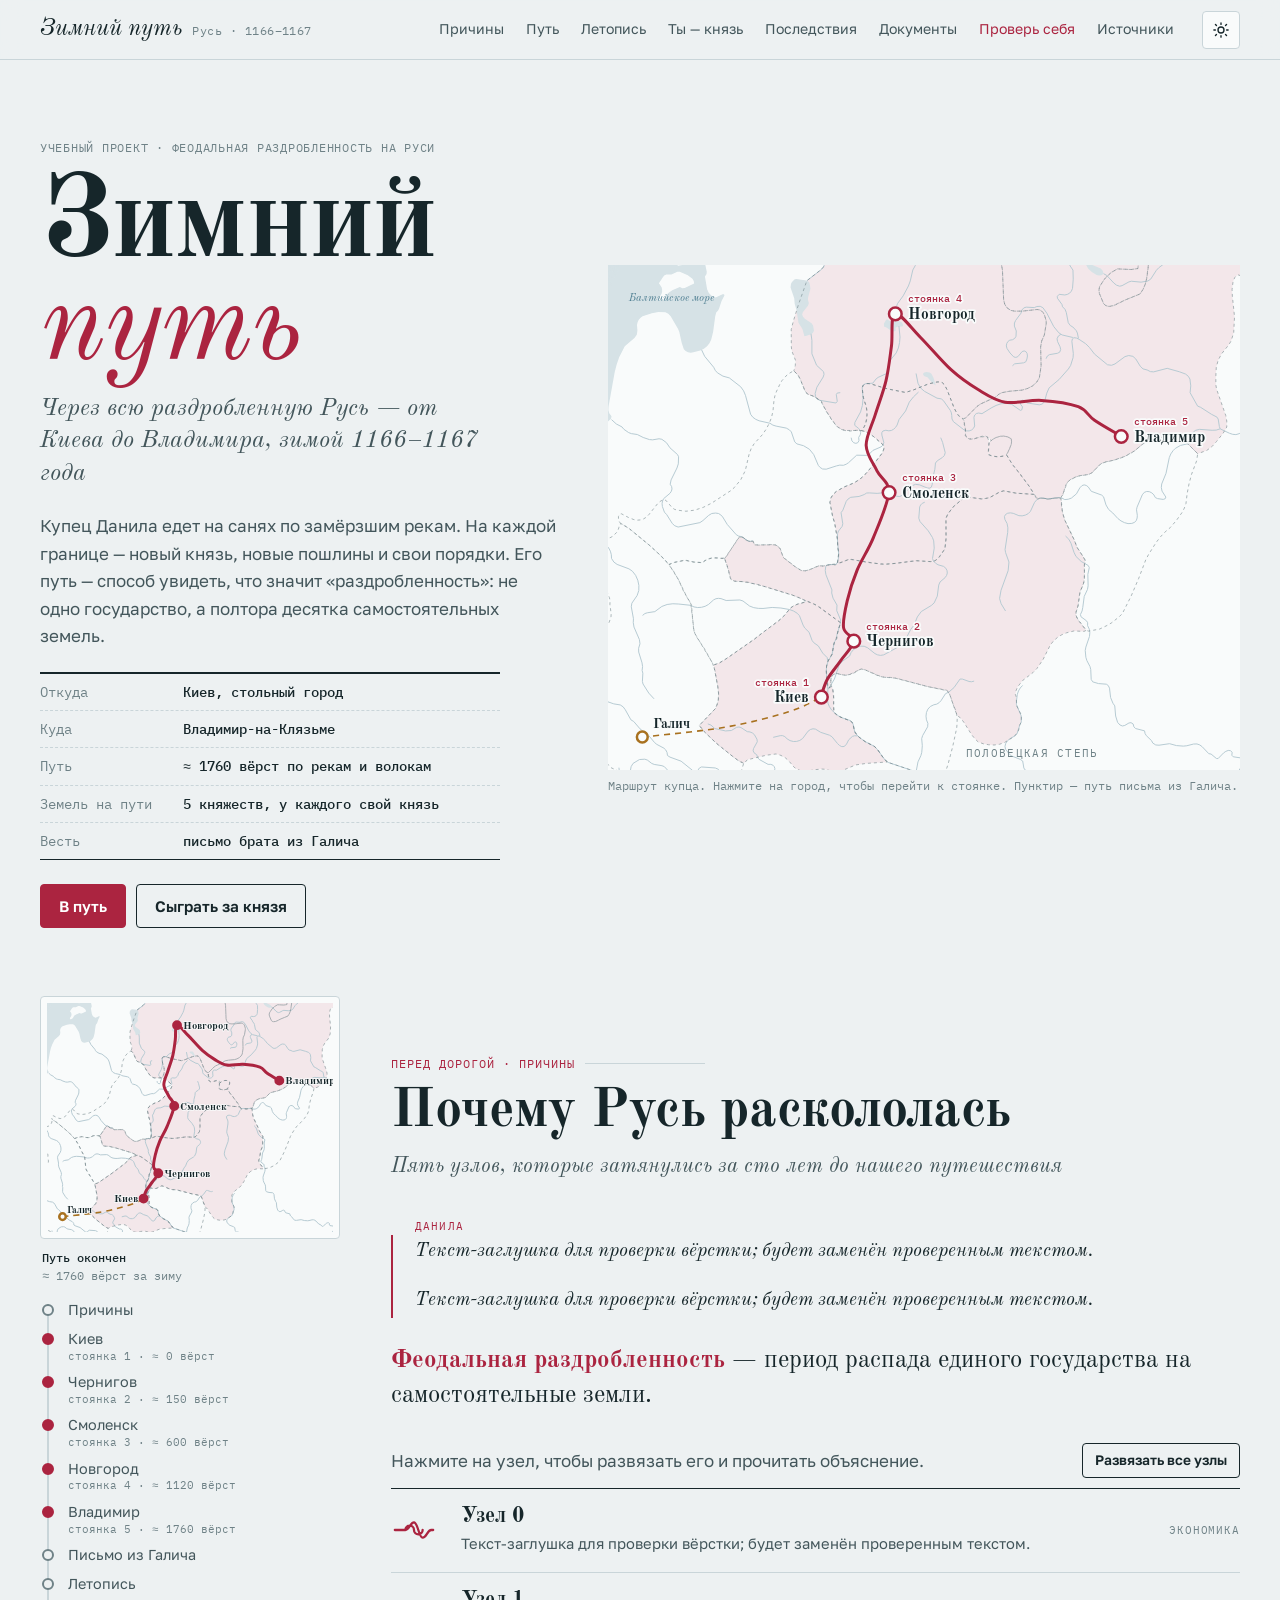
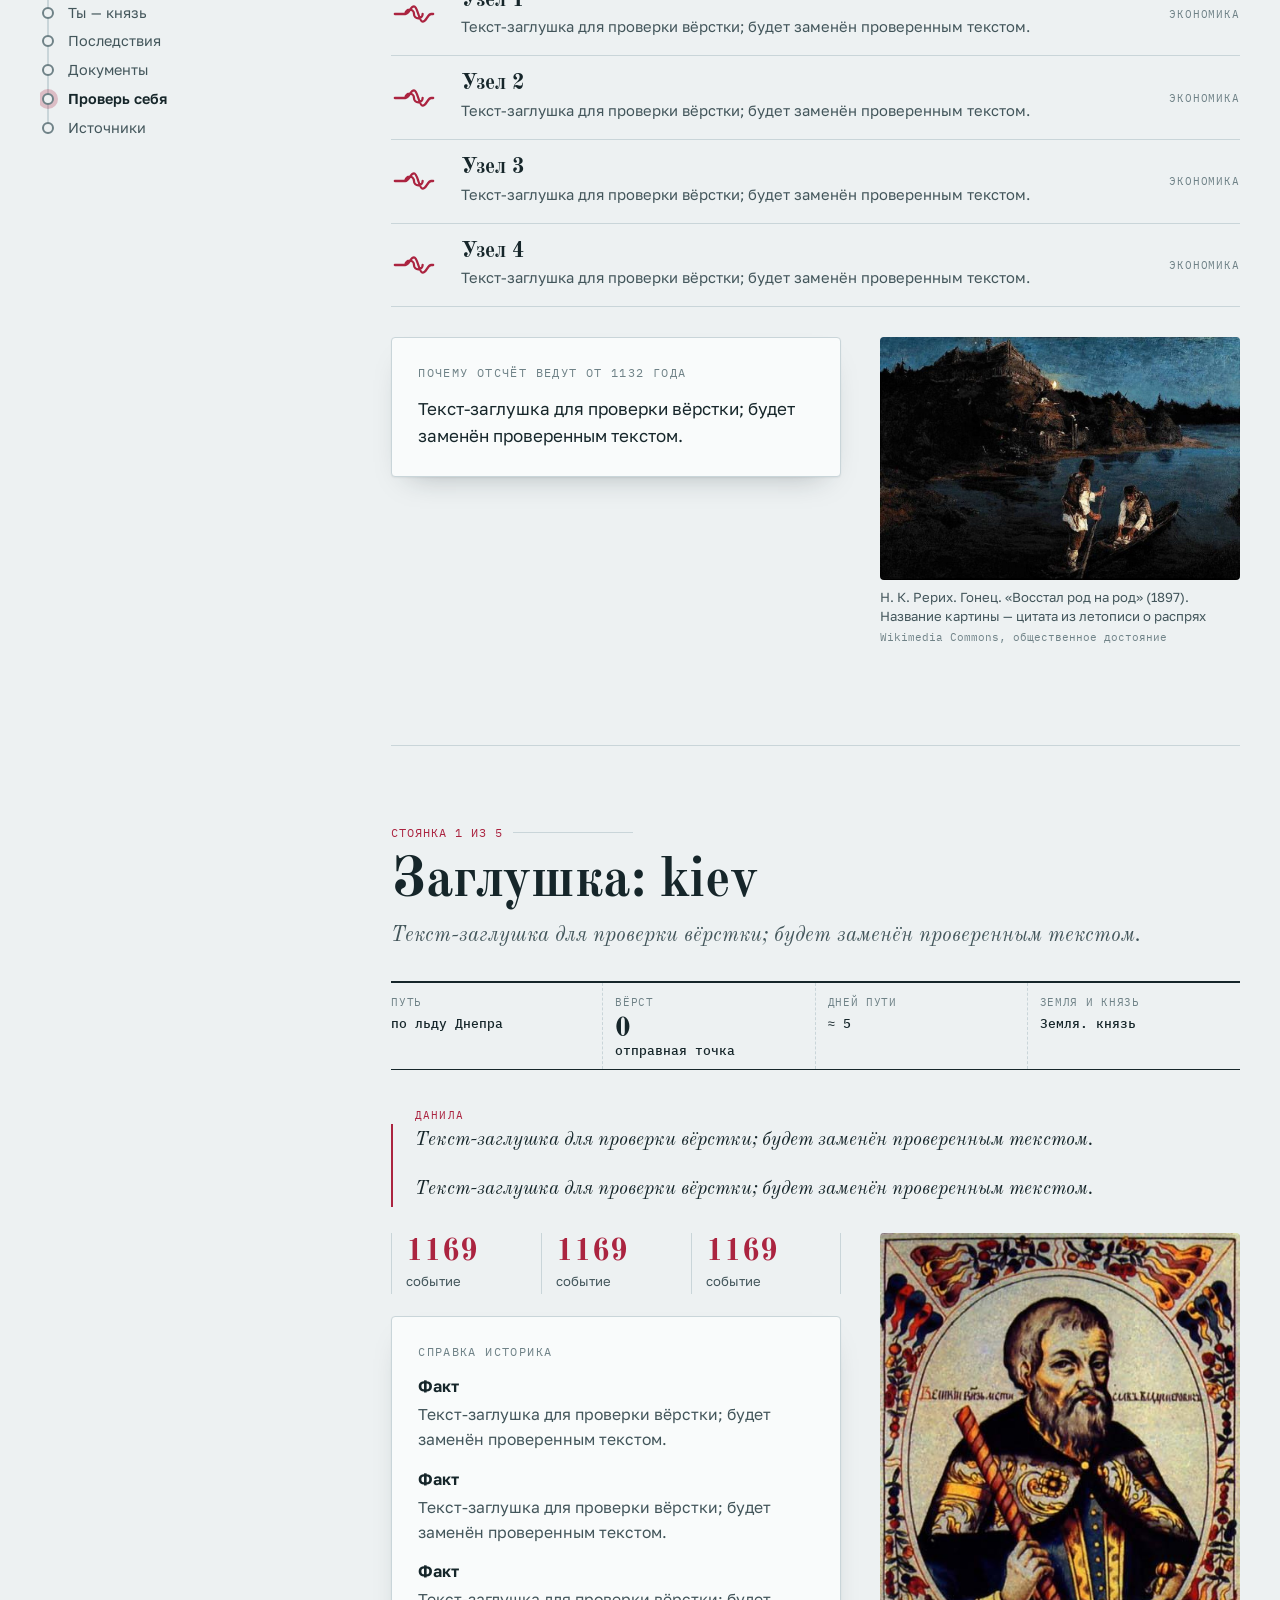
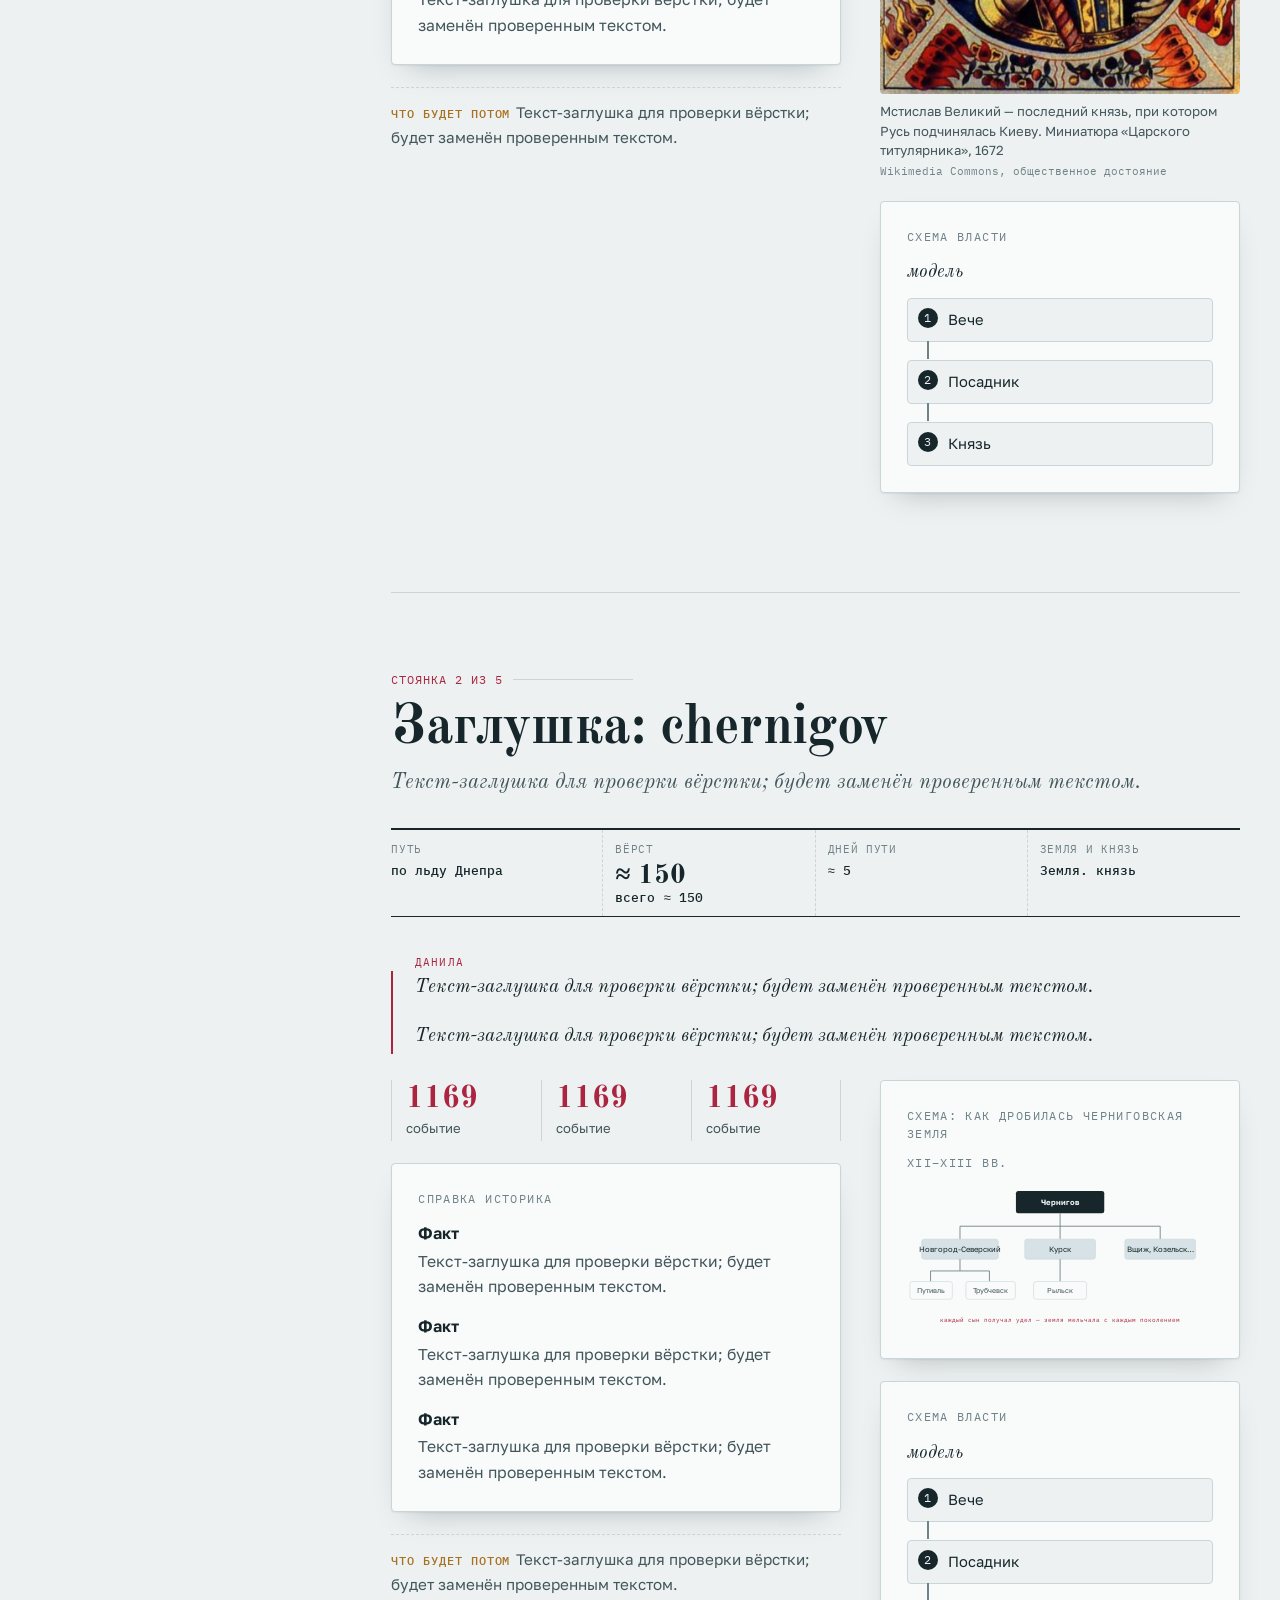
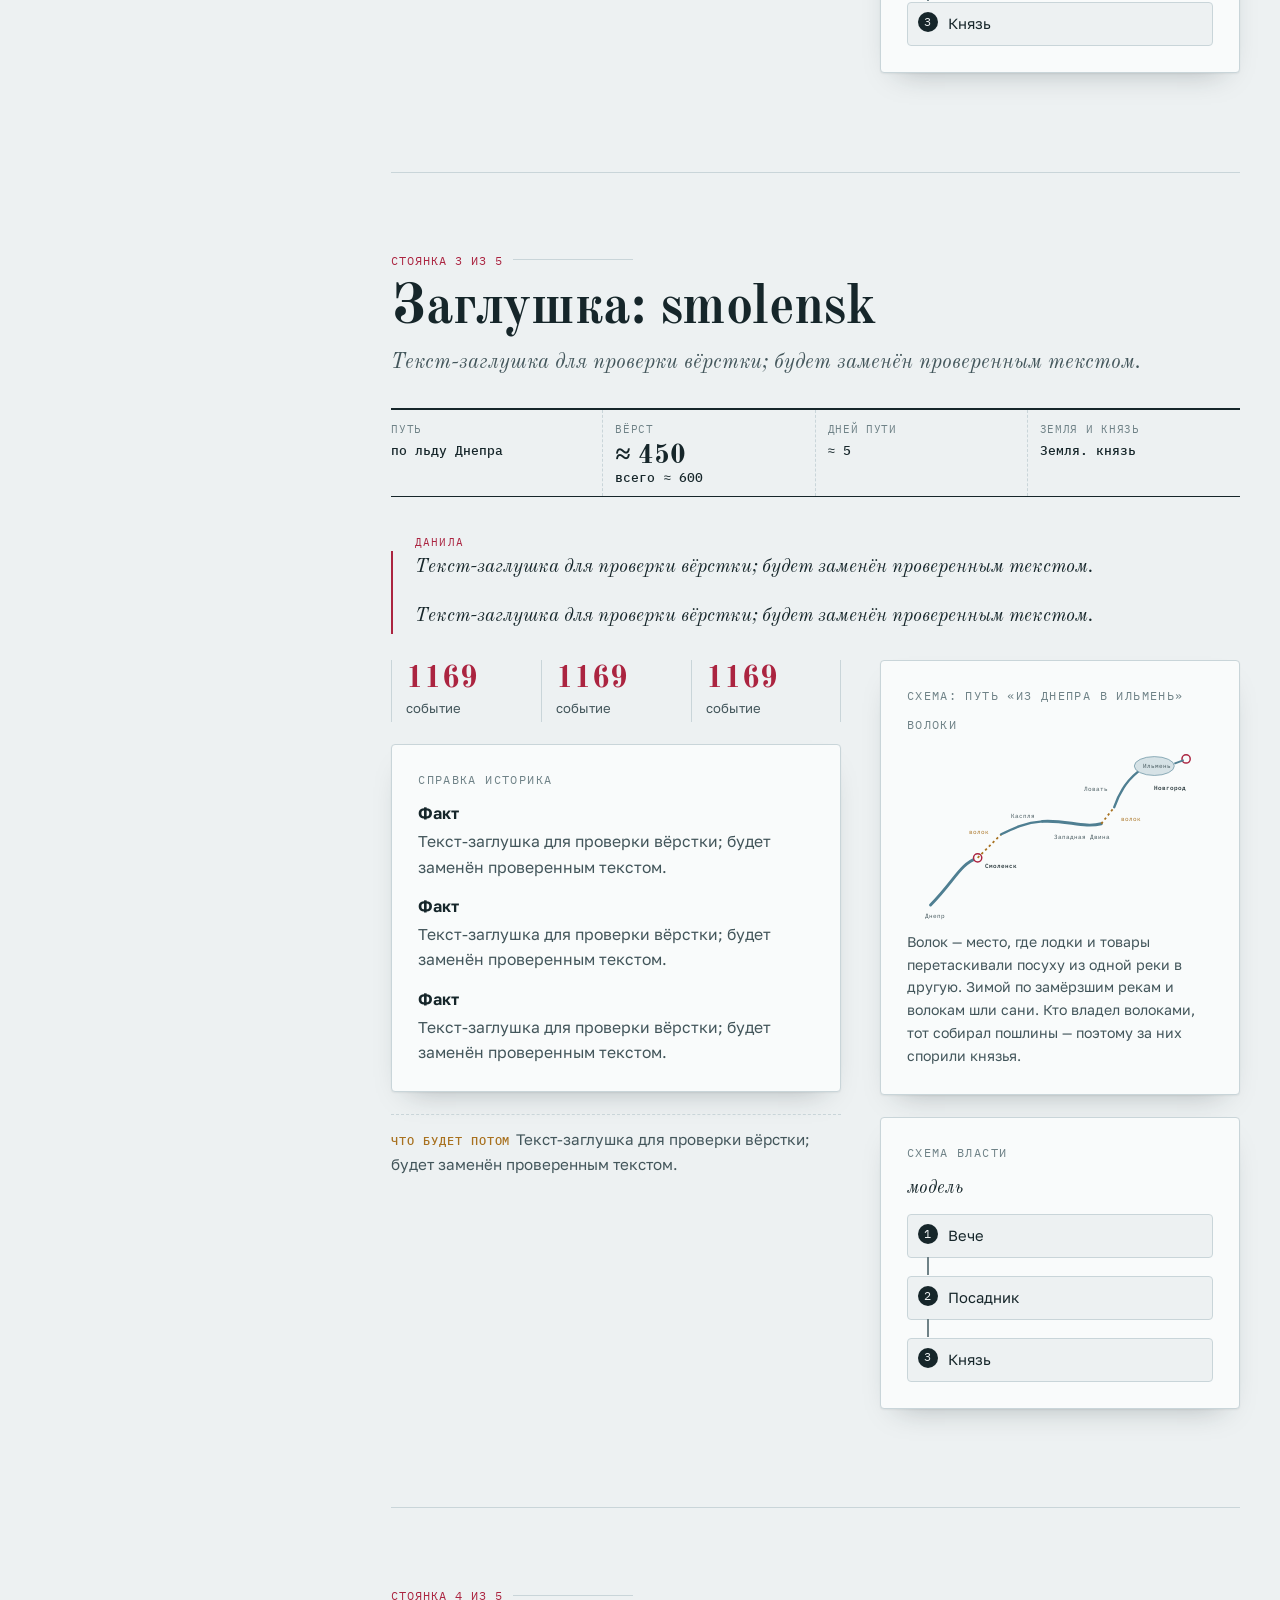
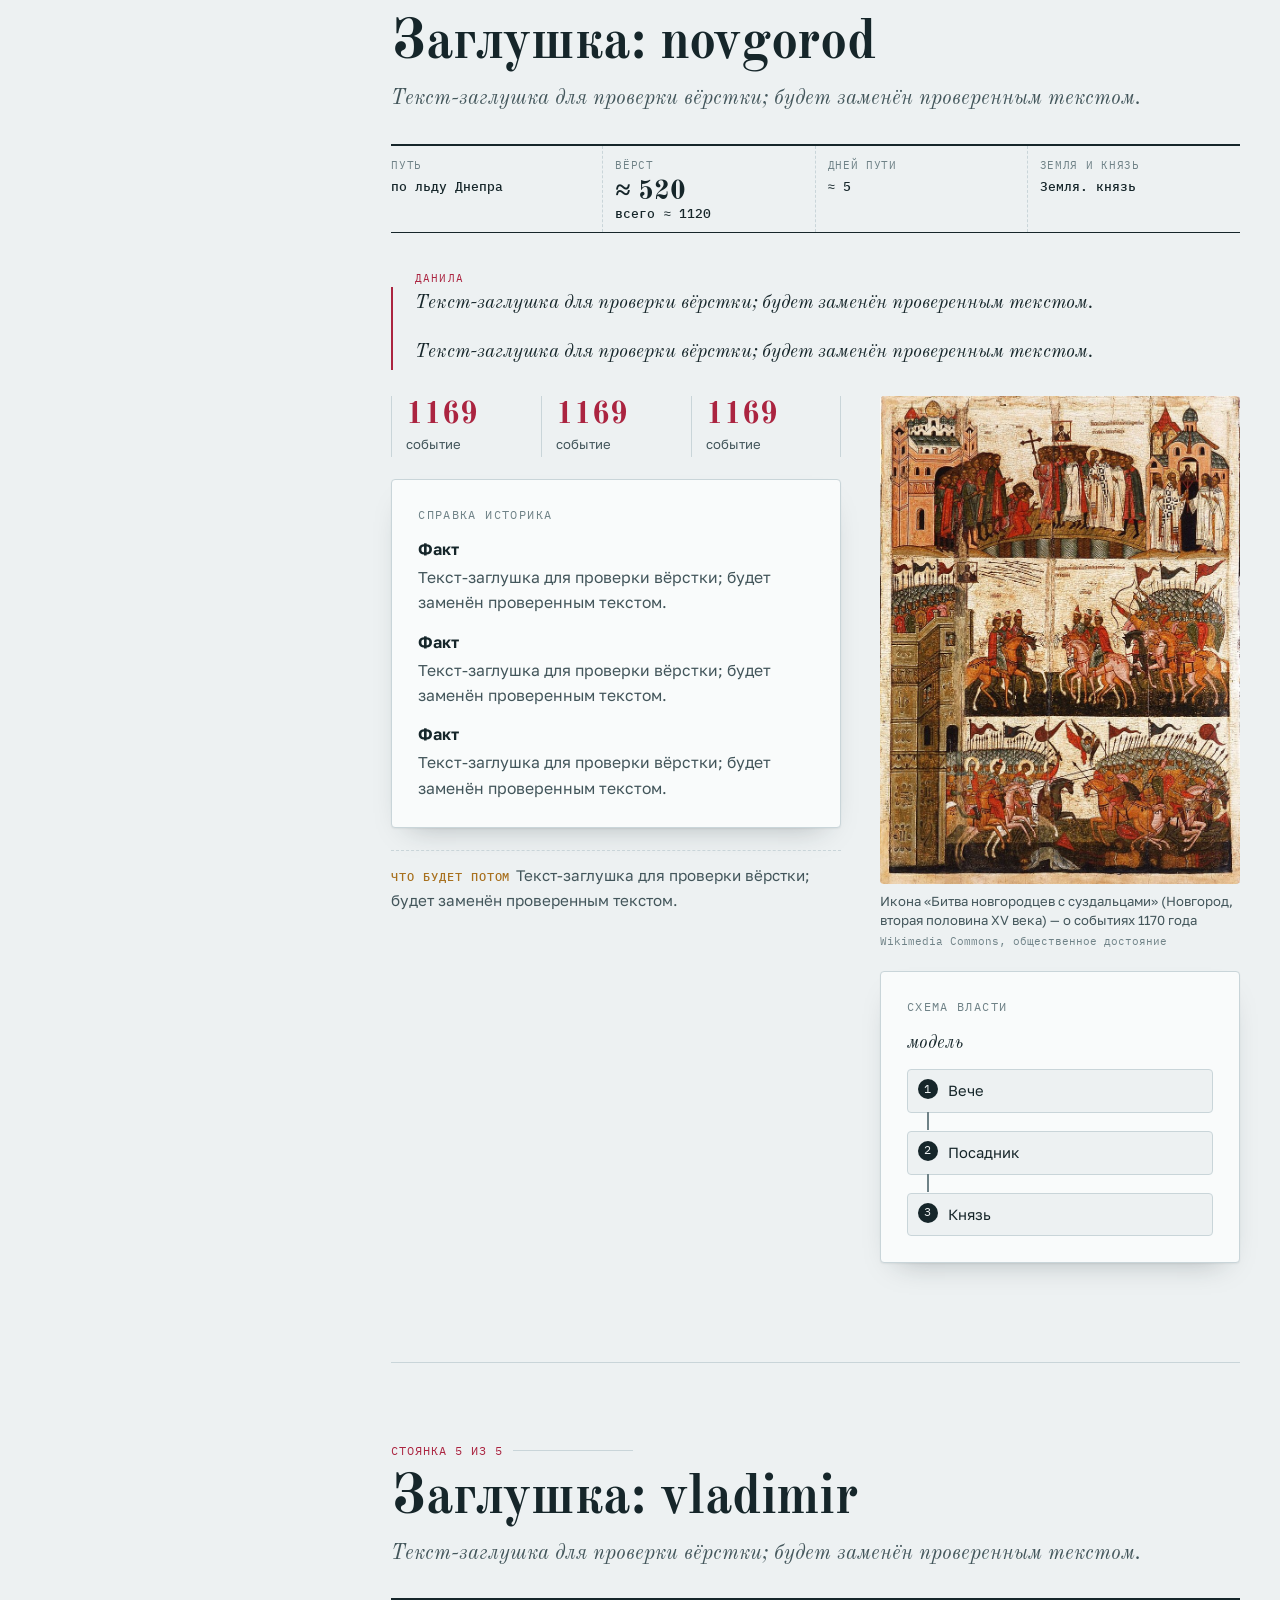
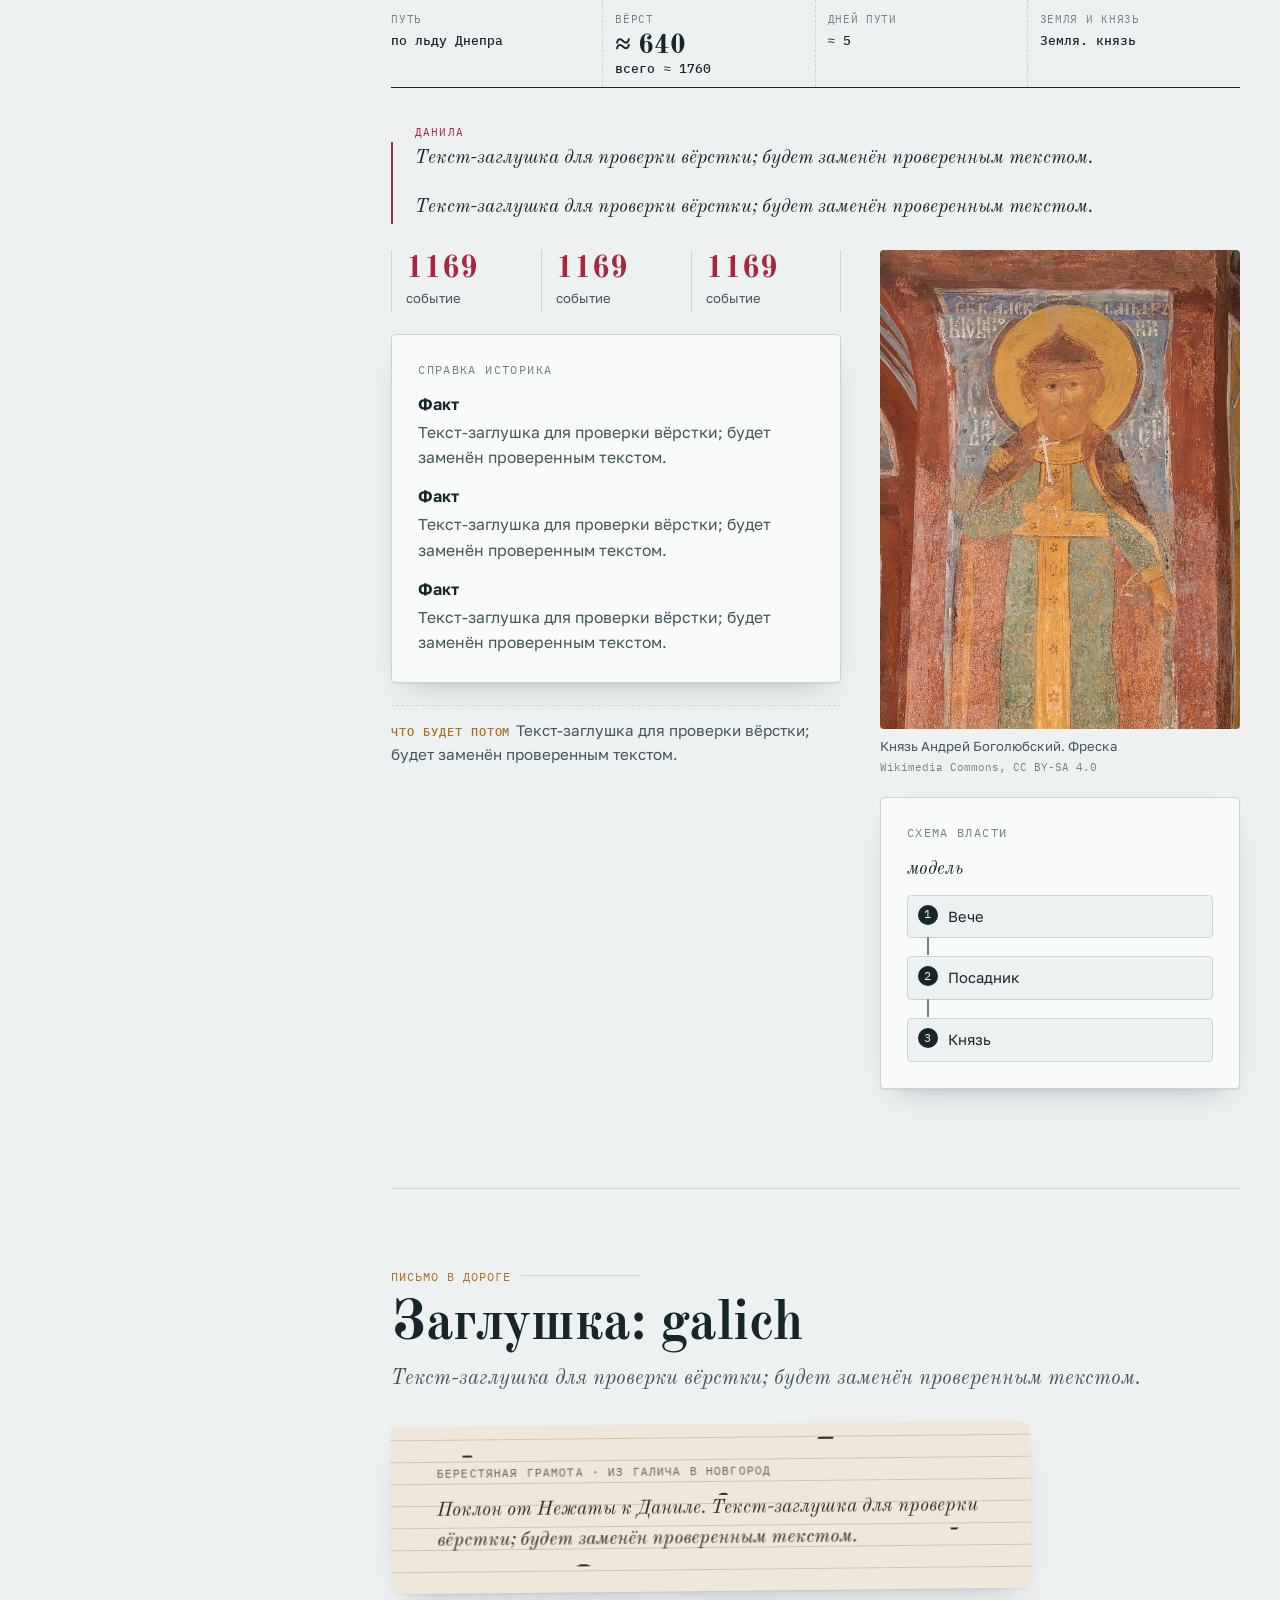
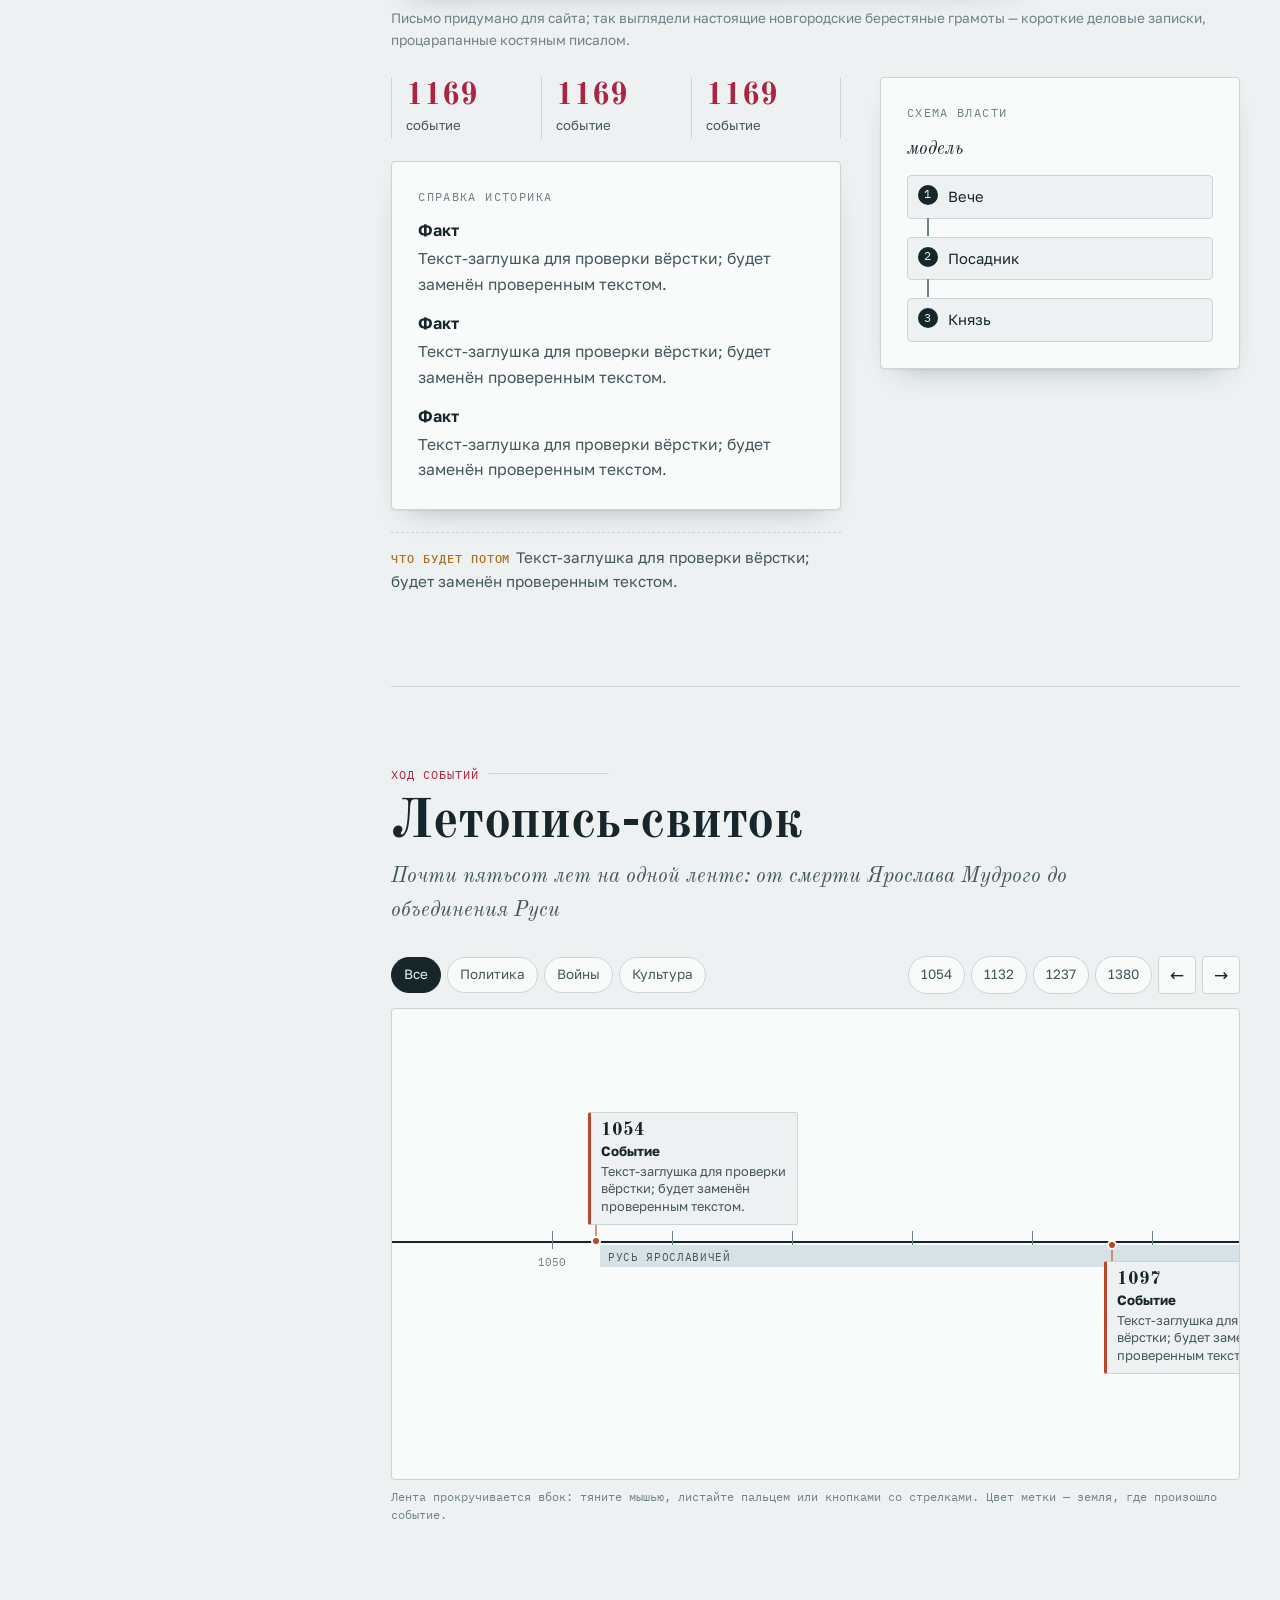
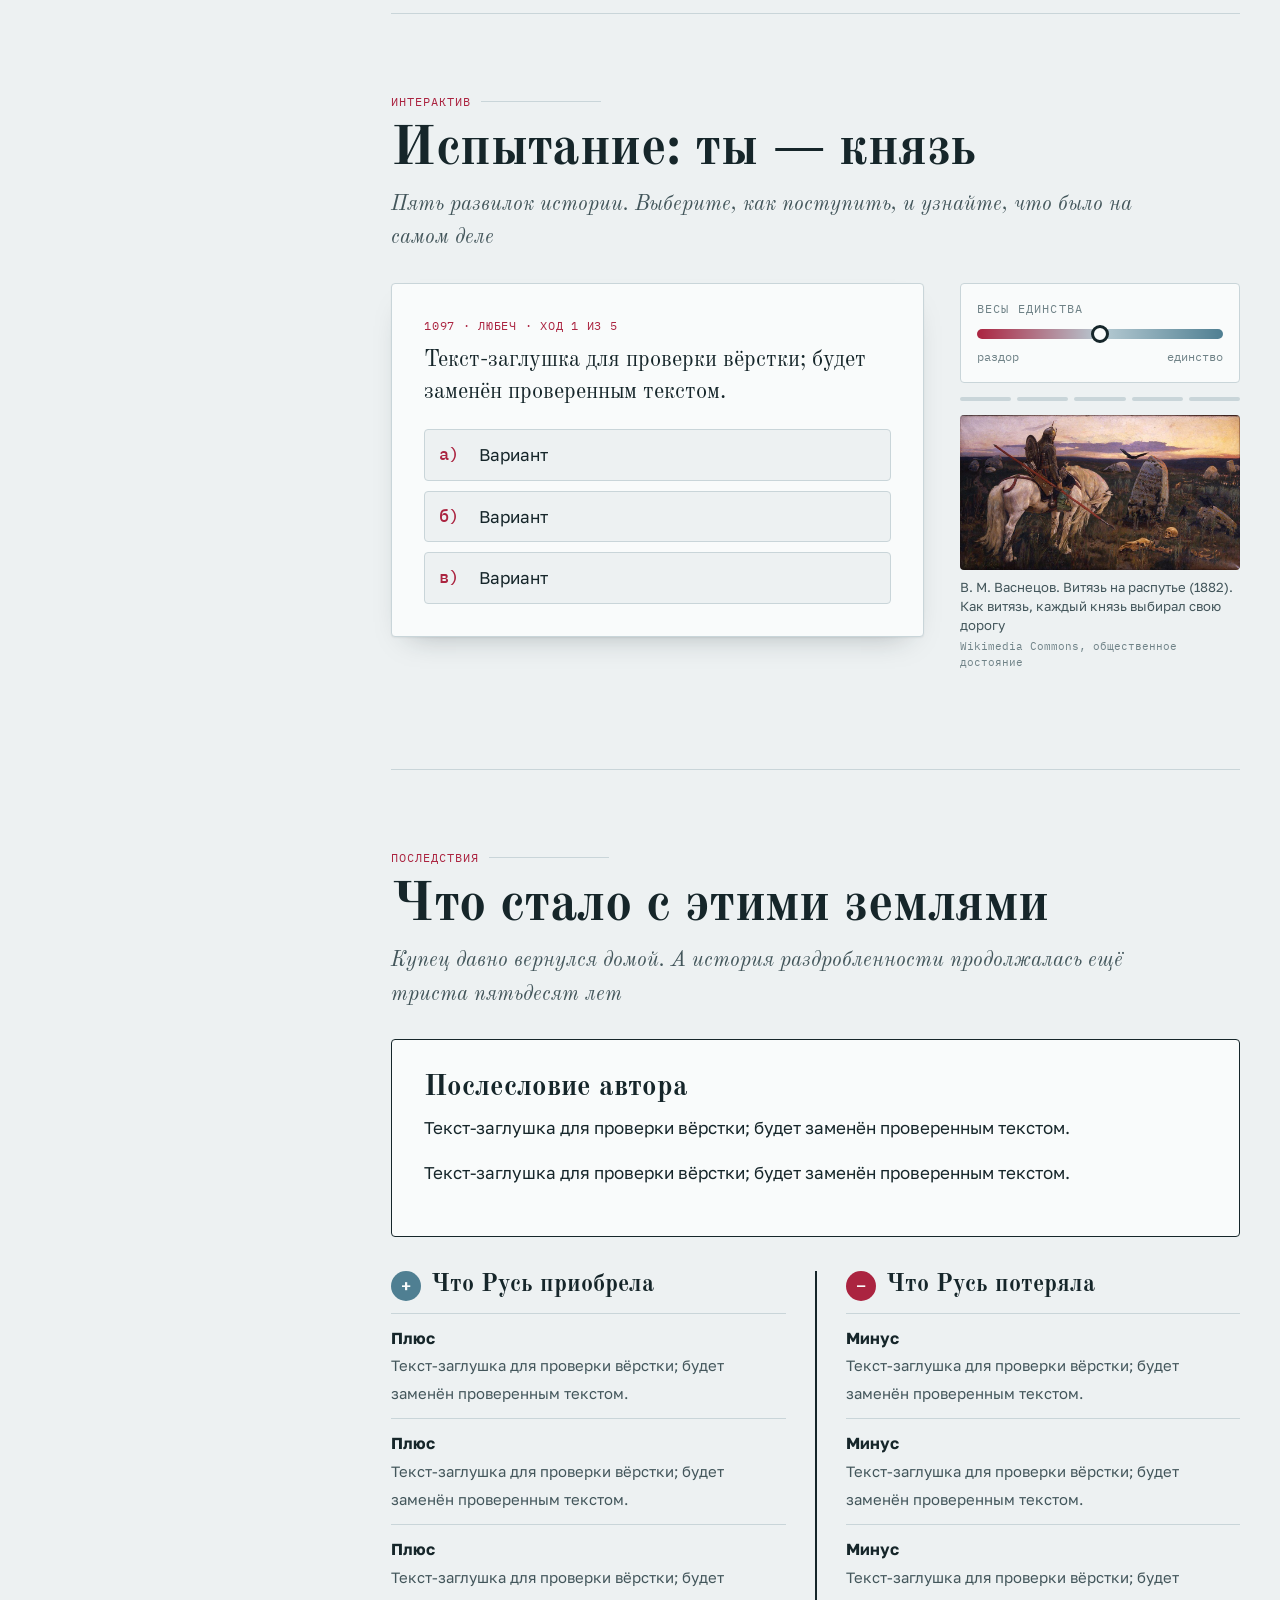
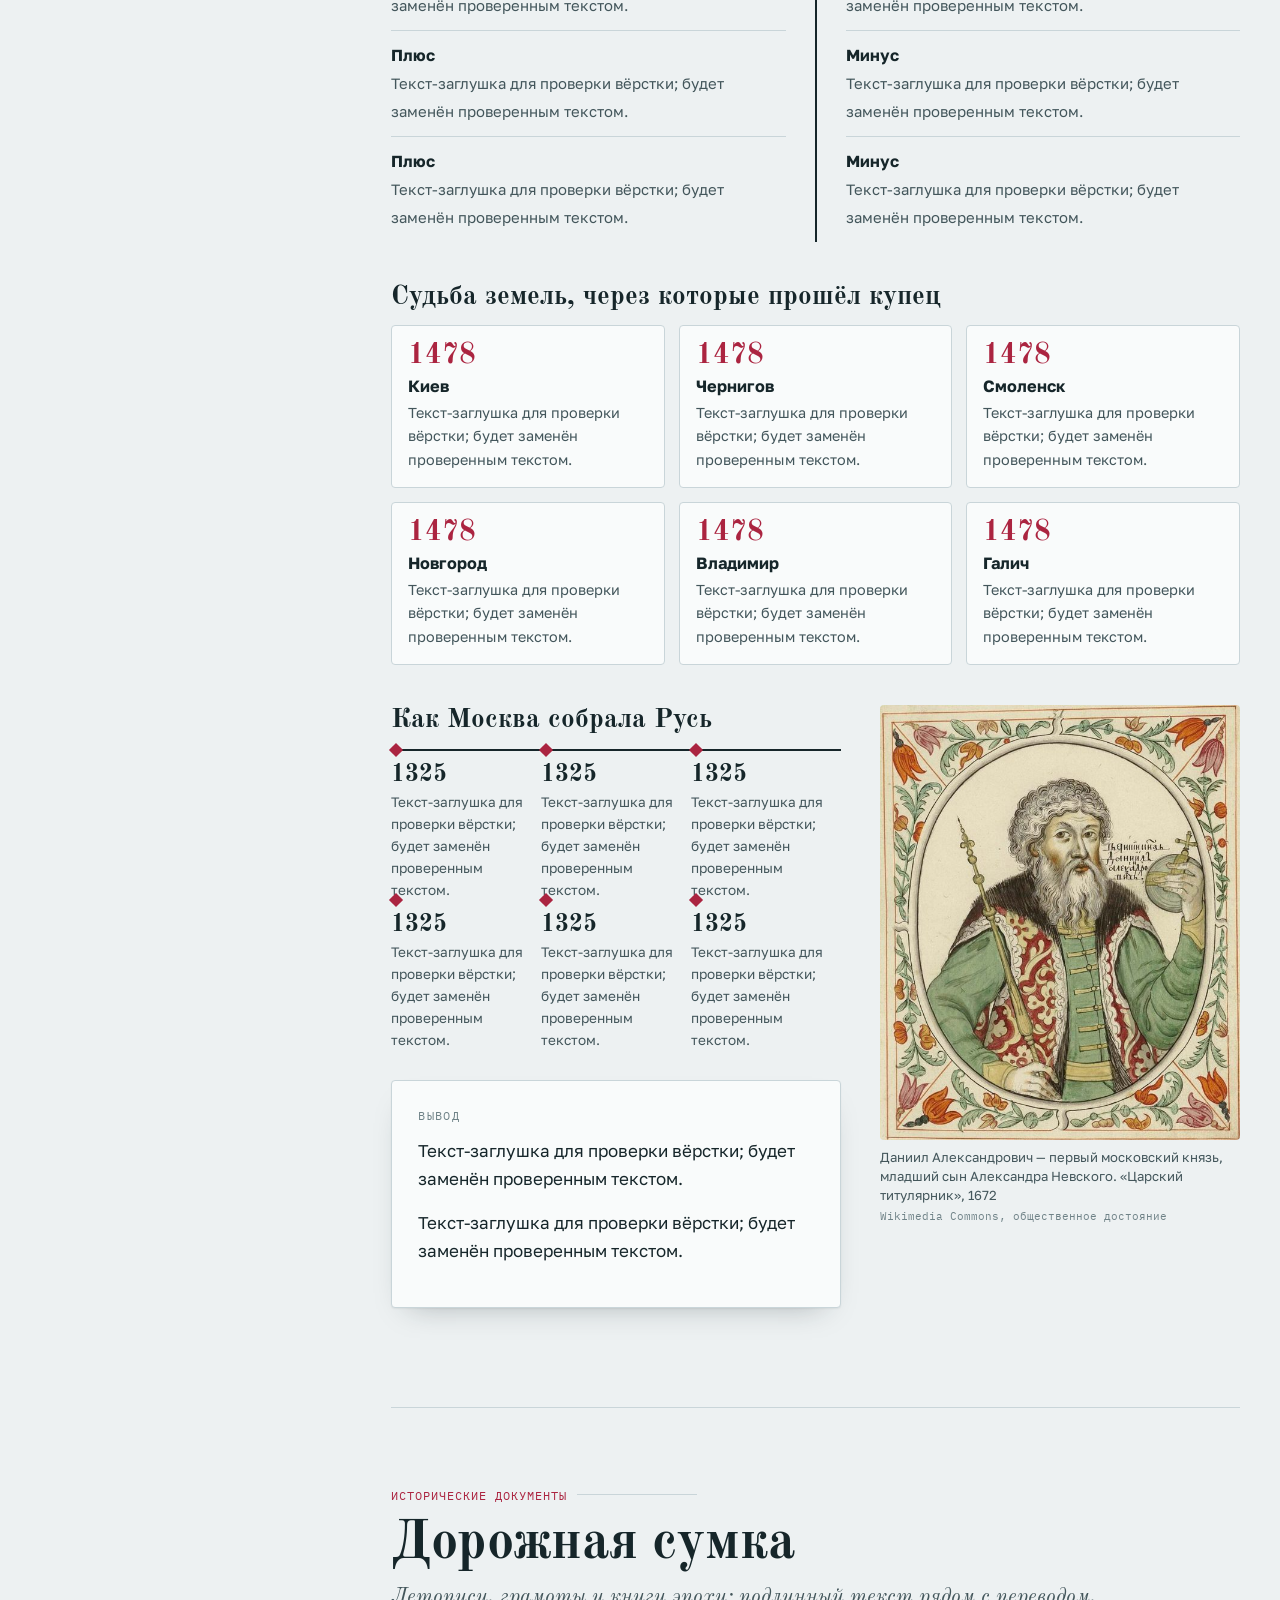
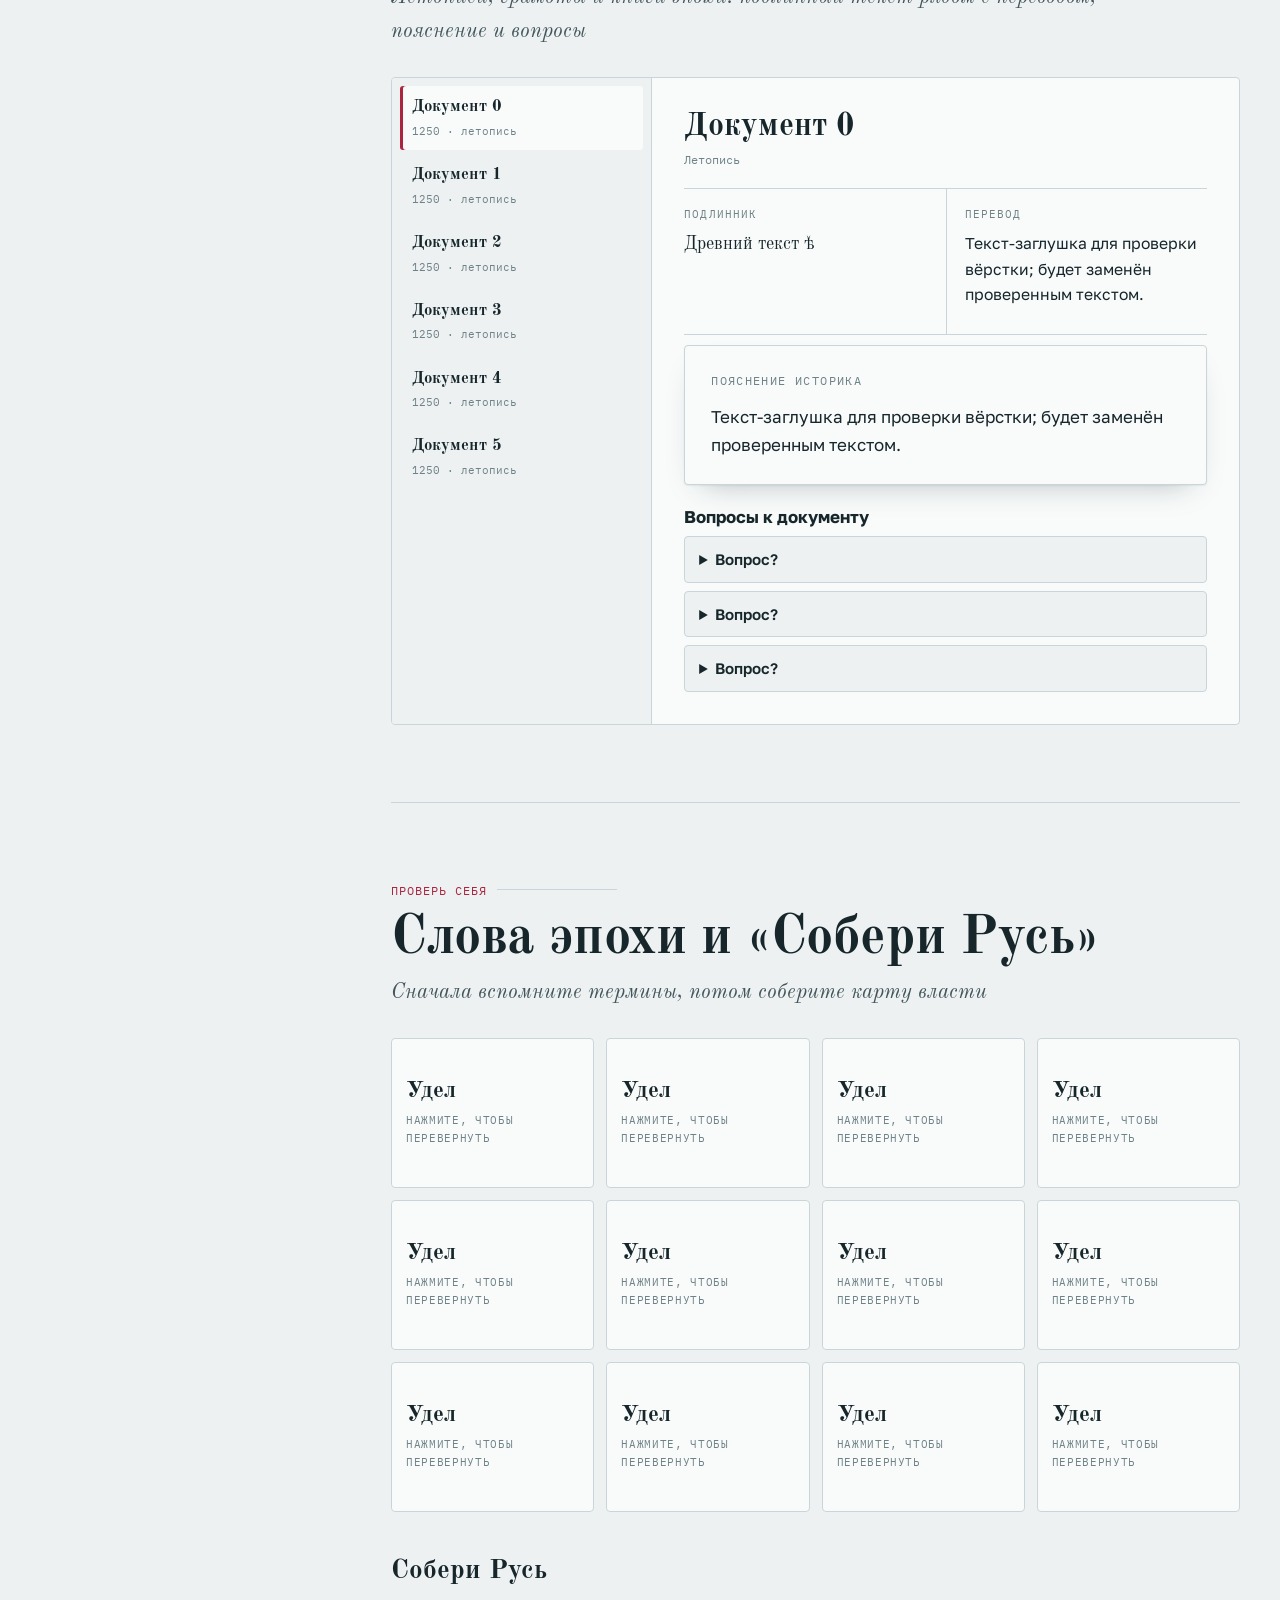
==== zimniy-put/index.html @ f97c46a6 "Черновик второго сайта «Зимний путь» (zimniy-put/): оформление, карта маршрута, интерактив; тексты п" ====
<!doctype html>
<html lang="ru">
<head>
<meta charset="utf-8">
<meta name="viewport" content="width=device-width, initial-scale=1">
<title>Зимний путь — раздробленная Русь глазами купца</title>
<meta name="description" content="Учебный сайт о феодальной раздробленности Руси: путешествие купца зимой 1166–1167 года от Киева до Владимира — причины, ключевые княжества, летопись событий, документы, игра и проверка знаний.">
<meta name="theme-color" content="#16262a">
<link rel="icon" href="assets/img/favicon.svg" type="image/svg+xml">
<script>try{var t=localStorage.getItem("zp-theme");if(t)document.documentElement.setAttribute("data-theme",t)}catch(e){}</script>
<link rel="stylesheet" href="assets/css/fonts.css">
<link rel="stylesheet" href="assets/css/style.css">
<script src="assets/js/map-data.js" defer></script>
<script src="assets/js/content.js" defer></script>
<script src="assets/js/app.js" defer></script>
</head>
<body>
<a class="skip" href="#main">Перейти к содержанию</a>
<header class="top">
  <a class="logo" href="#top"><b>Зимний путь</b><span>Русь · 1166–1167</span></a>
  <nav id="nav" aria-label="Разделы"><ul><li><a href="#prolog">Причины</a></li><li><a href="#kiev">Путь</a></li><li><a href="#letopis">Летопись</a></li><li><a href="#ispytanie">Ты — князь</a></li><li><a href="#posledstviya">Последствия</a></li><li><a href="#dokumenty">Документы</a></li><li><a href="#proverka">Проверь себя</a></li><li><a href="#istochniki">Источники</a></li></ul></nav>
  <button class="tbtn burger" type="button" aria-controls="nav" aria-expanded="false" aria-label="Меню"><svg viewBox="0 0 24 24" fill="none" stroke="currentColor" stroke-width="1.8" stroke-linecap="round"><path d="M4 7h16M4 12h16M4 17h16"/></svg></button>
  <button class="tbtn theme" type="button" aria-label="Сменить тему"><svg class="sun" viewBox="0 0 24 24" fill="none" stroke="currentColor" stroke-width="1.8" stroke-linecap="round"><circle cx="12" cy="12" r="4"/><path d="M12 2.5v2M12 19.5v2M4.6 4.6l1.4 1.4M18 18l1.4 1.4M2.5 12h2M19.5 12h2M4.6 19.4L6 18M18 6l1.4-1.4"/></svg><svg class="moon" viewBox="0 0 24 24" fill="none" stroke="currentColor" stroke-width="1.8" stroke-linecap="round" stroke-linejoin="round"><path d="M20 14.5A8 8 0 0 1 9.5 4a8 8 0 1 0 10.5 10.5z"/></svg></button>
</header>

<section class="hero" id="top" aria-labelledby="h-hero">
  <div>
    <span class="kicker">Учебный проект · Феодальная раздробленность на Руси</span>
    <h1 id="h-hero">Зимний <em>путь</em></h1>
    <p class="sub">Через всю раздробленную Русь — от Киева до Владимира, зимой 1166–1167 года</p>
    <p class="lead">Купец Данила едет на санях по замёрзшим рекам. На каждой границе — новый князь, новые пошлины и свои порядки. Его путь — способ увидеть, что значит «раздробленность»: не одно государство, а полтора десятка самостоятельных земель.</p>
    <dl class="ledger">
      <div><dt>Откуда</dt><dd>Киев, стольный город</dd></div>
      <div><dt>Куда</dt><dd>Владимир-на-Клязьме</dd></div>
      <div><dt>Путь</dt><dd>≈ 1760 вёрст по рекам и волокам</dd></div>
      <div><dt>Земель на пути</dt><dd>5 княжеств, у каждого свой князь</dd></div>
      <div><dt>Весть</dt><dd>письмо брата из Галича</dd></div>
    </dl>
    <div class="actions"><a class="btn btn-main" href="#prolog">В путь</a><a class="btn" href="#ispytanie">Сыграть за князя</a></div>
  </div>
  <figure class="hero-map"><div data-route-hero></div><figcaption>Маршрут купца. Нажмите на город, чтобы перейти к стоянке. Пунктир — путь письма из Галича.</figcaption></figure>
</section>

<div class="layout">
  <aside class="rail" aria-label="Маршрут и разделы">
    <div class="rail-map" data-route-rail></div>
    <p class="rail-now" data-rail-now aria-live="polite"><b>Перед дорогой</b>Киев, зима 1166 года</p>
    <ol class="chapters"><li><a href="#prolog" class=""><span>Причины</span></a></li><li><a href="#kiev" class="stop"><span>Киев<small>стоянка 1 · ≈ 0 вёрст</small></span></a></li><li><a href="#chernigov" class="stop"><span>Чернигов<small>стоянка 2 · ≈ 150 вёрст</small></span></a></li><li><a href="#smolensk" class="stop"><span>Смоленск<small>стоянка 3 · ≈ 600 вёрст</small></span></a></li><li><a href="#novgorod" class="stop"><span>Новгород<small>стоянка 4 · ≈ 1120 вёрст</small></span></a></li><li><a href="#vladimir" class="stop"><span>Владимир<small>стоянка 5 · ≈ 1760 вёрст</small></span></a></li><li><a href="#galich" class=""><span>Письмо из Галича</span></a></li><li><a href="#letopis" class=""><span>Летопись</span></a></li><li><a href="#ispytanie" class=""><span>Ты — князь</span></a></li><li><a href="#posledstviya" class=""><span>Последствия</span></a></li><li><a href="#dokumenty" class=""><span>Документы</span></a></li><li><a href="#proverka" class=""><span>Проверь себя</span></a></li><li><a href="#istochniki" class=""><span>Источники</span></a></li></ol>
  </aside>
  <main class="main" id="main">
    
<section class="chapter" id="prolog" data-ch aria-labelledby="h-prolog">
  <header class="ch-head">
    <span class="ch-no">Перед дорогой · причины</span>
    <h2 id="h-prolog">Почему Русь раскололась</h2>
    <p class="ch-sub">Пять узлов, которые затянулись за сто лет до нашего путешествия</p>
  </header>
  <div class="voice-wrap"><div class="voice"><p>Текст-заглушка для проверки вёрстки; будет заменён проверенным текстом.</p><p>Текст-заглушка для проверки вёрстки; будет заменён проверенным текстом.</p></div></div>
  <p class="definition"><b>Феодальная раздробленность</b> — период распада единого государства на самостоятельные земли.</p>
  <div style="display:flex;justify-content:space-between;align-items:center;gap:12px;flex-wrap:wrap;margin-bottom:10px">
    <p style="margin:0;color:var(--spruce-2)">Нажмите на узел, чтобы развязать его и прочитать объяснение.</p>
    <button class="btn btn-sm" type="button" data-untie>Развязать все узлы</button>
  </div>
  <div class="knots">
<div class="knot">
  <button type="button" aria-expanded="false" aria-controls="knot-0"><svg viewBox="0 0 48 48" fill="none" stroke="currentColor" stroke-width="2.4" stroke-linecap="round" aria-hidden="true"><path class="k-tight" d="M4 24h11c4 0 5-8 9-8s5 16 9 16 5-8 9-8h2M15 24c0-6 9-6 9 0s9 6 9 0"/><path class="k-loose" d="M4 24c8 0 10-6 20-6s12 6 20 6"/></svg><span><span class="k-t">Узел 0</span><span class="k-s">Текст-заглушка для проверки вёрстки; будет заменён проверенным текстом.</span></span><span class="k-g">экономика</span></button>
  <div class="k-body" id="knot-0" hidden><p>Текст-заглушка для проверки вёрстки; будет заменён проверенным текстом.</p></div>
</div>
<div class="knot">
  <button type="button" aria-expanded="false" aria-controls="knot-1"><svg viewBox="0 0 48 48" fill="none" stroke="currentColor" stroke-width="2.4" stroke-linecap="round" aria-hidden="true"><path class="k-tight" d="M4 24h11c4 0 5-8 9-8s5 16 9 16 5-8 9-8h2M15 24c0-6 9-6 9 0s9 6 9 0"/><path class="k-loose" d="M4 24c8 0 10-6 20-6s12 6 20 6"/></svg><span><span class="k-t">Узел 1</span><span class="k-s">Текст-заглушка для проверки вёрстки; будет заменён проверенным текстом.</span></span><span class="k-g">экономика</span></button>
  <div class="k-body" id="knot-1" hidden><p>Текст-заглушка для проверки вёрстки; будет заменён проверенным текстом.</p></div>
</div>
<div class="knot">
  <button type="button" aria-expanded="false" aria-controls="knot-2"><svg viewBox="0 0 48 48" fill="none" stroke="currentColor" stroke-width="2.4" stroke-linecap="round" aria-hidden="true"><path class="k-tight" d="M4 24h11c4 0 5-8 9-8s5 16 9 16 5-8 9-8h2M15 24c0-6 9-6 9 0s9 6 9 0"/><path class="k-loose" d="M4 24c8 0 10-6 20-6s12 6 20 6"/></svg><span><span class="k-t">Узел 2</span><span class="k-s">Текст-заглушка для проверки вёрстки; будет заменён проверенным текстом.</span></span><span class="k-g">экономика</span></button>
  <div class="k-body" id="knot-2" hidden><p>Текст-заглушка для проверки вёрстки; будет заменён проверенным текстом.</p></div>
</div>
<div class="knot">
  <button type="button" aria-expanded="false" aria-controls="knot-3"><svg viewBox="0 0 48 48" fill="none" stroke="currentColor" stroke-width="2.4" stroke-linecap="round" aria-hidden="true"><path class="k-tight" d="M4 24h11c4 0 5-8 9-8s5 16 9 16 5-8 9-8h2M15 24c0-6 9-6 9 0s9 6 9 0"/><path class="k-loose" d="M4 24c8 0 10-6 20-6s12 6 20 6"/></svg><span><span class="k-t">Узел 3</span><span class="k-s">Текст-заглушка для проверки вёрстки; будет заменён проверенным текстом.</span></span><span class="k-g">экономика</span></button>
  <div class="k-body" id="knot-3" hidden><p>Текст-заглушка для проверки вёрстки; будет заменён проверенным текстом.</p></div>
</div>
<div class="knot">
  <button type="button" aria-expanded="false" aria-controls="knot-4"><svg viewBox="0 0 48 48" fill="none" stroke="currentColor" stroke-width="2.4" stroke-linecap="round" aria-hidden="true"><path class="k-tight" d="M4 24h11c4 0 5-8 9-8s5 16 9 16 5-8 9-8h2M15 24c0-6 9-6 9 0s9 6 9 0"/><path class="k-loose" d="M4 24c8 0 10-6 20-6s12 6 20 6"/></svg><span><span class="k-t">Узел 4</span><span class="k-s">Текст-заглушка для проверки вёрстки; будет заменён проверенным текстом.</span></span><span class="k-g">экономика</span></button>
  <div class="k-body" id="knot-4" hidden><p>Текст-заглушка для проверки вёрстки; будет заменён проверенным текстом.</p></div>
</div></div>
  <div class="stop-grid" style="margin-top:30px">
    <div class="ref"><div class="ref-label"><span>Почему отсчёт ведут от 1132 года</span></div><p style="margin:0">Текст-заглушка для проверки вёрстки; будет заменён проверенным текстом.</p></div>
    <figure class="fig "><button class="fig-btn" type="button" aria-label="Увеличить: Гонец на ночной реке подплывает к древнему городу на холме"><img src="assets/img/roerich-gonets.jpg" alt="Гонец на ночной реке подплывает к древнему городу на холме" loading="lazy"></button><figcaption>Н. К. Рерих. Гонец. «Восстал род на род» (1897). Название картины — цитата из летописи о распрях<small>Wikimedia Commons, общественное достояние</small></figcaption></figure>
  </div>
</section>
    
<section class="chapter" id="kiev" data-ch data-stop="kiev" data-versts="0" aria-labelledby="h-kiev">
  <header class="ch-head">
    <span class="ch-no">Стоянка 1 из 5</span>
    <h2 id="h-kiev">Заглушка: kiev</h2>
    <p class="ch-sub">Текст-заглушка для проверки вёрстки; будет заменён проверенным текстом.</p>
  </header>
  <dl class="log">
    <div><dt>Путь</dt><dd>по льду Днепра</dd></div>
    <div><dt>Вёрст</dt><dd><span class="big">0</span>отправная точка</dd></div>
    <div><dt>Дней пути</dt><dd>≈ 5</dd></div>
    <div><dt>Земля и князь</dt><dd>Земля. князь</dd></div>
  </dl>
  <div class="voice-wrap"><div class="voice"><p>Текст-заглушка для проверки вёрстки; будет заменён проверенным текстом.</p><p>Текст-заглушка для проверки вёрстки; будет заменён проверенным текстом.</p></div></div>
  <div class="stop-grid">
    <div><div class="keyfacts"><div><b>1169</b><span>событие</span></div><div><b>1169</b><span>событие</span></div><div><b>1169</b><span>событие</span></div></div><div class="ref"><div class="ref-label"><span>Справка историка</span></div><dl><div><dt>Факт</dt><dd>Текст-заглушка для проверки вёрстки; будет заменён проверенным текстом.</dd></div><div><dt>Факт</dt><dd>Текст-заглушка для проверки вёрстки; будет заменён проверенным текстом.</dd></div><div><dt>Факт</dt><dd>Текст-заглушка для проверки вёрстки; будет заменён проверенным текстом.</dd></div></dl></div><p class="later"><b>Что будет потом</b>Текст-заглушка для проверки вёрстки; будет заменён проверенным текстом.</p></div>
    <div><figure class="fig "><button class="fig-btn" type="button" aria-label="Увеличить: Портрет князя Мстислава Великого в овальной рамке с цветами"><img src="assets/img/mstislav.jpg" alt="Портрет князя Мстислава Великого в овальной рамке с цветами" loading="lazy"></button><figcaption>Мстислав Великий — последний князь, при котором Русь подчинялась Киеву. Миниатюра «Царского титулярника», 1672<small>Wikimedia Commons, общественное достояние</small></figcaption></figure><div class="ref"><div class="ref-label"><span>Схема власти</span></div><div class="power"><div class="model">модель</div><ol><li>Вече</li><li>Посадник</li><li>Князь</li></ol></div></div></div>
  </div>
</section>
<section class="chapter" id="chernigov" data-ch data-stop="chernigov" data-versts="150" aria-labelledby="h-chernigov">
  <header class="ch-head">
    <span class="ch-no">Стоянка 2 из 5</span>
    <h2 id="h-chernigov">Заглушка: chernigov</h2>
    <p class="ch-sub">Текст-заглушка для проверки вёрстки; будет заменён проверенным текстом.</p>
  </header>
  <dl class="log">
    <div><dt>Путь</dt><dd>по льду Днепра</dd></div>
    <div><dt>Вёрст</dt><dd><span class="big">≈ 150</span>всего ≈ 150</dd></div>
    <div><dt>Дней пути</dt><dd>≈ 5</dd></div>
    <div><dt>Земля и князь</dt><dd>Земля. князь</dd></div>
  </dl>
  <div class="voice-wrap"><div class="voice"><p>Текст-заглушка для проверки вёрстки; будет заменён проверенным текстом.</p><p>Текст-заглушка для проверки вёрстки; будет заменён проверенным текстом.</p></div></div>
  <div class="stop-grid">
    <div><div class="keyfacts"><div><b>1169</b><span>событие</span></div><div><b>1169</b><span>событие</span></div><div><b>1169</b><span>событие</span></div></div><div class="ref"><div class="ref-label"><span>Справка историка</span></div><dl><div><dt>Факт</dt><dd>Текст-заглушка для проверки вёрстки; будет заменён проверенным текстом.</dd></div><div><dt>Факт</dt><dd>Текст-заглушка для проверки вёрстки; будет заменён проверенным текстом.</dd></div><div><dt>Факт</dt><dd>Текст-заглушка для проверки вёрстки; будет заменён проверенным текстом.</dd></div></dl></div><p class="later"><b>Что будет потом</b>Текст-заглушка для проверки вёрстки; будет заменён проверенным текстом.</p></div>
    <div><figure class="fig"><div class="ref" style="margin:0"><div class="ref-label"><span>Схема: как дробилась Черниговская земля</span><span>XII–XIII вв.</span></div>
<svg viewBox="0 0 520 250" role="img" aria-label="Схема дробления Черниговской земли: от Чернигова выделились Новгород-Северский, Курск, Путивль, Трубчевск, Рыльск, Козельск и другие уделы" style="width:100%">
<g font-family="Golos Text, sans-serif" font-size="13" text-anchor="middle">
<rect x="185" y="10" width="150" height="38" rx="4" fill="var(--spruce)"/><text x="260" y="34" fill="var(--snow)" font-weight="700">Чернигов</text>
<path d="M260 48 V 70 M90 70 H 430 M90 70 V 92 M260 70 V 92 M430 70 V 92" stroke="var(--spruce-3)" stroke-width="1.5" fill="none"/>
<rect x="25" y="92" width="130" height="34" rx="4" fill="var(--ice)" stroke="var(--line)"/><text x="90" y="114" fill="var(--spruce)">Новгород-Северский</text>
<rect x="200" y="92" width="120" height="34" rx="4" fill="var(--ice)" stroke="var(--line)"/><text x="260" y="114" fill="var(--spruce)">Курск</text>
<rect x="370" y="92" width="120" height="34" rx="4" fill="var(--ice)" stroke="var(--line)"/><text x="430" y="114" fill="var(--spruce)">Вщиж, Козельск…</text>
<path d="M90 126 V 146 M40 146 H 140 M40 146 V 164 M140 146 V 164" stroke="var(--spruce-3)" stroke-width="1.5" fill="none"/>
<rect x="5" y="164" width="72" height="30" rx="4" fill="var(--paper)" stroke="var(--line)"/><text x="41" y="184" fill="var(--spruce-2)" font-size="12">Путивль</text>
<rect x="100" y="164" width="84" height="30" rx="4" fill="var(--paper)" stroke="var(--line)"/><text x="142" y="184" fill="var(--spruce-2)" font-size="12">Трубчевск</text>
<path d="M260 126 V 164" stroke="var(--spruce-3)" stroke-width="1.5" fill="none"/>
<rect x="215" y="164" width="90" height="30" rx="4" fill="var(--paper)" stroke="var(--line)"/><text x="260" y="184" fill="var(--spruce-2)" font-size="12">Рыльск</text>
<text x="260" y="232" fill="var(--cranberry)" font-family="IBM Plex Mono, monospace" font-size="11">каждый сын получал удел — земля мельчала с каждым поколением</text>
</g></svg></div></figure><div class="ref"><div class="ref-label"><span>Схема власти</span></div><div class="power"><div class="model">модель</div><ol><li>Вече</li><li>Посадник</li><li>Князь</li></ol></div></div></div>
  </div>
</section>
<section class="chapter" id="smolensk" data-ch data-stop="smolensk" data-versts="600" aria-labelledby="h-smolensk">
  <header class="ch-head">
    <span class="ch-no">Стоянка 3 из 5</span>
    <h2 id="h-smolensk">Заглушка: smolensk</h2>
    <p class="ch-sub">Текст-заглушка для проверки вёрстки; будет заменён проверенным текстом.</p>
  </header>
  <dl class="log">
    <div><dt>Путь</dt><dd>по льду Днепра</dd></div>
    <div><dt>Вёрст</dt><dd><span class="big">≈ 450</span>всего ≈ 600</dd></div>
    <div><dt>Дней пути</dt><dd>≈ 5</dd></div>
    <div><dt>Земля и князь</dt><dd>Земля. князь</dd></div>
  </dl>
  <div class="voice-wrap"><div class="voice"><p>Текст-заглушка для проверки вёрстки; будет заменён проверенным текстом.</p><p>Текст-заглушка для проверки вёрстки; будет заменён проверенным текстом.</p></div></div>
  <div class="stop-grid">
    <div><div class="keyfacts"><div><b>1169</b><span>событие</span></div><div><b>1169</b><span>событие</span></div><div><b>1169</b><span>событие</span></div></div><div class="ref"><div class="ref-label"><span>Справка историка</span></div><dl><div><dt>Факт</dt><dd>Текст-заглушка для проверки вёрстки; будет заменён проверенным текстом.</dd></div><div><dt>Факт</dt><dd>Текст-заглушка для проверки вёрстки; будет заменён проверенным текстом.</dd></div><div><dt>Факт</dt><dd>Текст-заглушка для проверки вёрстки; будет заменён проверенным текстом.</dd></div></dl></div><p class="later"><b>Что будет потом</b>Текст-заглушка для проверки вёрстки; будет заменён проверенным текстом.</p></div>
    <div><figure class="fig"><div class="ref" style="margin:0"><div class="ref-label"><span>Схема: путь «из Днепра в Ильмень»</span><span>волоки</span></div>
<svg viewBox="0 0 520 300" role="img" aria-label="Схема речного пути от Смоленска к Новгороду: вверх по Днепру, волок к реке Каспле, по Западной Двине, волок к Ловати, по Ловати в озеро Ильмень" style="width:100%">
<g font-family="IBM Plex Mono, monospace" font-size="11">
<path d="M40 270 C 80 230 90 200 120 190" fill="none" stroke="var(--river)" stroke-width="5" stroke-linecap="round"/>
<text x="30" y="292" fill="var(--spruce-2)">Днепр</text>
<circle cx="120" cy="190" r="7" fill="var(--paper)" stroke="var(--cranberry)" stroke-width="2.5"/><text x="132" y="208" fill="var(--spruce)" font-weight="500">Смоленск</text>
<path d="M120 190 L 160 150" fill="none" stroke="var(--amber)" stroke-width="3" stroke-dasharray="4 5"/><text x="106" y="150" fill="var(--amber)">волок</text>
<path d="M160 150 C 180 140 200 130 230 128" fill="none" stroke="var(--river)" stroke-width="4" stroke-linecap="round"/><text x="176" y="122" fill="var(--spruce-2)">Каспля</text>
<path d="M230 128 C 270 125 300 140 330 132" fill="none" stroke="var(--river)" stroke-width="5" stroke-linecap="round"/><text x="250" y="158" fill="var(--spruce-2)">Западная Двина</text>
<path d="M330 132 L 352 104" fill="none" stroke="var(--amber)" stroke-width="3" stroke-dasharray="4 5"/><text x="364" y="128" fill="var(--amber)">волок</text>
<path d="M352 104 C 360 80 372 60 392 44" fill="none" stroke="var(--river)" stroke-width="4" stroke-linecap="round"/><text x="300" y="76" fill="var(--spruce-2)">Ловать</text>
<ellipse cx="420" cy="34" rx="34" ry="16" fill="var(--ice)" stroke="var(--river)"/><text x="400" y="38" fill="var(--spruce-2)">Ильмень</text>
<circle cx="474" cy="22" r="7" fill="var(--paper)" stroke="var(--cranberry)" stroke-width="2.5"/><text x="420" y="74" fill="var(--spruce)" font-weight="500">Новгород</text>
<path d="M454 30 L 470 24" stroke="var(--river)" stroke-width="3"/>
</g></svg>
<p style="font-size:.88rem;color:var(--spruce-2);margin:8px 0 0">Волок — место, где лодки и товары перетаскивали посуху из одной реки в другую. Зимой по замёрзшим рекам и волокам шли сани. Кто владел волоками, тот собирал пошлины — поэтому за них спорили князья.</p></div></figure><div class="ref"><div class="ref-label"><span>Схема власти</span></div><div class="power"><div class="model">модель</div><ol><li>Вече</li><li>Посадник</li><li>Князь</li></ol></div></div></div>
  </div>
</section>
<section class="chapter" id="novgorod" data-ch data-stop="novgorod" data-versts="1120" aria-labelledby="h-novgorod">
  <header class="ch-head">
    <span class="ch-no">Стоянка 4 из 5</span>
    <h2 id="h-novgorod">Заглушка: novgorod</h2>
    <p class="ch-sub">Текст-заглушка для проверки вёрстки; будет заменён проверенным текстом.</p>
  </header>
  <dl class="log">
    <div><dt>Путь</dt><dd>по льду Днепра</dd></div>
    <div><dt>Вёрст</dt><dd><span class="big">≈ 520</span>всего ≈ 1120</dd></div>
    <div><dt>Дней пути</dt><dd>≈ 5</dd></div>
    <div><dt>Земля и князь</dt><dd>Земля. князь</dd></div>
  </dl>
  <div class="voice-wrap"><div class="voice"><p>Текст-заглушка для проверки вёрстки; будет заменён проверенным текстом.</p><p>Текст-заглушка для проверки вёрстки; будет заменён проверенным текстом.</p></div></div>
  <div class="stop-grid">
    <div><div class="keyfacts"><div><b>1169</b><span>событие</span></div><div><b>1169</b><span>событие</span></div><div><b>1169</b><span>событие</span></div></div><div class="ref"><div class="ref-label"><span>Справка историка</span></div><dl><div><dt>Факт</dt><dd>Текст-заглушка для проверки вёрстки; будет заменён проверенным текстом.</dd></div><div><dt>Факт</dt><dd>Текст-заглушка для проверки вёрстки; будет заменён проверенным текстом.</dd></div><div><dt>Факт</dt><dd>Текст-заглушка для проверки вёрстки; будет заменён проверенным текстом.</dd></div></dl></div><p class="later"><b>Что будет потом</b>Текст-заглушка для проверки вёрстки; будет заменён проверенным текстом.</p></div>
    <div><figure class="fig "><button class="fig-btn" type="button" aria-label="Увеличить: Икона в три яруса: крестный ход, переговоры и битва у стен Новгорода"><img src="assets/img/icon-bitva.jpg" alt="Икона в три яруса: крестный ход, переговоры и битва у стен Новгорода" loading="lazy"></button><figcaption>Икона «Битва новгородцев с суздальцами» (Новгород, вторая половина XV века) — о событиях 1170 года<small>Wikimedia Commons, общественное достояние</small></figcaption></figure><div class="ref"><div class="ref-label"><span>Схема власти</span></div><div class="power"><div class="model">модель</div><ol><li>Вече</li><li>Посадник</li><li>Князь</li></ol></div></div></div>
  </div>
</section>
<section class="chapter" id="vladimir" data-ch data-stop="vladimir" data-versts="1760" aria-labelledby="h-vladimir">
  <header class="ch-head">
    <span class="ch-no">Стоянка 5 из 5</span>
    <h2 id="h-vladimir">Заглушка: vladimir</h2>
    <p class="ch-sub">Текст-заглушка для проверки вёрстки; будет заменён проверенным текстом.</p>
  </header>
  <dl class="log">
    <div><dt>Путь</dt><dd>по льду Днепра</dd></div>
    <div><dt>Вёрст</dt><dd><span class="big">≈ 640</span>всего ≈ 1760</dd></div>
    <div><dt>Дней пути</dt><dd>≈ 5</dd></div>
    <div><dt>Земля и князь</dt><dd>Земля. князь</dd></div>
  </dl>
  <div class="voice-wrap"><div class="voice"><p>Текст-заглушка для проверки вёрстки; будет заменён проверенным текстом.</p><p>Текст-заглушка для проверки вёрстки; будет заменён проверенным текстом.</p></div></div>
  <div class="stop-grid">
    <div><div class="keyfacts"><div><b>1169</b><span>событие</span></div><div><b>1169</b><span>событие</span></div><div><b>1169</b><span>событие</span></div></div><div class="ref"><div class="ref-label"><span>Справка историка</span></div><dl><div><dt>Факт</dt><dd>Текст-заглушка для проверки вёрстки; будет заменён проверенным текстом.</dd></div><div><dt>Факт</dt><dd>Текст-заглушка для проверки вёрстки; будет заменён проверенным текстом.</dd></div><div><dt>Факт</dt><dd>Текст-заглушка для проверки вёрстки; будет заменён проверенным текстом.</dd></div></dl></div><p class="later"><b>Что будет потом</b>Текст-заглушка для проверки вёрстки; будет заменён проверенным текстом.</p></div>
    <div><figure class="fig "><button class="fig-btn" type="button" aria-label="Увеличить: Фреска: князь в княжеской шапке и плаще, с нимбом"><img src="assets/img/andrey-fresco.jpg" alt="Фреска: князь в княжеской шапке и плаще, с нимбом" loading="lazy"></button><figcaption>Князь Андрей Боголюбский. Фреска<small>Wikimedia Commons, CC BY-SA 4.0</small></figcaption></figure><div class="ref"><div class="ref-label"><span>Схема власти</span></div><div class="power"><div class="model">модель</div><ol><li>Вече</li><li>Посадник</li><li>Князь</li></ol></div></div></div>
  </div>
</section>
    
<section class="chapter" id="galich" data-ch aria-labelledby="h-galich">
  <header class="ch-head">
    <span class="ch-no" style="color:var(--amber)">Письмо в дороге</span>
    <h2 id="h-galich">Заглушка: galich</h2>
    <p class="ch-sub">Текст-заглушка для проверки вёрстки; будет заменён проверенным текстом.</p>
  </header>
  <div class="bark" role="figure" aria-label="Берестяная грамота от Нежаты">
    <div class="from">Берестяная грамота · из Галича в Новгород</div>
    <p>Поклон от Нежаты к Даниле. Текст-заглушка для проверки вёрстки; будет заменён проверенным текстом.</p>
  </div>
  <p class="small" style="font-size:.85rem;color:var(--spruce-3);margin:-14px 0 26px">Письмо придумано для сайта; так выглядели настоящие новгородские берестяные грамоты — короткие деловые записки, процарапанные костяным писалом.</p>
  <div class="stop-grid">
    <div><div class="keyfacts"><div><b>1169</b><span>событие</span></div><div><b>1169</b><span>событие</span></div><div><b>1169</b><span>событие</span></div></div><div class="ref"><div class="ref-label"><span>Справка историка</span></div><dl><div><dt>Факт</dt><dd>Текст-заглушка для проверки вёрстки; будет заменён проверенным текстом.</dd></div><div><dt>Факт</dt><dd>Текст-заглушка для проверки вёрстки; будет заменён проверенным текстом.</dd></div><div><dt>Факт</dt><dd>Текст-заглушка для проверки вёрстки; будет заменён проверенным текстом.</dd></div></dl></div><p class="later"><b>Что будет потом</b>Текст-заглушка для проверки вёрстки; будет заменён проверенным текстом.</p></div>
    <div><div class="ref"><div class="ref-label"><span>Схема власти</span></div><div class="power"><div class="model">модель</div><ol><li>Вече</li><li>Посадник</li><li>Князь</li></ol></div></div></div>
  </div>
</section>
    
<section class="chapter" id="letopis" data-ch aria-labelledby="h-letopis">
  <header class="ch-head">
    <span class="ch-no">Ход событий</span>
    <h2 id="h-letopis">Летопись-свиток</h2>
    <p class="ch-sub">Почти пятьсот лет на одной ленте: от смерти Ярослава Мудрого до объединения Руси</p>
  </header>
  <div class="scroll-tools">
    <div style="display:flex;gap:6px;flex-wrap:wrap" role="group" aria-label="Тема событий" data-kind-filter>
      <button class="chip" type="button" data-k="all" aria-pressed="true">Все</button>
      <button class="chip" type="button" data-k="polit" aria-pressed="false">Политика</button>
      <button class="chip" type="button" data-k="war" aria-pressed="false">Войны</button>
      <button class="chip" type="button" data-k="culture" aria-pressed="false">Культура</button>
    </div>
    <div class="scroll-nav">
      <button class="chip" type="button" data-jump="1054">1054</button>
      <button class="chip" type="button" data-jump="1132">1132</button>
      <button class="chip" type="button" data-jump="1237">1237</button>
      <button class="chip" type="button" data-jump="1380">1380</button>
      <button class="tbtn" type="button" data-scroll-btn="-1" aria-label="Прокрутить летопись назад">←</button>
      <button class="tbtn" type="button" data-scroll-btn="1" aria-label="Прокрутить летопись вперёд">→</button>
    </div>
  </div>
  <div class="scroll" data-scroll tabindex="0" aria-label="Лента событий, прокручивается вбок"><div class="scroll-inner"></div></div>
  <p class="scroll-hint">Лента прокручивается вбок: тяните мышью, листайте пальцем или кнопками со стрелками. Цвет метки — земля, где произошло событие.</p>
</section>
    
<section class="chapter" id="ispytanie" data-ch aria-labelledby="h-game">
  <header class="ch-head">
    <span class="ch-no">Интерактив</span>
    <h2 id="h-game">Испытание: ты — князь</h2>
    <p class="ch-sub">Пять развилок истории. Выберите, как поступить, и узнайте, что было на самом деле</p>
  </header>
  <div class="game" data-game>
    <div class="g-card" aria-live="polite"></div>
    <aside class="g-side">
      <div class="unity"><div class="unity-t"><span>Весы единства</span></div><div class="meter" aria-hidden="true"><i></i></div><div class="meter-l"><span>раздор</span><span>единство</span></div></div>
      <div class="g-steps" aria-hidden="true"></div>
      <figure class="fig "><button class="fig-btn" type="button" aria-label="Увеличить: Витязь на белом коне перед камнем на распутье"><img src="assets/img/vasnetsov-vityaz.jpg" alt="Витязь на белом коне перед камнем на распутье" loading="lazy"></button><figcaption>В. М. Васнецов. Витязь на распутье (1882). Как витязь, каждый князь выбирал свою дорогу<small>Wikimedia Commons, общественное достояние</small></figcaption></figure>
    </aside>
  </div>
</section>
    
<section class="chapter" id="posledstviya" data-ch aria-labelledby="h-cons">
  <header class="ch-head">
    <span class="ch-no">Последствия</span>
    <h2 id="h-cons">Что стало с этими землями</h2>
    <p class="ch-sub">Купец давно вернулся домой. А история раздробленности продолжалась ещё триста пятьдесят лет</p>
  </header>
  <div class="afterword" style="margin-bottom:34px"><h3>Послесловие автора</h3><p>Текст-заглушка для проверки вёрстки; будет заменён проверенным текстом.</p><p>Текст-заглушка для проверки вёрстки; будет заменён проверенным текстом.</p></div>
  <div class="scales">
    <div class="pan plus"><h3><span aria-hidden="true">+</span>Что Русь приобрела</h3><ul><li><b>Плюс</b><span>Текст-заглушка для проверки вёрстки; будет заменён проверенным текстом.</span></li><li><b>Плюс</b><span>Текст-заглушка для проверки вёрстки; будет заменён проверенным текстом.</span></li><li><b>Плюс</b><span>Текст-заглушка для проверки вёрстки; будет заменён проверенным текстом.</span></li><li><b>Плюс</b><span>Текст-заглушка для проверки вёрстки; будет заменён проверенным текстом.</span></li><li><b>Плюс</b><span>Текст-заглушка для проверки вёрстки; будет заменён проверенным текстом.</span></li></ul></div>
    <div class="beam" aria-hidden="true"></div>
    <div class="pan minus"><h3><span aria-hidden="true">−</span>Что Русь потеряла</h3><ul><li><b>Минус</b><span>Текст-заглушка для проверки вёрстки; будет заменён проверенным текстом.</span></li><li><b>Минус</b><span>Текст-заглушка для проверки вёрстки; будет заменён проверенным текстом.</span></li><li><b>Минус</b><span>Текст-заглушка для проверки вёрстки; будет заменён проверенным текстом.</span></li><li><b>Минус</b><span>Текст-заглушка для проверки вёрстки; будет заменён проверенным текстом.</span></li><li><b>Минус</b><span>Текст-заглушка для проверки вёрстки; будет заменён проверенным текстом.</span></li></ul></div>
  </div>
  <h3 style="font-family:var(--f-display);font-size:1.7rem;margin:40px 0 12px">Судьба земель, через которые прошёл купец</h3>
  <div class="fates"><div class="fate"><div class="y">1478</div><h4>Киев</h4><p>Текст-заглушка для проверки вёрстки; будет заменён проверенным текстом.</p></div><div class="fate"><div class="y">1478</div><h4>Чернигов</h4><p>Текст-заглушка для проверки вёрстки; будет заменён проверенным текстом.</p></div><div class="fate"><div class="y">1478</div><h4>Смоленск</h4><p>Текст-заглушка для проверки вёрстки; будет заменён проверенным текстом.</p></div><div class="fate"><div class="y">1478</div><h4>Новгород</h4><p>Текст-заглушка для проверки вёрстки; будет заменён проверенным текстом.</p></div><div class="fate"><div class="y">1478</div><h4>Владимир</h4><p>Текст-заглушка для проверки вёрстки; будет заменён проверенным текстом.</p></div><div class="fate"><div class="y">1478</div><h4>Галич</h4><p>Текст-заглушка для проверки вёрстки; будет заменён проверенным текстом.</p></div></div>
  <div class="stop-grid" style="margin-top:40px">
    <div>
      <h3 style="font-family:var(--f-display);font-size:1.7rem;margin:0 0 14px">Как Москва собрала Русь</h3>
      <ol class="milestones"><li><b>1325</b><span>Текст-заглушка для проверки вёрстки; будет заменён проверенным текстом.</span></li><li><b>1325</b><span>Текст-заглушка для проверки вёрстки; будет заменён проверенным текстом.</span></li><li><b>1325</b><span>Текст-заглушка для проверки вёрстки; будет заменён проверенным текстом.</span></li><li><b>1325</b><span>Текст-заглушка для проверки вёрстки; будет заменён проверенным текстом.</span></li><li><b>1325</b><span>Текст-заглушка для проверки вёрстки; будет заменён проверенным текстом.</span></li><li><b>1325</b><span>Текст-заглушка для проверки вёрстки; будет заменён проверенным текстом.</span></li></ol>
      <div class="ref" style="margin-top:28px"><div class="ref-label"><span>Вывод</span></div><p>Текст-заглушка для проверки вёрстки; будет заменён проверенным текстом.</p><p>Текст-заглушка для проверки вёрстки; будет заменён проверенным текстом.</p></div>
    </div>
    <figure class="fig "><button class="fig-btn" type="button" aria-label="Увеличить: Портрет князя Даниила Александровича Московского"><img src="assets/img/daniil-moskovsky.jpg" alt="Портрет князя Даниила Александровича Московского" loading="lazy"></button><figcaption>Даниил Александрович — первый московский князь, младший сын Александра Невского. «Царский титулярник», 1672<small>Wikimedia Commons, общественное достояние</small></figcaption></figure>
  </div>
</section>
    
<section class="chapter" id="dokumenty" data-ch aria-labelledby="h-docs">
  <header class="ch-head">
    <span class="ch-no">Исторические документы</span>
    <h2 id="h-docs">Дорожная сумка</h2>
    <p class="ch-sub">Летописи, грамоты и книги эпохи: подлинный текст рядом с переводом, пояснение и вопросы</p>
  </header>
  <div class="bag" data-bag>
    <div class="bag-list" role="tablist" aria-label="Документы" aria-orientation="vertical"><button type="button" role="tab" id="bt-d0" aria-controls="doc-d0" aria-selected="false"><b>Документ 0</b><span>1250 · летопись</span></button><button type="button" role="tab" id="bt-d1" aria-controls="doc-d1" aria-selected="false"><b>Документ 1</b><span>1250 · летопись</span></button><button type="button" role="tab" id="bt-d2" aria-controls="doc-d2" aria-selected="false"><b>Документ 2</b><span>1250 · летопись</span></button><button type="button" role="tab" id="bt-d3" aria-controls="doc-d3" aria-selected="false"><b>Документ 3</b><span>1250 · летопись</span></button><button type="button" role="tab" id="bt-d4" aria-controls="doc-d4" aria-selected="false"><b>Документ 4</b><span>1250 · летопись</span></button><button type="button" role="tab" id="bt-d5" aria-controls="doc-d5" aria-selected="false"><b>Документ 5</b><span>1250 · летопись</span></button></div>
    <div><div class="bag-doc" role="tabpanel" id="doc-d0" aria-labelledby="bt-d0" hidden>
  <h3>Документ 0</h3>
  <p class="src">Летопись</p>
  <div class="doc-tabs" role="group" aria-label="Что показать"><button class="chip" type="button" data-mode="trans" aria-pressed="true">Перевод</button><button class="chip" type="button" data-mode="orig" aria-pressed="false">Подлинник</button></div>
  <div class="parallel mode-trans">
    <div class="p-orig"><div class="col-t">Подлинник</div><div class="orig" lang="orv"><p>Древний текст ѣ</p></div></div>
    <div class="p-trans"><div class="col-t">Перевод</div><div class="trans"><p>Текст-заглушка для проверки вёрстки; будет заменён проверенным текстом.</p></div></div>
  </div>
  <p class="doc-note"></p>
  <div class="ref"><div class="ref-label"><span>Пояснение историка</span></div><p style="margin:0">Текст-заглушка для проверки вёрстки; будет заменён проверенным текстом.</p></div>
  <h4 style="margin:18px 0 10px">Вопросы к документу</h4><div class="qs"><details><summary>Вопрос?</summary><p>Текст-заглушка для проверки вёрстки; будет заменён проверенным текстом.</p></details><details><summary>Вопрос?</summary><p>Текст-заглушка для проверки вёрстки; будет заменён проверенным текстом.</p></details><details><summary>Вопрос?</summary><p>Текст-заглушка для проверки вёрстки; будет заменён проверенным текстом.</p></details></div>
</div><div class="bag-doc" role="tabpanel" id="doc-d1" aria-labelledby="bt-d1" hidden>
  <h3>Документ 1</h3>
  <p class="src">Летопись</p>
  <div class="doc-tabs" role="group" aria-label="Что показать"><button class="chip" type="button" data-mode="trans" aria-pressed="true">Перевод</button><button class="chip" type="button" data-mode="orig" aria-pressed="false">Подлинник</button></div>
  <div class="parallel mode-trans">
    <div class="p-orig"><div class="col-t">Подлинник</div><div class="orig" lang="orv"><p>Древний текст ѣ</p></div></div>
    <div class="p-trans"><div class="col-t">Перевод</div><div class="trans"><p>Текст-заглушка для проверки вёрстки; будет заменён проверенным текстом.</p></div></div>
  </div>
  <p class="doc-note"></p>
  <div class="ref"><div class="ref-label"><span>Пояснение историка</span></div><p style="margin:0">Текст-заглушка для проверки вёрстки; будет заменён проверенным текстом.</p></div>
  <h4 style="margin:18px 0 10px">Вопросы к документу</h4><div class="qs"><details><summary>Вопрос?</summary><p>Текст-заглушка для проверки вёрстки; будет заменён проверенным текстом.</p></details><details><summary>Вопрос?</summary><p>Текст-заглушка для проверки вёрстки; будет заменён проверенным текстом.</p></details><details><summary>Вопрос?</summary><p>Текст-заглушка для проверки вёрстки; будет заменён проверенным текстом.</p></details></div>
</div><div class="bag-doc" role="tabpanel" id="doc-d2" aria-labelledby="bt-d2" hidden>
  <h3>Документ 2</h3>
  <p class="src">Летопись</p>
  <div class="doc-tabs" role="group" aria-label="Что показать"><button class="chip" type="button" data-mode="trans" aria-pressed="true">Перевод</button><button class="chip" type="button" data-mode="orig" aria-pressed="false">Подлинник</button></div>
  <div class="parallel mode-trans">
    <div class="p-orig"><div class="col-t">Подлинник</div><div class="orig" lang="orv"><p>Древний текст ѣ</p></div></div>
    <div class="p-trans"><div class="col-t">Перевод</div><div class="trans"><p>Текст-заглушка для проверки вёрстки; будет заменён проверенным текстом.</p></div></div>
  </div>
  <p class="doc-note"></p>
  <div class="ref"><div class="ref-label"><span>Пояснение историка</span></div><p style="margin:0">Текст-заглушка для проверки вёрстки; будет заменён проверенным текстом.</p></div>
  <h4 style="margin:18px 0 10px">Вопросы к документу</h4><div class="qs"><details><summary>Вопрос?</summary><p>Текст-заглушка для проверки вёрстки; будет заменён проверенным текстом.</p></details><details><summary>Вопрос?</summary><p>Текст-заглушка для проверки вёрстки; будет заменён проверенным текстом.</p></details><details><summary>Вопрос?</summary><p>Текст-заглушка для проверки вёрстки; будет заменён проверенным текстом.</p></details></div>
</div><div class="bag-doc" role="tabpanel" id="doc-d3" aria-labelledby="bt-d3" hidden>
  <h3>Документ 3</h3>
  <p class="src">Летопись</p>
  <div class="doc-tabs" role="group" aria-label="Что показать"><button class="chip" type="button" data-mode="trans" aria-pressed="true">Перевод</button><button class="chip" type="button" data-mode="orig" aria-pressed="false">Подлинник</button></div>
  <div class="parallel mode-trans">
    <div class="p-orig"><div class="col-t">Подлинник</div><div class="orig" lang="orv"><p>Древний текст ѣ</p></div></div>
    <div class="p-trans"><div class="col-t">Перевод</div><div class="trans"><p>Текст-заглушка для проверки вёрстки; будет заменён проверенным текстом.</p></div></div>
  </div>
  <p class="doc-note"></p>
  <div class="ref"><div class="ref-label"><span>Пояснение историка</span></div><p style="margin:0">Текст-заглушка для проверки вёрстки; будет заменён проверенным текстом.</p></div>
  <h4 style="margin:18px 0 10px">Вопросы к документу</h4><div class="qs"><details><summary>Вопрос?</summary><p>Текст-заглушка для проверки вёрстки; будет заменён проверенным текстом.</p></details><details><summary>Вопрос?</summary><p>Текст-заглушка для проверки вёрстки; будет заменён проверенным текстом.</p></details><details><summary>Вопрос?</summary><p>Текст-заглушка для проверки вёрстки; будет заменён проверенным текстом.</p></details></div>
</div><div class="bag-doc" role="tabpanel" id="doc-d4" aria-labelledby="bt-d4" hidden>
  <h3>Документ 4</h3>
  <p class="src">Летопись</p>
  <div class="doc-tabs" role="group" aria-label="Что показать"><button class="chip" type="button" data-mode="trans" aria-pressed="true">Перевод</button><button class="chip" type="button" data-mode="orig" aria-pressed="false">Подлинник</button></div>
  <div class="parallel mode-trans">
    <div class="p-orig"><div class="col-t">Подлинник</div><div class="orig" lang="orv"><p>Древний текст ѣ</p></div></div>
    <div class="p-trans"><div class="col-t">Перевод</div><div class="trans"><p>Текст-заглушка для проверки вёрстки; будет заменён проверенным текстом.</p></div></div>
  </div>
  <p class="doc-note"></p>
  <div class="ref"><div class="ref-label"><span>Пояснение историка</span></div><p style="margin:0">Текст-заглушка для проверки вёрстки; будет заменён проверенным текстом.</p></div>
  <h4 style="margin:18px 0 10px">Вопросы к документу</h4><div class="qs"><details><summary>Вопрос?</summary><p>Текст-заглушка для проверки вёрстки; будет заменён проверенным текстом.</p></details><details><summary>Вопрос?</summary><p>Текст-заглушка для проверки вёрстки; будет заменён проверенным текстом.</p></details><details><summary>Вопрос?</summary><p>Текст-заглушка для проверки вёрстки; будет заменён проверенным текстом.</p></details></div>
</div><div class="bag-doc" role="tabpanel" id="doc-d5" aria-labelledby="bt-d5" hidden>
  <h3>Документ 5</h3>
  <p class="src">Летопись</p>
  <div class="doc-tabs" role="group" aria-label="Что показать"><button class="chip" type="button" data-mode="trans" aria-pressed="true">Перевод</button><button class="chip" type="button" data-mode="orig" aria-pressed="false">Подлинник</button></div>
  <div class="parallel mode-trans">
    <div class="p-orig"><div class="col-t">Подлинник</div><div class="orig" lang="orv"><p>Древний текст ѣ</p></div></div>
    <div class="p-trans"><div class="col-t">Перевод</div><div class="trans"><p>Текст-заглушка для проверки вёрстки; будет заменён проверенным текстом.</p></div></div>
  </div>
  <p class="doc-note"></p>
  <div class="ref"><div class="ref-label"><span>Пояснение историка</span></div><p style="margin:0">Текст-заглушка для проверки вёрстки; будет заменён проверенным текстом.</p></div>
  <h4 style="margin:18px 0 10px">Вопросы к документу</h4><div class="qs"><details><summary>Вопрос?</summary><p>Текст-заглушка для проверки вёрстки; будет заменён проверенным текстом.</p></details><details><summary>Вопрос?</summary><p>Текст-заглушка для проверки вёрстки; будет заменён проверенным текстом.</p></details><details><summary>Вопрос?</summary><p>Текст-заглушка для проверки вёрстки; будет заменён проверенным текстом.</p></details></div>
</div></div>
  </div>
</section>
    
<section class="chapter" id="proverka" data-ch aria-labelledby="h-check">
  <header class="ch-head">
    <span class="ch-no">Проверь себя</span>
    <h2 id="h-check">Слова эпохи и «Собери Русь»</h2>
    <p class="ch-sub">Сначала вспомните термины, потом соберите карту власти</p>
  </header>
  <div class="flips"><button class="flip" type="button" aria-pressed="false"><span class="flip-in"><span class="face front"><b>Удел</b><small>нажмите, чтобы перевернуть</small></span><span class="face back">Текст-заглушка для проверки вёрстки; будет заменён проверенным текстом.</span></span></button><button class="flip" type="button" aria-pressed="false"><span class="flip-in"><span class="face front"><b>Удел</b><small>нажмите, чтобы перевернуть</small></span><span class="face back">Текст-заглушка для проверки вёрстки; будет заменён проверенным текстом.</span></span></button><button class="flip" type="button" aria-pressed="false"><span class="flip-in"><span class="face front"><b>Удел</b><small>нажмите, чтобы перевернуть</small></span><span class="face back">Текст-заглушка для проверки вёрстки; будет заменён проверенным текстом.</span></span></button><button class="flip" type="button" aria-pressed="false"><span class="flip-in"><span class="face front"><b>Удел</b><small>нажмите, чтобы перевернуть</small></span><span class="face back">Текст-заглушка для проверки вёрстки; будет заменён проверенным текстом.</span></span></button><button class="flip" type="button" aria-pressed="false"><span class="flip-in"><span class="face front"><b>Удел</b><small>нажмите, чтобы перевернуть</small></span><span class="face back">Текст-заглушка для проверки вёрстки; будет заменён проверенным текстом.</span></span></button><button class="flip" type="button" aria-pressed="false"><span class="flip-in"><span class="face front"><b>Удел</b><small>нажмите, чтобы перевернуть</small></span><span class="face back">Текст-заглушка для проверки вёрстки; будет заменён проверенным текстом.</span></span></button><button class="flip" type="button" aria-pressed="false"><span class="flip-in"><span class="face front"><b>Удел</b><small>нажмите, чтобы перевернуть</small></span><span class="face back">Текст-заглушка для проверки вёрстки; будет заменён проверенным текстом.</span></span></button><button class="flip" type="button" aria-pressed="false"><span class="flip-in"><span class="face front"><b>Удел</b><small>нажмите, чтобы перевернуть</small></span><span class="face back">Текст-заглушка для проверки вёрстки; будет заменён проверенным текстом.</span></span></button><button class="flip" type="button" aria-pressed="false"><span class="flip-in"><span class="face front"><b>Удел</b><small>нажмите, чтобы перевернуть</small></span><span class="face back">Текст-заглушка для проверки вёрстки; будет заменён проверенным текстом.</span></span></button><button class="flip" type="button" aria-pressed="false"><span class="flip-in"><span class="face front"><b>Удел</b><small>нажмите, чтобы перевернуть</small></span><span class="face back">Текст-заглушка для проверки вёрстки; будет заменён проверенным текстом.</span></span></button><button class="flip" type="button" aria-pressed="false"><span class="flip-in"><span class="face front"><b>Удел</b><small>нажмите, чтобы перевернуть</small></span><span class="face back">Текст-заглушка для проверки вёрстки; будет заменён проверенным текстом.</span></span></button><button class="flip" type="button" aria-pressed="false"><span class="flip-in"><span class="face front"><b>Удел</b><small>нажмите, чтобы перевернуть</small></span><span class="face back">Текст-заглушка для проверки вёрстки; будет заменён проверенным текстом.</span></span></button></div>
  <h3 style="font-family:var(--f-display);font-size:1.7rem;margin:44px 0 12px">Собери Русь</h3>
  <p style="color:var(--spruce-2);max-width:62ch">Для каждой земли выберите её центр и то, как в ней была устроена власть. Затем нажмите «Проверить».</p>
  <div class="puzzle" data-puzzle>
    <div class="pz-head"><span>Земля</span><span>Центр</span><span>Устройство власти</span></div>
    <div class="pz-rows" style="display:grid;gap:10px"></div>
    <div style="display:flex;gap:10px;align-items:center;flex-wrap:wrap"><button class="btn btn-main" type="button" data-check>Проверить</button><button class="btn" type="button" data-reset>Начать заново</button><span class="pz-res" aria-live="polite"></span></div>
  </div>
</section>
    
<section class="chapter" id="istochniki" data-ch aria-labelledby="h-src">
  <header class="ch-head">
    <span class="ch-no">Источники</span>
    <h2 id="h-src">Откуда мы это знаем</h2>
    <p class="ch-sub">Издания источников, научная литература, электронные ресурсы и авторы иллюстраций</p>
  </header>
  <h3 style="font-family:var(--f-display);font-size:1.5rem;margin:0 0 10px">Литература и издания источников</h3>
  <ol class="biblio"><li><span>Книга<small>для чего</small></span></li><li><span>Книга<small>для чего</small></span></li><li><span>Книга<small>для чего</small></span></li><li><span>Книга<small>для чего</small></span></li><li><span>Книга<small>для чего</small></span></li><li><span>Книга<small>для чего</small></span></li><li><span>Книга<small>для чего</small></span></li><li><span>Книга<small>для чего</small></span></li></ol>
  <h3 style="font-family:var(--f-display);font-size:1.5rem;margin:34px 0 12px">Электронные ресурсы</h3>
  <ul class="weblinks"><li><a href="https://example.org/" target="_blank" rel="noopener"><b>Сайт</b><code>example.org</code><span>Текст-заглушка для проверки вёрстки; будет заменён проверенным текстом.</span></a></li><li><a href="https://example.org/" target="_blank" rel="noopener"><b>Сайт</b><code>example.org</code><span>Текст-заглушка для проверки вёрстки; будет заменён проверенным текстом.</span></a></li><li><a href="https://example.org/" target="_blank" rel="noopener"><b>Сайт</b><code>example.org</code><span>Текст-заглушка для проверки вёрстки; будет заменён проверенным текстом.</span></a></li><li><a href="https://example.org/" target="_blank" rel="noopener"><b>Сайт</b><code>example.org</code><span>Текст-заглушка для проверки вёрстки; будет заменён проверенным текстом.</span></a></li></ul>
  <h3 style="font-family:var(--f-display);font-size:1.5rem;margin:34px 0 12px">Иллюстрации</h3>
  <div class="table-scroll"><table class="credits"><thead><tr><th scope="col">Изображение</th><th scope="col">Автор</th><th scope="col">Лицензия</th><th scope="col">Файл</th></tr></thead><tbody><tr><td>Н. К. Рерих. Гонец. «Восстал род на род», 1897</td><td>Н. К. Рерих</td><td>общественное достояние</td><td><a href="https://commons.wikimedia.org/wiki/File:1897._%D0%93%D0%BE%D0%BD%D0%B5%D1%86._%D0%92%D0%BE%D1%81%D1%81%D1%82%D0%B0%D0%BB_%D1%80%D0%BE%D0%B4_%D0%BD%D0%B0_%D1%80%D0%BE%D0%B4_%28%D0%A0%D0%B5%D1%80%D0%B8%D1%85%29.jpg" target="_blank" rel="noopener">Commons</a></td></tr><tr><td>В. М. Васнецов. Витязь на распутье, 1882</td><td>В. М. Васнецов</td><td>общественное достояние</td><td><a href="https://commons.wikimedia.org/wiki/File:Victor_Vasnetsov_-_Knight_at_the_Crossroads_-_Google_Art_Project.jpg" target="_blank" rel="noopener">Commons</a></td></tr><tr><td>Икона «Битва новгородцев с суздальцами», XV век</td><td>неизвестный иконописец</td><td>общественное достояние</td><td><a href="https://commons.wikimedia.org/wiki/File:Battle_between_Novgorod_and_Suzdal.jpg" target="_blank" rel="noopener">Commons</a></td></tr><tr><td>Князь Андрей Боголюбский, фреска (фрагмент)</td><td>неизвестный автор</td><td>CC BY-SA 4.0</td><td><a href="https://commons.wikimedia.org/wiki/File:Prince_Andrei_I_Bogolyubsky%2C_fresco.jpg" target="_blank" rel="noopener">Commons</a></td></tr><tr><td>Мстислав Великий, «Царский титулярник»</td><td>мастера Посольского приказа</td><td>общественное достояние</td><td><a href="https://commons.wikimedia.org/wiki/File:Mstislav_I_of_Kiev_%28Tsarskiy_titulyarnik%29.jpg" target="_blank" rel="noopener">Commons</a></td></tr><tr><td>Даниил Московский, «Царский титулярник»</td><td>мастера Посольского приказа</td><td>общественное достояние</td><td><a href="https://commons.wikimedia.org/wiki/File:Daniel_Alexandrovich_Moskovsky.jpg" target="_blank" rel="noopener">Commons</a></td></tr></tbody></table></div>
  <p style="font-size:.88rem;color:var(--spruce-2);margin-top:16px">Карта маршрута нарисована по материалам карты «Kievan Rus in 1237 (ru)» (автор Hellerick, Wikimedia Commons, CC BY-SA 3.0): оставлены реки и границы земель, добавлен маршрут. Схемы волоков, уделов и власти составлены для этого сайта. Рассказчик Данила и его брат Нежата — вымышленные персонажи; все исторические сведения в справках — по указанной литературе. Шрифты Old Standard TT, Golos Text и IBM Plex Mono — SIL Open Font License.</p>
</section>
  </main>
</div>
<footer class="foot"><span>«Зимний путь» · учебный проект по истории России · тема «Феодальная раздробленность на Руси»</span><a href="#top">Наверх ↑</a></footer>
</body>
</html>
---- zimniy-put/assets/css/fonts.css ----
@font-face {
  font-family: 'Golos Text';
  font-style: normal;
  font-weight: 400 700;
  font-display: swap;
  src: url(../fonts/golos-text-cyrillic-ext-400_700-normal.woff2) format('woff2');
  unicode-range: U+0460-052F, U+1C80-1C8A, U+20B4, U+2DE0-2DFF, U+A640-A69F, U+FE2E-FE2F;
}
@font-face {
  font-family: 'Golos Text';
  font-style: normal;
  font-weight: 400 700;
  font-display: swap;
  src: url(../fonts/golos-text-cyrillic-400_700-normal.woff2) format('woff2');
  unicode-range: U+0301, U+0400-045F, U+0490-0491, U+04B0-04B1, U+2116;
}
@font-face {
  font-family: 'Golos Text';
  font-style: normal;
  font-weight: 400 700;
  font-display: swap;
  src: url(../fonts/golos-text-latin-400_700-normal.woff2) format('woff2');
  unicode-range: U+0000-00FF, U+0131, U+0152-0153, U+02BB-02BC, U+02C6, U+02DA, U+02DC, U+0304, U+0308, U+0329, U+2000-206F, U+20AC, U+2122, U+2191, U+2193, U+2212, U+2215, U+FEFF, U+FFFD;
}
@font-face {
  font-family: 'IBM Plex Mono';
  font-style: normal;
  font-weight: 400;
  font-display: swap;
  src: url(../fonts/ibm-plex-mono-cyrillic-ext-400-normal.woff2) format('woff2');
  unicode-range: U+0460-052F, U+1C80-1C8A, U+20B4, U+2DE0-2DFF, U+A640-A69F, U+FE2E-FE2F;
}
@font-face {
  font-family: 'IBM Plex Mono';
  font-style: normal;
  font-weight: 400;
  font-display: swap;
  src: url(../fonts/ibm-plex-mono-cyrillic-400-normal.woff2) format('woff2');
  unicode-range: U+0301, U+0400-045F, U+0490-0491, U+04B0-04B1, U+2116;
}
@font-face {
  font-family: 'IBM Plex Mono';
  font-style: normal;
  font-weight: 400;
  font-display: swap;
  src: url(../fonts/ibm-plex-mono-latin-400-normal.woff2) format('woff2');
  unicode-range: U+0000-00FF, U+0131, U+0152-0153, U+02BB-02BC, U+02C6, U+02DA, U+02DC, U+0304, U+0308, U+0329, U+2000-206F, U+20AC, U+2122, U+2191, U+2193, U+2212, U+2215, U+FEFF, U+FFFD;
}
@font-face {
  font-family: 'IBM Plex Mono';
  font-style: normal;
  font-weight: 500;
  font-display: swap;
  src: url(../fonts/ibm-plex-mono-cyrillic-ext-500-normal.woff2) format('woff2');
  unicode-range: U+0460-052F, U+1C80-1C8A, U+20B4, U+2DE0-2DFF, U+A640-A69F, U+FE2E-FE2F;
}
@font-face {
  font-family: 'IBM Plex Mono';
  font-style: normal;
  font-weight: 500;
  font-display: swap;
  src: url(../fonts/ibm-plex-mono-cyrillic-500-normal.woff2) format('woff2');
  unicode-range: U+0301, U+0400-045F, U+0490-0491, U+04B0-04B1, U+2116;
}
@font-face {
  font-family: 'IBM Plex Mono';
  font-style: normal;
  font-weight: 500;
  font-display: swap;
  src: url(../fonts/ibm-plex-mono-latin-500-normal.woff2) format('woff2');
  unicode-range: U+0000-00FF, U+0131, U+0152-0153, U+02BB-02BC, U+02C6, U+02DA, U+02DC, U+0304, U+0308, U+0329, U+2000-206F, U+20AC, U+2122, U+2191, U+2193, U+2212, U+2215, U+FEFF, U+FFFD;
}
@font-face {
  font-family: 'Old Standard TT';
  font-style: italic;
  font-weight: 400;
  font-display: swap;
  src: url(../fonts/old-standard-tt-cyrillic-ext-400-italic.woff2) format('woff2');
  unicode-range: U+0460-052F, U+1C80-1C8A, U+20B4, U+2DE0-2DFF, U+A640-A69F, U+FE2E-FE2F;
}
@font-face {
  font-family: 'Old Standard TT';
  font-style: italic;
  font-weight: 400;
  font-display: swap;
  src: url(../fonts/old-standard-tt-cyrillic-400-italic.woff2) format('woff2');
  unicode-range: U+0301, U+0400-045F, U+0490-0491, U+04B0-04B1, U+2116;
}
@font-face {
  font-family: 'Old Standard TT';
  font-style: italic;
  font-weight: 400;
  font-display: swap;
  src: url(../fonts/old-standard-tt-latin-400-italic.woff2) format('woff2');
  unicode-range: U+0000-00FF, U+0131, U+0152-0153, U+02BB-02BC, U+02C6, U+02DA, U+02DC, U+0304, U+0308, U+0329, U+2000-206F, U+20AC, U+2122, U+2191, U+2193, U+2212, U+2215, U+FEFF, U+FFFD;
}
@font-face {
  font-family: 'Old Standard TT';
  font-style: normal;
  font-weight: 400;
  font-display: swap;
  src: url(../fonts/old-standard-tt-cyrillic-ext-400-normal.woff2) format('woff2');
  unicode-range: U+0460-052F, U+1C80-1C8A, U+20B4, U+2DE0-2DFF, U+A640-A69F, U+FE2E-FE2F;
}
@font-face {
  font-family: 'Old Standard TT';
  font-style: normal;
  font-weight: 400;
  font-display: swap;
  src: url(../fonts/old-standard-tt-cyrillic-400-normal.woff2) format('woff2');
  unicode-range: U+0301, U+0400-045F, U+0490-0491, U+04B0-04B1, U+2116;
}
@font-face {
  font-family: 'Old Standard TT';
  font-style: normal;
  font-weight: 400;
  font-display: swap;
  src: url(../fonts/old-standard-tt-latin-400-normal.woff2) format('woff2');
  unicode-range: U+0000-00FF, U+0131, U+0152-0153, U+02BB-02BC, U+02C6, U+02DA, U+02DC, U+0304, U+0308, U+0329, U+2000-206F, U+20AC, U+2122, U+2191, U+2193, U+2212, U+2215, U+FEFF, U+FFFD;
}
@font-face {
  font-family: 'Old Standard TT';
  font-style: normal;
  font-weight: 700;
  font-display: swap;
  src: url(../fonts/old-standard-tt-cyrillic-ext-700-normal.woff2) format('woff2');
  unicode-range: U+0460-052F, U+1C80-1C8A, U+20B4, U+2DE0-2DFF, U+A640-A69F, U+FE2E-FE2F;
}
@font-face {
  font-family: 'Old Standard TT';
  font-style: normal;
  font-weight: 700;
  font-display: swap;
  src: url(../fonts/old-standard-tt-cyrillic-700-normal.woff2) format('woff2');
  unicode-range: U+0301, U+0400-045F, U+0490-0491, U+04B0-04B1, U+2116;
}
@font-face {
  font-family: 'Old Standard TT';
  font-style: normal;
  font-weight: 700;
  font-display: swap;
  src: url(../fonts/old-standard-tt-latin-700-normal.woff2) format('woff2');
  unicode-range: U+0000-00FF, U+0131, U+0152-0153, U+02BB-02BC, U+02C6, U+02DA, U+02DC, U+0304, U+0308, U+0329, U+2000-206F, U+20AC, U+2122, U+2191, U+2193, U+2212, U+2215, U+FEFF, U+FFFD;
}
---- zimniy-put/assets/css/style.css ----
/* ==========================================================================
   «Зимний путь» — раздробленная Русь глазами купца, зима 1166–1167
   Раскладка: слева закреплённая мини-карта маршрута, справа — главы-стоянки.
   Палитра: снег, лёд, хвойные чернила, клюквенная нить маршрута, янтарь.
   ========================================================================== */
:root {
  --snow: #edf1f2;
  --paper: #f9fbfb;
  --ice: #d6e2e6;
  --ice-2: #b7cbd3;
  --spruce: #16262a;
  --spruce-2: #43565b;
  --spruce-3: #6f8287;
  --line: #c9d5d9;
  --cranberry: #ab2440;
  --cranberry-ink: #ffffff;
  --amber: #a8711f;
  --river: #4f7f92;
  --bark: #efe8da;
  --bark-ink: #3b2a1c;
  --bark-mark: #2e2a26;
  --shadow: 0 1px 2px rgba(22, 38, 42, .06), 0 14px 30px -18px rgba(22, 38, 42, .35);

  --f-display: "Old Standard TT", "Times New Roman", Georgia, serif;
  --f-body: "Golos Text", system-ui, -apple-system, "Segoe UI", Roboto, sans-serif;
  --f-mono: "IBM Plex Mono", ui-monospace, "SFMono-Regular", Menlo, Consolas, monospace;

  --gutter: clamp(16px, 4vw, 40px);
  --rail: 300px;
  --header-h: 60px;
  --radius: 4px;
  color-scheme: light;
}
@media (prefers-color-scheme: dark) {
  :root:not([data-theme="light"]) {
    --snow: #0d1518; --paper: #142024; --ice: #1c2b30; --ice-2: #2a3e45;
    --spruce: #e2ebed; --spruce-2: #aebec2; --spruce-3: #7f9297; --line: #253539;
    --cranberry: #e5637d; --cranberry-ink: #120b0d; --amber: #ddb065; --river: #82b3c6;
    --bark: #2a241b; --bark-ink: #eadcc4; --bark-mark: #a69a86;
    --shadow: 0 1px 2px rgba(0,0,0,.4), 0 14px 30px -18px rgba(0,0,0,.8);
    color-scheme: dark;
  }
}
:root[data-theme="dark"] {
  --snow: #0d1518; --paper: #142024; --ice: #1c2b30; --ice-2: #2a3e45;
  --spruce: #e2ebed; --spruce-2: #aebec2; --spruce-3: #7f9297; --line: #253539;
  --cranberry: #e5637d; --cranberry-ink: #120b0d; --amber: #ddb065; --river: #82b3c6;
  --bark: #2a241b; --bark-ink: #eadcc4; --bark-mark: #a69a86;
  --shadow: 0 1px 2px rgba(0,0,0,.4), 0 14px 30px -18px rgba(0,0,0,.8);
  color-scheme: dark;
}

/* ---------- База ---------- */
*, *::before, *::after { box-sizing: border-box; }
html { scroll-behavior: smooth; scroll-padding-top: calc(var(--header-h) + 12px); -webkit-text-size-adjust: 100%; }
@media (prefers-reduced-motion: reduce) { html { scroll-behavior: auto; } }
body { margin: 0; background: var(--snow); color: var(--spruce); font-family: var(--f-body); font-size: 1.0625rem; line-height: 1.62; overflow-x: hidden; }
img, svg { display: block; max-width: 100%; height: auto; }
a { color: var(--cranberry); text-underline-offset: .18em; text-decoration-thickness: 1px; }
a:hover { text-decoration-thickness: 2px; }
:focus-visible { outline: 2px solid var(--cranberry); outline-offset: 2px; border-radius: 2px; }
button { font: inherit; color: inherit; }
p { margin: 0 0 1em; }
h1, h2, h3, h4 { margin: 0; font-weight: 700; line-height: 1.12; text-wrap: balance; }
ul, ol { margin: 0 0 1em; padding-left: 1.2em; }
li + li { margin-top: .3em; }
.visually-hidden { position: absolute !important; width: 1px; height: 1px; overflow: hidden; clip: rect(0 0 0 0); white-space: nowrap; }
.skip { position: absolute; left: 12px; top: -60px; z-index: 99; background: var(--spruce); color: var(--snow); padding: 10px 14px; border-radius: 4px; text-decoration: none; }
.skip:focus { top: 10px; }
.mono { font-family: var(--f-mono); }

/* ---------- Шапка ---------- */
.top {
  position: sticky; top: env(safe-area-inset-top, 0px); z-index: 50; height: var(--header-h);
  display: flex; align-items: center; gap: 18px; padding: 0 var(--gutter);
  background: color-mix(in srgb, var(--snow) 90%, transparent); backdrop-filter: blur(10px); -webkit-backdrop-filter: blur(10px);
  border-bottom: 1px solid var(--line);
}
.logo { display: flex; align-items: baseline; gap: 10px; text-decoration: none; color: var(--spruce); white-space: nowrap; }
.logo b { font-family: var(--f-display); font-style: italic; font-weight: 400; font-size: 1.45rem; letter-spacing: -.01em; }
.logo span { font-family: var(--f-mono); font-size: .72rem; color: var(--spruce-3); letter-spacing: .04em; }
.top nav { margin-left: auto; }
.top nav ul { display: flex; gap: 2px; list-style: none; margin: 0; padding: 0; }
.top nav li { margin: 0; }
.top nav a { display: block; padding: 8px 10px; font-size: .88rem; color: var(--spruce-2); text-decoration: none; border-radius: 4px; white-space: nowrap; }
.top nav a:hover { background: var(--ice); color: var(--spruce); }
.top nav a.is-active { color: var(--cranberry); }
.tbtn { width: 38px; height: 38px; display: inline-grid; place-items: center; border: 1px solid var(--line); background: var(--paper); border-radius: 4px; cursor: pointer; padding: 0; color: var(--spruce); flex-shrink: 0; }
.tbtn svg { width: 18px; height: 18px; }
.theme .moon { display: none; }
:root[data-theme="dark"] .theme .sun { display: none; }
:root[data-theme="dark"] .theme .moon { display: block; }
@media (prefers-color-scheme: dark) { :root:not([data-theme="light"]) .theme .sun { display: none; } :root:not([data-theme="light"]) .theme .moon { display: block; } }
.burger { display: none; }
@media (max-width: 1240px) {
  .burger { display: inline-grid; margin-left: auto; }
  .top nav { position: fixed; inset: var(--header-h) 0 auto 0; margin: 0; background: var(--snow); border-bottom: 1px solid var(--line); box-shadow: var(--shadow); display: none; max-height: calc(100dvh - var(--header-h)); overflow-y: auto; }
  .top nav.open { display: block; }
  .top nav ul { flex-direction: column; padding: 8px var(--gutter) 16px; }
  .top nav a { padding: 12px 4px; border-bottom: 1px solid var(--line); border-radius: 0; font-size: 1rem; }
  .logo span { display: none; }
}

/* Плашка «где купец» для телефона */
.mnow { display: none; }
@media (max-width: 1060px) {
  .mnow { display: block; position: sticky; top: calc(env(safe-area-inset-top, 0px) + var(--header-h)); z-index: 40; padding: 6px var(--gutter); font-family: var(--f-mono); font-size: .72rem; color: var(--spruce-2); background: color-mix(in srgb, var(--paper) 94%, transparent); border-bottom: 1px solid var(--line); transform: translateY(-100%); opacity: 0; transition: opacity .2s, transform .2s; pointer-events: none; height: 0; overflow: visible; }
  .mnow.show { opacity: 1; transform: none; height: auto; }
  .mnow b { color: var(--cranberry); font-weight: 500; }
}

/* ---------- Hero ---------- */
.hero { display: grid; grid-template-columns: minmax(0, .9fr) minmax(0, 1.1fr); gap: clamp(20px, 4vw, 56px); align-items: center; padding: clamp(32px, 6vw, 72px) var(--gutter) clamp(28px, 4vw, 48px); max-width: 1360px; margin: 0 auto; }
.kicker { font-family: var(--f-mono); font-size: .78rem; letter-spacing: .06em; color: var(--spruce-3); text-transform: uppercase; }
.hero h1 { font-family: var(--f-display); font-weight: 700; font-size: clamp(3.2rem, 9vw, 7.4rem); line-height: .9; letter-spacing: -.02em; margin: 14px 0 12px; }
.hero h1 em { font-style: italic; font-weight: 400; color: var(--cranberry); display: block; }
.hero .sub { font-family: var(--f-display); font-style: italic; font-size: clamp(1.2rem, 2vw, 1.5rem); line-height: 1.35; color: var(--spruce-2); max-width: 32ch; margin-bottom: 22px; }
.hero p.lead { max-width: 52ch; color: var(--spruce-2); }
.ledger { border-top: 2px solid var(--spruce); border-bottom: 1px solid var(--spruce); margin: 22px 0 24px; font-family: var(--f-mono); font-size: .86rem; max-width: 460px; }
.ledger div { display: grid; grid-template-columns: 9.5em minmax(0, 1fr); gap: 12px; padding: 7px 0; border-bottom: 1px dashed var(--line); }
.ledger div:last-child { border-bottom: 0; }
.ledger dt { color: var(--spruce-3); }
.ledger dd { margin: 0; font-weight: 500; }
.actions { display: flex; gap: 10px; flex-wrap: wrap; }
.btn { display: inline-flex; align-items: center; gap: 8px; padding: 12px 18px; border-radius: 4px; border: 1px solid var(--spruce); font-weight: 600; font-size: .95rem; text-decoration: none; cursor: pointer; background: transparent; color: var(--spruce); line-height: 1.2; }
.btn:hover { background: var(--ice); }
.btn-main { background: var(--cranberry); border-color: var(--cranberry); color: var(--cranberry-ink); }
.btn-main:hover { background: var(--cranberry); filter: brightness(1.08); }
.btn-sm { padding: 8px 12px; font-size: .86rem; }
.btn[disabled] { opacity: .45; cursor: not-allowed; }
.hero-map { position: relative; margin: 0; }
@media (max-width: 600px) { .hero-map .rmap .stop text { font-size: 30px; } .hero-map .rmap .stop .n, .hero-map .rmap .lbl, .hero-map .rmap .sea { display: none; } }
.hero-map figcaption { font-family: var(--f-mono); font-size: .74rem; color: var(--spruce-3); margin-top: 6px; }
@media (max-width: 900px) { .hero { grid-template-columns: 1fr; } }

/* ---------- Карта маршрута ---------- */
.rmap { width: 100%; height: auto; }
.rmap .land { fill: var(--paper); }
.rmap .water { fill: var(--ice); }
.rmap .river { fill: none; stroke: var(--ice-2); stroke-width: 1; vector-effect: non-scaling-stroke; }
.rmap .border { fill: none; stroke: var(--spruce-3); stroke-width: .8; stroke-dasharray: 3 3; vector-effect: non-scaling-stroke; opacity: .7; }
.rmap .tint { fill: var(--cranberry); opacity: 0; transition: opacity .5s ease; }
.rmap .tint.on { opacity: .09; }
.rmap .tint.here { opacity: .22; }
.rmap .route { fill: none; stroke: var(--cranberry); stroke-width: 3; stroke-linecap: round; stroke-linejoin: round; vector-effect: non-scaling-stroke; }
.rmap .route-ghost { fill: none; stroke: var(--cranberry); stroke-width: 1.5; stroke-dasharray: 2 5; opacity: .45; stroke-linecap: round; vector-effect: non-scaling-stroke; }
.rmap .letter-route { fill: none; stroke: var(--amber); stroke-width: 1.6; stroke-dasharray: 6 5; vector-effect: non-scaling-stroke; }
.rmap .stop circle { fill: var(--paper); stroke: var(--cranberry); stroke-width: 2.5; vector-effect: non-scaling-stroke; }
.rmap .stop.done circle { fill: var(--cranberry); }
.rmap .stop text { font-family: var(--f-display); font-weight: 700; fill: var(--spruce); paint-order: stroke; stroke: var(--paper); stroke-width: 4px; stroke-linejoin: round; }
.rmap .stop .n { font-family: var(--f-mono); font-weight: 500; fill: var(--cranberry); }
.rmap .lbl { font-family: var(--f-mono); fill: var(--spruce-3); letter-spacing: .12em; text-transform: uppercase; }
.rmap .sea { font-family: var(--f-display); font-style: italic; fill: var(--river); }
.rmap a { cursor: pointer; }
.rmap a:focus-visible circle { stroke-width: 4; }
.draw .route { stroke-dasharray: var(--len); stroke-dashoffset: var(--len); animation: draw 2.6s cubic-bezier(.5, 0, .3, 1) .3s forwards; }
@keyframes draw { to { stroke-dashoffset: 0; } }
@media (prefers-reduced-motion: reduce) { .draw .route { animation: none; stroke-dashoffset: 0; } }

/* ---------- Раскладка с рельсом ---------- */
.layout { display: grid; grid-template-columns: var(--rail) minmax(0, 1fr); gap: clamp(24px, 4vw, 56px); max-width: 1360px; margin: 0 auto; padding: 0 var(--gutter); }
.rail { position: sticky; top: calc(var(--header-h) + 16px); align-self: start; padding: 20px 0 24px; max-height: calc(100dvh - var(--header-h) - 24px); overflow-y: auto; scrollbar-width: thin; }
.rail-map { border: 1px solid var(--line); background: var(--paper); border-radius: var(--radius); padding: 6px; }
.rail-now { font-family: var(--f-mono); font-size: .78rem; color: var(--spruce-3); margin: 10px 2px 12px; min-height: 2.6em; line-height: 1.4; }
.rail-now b { color: var(--spruce); font-weight: 500; display: block; }
.chapters { list-style: none; margin: 0; padding: 0; position: relative; }
.chapters::before { content: ""; position: absolute; left: 7px; top: 8px; bottom: 8px; width: 2px; background: var(--line); }
.chapters li { margin: 0; }
.chapters a { display: grid; grid-template-columns: 16px minmax(0, 1fr); gap: 12px; align-items: baseline; padding: 5px 0; color: var(--spruce-2); text-decoration: none; font-size: .9rem; line-height: 1.3; position: relative; }
.chapters a::before { content: ""; width: 12px; height: 12px; border-radius: 50%; border: 2px solid var(--spruce-3); background: var(--snow); margin-left: 2px; position: relative; top: 1px; }
.chapters a.stop::before { border-color: var(--cranberry); }
.chapters a.passed::before { background: var(--cranberry); border-color: var(--cranberry); }
.chapters a.is-active { color: var(--spruce); font-weight: 600; }
.chapters a.is-active::before { box-shadow: 0 0 0 4px color-mix(in srgb, var(--cranberry) 25%, transparent); }
.chapters small { display: block; font-family: var(--f-mono); font-size: .7rem; color: var(--spruce-3); font-weight: 400; }
.main { min-width: 0; padding-bottom: 40px; }
@media (max-width: 1060px) {
  .layout { grid-template-columns: 1fr; }
  .rail { display: none; }
}

/* ---------- Главы ---------- */
.chapter { padding: clamp(40px, 6vw, 80px) 0; border-top: 1px solid var(--line); }
.chapter:first-child { border-top: 0; }
.ch-head { margin-bottom: 28px; max-width: 760px; }
.ch-no { font-family: var(--f-mono); font-size: .78rem; letter-spacing: .08em; text-transform: uppercase; color: var(--cranberry); display: flex; gap: 10px; align-items: center; }
.ch-no::after { content: ""; flex: 1; height: 1px; background: var(--line); max-width: 120px; }
.ch-head h2 { font-family: var(--f-display); font-size: clamp(2.1rem, 4.6vw, 3.4rem); line-height: 1; margin: 12px 0 10px; letter-spacing: -.01em; }
.ch-head .ch-sub { font-family: var(--f-display); font-style: italic; font-size: clamp(1.1rem, 1.8vw, 1.3rem); color: var(--spruce-2); margin: 0; }
.prose { max-width: 68ch; }
.prose h3 { font-family: var(--f-display); font-size: 1.6rem; margin: 1.4em 0 .5em; }

/* Голос рассказчика и справка историка — два разных голоса */
.voice { font-family: var(--f-display); font-style: italic; font-size: 1.2rem; line-height: 1.55; color: var(--spruce); border-left: 2px solid var(--cranberry); padding: 2px 0 2px 22px; margin: 0 0 26px; max-width: 64ch; position: relative; }
.voice p:last-child { margin-bottom: 0; }
.voice::before { content: "Данила"; position: absolute; left: 22px; top: -1.6em; font-family: var(--f-mono); font-style: normal; font-size: .68rem; letter-spacing: .1em; text-transform: uppercase; color: var(--cranberry); }
.voice-wrap { padding-top: 1.4em; }
.ref { background: var(--paper); border: 1px solid var(--line); border-radius: var(--radius); padding: clamp(18px, 2.6vw, 26px); margin: 0 0 22px; box-shadow: var(--shadow); }
.ref-label { font-family: var(--f-mono); font-size: .72rem; letter-spacing: .12em; text-transform: uppercase; color: var(--spruce-3); margin-bottom: 12px; display: flex; justify-content: space-between; gap: 10px; flex-wrap: wrap; }
.ref dl { margin: 0; display: grid; gap: 14px; }
.ref dt { font-weight: 650; font-size: 1rem; margin-bottom: 2px; }
.ref dd { margin: 0; color: var(--spruce-2); font-size: .98rem; }

/* Путевой лист стоянки */
.log { display: grid; grid-template-columns: repeat(4, minmax(0, 1fr)); border-top: 2px solid var(--spruce); border-bottom: 1px solid var(--spruce); margin: 0 0 30px; font-family: var(--f-mono); font-size: .8rem; }
.log div { padding: 10px 12px 10px 0; border-right: 1px dashed var(--line); min-width: 0; }
.log div:last-child { border-right: 0; }
.log div + div { padding-left: 12px; }
.log dt { color: var(--spruce-3); text-transform: uppercase; letter-spacing: .06em; font-size: .7rem; }
.log dd { margin: 4px 0 0; font-weight: 500; line-height: 1.35; }
.log .big { font-family: var(--f-display); font-weight: 700; font-size: 1.7rem; line-height: 1; display: block; }
@media (max-width: 720px) { .log { grid-template-columns: 1fr 1fr; } .log div:nth-child(2) { border-right: 0; } .log div:nth-child(3) { padding-left: 0; } .log div:nth-child(n+3) { border-top: 1px dashed var(--line); } }

.stop-grid { display: grid; grid-template-columns: minmax(0, 1.25fr) minmax(0, 1fr); gap: clamp(20px, 3vw, 40px); align-items: start; }
@media (max-width: 1180px) { .stop-grid { grid-template-columns: 1fr; } }
.keyfacts { display: grid; grid-template-columns: repeat(3, minmax(0, 1fr)); gap: 0; margin: 0 0 22px; border-left: 1px solid var(--line); }
.keyfacts div { padding: 4px 14px; border-right: 1px solid var(--line); }
.keyfacts b { display: block; font-family: var(--f-display); font-size: 1.9rem; line-height: 1.05; color: var(--cranberry); }
.keyfacts span { font-size: .82rem; color: var(--spruce-2); line-height: 1.35; display: block; margin-top: 4px; }
@media (max-width: 520px) { .keyfacts { grid-template-columns: 1fr; border-left: 0; } .keyfacts div { border-right: 0; border-left: 2px solid var(--cranberry); margin-bottom: 10px; } }
.later { font-size: .95rem; color: var(--spruce-2); border-top: 1px dashed var(--line); padding-top: 12px; margin-top: 4px; }
.later b { font-family: var(--f-mono); font-weight: 500; font-size: .74rem; letter-spacing: .08em; text-transform: uppercase; color: var(--amber); margin-right: 6px; }

/* Схема власти */
.power { display: flex; flex-direction: column; align-items: stretch; gap: 0; }
.power .model { font-family: var(--f-display); font-style: italic; font-size: 1.15rem; margin-bottom: 10px; }
.power ol { list-style: none; padding: 0; margin: 0; counter-reset: p; }
.power li { position: relative; padding: 9px 12px 9px 40px; background: var(--snow); border: 1px solid var(--line); border-radius: var(--radius); font-size: .92rem; margin: 0 0 18px; }
.power li::before { counter-increment: p; content: counter(p); position: absolute; left: 10px; top: 9px; width: 20px; height: 20px; border-radius: 50%; background: var(--spruce); color: var(--snow); font-family: var(--f-mono); font-size: .72rem; display: grid; place-items: center; }
.power li:not(:last-child)::after { content: ""; position: absolute; left: 19px; bottom: -18px; width: 2px; height: 18px; background: var(--spruce-3); }
.power li:last-child { margin-bottom: 0; }

/* Иллюстрации */
.fig { margin: 0 0 22px; }
.fig img { width: 100%; border-radius: var(--radius); background: var(--ice); }
.fig figcaption { font-size: .82rem; color: var(--spruce-2); margin-top: 8px; line-height: 1.45; }
.fig figcaption small { display: block; color: var(--spruce-3); font-family: var(--f-mono); font-size: .7rem; margin-top: 3px; }
.fig-btn { all: unset; display: block; cursor: zoom-in; width: 100%; }
.fig-btn:focus-visible { outline: 2px solid var(--cranberry); outline-offset: 3px; }
.duotone img { filter: grayscale(.25) contrast(1.02); }

/* Берестяное письмо из Галича */
.bark {
  position: relative; background-color: var(--bark); color: var(--bark-ink);
  background-image:
    repeating-linear-gradient(0deg, transparent 0 21px, color-mix(in srgb, var(--bark-mark) 18%, transparent) 21px 22px),
    radial-gradient(ellipse 9px 1.6px at 12% 18%, var(--bark-mark) 60%, transparent 62%),
    radial-gradient(ellipse 14px 1.8px at 68% 9%, var(--bark-mark) 60%, transparent 62%),
    radial-gradient(ellipse 7px 1.4px at 88% 64%, var(--bark-mark) 60%, transparent 62%),
    radial-gradient(ellipse 11px 1.6px at 30% 84%, var(--bark-mark) 60%, transparent 62%),
    radial-gradient(ellipse 8px 1.4px at 52% 42%, var(--bark-mark) 60%, transparent 62%);
  padding: clamp(22px, 3.4vw, 38px) clamp(20px, 4vw, 46px); border-radius: 2px 18px 4px 22px / 4px 8px 16px 6px;
  box-shadow: var(--shadow); max-width: 640px; transform: rotate(-.6deg); margin: 6px 0 30px;
}
.bark .from { font-family: var(--f-mono); font-size: .72rem; letter-spacing: .1em; text-transform: uppercase; opacity: .7; margin-bottom: 12px; }
.bark p { font-family: var(--f-display); font-style: italic; font-size: 1.22rem; line-height: 1.55; margin: 0; }
@media (prefers-reduced-motion: no-preference) { .bark { transition: transform .4s ease; } .bark:hover { transform: rotate(0); } }

/* Узлы причин */
.knots { display: grid; gap: 0; border-top: 1px solid var(--spruce); }
.knot { border-bottom: 1px solid var(--line); }
.knot > button { all: unset; box-sizing: border-box; display: grid; grid-template-columns: 54px minmax(0, 1fr) auto; gap: 16px; align-items: center; width: 100%; padding: 16px 0; cursor: pointer; }
.knot > button:focus-visible { outline: 2px solid var(--cranberry); outline-offset: 2px; }
.knot svg { width: 46px; height: 46px; color: var(--cranberry); transition: transform .45s ease; }
.knot.open svg { transform: rotate(180deg); }
.knot .k-t { font-family: var(--f-display); font-weight: 700; font-size: 1.35rem; line-height: 1.15; display: block; }
.knot .k-s { font-size: .92rem; color: var(--spruce-2); display: block; margin-top: 2px; }
.knot .k-g { font-family: var(--f-mono); font-size: .7rem; letter-spacing: .08em; text-transform: uppercase; color: var(--spruce-3); white-space: nowrap; }
.knot .k-body { padding: 0 0 18px 70px; max-width: 74ch; color: var(--spruce-2); }
.knot .k-body[hidden] { display: none; }
.knot .k-loose { display: none; }
.knot.open .k-tight { display: none; }
.knot.open .k-loose { display: inline; }
@media (max-width: 560px) { .knot > button { grid-template-columns: 40px minmax(0, 1fr); } .knot .k-g { display: none; } .knot .k-body { padding-left: 0; } .knot svg { width: 36px; height: 36px; } }
.definition { font-family: var(--f-display); font-size: clamp(1.25rem, 2.2vw, 1.55rem); line-height: 1.4; max-width: 60ch; margin: 0 0 30px; }
.definition b { color: var(--cranberry); }

/* ---------- Летопись-свиток ---------- */
.scroll-tools { display: flex; gap: 10px; flex-wrap: wrap; align-items: center; margin-bottom: 14px; }
.chip { display: inline-flex; align-items: center; gap: 6px; padding: 6px 12px; border-radius: 999px; border: 1px solid var(--line); background: var(--paper); font-size: .84rem; cursor: pointer; color: var(--spruce-2); }
.chip[aria-pressed="true"] { background: var(--spruce); color: var(--snow); border-color: var(--spruce); }
.chip i { width: 9px; height: 9px; border-radius: 50%; background: var(--c); display: inline-block; }
.scroll-nav { margin-left: auto; display: flex; gap: 6px; }
.scroll {
  position: relative; overflow-x: auto; overflow-y: hidden; border: 1px solid var(--line); border-radius: var(--radius);
  background: linear-gradient(var(--paper), var(--paper)); cursor: grab; scrollbar-width: thin; -webkit-overflow-scrolling: touch;
}
.scroll.dragging { cursor: grabbing; user-select: none; }
.scroll-inner { position: relative; height: 470px; }
.axis { position: absolute; left: 0; right: 0; top: 232px; height: 2px; background: var(--spruce); }
.tick { position: absolute; top: 224px; font-family: var(--f-mono); font-size: .7rem; color: var(--spruce-3); transform: translateX(-50%); }
.tick::before { content: ""; position: absolute; left: 50%; top: -2px; width: 1px; height: 18px; background: var(--spruce-3); }
.tick span { position: absolute; top: 20px; left: 50%; transform: translateX(-50%); white-space: nowrap; }
.era-band { position: absolute; top: 236px; height: 22px; font-family: var(--f-mono); font-size: .68rem; letter-spacing: .06em; text-transform: uppercase; color: var(--spruce-2); background: var(--ice); padding: 4px 8px; white-space: nowrap; overflow: hidden; border-right: 2px solid var(--snow); }
.ev { position: absolute; width: 210px; transform: translateX(-12px); }
.ev::before { content: ""; position: absolute; left: 7px; width: 2px; background: var(--c, var(--spruce-3)); opacity: .55; }
.ev.up { bottom: calc(470px - 222px); }
.ev.up::before { top: 100%; height: var(--stem); }
.ev.down { top: 262px; }
.ev.down::before { bottom: 100%; height: var(--stem); }
.ev .dot { position: absolute; left: 3px; width: 10px; height: 10px; border-radius: 50%; background: var(--c, var(--spruce-3)); border: 2px solid var(--paper); }
.ev.up .dot { top: calc(100% + var(--stem) - 5px); }
.ev.down .dot { bottom: calc(100% + var(--stem) - 5px); }
.ev-card { background: var(--snow); border: 1px solid var(--line); border-left: 3px solid var(--c, var(--spruce-3)); border-radius: 2px; padding: 8px 10px; font-size: .8rem; line-height: 1.38; }
.ev-card b { display: block; font-family: var(--f-display); font-size: 1.15rem; line-height: 1; color: var(--spruce); }
.ev-card strong { display: block; font-size: .84rem; margin: 3px 0 2px; }
.ev-card span { color: var(--spruce-2); }
.ev[hidden] { display: none; }
.scroll-hint { font-family: var(--f-mono); font-size: .72rem; color: var(--spruce-3); margin-top: 8px; }

/* ---------- Игра «Ты — князь» ---------- */
.game { display: grid; grid-template-columns: minmax(0, 1fr) 280px; gap: clamp(18px, 3vw, 36px); align-items: start; }
@media (max-width: 900px) { .game { grid-template-columns: 1fr; } }
.g-card { background: var(--paper); border: 1px solid var(--line); border-radius: var(--radius); padding: clamp(20px, 3vw, 32px); box-shadow: var(--shadow); }
.g-meta { font-family: var(--f-mono); font-size: .76rem; letter-spacing: .06em; text-transform: uppercase; color: var(--cranberry); margin-bottom: 8px; }
.g-sit { font-family: var(--f-display); font-size: clamp(1.2rem, 2vw, 1.4rem); line-height: 1.45; margin-bottom: 20px; }
.g-opts { display: grid; gap: 10px; }
.g-opt { all: unset; box-sizing: border-box; display: grid; grid-template-columns: 28px minmax(0, 1fr); gap: 12px; align-items: start; padding: 13px 14px; border: 1px solid var(--line); border-radius: var(--radius); cursor: pointer; background: var(--snow); line-height: 1.4; }
.g-opt:hover { border-color: var(--spruce-3); }
.g-opt:focus-visible { outline: 2px solid var(--cranberry); outline-offset: 2px; }
.g-opt .l { font-family: var(--f-mono); font-weight: 500; color: var(--cranberry); }
.g-opt.chosen { border-color: var(--spruce); background: var(--ice); }
.g-opt[disabled] { cursor: default; }
.g-opt .hist { grid-column: 2; font-family: var(--f-mono); font-size: .7rem; letter-spacing: .06em; text-transform: uppercase; color: var(--amber); }
.g-out { margin-top: 18px; padding: 14px 16px; border-left: 3px solid var(--cranberry); background: var(--snow); }
.g-out p { margin: 0 0 .5em; }
.g-out .lesson { font-family: var(--f-display); font-style: italic; margin: 0; }
.g-actions { display: flex; justify-content: flex-end; margin-top: 16px; gap: 10px; }
.g-side { display: flex; flex-direction: column; gap: 14px; }
.unity { background: var(--paper); border: 1px solid var(--line); border-radius: var(--radius); padding: 16px; }
.unity-t { font-family: var(--f-mono); font-size: .72rem; letter-spacing: .1em; text-transform: uppercase; color: var(--spruce-3); margin-bottom: 10px; display: flex; justify-content: space-between; }
.meter { position: relative; height: 10px; border-radius: 99px; background: linear-gradient(90deg, var(--cranberry), var(--ice-2) 50%, var(--river)); }
.meter i { position: absolute; top: 50%; width: 18px; height: 18px; border-radius: 50%; background: var(--paper); border: 3px solid var(--spruce); transform: translate(-50%, -50%); left: 50%; transition: left .5s ease; }
.meter-l { display: flex; justify-content: space-between; font-size: .74rem; color: var(--spruce-3); margin-top: 8px; font-family: var(--f-mono); }
.g-steps { display: flex; gap: 6px; }
.g-steps i { flex: 1; height: 4px; border-radius: 2px; background: var(--line); }
.g-steps i.on { background: var(--cranberry); }
.g-final h3 { font-family: var(--f-display); font-size: 2rem; margin-bottom: 10px; }

/* ---------- Последствия ---------- */
.scales { display: grid; grid-template-columns: minmax(0, 1fr) 60px minmax(0, 1fr); gap: 0; align-items: start; }
.scales .pan h3 { font-family: var(--f-display); font-size: 1.5rem; margin-bottom: 12px; display: flex; gap: 10px; align-items: center; }
.scales .pan h3 span { font-family: var(--f-mono); font-size: 1rem; width: 30px; height: 30px; border-radius: 50%; display: grid; place-items: center; color: var(--paper); }
.scales .plus h3 span { background: var(--river); }
.scales .minus h3 span { background: var(--cranberry); }
.scales ul { list-style: none; padding: 0; margin: 0; }
.scales li { padding: 12px 0; border-top: 1px solid var(--line); margin: 0; }
.scales li b { display: block; font-size: 1rem; }
.scales li span { font-size: .93rem; color: var(--spruce-2); }
.scales .beam { align-self: stretch; display: flex; justify-content: center; }
.scales .beam::before { content: ""; width: 2px; background: var(--spruce); }
@media (max-width: 760px) { .scales { grid-template-columns: 1fr; } .scales .beam { display: none; } .scales .minus { margin-top: 24px; } }
.fates { display: grid; grid-template-columns: repeat(3, minmax(0, 1fr)); gap: 14px; margin-top: 10px; }
.fate { background: var(--paper); border: 1px solid var(--line); border-radius: var(--radius); padding: 16px; }
.fate .y { font-family: var(--f-display); font-weight: 700; font-size: 1.8rem; line-height: 1; color: var(--cranberry); }
.fate h4 { font-size: 1.02rem; margin: 6px 0 6px; }
.fate p { font-size: .9rem; color: var(--spruce-2); margin: 0; }
@media (max-width: 980px) { .fates { grid-template-columns: repeat(2, minmax(0, 1fr)); } }
@media (max-width: 560px) { .fates { grid-template-columns: 1fr; } }
.milestones { list-style: none; padding: 0; margin: 10px 0 0; display: grid; grid-template-columns: repeat(auto-fit, minmax(140px, 1fr)); border-top: 2px solid var(--spruce); }
.milestones li { margin: 0; padding: 12px 12px 0 0; position: relative; }
.milestones li::before { content: ""; position: absolute; top: -6px; left: 0; width: 10px; height: 10px; background: var(--cranberry); transform: rotate(45deg); }
.milestones b { font-family: var(--f-display); font-size: 1.5rem; display: block; line-height: 1; }
.milestones span { font-size: .85rem; color: var(--spruce-2); display: block; margin-top: 4px; }
.afterword { border: 1px solid var(--spruce); border-radius: var(--radius); padding: clamp(20px, 3vw, 32px); background: var(--paper); }
.afterword h3 { font-family: var(--f-display); font-size: 1.8rem; margin-bottom: 10px; }

/* ---------- Документы: дорожная сумка ---------- */
.bag { display: grid; grid-template-columns: 260px minmax(0, 1fr); gap: 0; border: 1px solid var(--line); border-radius: var(--radius); background: var(--paper); overflow: hidden; }
.bag-list { border-right: 1px solid var(--line); padding: 8px; display: flex; flex-direction: column; gap: 4px; background: var(--snow); }
.bag-list button { all: unset; box-sizing: border-box; display: block; padding: 10px 12px; border-radius: 3px; cursor: pointer; line-height: 1.3; }
.bag-list button:hover { background: var(--ice); }
.bag-list button[aria-selected="true"] { background: var(--paper); box-shadow: inset 3px 0 0 var(--cranberry); }
.bag-list button:focus-visible { outline: 2px solid var(--cranberry); outline-offset: -2px; }
.bag-list b { display: block; font-family: var(--f-display); font-size: 1.05rem; }
.bag-list span { font-family: var(--f-mono); font-size: .7rem; color: var(--spruce-3); }
.bag-doc { padding: clamp(18px, 3vw, 32px); min-width: 0; }
.bag-doc[hidden] { display: none; }
.bag-doc h3 { font-family: var(--f-display); font-size: clamp(1.5rem, 2.6vw, 2rem); line-height: 1.08; }
.bag-doc .src { font-family: var(--f-mono); font-size: .76rem; color: var(--spruce-3); margin: 6px 0 18px; }
.parallel { display: grid; grid-template-columns: minmax(0, 1fr) minmax(0, 1fr); gap: 0; border-top: 1px solid var(--line); border-bottom: 1px solid var(--line); margin-bottom: 18px; }
.parallel > div { padding: 16px 18px 16px 0; min-width: 0; }
.parallel > div + div { border-left: 1px solid var(--line); padding-left: 18px; padding-right: 0; }
.parallel .col-t { font-family: var(--f-mono); font-size: .7rem; letter-spacing: .1em; text-transform: uppercase; color: var(--spruce-3); margin-bottom: 8px; }
.orig { font-family: var(--f-display); font-size: 1.12rem; line-height: 1.55; }
.trans { font-size: .98rem; line-height: 1.62; }
.orig p, .trans p { margin-bottom: .7em; }
.doc-note { font-size: .82rem; color: var(--spruce-3); margin: -8px 0 16px; }
.doc-tabs { display: none; gap: 6px; margin-bottom: 10px; }
@media (max-width: 860px) {
  .bag { grid-template-columns: 1fr; }
  .bag-list { border-right: 0; border-bottom: 1px solid var(--line); flex-direction: row; overflow-x: auto; }
  .bag-list button { flex: 0 0 auto; max-width: 200px; }
  .parallel { grid-template-columns: 1fr; }
  .parallel > div + div { border-left: 0; padding-left: 0; border-top: 1px dashed var(--line); }
  .doc-tabs { display: flex; }
  .parallel.mode-trans .p-orig, .parallel.mode-orig .p-trans { display: none; }
  .parallel > div + div { border-top: 0; }
}
.qs { display: grid; gap: 8px; }
.qs details { border: 1px solid var(--line); border-radius: var(--radius); padding: 10px 14px; background: var(--snow); }
.qs summary { cursor: pointer; font-weight: 600; font-size: .95rem; }
.qs details p { margin: 8px 0 0; color: var(--spruce-2); font-size: .93rem; }

/* ---------- Проверь себя ---------- */
.flips { display: grid; grid-template-columns: repeat(4, minmax(0, 1fr)); gap: 12px; }
@media (max-width: 980px) { .flips { grid-template-columns: repeat(3, minmax(0, 1fr)); } }
@media (max-width: 640px) { .flips { grid-template-columns: repeat(2, minmax(0, 1fr)); } }
.flip { all: unset; box-sizing: border-box; position: relative; display: block; min-height: 150px; cursor: pointer; perspective: 900px; }
.flip:focus-visible { outline: 2px solid var(--cranberry); outline-offset: 3px; border-radius: var(--radius); }
.flip-in { position: absolute; inset: 0; transition: transform .55s cubic-bezier(.3, .7, .3, 1); transform-style: preserve-3d; }
.flip.on .flip-in { transform: rotateY(180deg); }
.flip .face { position: absolute; inset: 0; backface-visibility: hidden; -webkit-backface-visibility: hidden; border: 1px solid var(--line); border-radius: var(--radius); padding: 14px; display: flex; flex-direction: column; justify-content: center; }
.flip .front { background: var(--paper); align-items: flex-start; }
.flip .front b { font-family: var(--f-display); font-size: 1.45rem; line-height: 1.1; }
.flip .front small { font-family: var(--f-mono); font-size: .68rem; color: var(--spruce-3); margin-top: 8px; letter-spacing: .06em; text-transform: uppercase; }
.flip .back { background: var(--spruce); color: var(--snow); transform: rotateY(180deg); font-size: .82rem; line-height: 1.4; overflow: auto; justify-content: flex-start; }
@media (prefers-reduced-motion: reduce) { .flip-in { transition: none; } }

.puzzle { display: grid; gap: 14px; }
.pz-row { display: grid; grid-template-columns: minmax(0, 1.1fr) minmax(0, 1fr) minmax(0, 1.3fr); gap: 10px; align-items: center; padding: 10px 12px; border: 1px solid var(--line); border-radius: var(--radius); background: var(--paper); }
.pz-row b { font-family: var(--f-display); font-size: 1.1rem; }
.pz-row select { width: 100%; min-width: 0; padding: 9px 10px; border: 1px solid var(--line); border-radius: 3px; background: var(--snow); color: var(--spruce); font: inherit; font-size: .9rem; }
.pz-row.ok { border-color: var(--river); box-shadow: inset 4px 0 0 var(--river); }
.pz-row.bad { border-color: var(--cranberry); box-shadow: inset 4px 0 0 var(--cranberry); }
.pz-head { display: grid; grid-template-columns: minmax(0, 1.1fr) minmax(0, 1fr) minmax(0, 1.3fr); gap: 10px; padding: 0 12px; font-family: var(--f-mono); font-size: .7rem; letter-spacing: .08em; text-transform: uppercase; color: var(--spruce-3); }
.pz-res { font-weight: 600; min-height: 1.6em; }
@media (max-width: 640px) { .pz-row, .pz-head { grid-template-columns: 1fr; } .pz-head { display: none; } }

/* ---------- Источники и подвал ---------- */
.biblio { list-style: none; padding: 0; margin: 0; counter-reset: b; }
.biblio li { counter-increment: b; display: grid; grid-template-columns: 36px minmax(0, 1fr); gap: 8px; padding: 10px 0; border-bottom: 1px solid var(--line); margin: 0; font-size: .95rem; }
.biblio li::before { content: counter(b) "."; font-family: var(--f-mono); font-size: .82rem; color: var(--spruce-3); padding-top: 2px; }
.biblio small { display: block; color: var(--spruce-3); font-size: .8rem; margin-top: 2px; }
.weblinks { display: grid; grid-template-columns: repeat(2, minmax(0, 1fr)); gap: 10px; list-style: none; padding: 0; margin: 0; }
.weblinks li { margin: 0; }
.weblinks a { display: block; padding: 14px 16px; border: 1px solid var(--line); border-radius: var(--radius); background: var(--paper); text-decoration: none; color: var(--spruce); height: 100%; }
.weblinks a:hover { border-color: var(--cranberry); }
.weblinks b { display: block; }
.weblinks code { font-family: var(--f-mono); font-size: .78rem; color: var(--cranberry); word-break: break-all; }
.weblinks span { display: block; font-size: .88rem; color: var(--spruce-2); margin-top: 4px; }
@media (max-width: 700px) { .weblinks { grid-template-columns: 1fr; } }
.credits { width: 100%; border-collapse: collapse; font-size: .86rem; }
.credits th, .credits td { text-align: left; padding: 9px 10px; border-bottom: 1px solid var(--line); vertical-align: top; }
.credits th { font-family: var(--f-mono); font-size: .7rem; letter-spacing: .08em; text-transform: uppercase; color: var(--spruce-3); font-weight: 500; }
.table-scroll { overflow-x: auto; border: 1px solid var(--line); border-radius: var(--radius); background: var(--paper); }
.table-scroll table { min-width: 640px; }
.foot { border-top: 1px solid var(--line); padding: 28px var(--gutter) 36px; font-size: .85rem; color: var(--spruce-3); max-width: 1360px; margin: 0 auto; display: flex; justify-content: space-between; gap: 16px; flex-wrap: wrap; }

/* Лайтбокс */
dialog.lb { border: 0; padding: 0; background: transparent; max-width: calc(100vw - 24px); max-height: calc(100dvh - 24px); overflow: visible; }
dialog.lb::backdrop { background: rgba(6, 12, 14, .88); }
dialog.lb img { max-width: calc(100vw - 24px); max-height: calc(100dvh - 110px); width: auto; margin: 0 auto; }
dialog.lb p { color: #e7eef0; text-align: center; font-size: .9rem; margin: 10px auto 0; max-width: 70ch; }
dialog.lb .tbtn { position: fixed; top: 14px; right: 14px; background: rgba(255,255,255,.12); color: #fff; border-color: rgba(255,255,255,.3); }

@media print { .top, .rail, .scroll-tools, .g-actions { display: none !important; } .layout { grid-template-columns: 1fr; } }
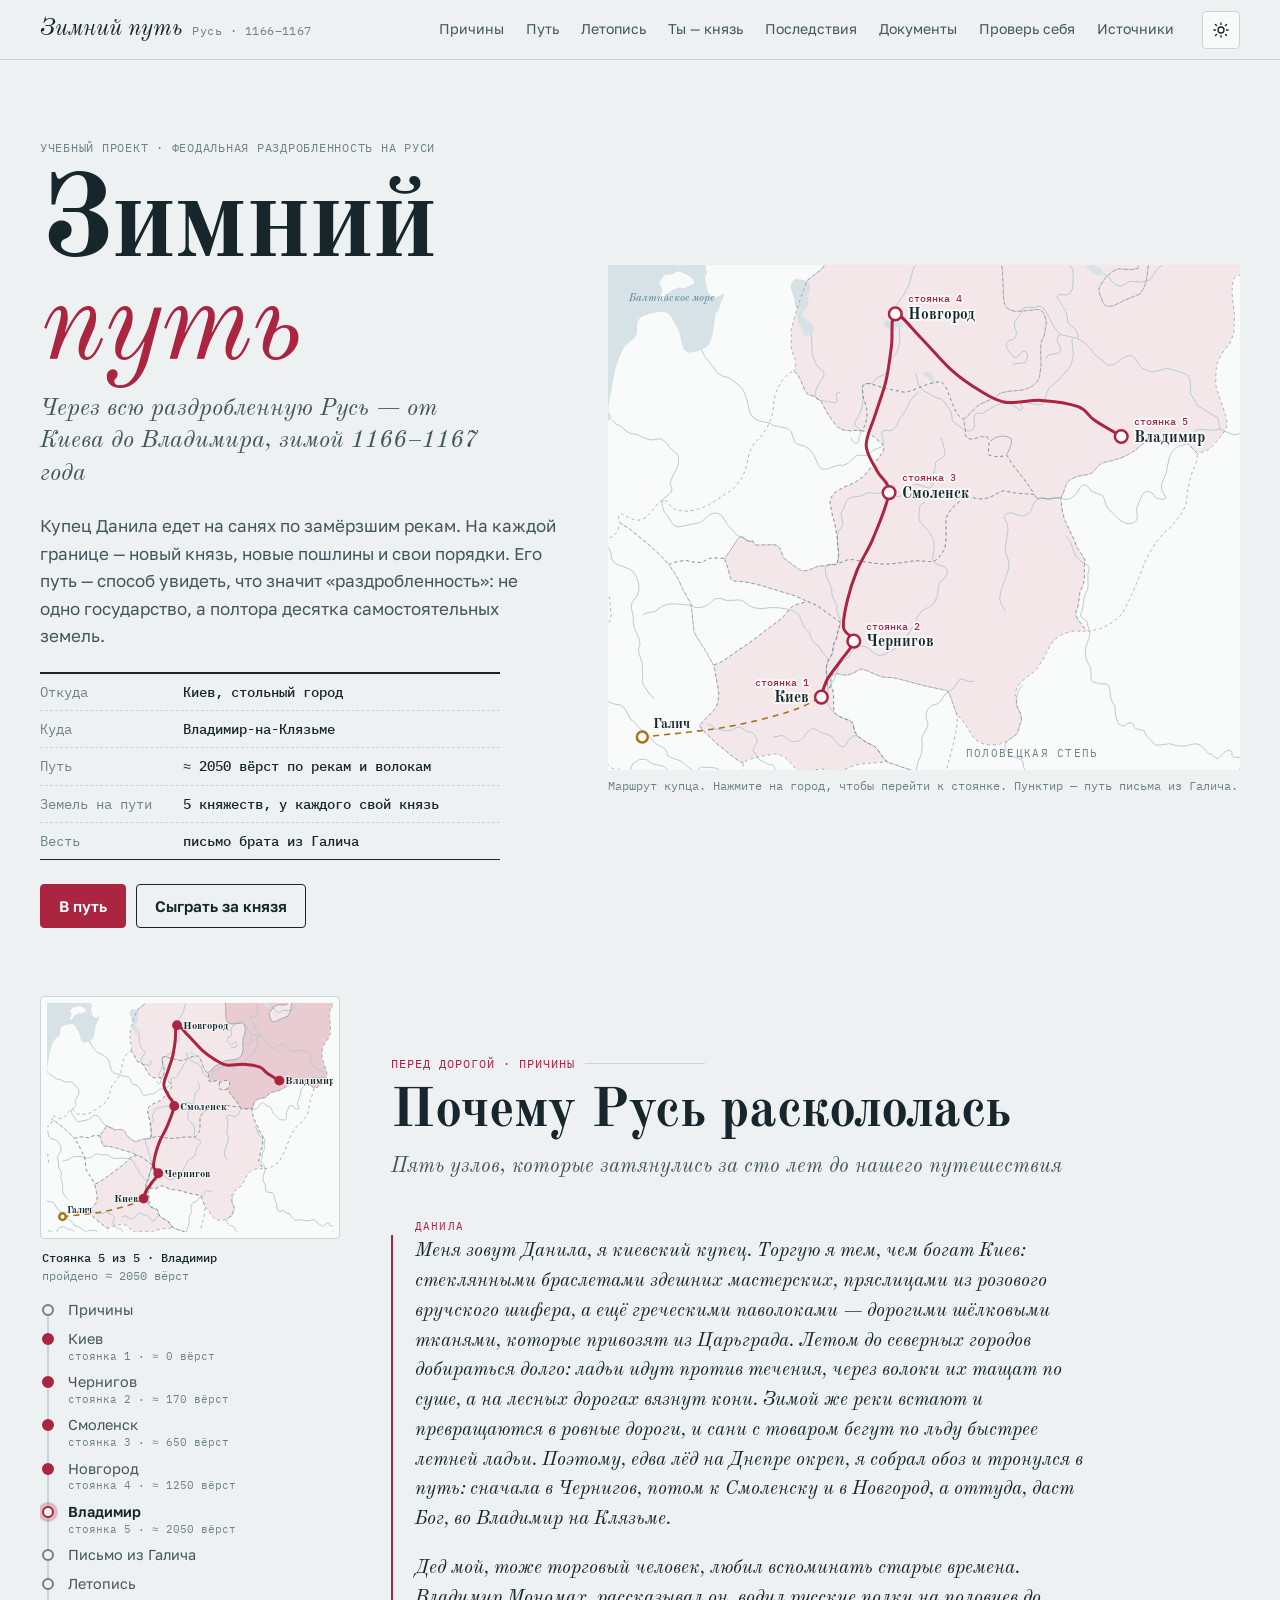
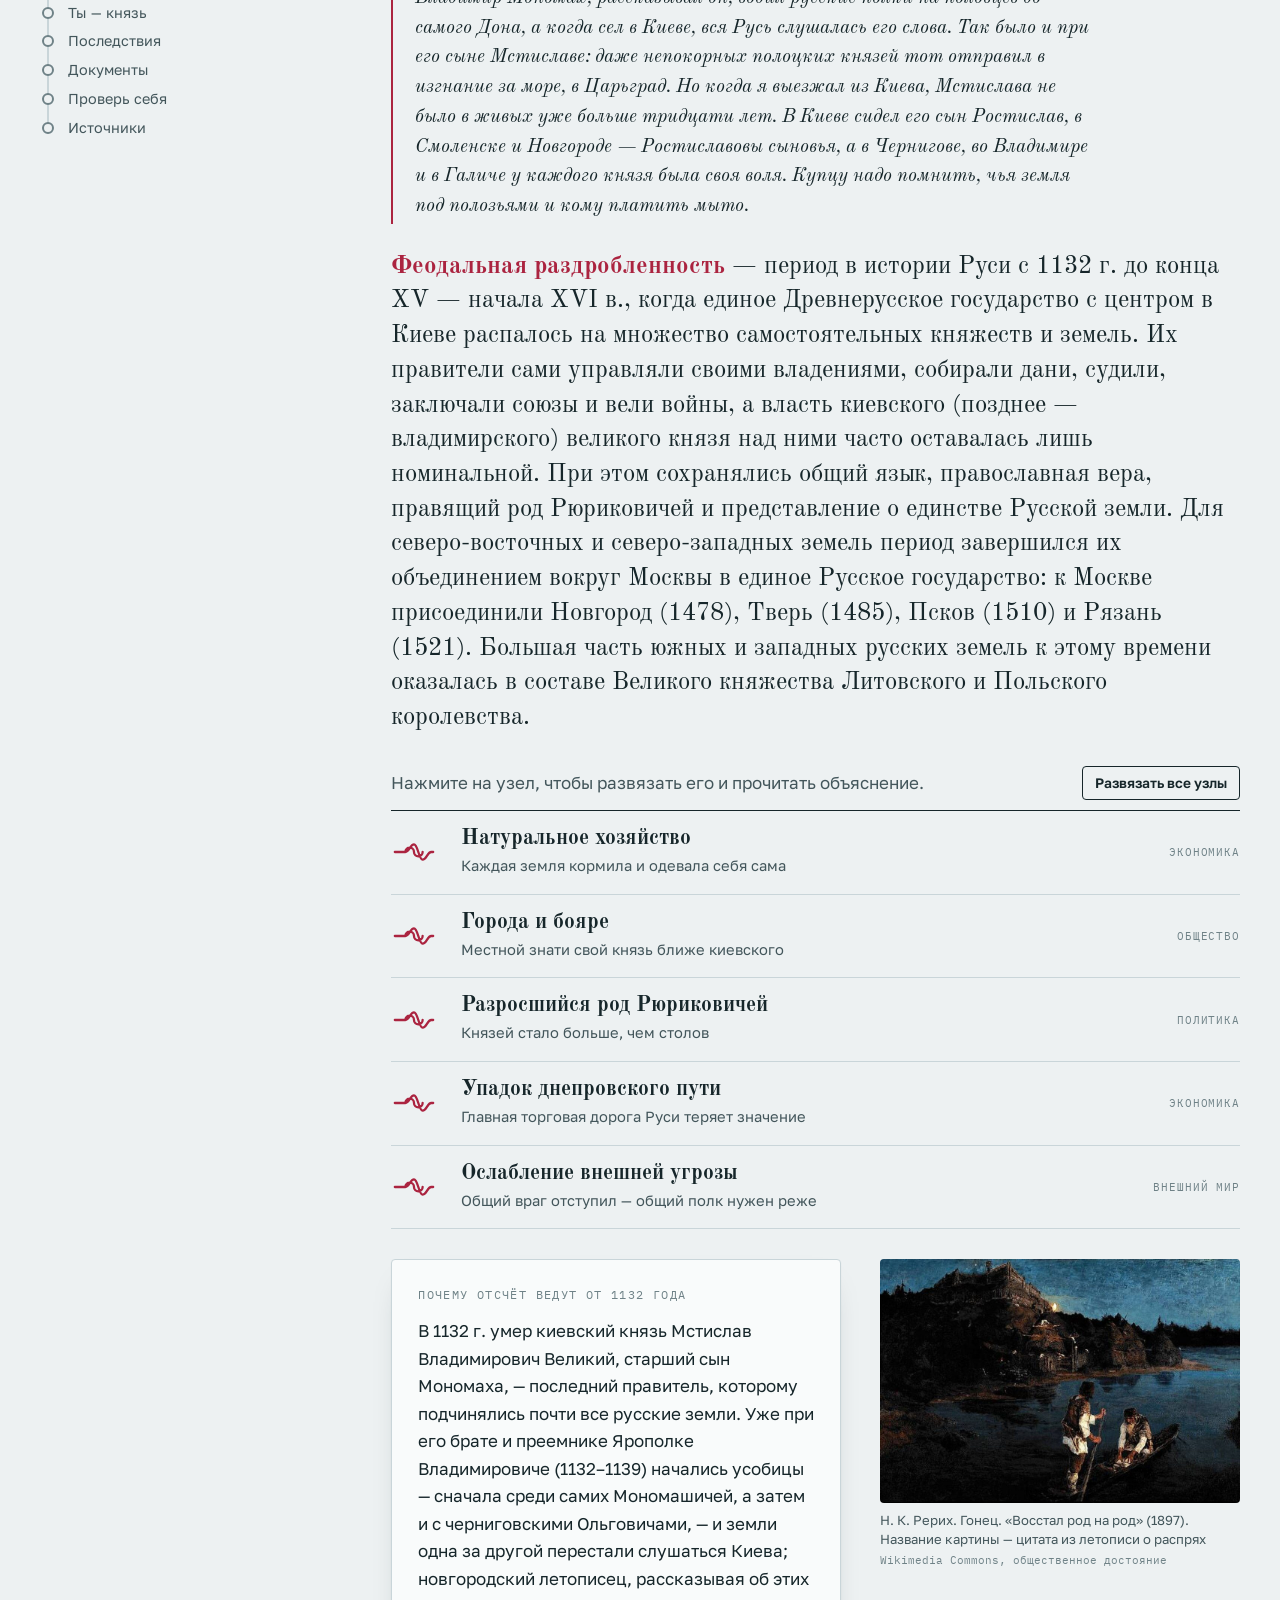
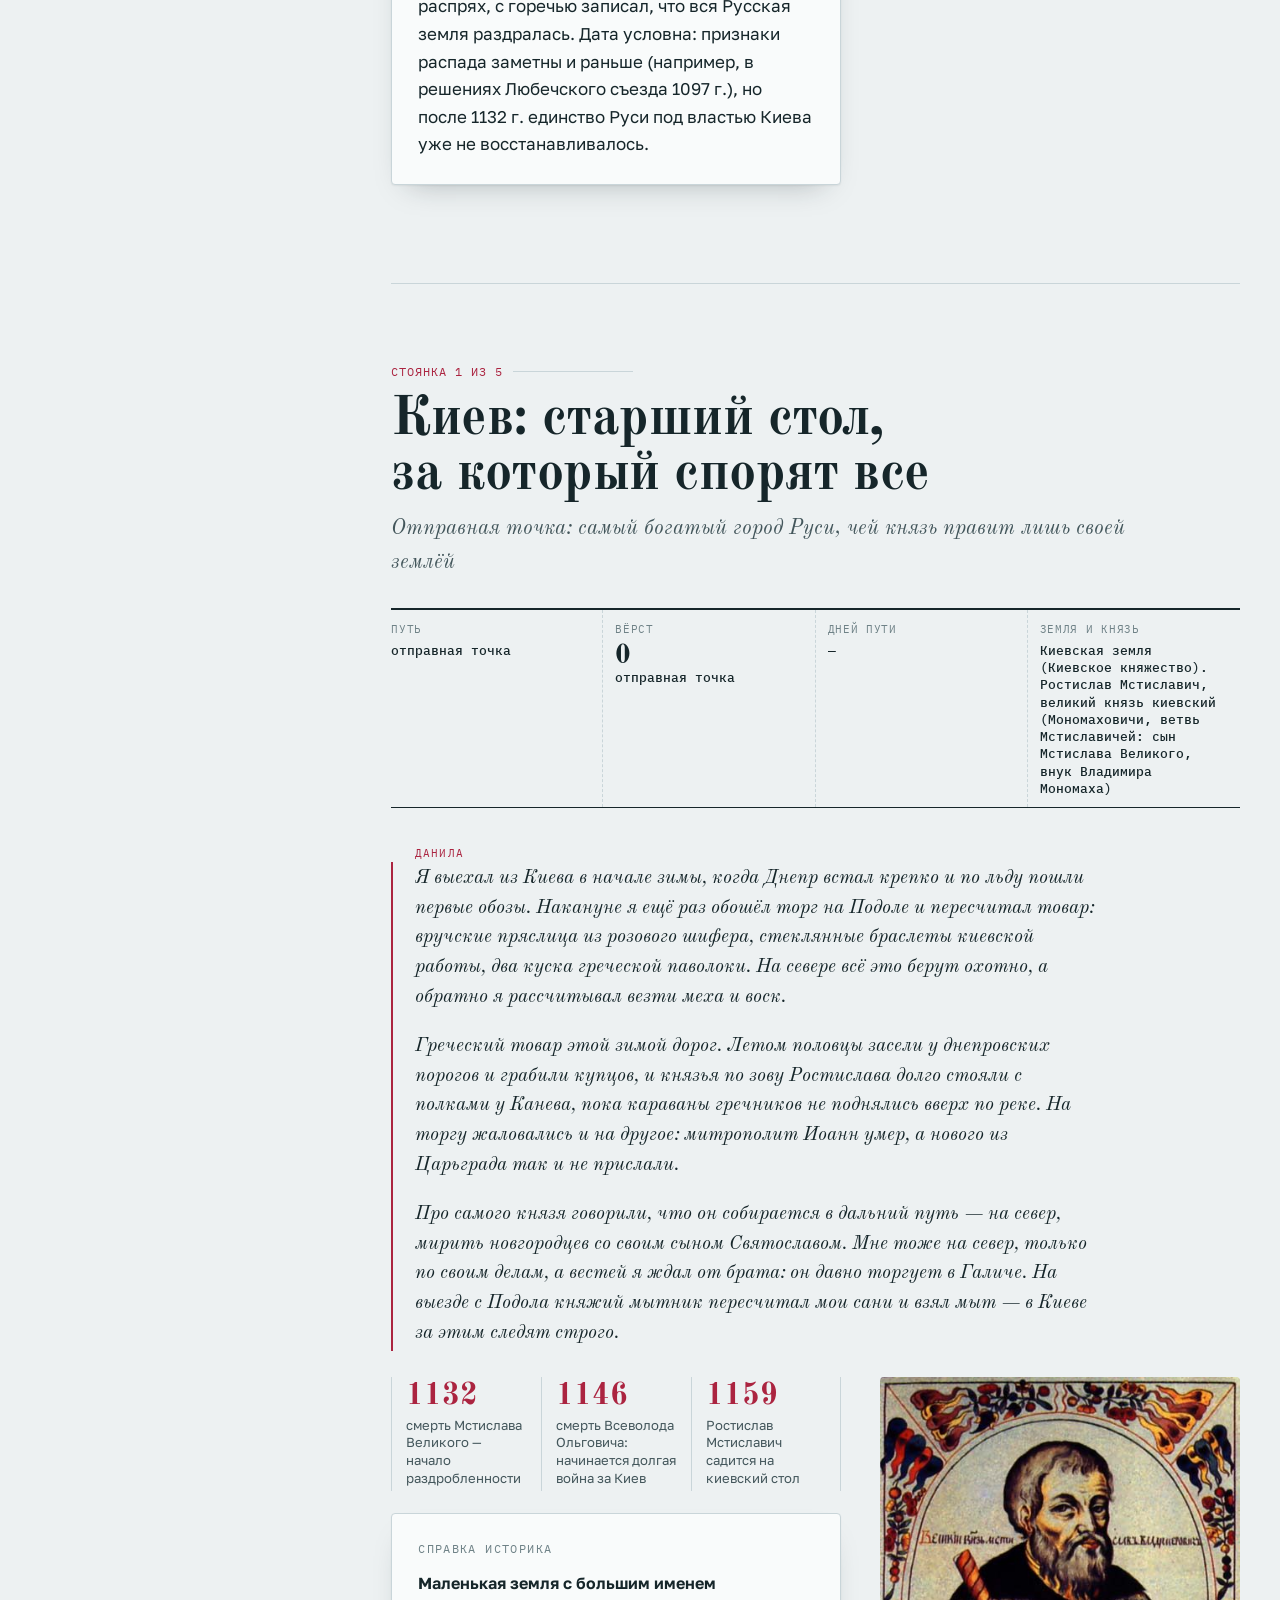
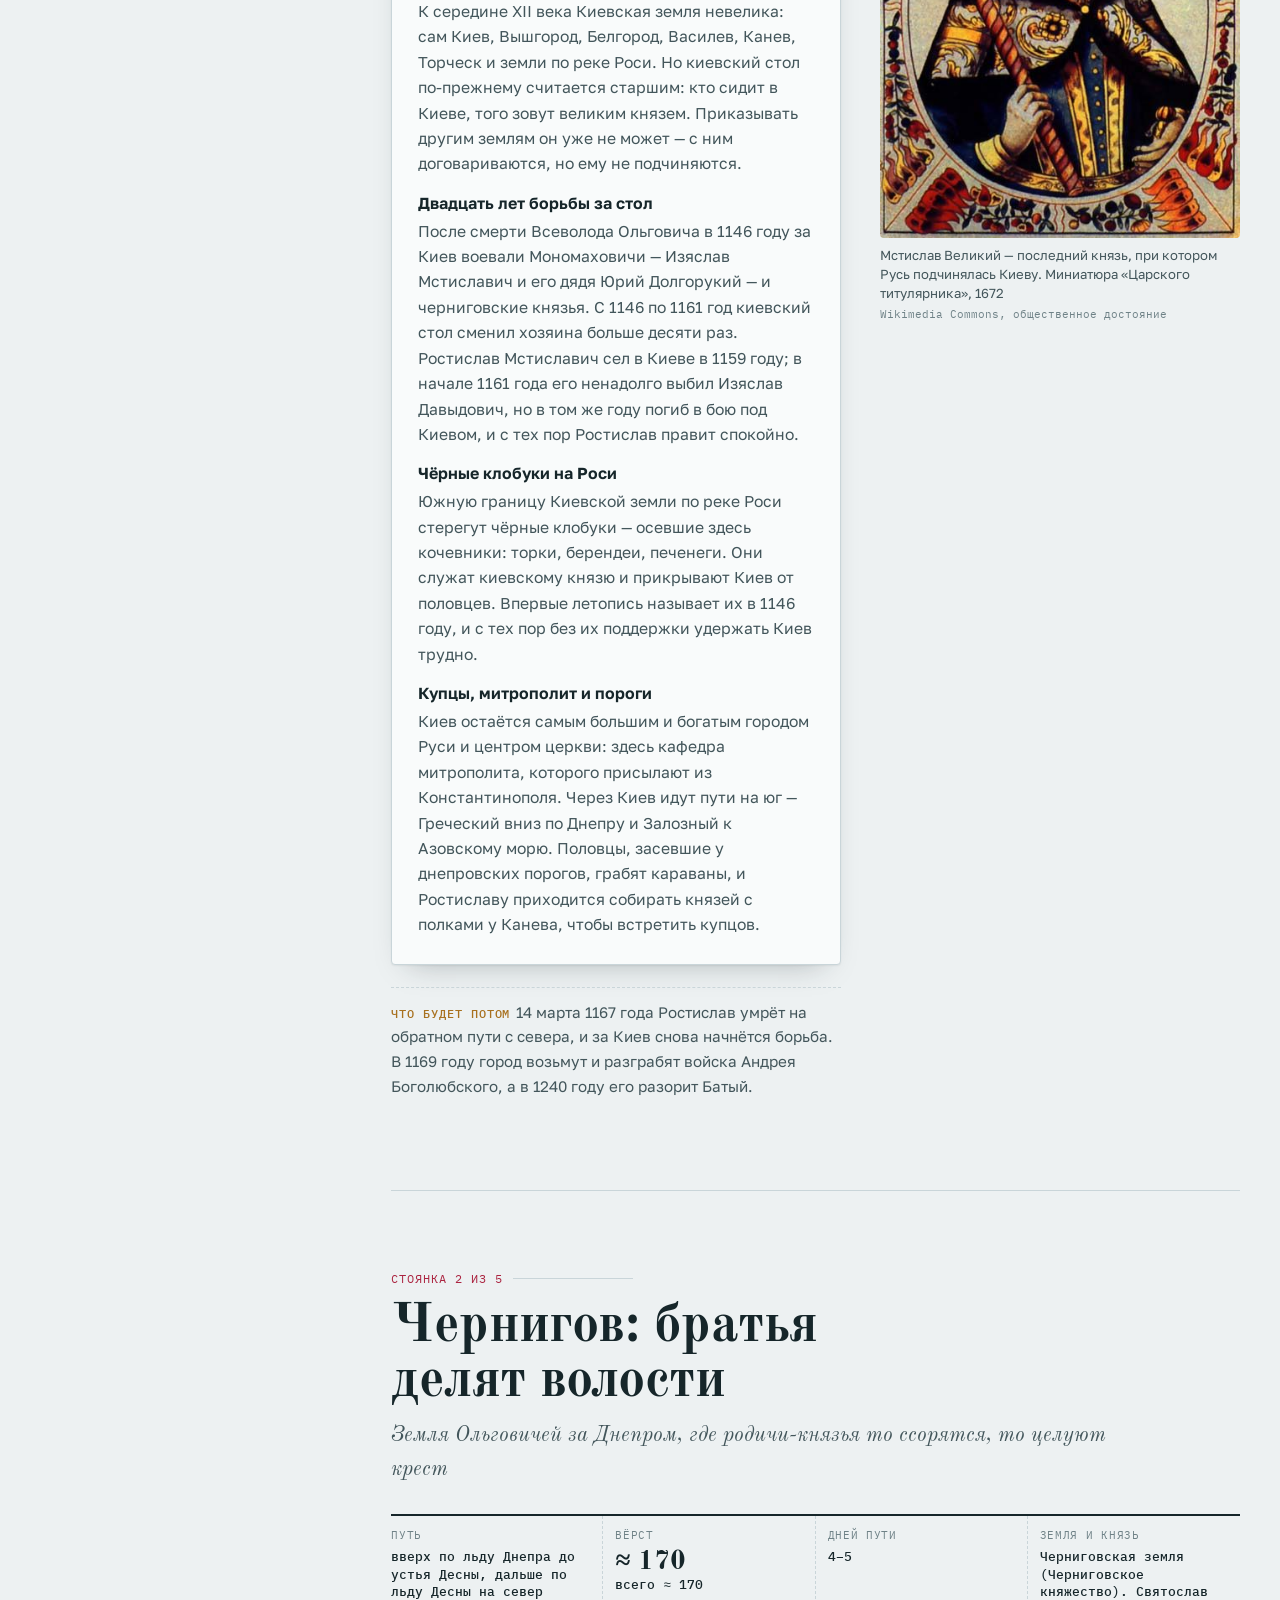
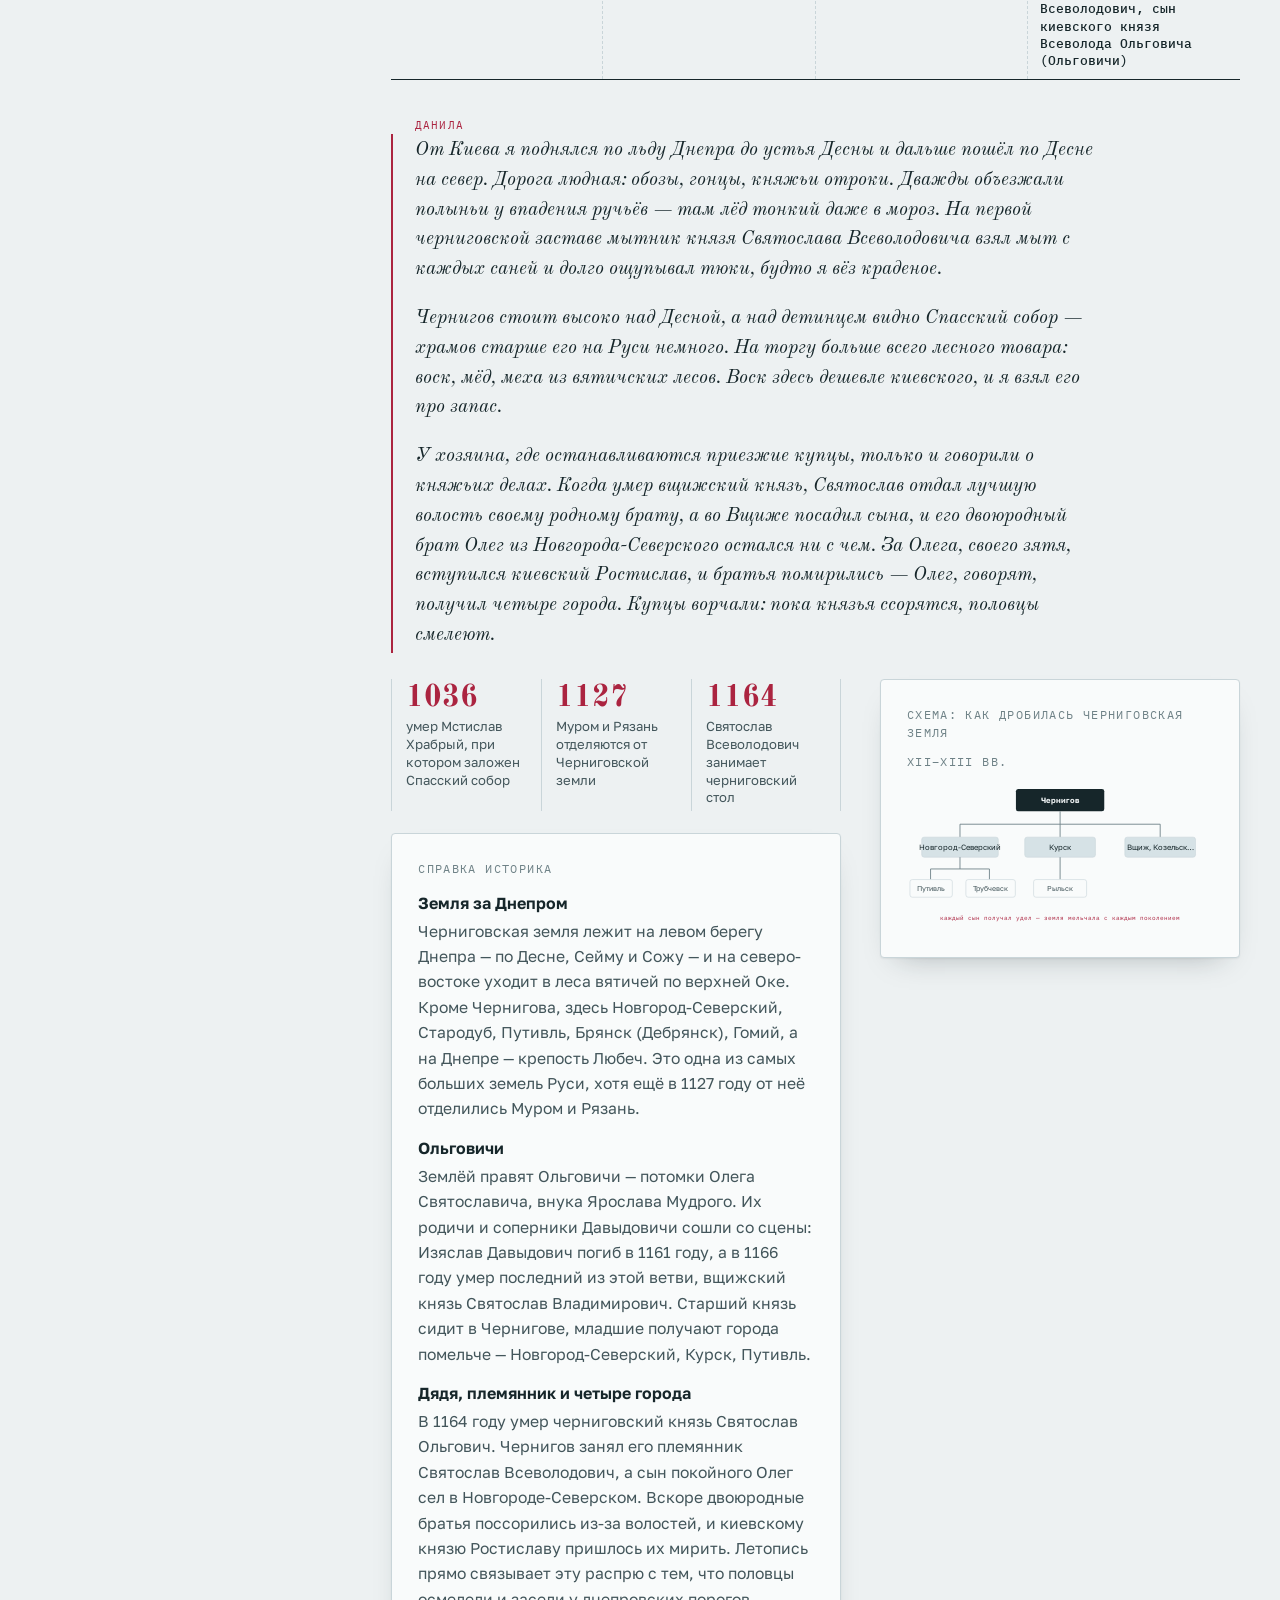
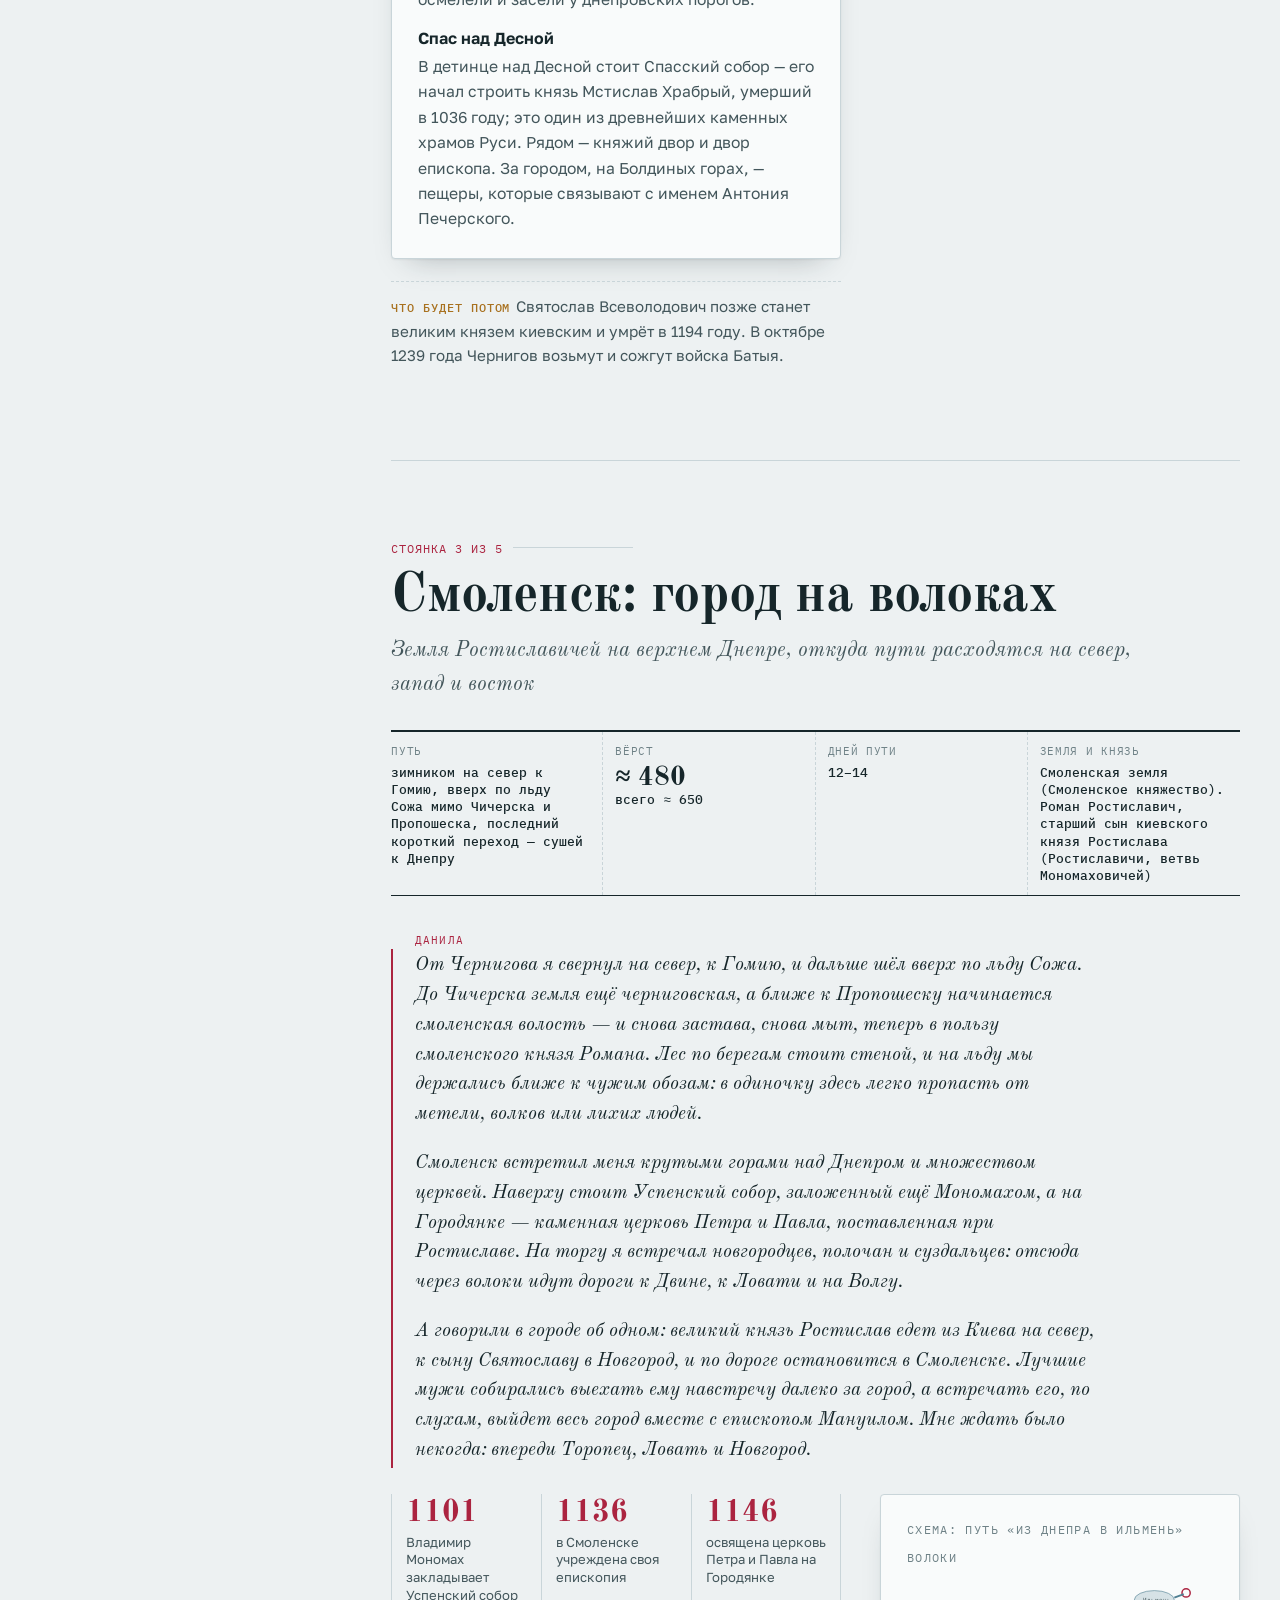
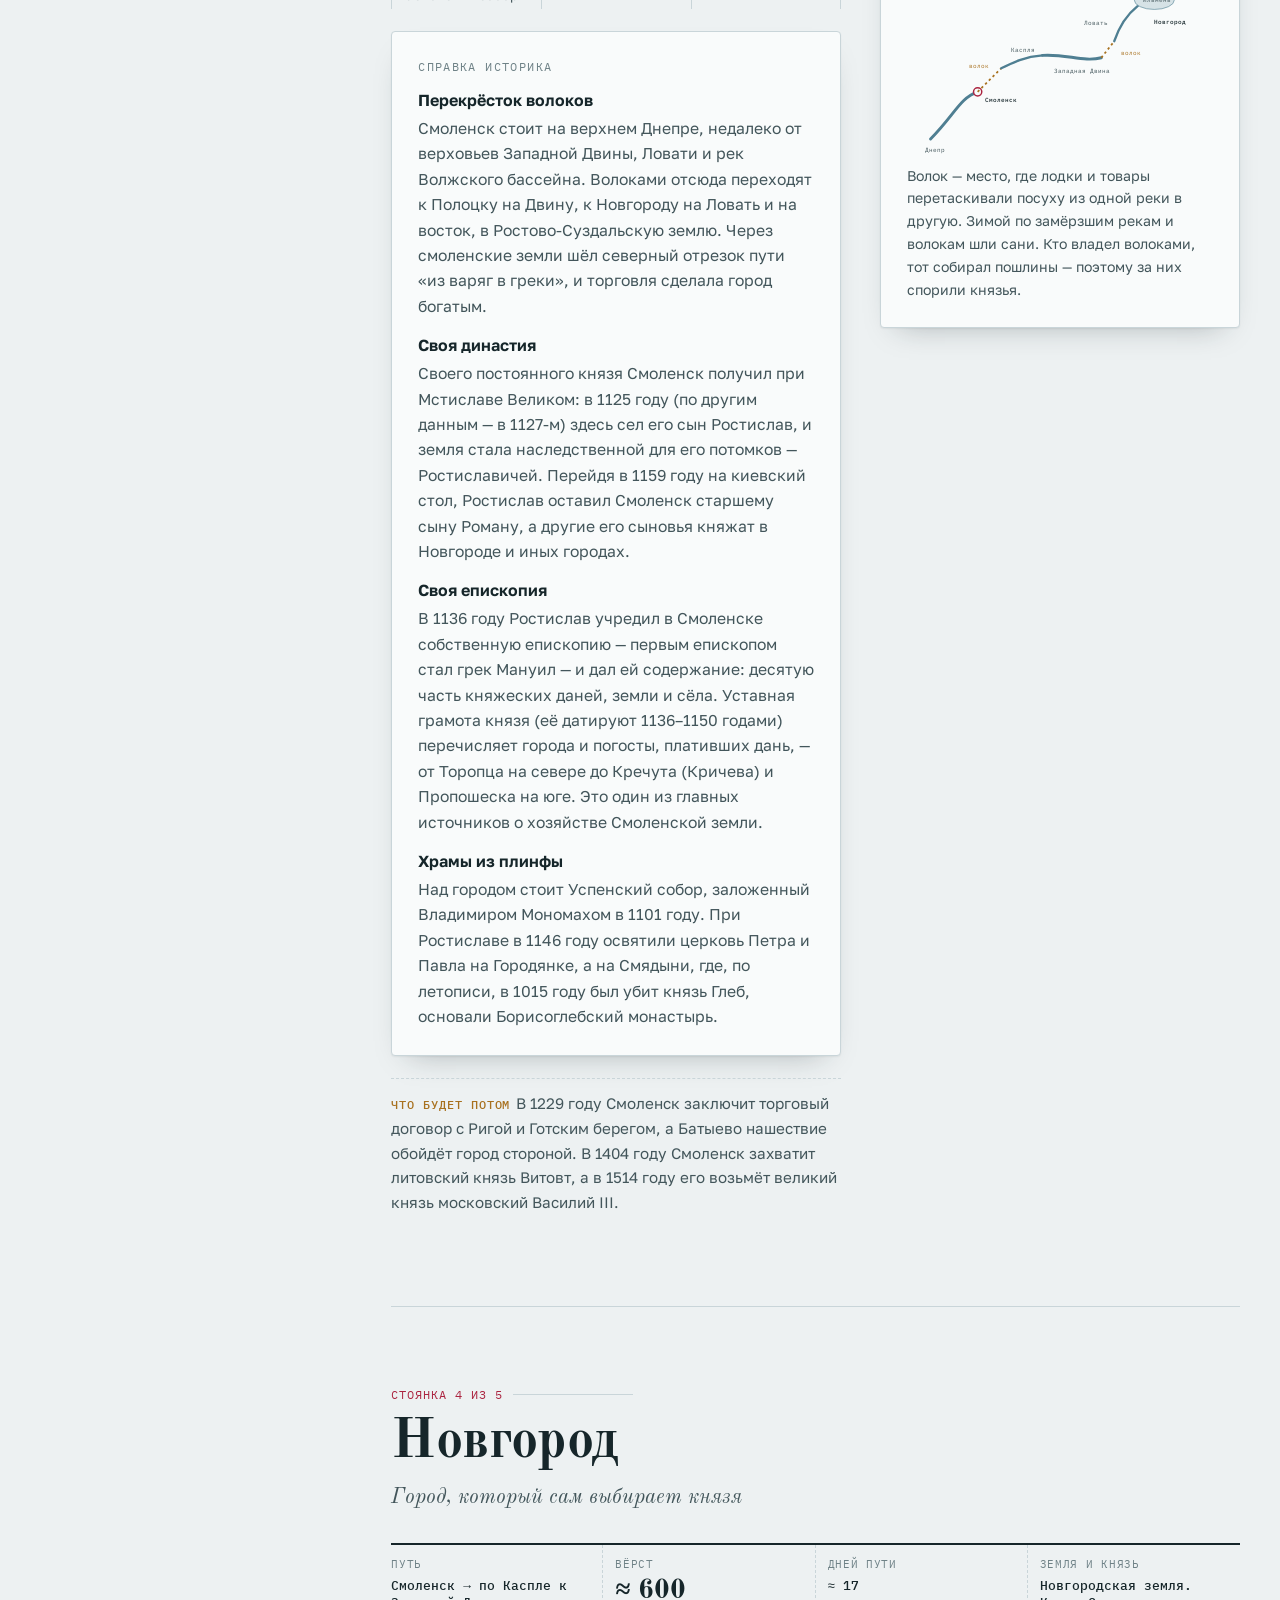
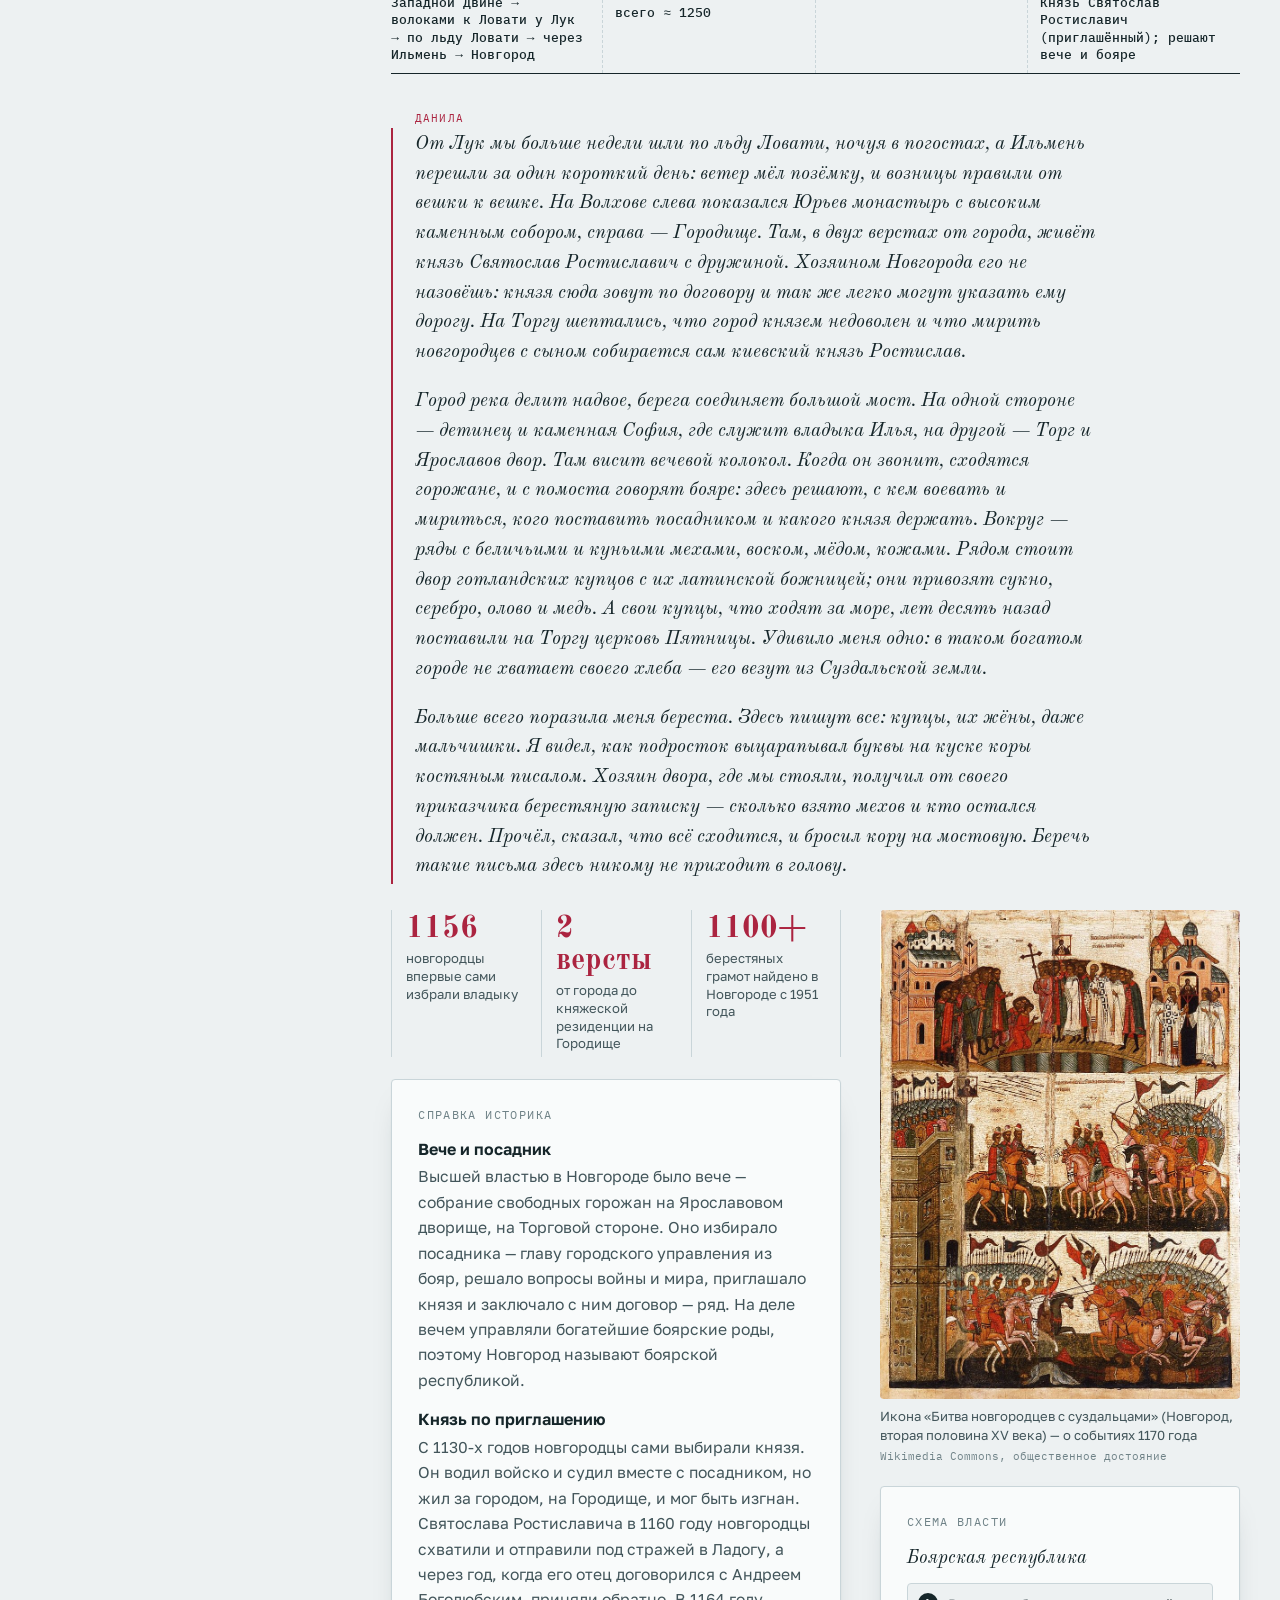
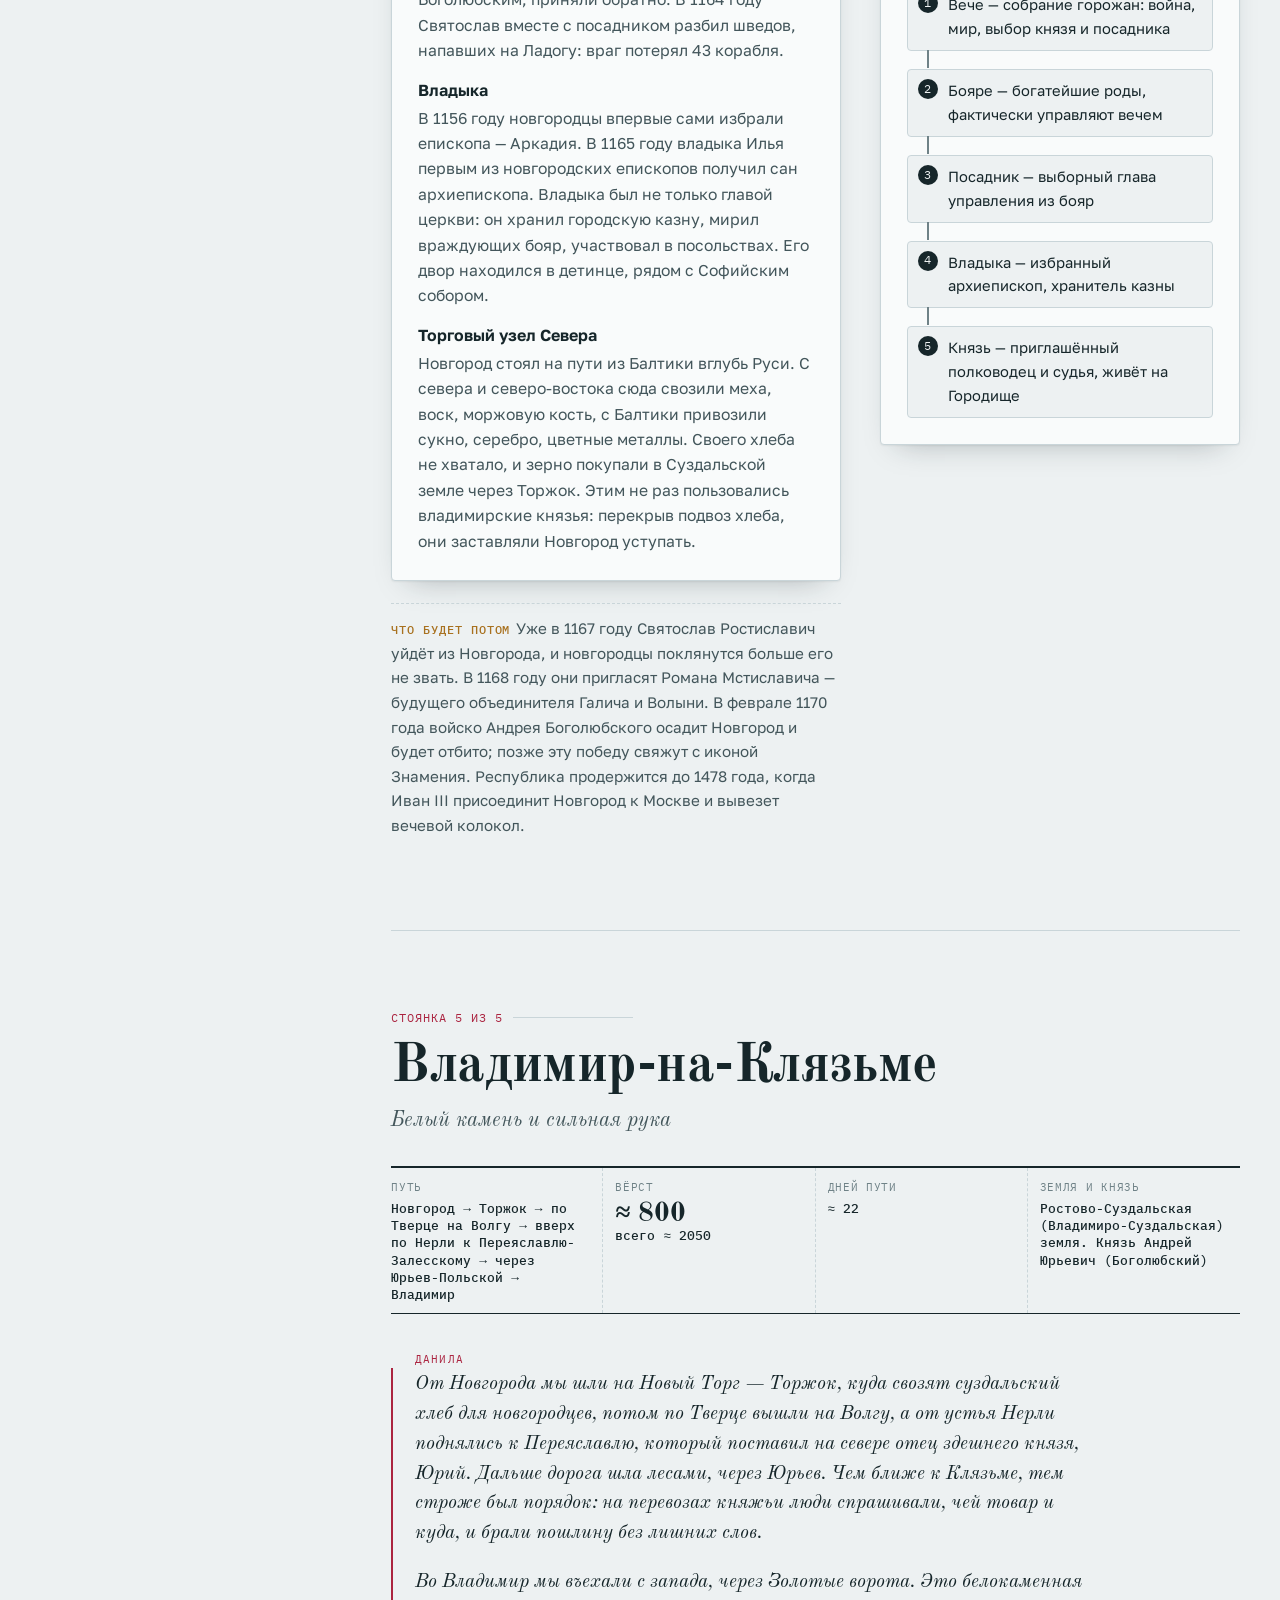
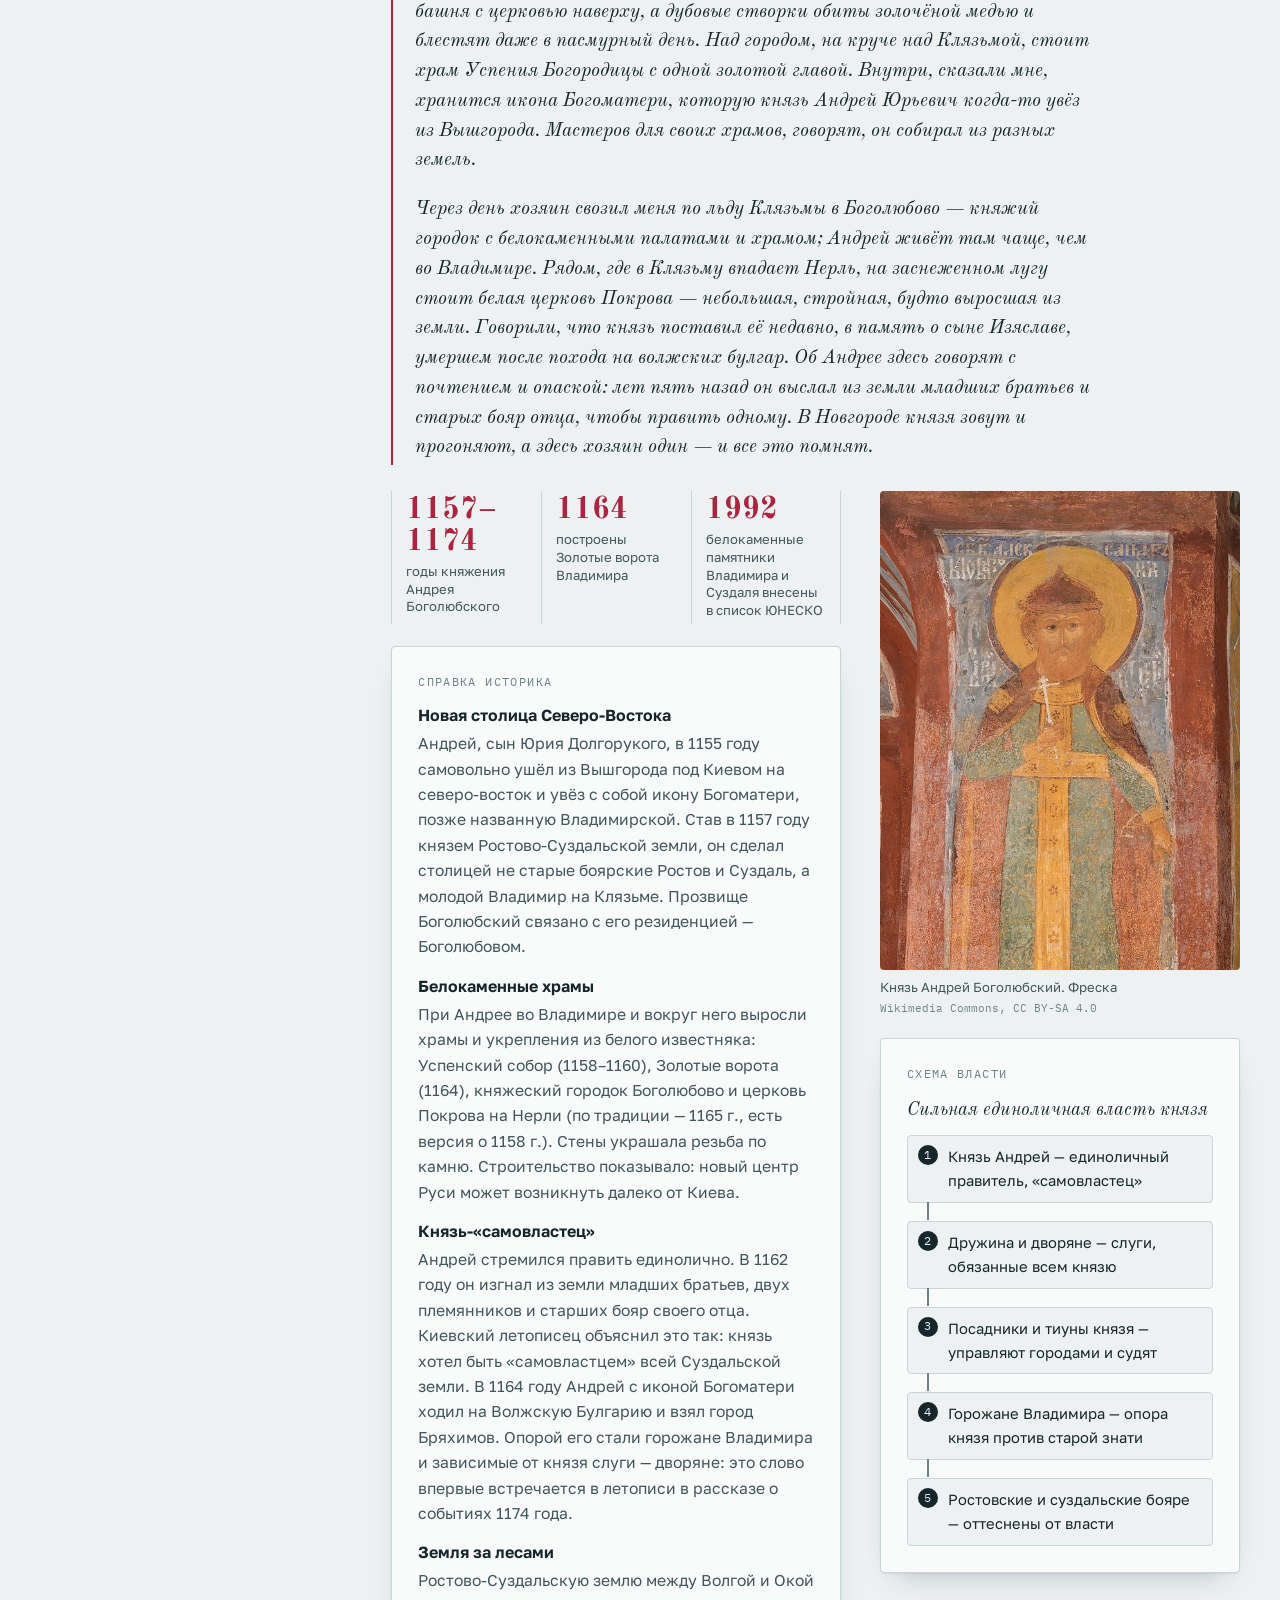
==== commit da9e5711: "«Зимний путь»: проверенные тексты, документы, равномерная летопись-свиток; README с инструкцией для " ====
--- a/zimniy-put/index.html
+++ b/zimniy-put/index.html
@@ -22,6 +22,7 @@
   <button class="tbtn burger" type="button" aria-controls="nav" aria-expanded="false" aria-label="Меню"><svg viewBox="0 0 24 24" fill="none" stroke="currentColor" stroke-width="1.8" stroke-linecap="round"><path d="M4 7h16M4 12h16M4 17h16"/></svg></button>
   <button class="tbtn theme" type="button" aria-label="Сменить тему"><svg class="sun" viewBox="0 0 24 24" fill="none" stroke="currentColor" stroke-width="1.8" stroke-linecap="round"><circle cx="12" cy="12" r="4"/><path d="M12 2.5v2M12 19.5v2M4.6 4.6l1.4 1.4M18 18l1.4 1.4M2.5 12h2M19.5 12h2M4.6 19.4L6 18M18 6l1.4-1.4"/></svg><svg class="moon" viewBox="0 0 24 24" fill="none" stroke="currentColor" stroke-width="1.8" stroke-linecap="round" stroke-linejoin="round"><path d="M20 14.5A8 8 0 0 1 9.5 4a8 8 0 1 0 10.5 10.5z"/></svg></button>
 </header>
+<div class="mnow" data-mnow aria-hidden="true"></div>
 
 <section class="hero" id="top" aria-labelledby="h-hero">
   <div>
@@ -32,7 +33,7 @@
     <dl class="ledger">
       <div><dt>Откуда</dt><dd>Киев, стольный город</dd></div>
       <div><dt>Куда</dt><dd>Владимир-на-Клязьме</dd></div>
-      <div><dt>Путь</dt><dd>≈ 1760 вёрст по рекам и волокам</dd></div>
+      <div><dt>Путь</dt><dd>≈ 2050 вёрст по рекам и волокам</dd></div>
       <div><dt>Земель на пути</dt><dd>5 княжеств, у каждого свой князь</dd></div>
       <div><dt>Весть</dt><dd>письмо брата из Галича</dd></div>
     </dl>
@@ -45,7 +46,7 @@
   <aside class="rail" aria-label="Маршрут и разделы">
     <div class="rail-map" data-route-rail></div>
     <p class="rail-now" data-rail-now aria-live="polite"><b>Перед дорогой</b>Киев, зима 1166 года</p>
-    <ol class="chapters"><li><a href="#prolog" class=""><span>Причины</span></a></li><li><a href="#kiev" class="stop"><span>Киев<small>стоянка 1 · ≈ 0 вёрст</small></span></a></li><li><a href="#chernigov" class="stop"><span>Чернигов<small>стоянка 2 · ≈ 150 вёрст</small></span></a></li><li><a href="#smolensk" class="stop"><span>Смоленск<small>стоянка 3 · ≈ 600 вёрст</small></span></a></li><li><a href="#novgorod" class="stop"><span>Новгород<small>стоянка 4 · ≈ 1120 вёрст</small></span></a></li><li><a href="#vladimir" class="stop"><span>Владимир<small>стоянка 5 · ≈ 1760 вёрст</small></span></a></li><li><a href="#galich" class=""><span>Письмо из Галича</span></a></li><li><a href="#letopis" class=""><span>Летопись</span></a></li><li><a href="#ispytanie" class=""><span>Ты — князь</span></a></li><li><a href="#posledstviya" class=""><span>Последствия</span></a></li><li><a href="#dokumenty" class=""><span>Документы</span></a></li><li><a href="#proverka" class=""><span>Проверь себя</span></a></li><li><a href="#istochniki" class=""><span>Источники</span></a></li></ol>
+    <ol class="chapters"><li><a href="#prolog" class=""><span>Причины</span></a></li><li><a href="#kiev" class="stop"><span>Киев<small>стоянка 1 · ≈ 0 вёрст</small></span></a></li><li><a href="#chernigov" class="stop"><span>Чернигов<small>стоянка 2 · ≈ 170 вёрст</small></span></a></li><li><a href="#smolensk" class="stop"><span>Смоленск<small>стоянка 3 · ≈ 650 вёрст</small></span></a></li><li><a href="#novgorod" class="stop"><span>Новгород<small>стоянка 4 · ≈ 1250 вёрст</small></span></a></li><li><a href="#vladimir" class="stop"><span>Владимир<small>стоянка 5 · ≈ 2050 вёрст</small></span></a></li><li><a href="#galich" class=""><span>Письмо из Галича</span></a></li><li><a href="#letopis" class=""><span>Летопись</span></a></li><li><a href="#ispytanie" class=""><span>Ты — князь</span></a></li><li><a href="#posledstviya" class=""><span>Последствия</span></a></li><li><a href="#dokumenty" class=""><span>Документы</span></a></li><li><a href="#proverka" class=""><span>Проверь себя</span></a></li><li><a href="#istochniki" class=""><span>Источники</span></a></li></ol>
   </aside>
   <main class="main" id="main">
     
@@ -55,35 +56,35 @@
     <h2 id="h-prolog">Почему Русь раскололась</h2>
     <p class="ch-sub">Пять узлов, которые затянулись за сто лет до нашего путешествия</p>
   </header>
-  <div class="voice-wrap"><div class="voice"><p>Текст-заглушка для проверки вёрстки; будет заменён проверенным текстом.</p><p>Текст-заглушка для проверки вёрстки; будет заменён проверенным текстом.</p></div></div>
-  <p class="definition"><b>Феодальная раздробленность</b> — период распада единого государства на самостоятельные земли.</p>
+  <div class="voice-wrap"><div class="voice"><p>Меня зовут Данила, я киевский купец. Торгую я тем, чем богат Киев: стеклянными браслетами здешних мастерских, пряслицами из розового вручского шифера, а ещё греческими паволоками — дорогими шёлковыми тканями, которые привозят из Царьграда. Летом до северных городов добираться долго: ладьи идут против течения, через волоки их тащат по суше, а на лесных дорогах вязнут кони. Зимой же реки встают и превращаются в ровные дороги, и сани с товаром бегут по льду быстрее летней ладьи. Поэтому, едва лёд на Днепре окреп, я собрал обоз и тронулся в путь: сначала в Чернигов, потом к Смоленску и в Новгород, а оттуда, даст Бог, во Владимир на Клязьме.</p><p>Дед мой, тоже торговый человек, любил вспоминать старые времена. Владимир Мономах, рассказывал он, водил русские полки на половцев до самого Дона, а когда сел в Киеве, вся Русь слушалась его слова. Так было и при его сыне Мстиславе: даже непокорных полоцких князей тот отправил в изгнание за море, в Царьград. Но когда я выезжал из Киева, Мстислава не было в живых уже больше тридцати лет. В Киеве сидел его сын Ростислав, в Смоленске и Новгороде — Ростиславовы сыновья, а в Чернигове, во Владимире и в Галиче у каждого князя была своя воля. Купцу надо помнить, чья земля под полозьями и кому платить мыто.</p></div></div>
+  <p class="definition"><b>Феодальная раздробленность</b> — период в истории Руси с 1132 г. до конца XV — начала XVI в., когда единое Древнерусское государство с центром в Киеве распалось на множество самостоятельных княжеств и земель. Их правители сами управляли своими владениями, собирали дани, судили, заключали союзы и вели войны, а власть киевского (позднее — владимирского) великого князя над ними часто оставалась лишь номинальной. При этом сохранялись общий язык, православная вера, правящий род Рюриковичей и представление о единстве Русской земли. Для северо-восточных и северо-западных земель период завершился их объединением вокруг Москвы в единое Русское государство: к Москве присоединили Новгород (1478), Тверь (1485), Псков (1510) и Рязань (1521). Большая часть южных и западных русских земель к этому времени оказалась в составе Великого княжества Литовского и Польского королевства.</p>
   <div style="display:flex;justify-content:space-between;align-items:center;gap:12px;flex-wrap:wrap;margin-bottom:10px">
     <p style="margin:0;color:var(--spruce-2)">Нажмите на узел, чтобы развязать его и прочитать объяснение.</p>
     <button class="btn btn-sm" type="button" data-untie>Развязать все узлы</button>
   </div>
   <div class="knots">
 <div class="knot">
-  <button type="button" aria-expanded="false" aria-controls="knot-0"><svg viewBox="0 0 48 48" fill="none" stroke="currentColor" stroke-width="2.4" stroke-linecap="round" aria-hidden="true"><path class="k-tight" d="M4 24h11c4 0 5-8 9-8s5 16 9 16 5-8 9-8h2M15 24c0-6 9-6 9 0s9 6 9 0"/><path class="k-loose" d="M4 24c8 0 10-6 20-6s12 6 20 6"/></svg><span><span class="k-t">Узел 0</span><span class="k-s">Текст-заглушка для проверки вёрстки; будет заменён проверенным текстом.</span></span><span class="k-g">экономика</span></button>
-  <div class="k-body" id="knot-0" hidden><p>Текст-заглушка для проверки вёрстки; будет заменён проверенным текстом.</p></div>
+  <button type="button" aria-expanded="false" aria-controls="knot-0"><svg viewBox="0 0 48 48" fill="none" stroke="currentColor" stroke-width="2.4" stroke-linecap="round" aria-hidden="true"><path class="k-tight" d="M4 24h11c4 0 5-8 9-8s5 16 9 16 5-8 9-8h2M15 24c0-6 9-6 9 0s9 6 9 0"/><path class="k-loose" d="M4 24c8 0 10-6 20-6s12 6 20 6"/></svg><span><span class="k-t">Натуральное хозяйство</span><span class="k-s">Каждая земля кормила и одевала себя сама</span></span><span class="k-g">экономика</span></button>
+  <div class="k-body" id="knot-0" hidden><p>В XII в. на Руси господствовало натуральное хозяйство: крестьянская община и боярская вотчина сами производили почти всё нужное — хлеб, мясо, лён, шерсть, одежду, простые орудия. Со стороны покупали немногое: соль, украшения, дорогие ткани, оружие. Поэтому прочных хозяйственных связей между землями не сложилось, а единого рынка не было. Каждая крупная земля — Полоцкая, Смоленская, Ростово-Суздальская, Галицкая — могла жить сама по себе и не нуждалась в Киеве как в хозяйственном центре.</p></div>
 </div>
 <div class="knot">
-  <button type="button" aria-expanded="false" aria-controls="knot-1"><svg viewBox="0 0 48 48" fill="none" stroke="currentColor" stroke-width="2.4" stroke-linecap="round" aria-hidden="true"><path class="k-tight" d="M4 24h11c4 0 5-8 9-8s5 16 9 16 5-8 9-8h2M15 24c0-6 9-6 9 0s9 6 9 0"/><path class="k-loose" d="M4 24c8 0 10-6 20-6s12 6 20 6"/></svg><span><span class="k-t">Узел 1</span><span class="k-s">Текст-заглушка для проверки вёрстки; будет заменён проверенным текстом.</span></span><span class="k-g">экономика</span></button>
-  <div class="k-body" id="knot-1" hidden><p>Текст-заглушка для проверки вёрстки; будет заменён проверенным текстом.</p></div>
+  <button type="button" aria-expanded="false" aria-controls="knot-1"><svg viewBox="0 0 48 48" fill="none" stroke="currentColor" stroke-width="2.4" stroke-linecap="round" aria-hidden="true"><path class="k-tight" d="M4 24h11c4 0 5-8 9-8s5 16 9 16 5-8 9-8h2M15 24c0-6 9-6 9 0s9 6 9 0"/><path class="k-loose" d="M4 24c8 0 10-6 20-6s12 6 20 6"/></svg><span><span class="k-t">Города и бояре</span><span class="k-s">Местной знати свой князь ближе киевского</span></span><span class="k-g">общество</span></button>
+  <div class="k-body" id="knot-1" hidden><p>В XII в. старые города росли, а новые возникали один за другим: по традиционной датировке, в 1152 г. Юрий Долгорукий основал Переяславль-Залесский и Юрьев-Польский, а в 1154 г. — Дмитров; усилились Владимир-на-Клязьме и Галич. Вокруг городов окрепло местное боярство, владевшее вотчинами — наследственными сёлами с зависимым населением. Боярам был нужен свой князь, который живёт рядом, защищает их владения и не уходит с дружиной воевать за чужой стол. Опираясь на свои города и бояр, местные князья могли не подчиняться Киеву, а горожане на вече нередко сами решали, какого князя принять, а какого прогнать.</p></div>
 </div>
 <div class="knot">
-  <button type="button" aria-expanded="false" aria-controls="knot-2"><svg viewBox="0 0 48 48" fill="none" stroke="currentColor" stroke-width="2.4" stroke-linecap="round" aria-hidden="true"><path class="k-tight" d="M4 24h11c4 0 5-8 9-8s5 16 9 16 5-8 9-8h2M15 24c0-6 9-6 9 0s9 6 9 0"/><path class="k-loose" d="M4 24c8 0 10-6 20-6s12 6 20 6"/></svg><span><span class="k-t">Узел 2</span><span class="k-s">Текст-заглушка для проверки вёрстки; будет заменён проверенным текстом.</span></span><span class="k-g">экономика</span></button>
-  <div class="k-body" id="knot-2" hidden><p>Текст-заглушка для проверки вёрстки; будет заменён проверенным текстом.</p></div>
+  <button type="button" aria-expanded="false" aria-controls="knot-2"><svg viewBox="0 0 48 48" fill="none" stroke="currentColor" stroke-width="2.4" stroke-linecap="round" aria-hidden="true"><path class="k-tight" d="M4 24h11c4 0 5-8 9-8s5 16 9 16 5-8 9-8h2M15 24c0-6 9-6 9 0s9 6 9 0"/><path class="k-loose" d="M4 24c8 0 10-6 20-6s12 6 20 6"/></svg><span><span class="k-t">Разросшийся род Рюриковичей</span><span class="k-s">Князей стало больше, чем столов</span></span><span class="k-g">политика</span></button>
+  <div class="k-body" id="knot-2" hidden><p>Княжеские столы распределялись по старшинству в роде (так называемое лествичное право): Киев доставался старшему, остальные города — по очереди, и князья переходили со стола на стол. Но к концу XI в. потомков Ярослава Мудрого стало так много, что разобраться в старшинстве было почти невозможно, и споры решались оружием. В 1097 г. на съезде в Любече князья договорились, что каждый будет владеть отчиной — землёй своего отца (в летописи — «кождо да держить отчину свою»): за Святополком Изяславичем закрепили Киев, за Владимиром Мономахом — Переяславль, за Святославичами — Черниговскую землю. Отчины стали передаваться от отца к сыну, и вокруг них сложились местные княжеские династии. Однако борьба за сам Киев не утихала: в 1149–1151 гг. город несколько раз переходил от Изяслава Мстиславича к его дяде Юрию Долгорукому и обратно.</p></div>
 </div>
 <div class="knot">
-  <button type="button" aria-expanded="false" aria-controls="knot-3"><svg viewBox="0 0 48 48" fill="none" stroke="currentColor" stroke-width="2.4" stroke-linecap="round" aria-hidden="true"><path class="k-tight" d="M4 24h11c4 0 5-8 9-8s5 16 9 16 5-8 9-8h2M15 24c0-6 9-6 9 0s9 6 9 0"/><path class="k-loose" d="M4 24c8 0 10-6 20-6s12 6 20 6"/></svg><span><span class="k-t">Узел 3</span><span class="k-s">Текст-заглушка для проверки вёрстки; будет заменён проверенным текстом.</span></span><span class="k-g">экономика</span></button>
-  <div class="k-body" id="knot-3" hidden><p>Текст-заглушка для проверки вёрстки; будет заменён проверенным текстом.</p></div>
+  <button type="button" aria-expanded="false" aria-controls="knot-3"><svg viewBox="0 0 48 48" fill="none" stroke="currentColor" stroke-width="2.4" stroke-linecap="round" aria-hidden="true"><path class="k-tight" d="M4 24h11c4 0 5-8 9-8s5 16 9 16 5-8 9-8h2M15 24c0-6 9-6 9 0s9 6 9 0"/><path class="k-loose" d="M4 24c8 0 10-6 20-6s12 6 20 6"/></svg><span><span class="k-t">Упадок днепровского пути</span><span class="k-s">Главная торговая дорога Руси теряет значение</span></span><span class="k-g">экономика</span></button>
+  <div class="k-body" id="knot-3" hidden><p>Богатство Киева во многом держалось на пути «из варяг в греки» — от Балтики по Неве, Ладожскому озеру, Волхову и Ловати, через волоки и по Днепру к Чёрному морю и Константинополю. По мнению многих историков, в XII в. значение этого пути снижалось: после начала крестовых походов (1096 г.) восточные товары всё чаще шли в Европу через Средиземное море и итальянские города, а в низовьях Днепра хозяйничали половцы, и князьям приходилось выводить войско, чтобы провести купеческие караваны через степь. Другие земли торговали своими дорогами: Новгород — с балтийским островом Готланд, Ростово-Суздальская земля — по Волге с Волжской Булгарией. Из разоряемого набегами Поднепровья часть людей уходила на более спокойный северо-восток. Киев оставался богатым и почётным городом, но перестал быть центром, без которого другие земли не могли обойтись.</p></div>
 </div>
 <div class="knot">
-  <button type="button" aria-expanded="false" aria-controls="knot-4"><svg viewBox="0 0 48 48" fill="none" stroke="currentColor" stroke-width="2.4" stroke-linecap="round" aria-hidden="true"><path class="k-tight" d="M4 24h11c4 0 5-8 9-8s5 16 9 16 5-8 9-8h2M15 24c0-6 9-6 9 0s9 6 9 0"/><path class="k-loose" d="M4 24c8 0 10-6 20-6s12 6 20 6"/></svg><span><span class="k-t">Узел 4</span><span class="k-s">Текст-заглушка для проверки вёрстки; будет заменён проверенным текстом.</span></span><span class="k-g">экономика</span></button>
-  <div class="k-body" id="knot-4" hidden><p>Текст-заглушка для проверки вёрстки; будет заменён проверенным текстом.</p></div>
+  <button type="button" aria-expanded="false" aria-controls="knot-4"><svg viewBox="0 0 48 48" fill="none" stroke="currentColor" stroke-width="2.4" stroke-linecap="round" aria-hidden="true"><path class="k-tight" d="M4 24h11c4 0 5-8 9-8s5 16 9 16 5-8 9-8h2M15 24c0-6 9-6 9 0s9 6 9 0"/><path class="k-loose" d="M4 24c8 0 10-6 20-6s12 6 20 6"/></svg><span><span class="k-t">Ослабление внешней угрозы</span><span class="k-s">Общий враг отступил — общий полк нужен реже</span></span><span class="k-g">внешний мир</span></button>
+  <div class="k-body" id="knot-4" hidden><p>Пока половцы угрожали всем южным землям, князьям приходилось держаться вместе вокруг Киева. Совместные походы русских князей, вдохновителем которых был Владимир Мономах, — в 1103 г. (победа на реке Сутени) и особенно в 1111 г. (разгром половцев на реке Сальнице, в бассейне Дона), — а затем походы в годы киевского княжения самого Мономаха и его сына Мстислава отбросили кочевников далеко в степь. Набеги не прекратились, но от них теперь страдали прежде всего пограничные Киевская, Переяславская и Черниговская земли. Новгороду, Смоленску или Суздалю степь почти не грозила, и общая власть, способная собрать полки всех земель, стала казаться ненужной. Более того, князья сами приводили половцев в свои усобицы: так, Юрий Долгорукий, женатый на дочери половецкого хана Аепы, не раз ходил на Киев вместе с половецкими отрядами.</p></div>
 </div></div>
   <div class="stop-grid" style="margin-top:30px">
-    <div class="ref"><div class="ref-label"><span>Почему отсчёт ведут от 1132 года</span></div><p style="margin:0">Текст-заглушка для проверки вёрстки; будет заменён проверенным текстом.</p></div>
+    <div class="ref"><div class="ref-label"><span>Почему отсчёт ведут от 1132 года</span></div><p style="margin:0">В 1132 г. умер киевский князь Мстислав Владимирович Великий, старший сын Мономаха, — последний правитель, которому подчинялись почти все русские земли. Уже при его брате и преемнике Ярополке Владимировиче (1132–1139) начались усобицы — сначала среди самих Мономашичей, а затем и с черниговскими Ольговичами, — и земли одна за другой перестали слушаться Киева; новгородский летописец, рассказывая об этих распрях, с горечью записал, что вся Русская земля раздралась. Дата условна: признаки распада заметны и раньше (например, в решениях Любечского съезда 1097 г.), но после 1132 г. единство Руси под властью Киева уже не восстанавливалось.</p></div>
     <figure class="fig "><button class="fig-btn" type="button" aria-label="Увеличить: Гонец на ночной реке подплывает к древнему городу на холме"><img src="assets/img/roerich-gonets.jpg" alt="Гонец на ночной реке подплывает к древнему городу на холме" loading="lazy"></button><figcaption>Н. К. Рерих. Гонец. «Восстал род на род» (1897). Название картины — цитата из летописи о распрях<small>Wikimedia Commons, общественное достояние</small></figcaption></figure>
   </div>
 </section>
@@ -91,36 +92,36 @@
 <section class="chapter" id="kiev" data-ch data-stop="kiev" data-versts="0" aria-labelledby="h-kiev">
   <header class="ch-head">
     <span class="ch-no">Стоянка 1 из 5</span>
-    <h2 id="h-kiev">Заглушка: kiev</h2>
-    <p class="ch-sub">Текст-заглушка для проверки вёрстки; будет заменён проверенным текстом.</p>
+    <h2 id="h-kiev">Киев: старший стол, за который спорят все</h2>
+    <p class="ch-sub">Отправная точка: самый богатый город Руси, чей князь правит лишь своей землёй</p>
   </header>
   <dl class="log">
-    <div><dt>Путь</dt><dd>по льду Днепра</dd></div>
+    <div><dt>Путь</dt><dd>отправная точка</dd></div>
     <div><dt>Вёрст</dt><dd><span class="big">0</span>отправная точка</dd></div>
-    <div><dt>Дней пути</dt><dd>≈ 5</dd></div>
-    <div><dt>Земля и князь</dt><dd>Земля. князь</dd></div>
+    <div><dt>Дней пути</dt><dd>—</dd></div>
+    <div><dt>Земля и князь</dt><dd>Киевская земля (Киевское княжество). Ростислав Мстиславич, великий князь киевский (Мономаховичи, ветвь Мстиславичей: сын Мстислава Великого, внук Владимира Мономаха)</dd></div>
   </dl>
-  <div class="voice-wrap"><div class="voice"><p>Текст-заглушка для проверки вёрстки; будет заменён проверенным текстом.</p><p>Текст-заглушка для проверки вёрстки; будет заменён проверенным текстом.</p></div></div>
-  <div class="stop-grid">
-    <div><div class="keyfacts"><div><b>1169</b><span>событие</span></div><div><b>1169</b><span>событие</span></div><div><b>1169</b><span>событие</span></div></div><div class="ref"><div class="ref-label"><span>Справка историка</span></div><dl><div><dt>Факт</dt><dd>Текст-заглушка для проверки вёрстки; будет заменён проверенным текстом.</dd></div><div><dt>Факт</dt><dd>Текст-заглушка для проверки вёрстки; будет заменён проверенным текстом.</dd></div><div><dt>Факт</dt><dd>Текст-заглушка для проверки вёрстки; будет заменён проверенным текстом.</dd></div></dl></div><p class="later"><b>Что будет потом</b>Текст-заглушка для проверки вёрстки; будет заменён проверенным текстом.</p></div>
-    <div><figure class="fig "><button class="fig-btn" type="button" aria-label="Увеличить: Портрет князя Мстислава Великого в овальной рамке с цветами"><img src="assets/img/mstislav.jpg" alt="Портрет князя Мстислава Великого в овальной рамке с цветами" loading="lazy"></button><figcaption>Мстислав Великий — последний князь, при котором Русь подчинялась Киеву. Миниатюра «Царского титулярника», 1672<small>Wikimedia Commons, общественное достояние</small></figcaption></figure><div class="ref"><div class="ref-label"><span>Схема власти</span></div><div class="power"><div class="model">модель</div><ol><li>Вече</li><li>Посадник</li><li>Князь</li></ol></div></div></div>
-  </div>
-</section>
-<section class="chapter" id="chernigov" data-ch data-stop="chernigov" data-versts="150" aria-labelledby="h-chernigov">
+  <div class="voice-wrap"><div class="voice"><p>Я выехал из Киева в начале зимы, когда Днепр встал крепко и по льду пошли первые обозы. Накануне я ещё раз обошёл торг на Подоле и пересчитал товар: вручские пряслица из розового шифера, стеклянные браслеты киевской работы, два куска греческой паволоки. На севере всё это берут охотно, а обратно я рассчитывал везти меха и воск.</p><p>Греческий товар этой зимой дорог. Летом половцы засели у днепровских порогов и грабили купцов, и князья по зову Ростислава долго стояли с полками у Канева, пока караваны гречников не поднялись вверх по реке. На торгу жаловались и на другое: митрополит Иоанн умер, а нового из Царьграда так и не прислали.</p><p>Про самого князя говорили, что он собирается в дальний путь — на север, мирить новгородцев со своим сыном Святославом. Мне тоже на север, только по своим делам, а вестей я ждал от брата: он давно торгует в Галиче. На выезде с Подола княжий мытник пересчитал мои сани и взял мыт — в Киеве за этим следят строго.</p></div></div>
+  <div class="stop-grid">
+    <div><div class="keyfacts"><div><b>1132</b><span>смерть Мстислава Великого — начало раздробленности</span></div><div><b>1146</b><span>смерть Всеволода Ольговича: начинается долгая война за Киев</span></div><div><b>1159</b><span>Ростислав Мстиславич садится на киевский стол</span></div></div><div class="ref"><div class="ref-label"><span>Справка историка</span></div><dl><div><dt>Маленькая земля с большим именем</dt><dd>К середине XII века Киевская земля невелика: сам Киев, Вышгород, Белгород, Василев, Канев, Торческ и земли по реке Роси. Но киевский стол по-прежнему считается старшим: кто сидит в Киеве, того зовут великим князем. Приказывать другим землям он уже не может — с ним договариваются, но ему не подчиняются.</dd></div><div><dt>Двадцать лет борьбы за стол</dt><dd>После смерти Всеволода Ольговича в 1146 году за Киев воевали Мономаховичи — Изяслав Мстиславич и его дядя Юрий Долгорукий — и черниговские князья. С 1146 по 1161 год киевский стол сменил хозяина больше десяти раз. Ростислав Мстиславич сел в Киеве в 1159 году; в начале 1161 года его ненадолго выбил Изяслав Давыдович, но в том же году погиб в бою под Киевом, и с тех пор Ростислав правит спокойно.</dd></div><div><dt>Чёрные клобуки на Роси</dt><dd>Южную границу Киевской земли по реке Роси стерегут чёрные клобуки — осевшие здесь кочевники: торки, берендеи, печенеги. Они служат киевскому князю и прикрывают Киев от половцев. Впервые летопись называет их в 1146 году, и с тех пор без их поддержки удержать Киев трудно.</dd></div><div><dt>Купцы, митрополит и пороги</dt><dd>Киев остаётся самым большим и богатым городом Руси и центром церкви: здесь кафедра митрополита, которого присылают из Константинополя. Через Киев идут пути на юг — Греческий вниз по Днепру и Залозный к Азовскому морю. Половцы, засевшие у днепровских порогов, грабят караваны, и Ростиславу приходится собирать князей с полками у Канева, чтобы встретить купцов.</dd></div></dl></div><p class="later"><b>Что будет потом</b>14 марта 1167 года Ростислав умрёт на обратном пути с севера, и за Киев снова начнётся борьба. В 1169 году город возьмут и разграбят войска Андрея Боголюбского, а в 1240 году его разорит Батый.</p></div>
+    <div><figure class="fig "><button class="fig-btn" type="button" aria-label="Увеличить: Портрет князя Мстислава Великого в овальной рамке с цветами"><img src="assets/img/mstislav.jpg" alt="Портрет князя Мстислава Великого в овальной рамке с цветами" loading="lazy"></button><figcaption>Мстислав Великий — последний князь, при котором Русь подчинялась Киеву. Миниатюра «Царского титулярника», 1672<small>Wikimedia Commons, общественное достояние</small></figcaption></figure></div>
+  </div>
+</section>
+<section class="chapter" id="chernigov" data-ch data-stop="chernigov" data-versts="170" aria-labelledby="h-chernigov">
   <header class="ch-head">
     <span class="ch-no">Стоянка 2 из 5</span>
-    <h2 id="h-chernigov">Заглушка: chernigov</h2>
-    <p class="ch-sub">Текст-заглушка для проверки вёрстки; будет заменён проверенным текстом.</p>
+    <h2 id="h-chernigov">Чернигов: братья делят волости</h2>
+    <p class="ch-sub">Земля Ольговичей за Днепром, где родичи-князья то ссорятся, то целуют крест</p>
   </header>
   <dl class="log">
-    <div><dt>Путь</dt><dd>по льду Днепра</dd></div>
-    <div><dt>Вёрст</dt><dd><span class="big">≈ 150</span>всего ≈ 150</dd></div>
-    <div><dt>Дней пути</dt><dd>≈ 5</dd></div>
-    <div><dt>Земля и князь</dt><dd>Земля. князь</dd></div>
+    <div><dt>Путь</dt><dd>вверх по льду Днепра до устья Десны, дальше по льду Десны на север</dd></div>
+    <div><dt>Вёрст</dt><dd><span class="big">≈ 170</span>всего ≈ 170</dd></div>
+    <div><dt>Дней пути</dt><dd>4–5</dd></div>
+    <div><dt>Земля и князь</dt><dd>Черниговская земля (Черниговское княжество). Святослав Всеволодович, сын киевского князя Всеволода Ольговича (Ольговичи)</dd></div>
   </dl>
-  <div class="voice-wrap"><div class="voice"><p>Текст-заглушка для проверки вёрстки; будет заменён проверенным текстом.</p><p>Текст-заглушка для проверки вёрстки; будет заменён проверенным текстом.</p></div></div>
-  <div class="stop-grid">
-    <div><div class="keyfacts"><div><b>1169</b><span>событие</span></div><div><b>1169</b><span>событие</span></div><div><b>1169</b><span>событие</span></div></div><div class="ref"><div class="ref-label"><span>Справка историка</span></div><dl><div><dt>Факт</dt><dd>Текст-заглушка для проверки вёрстки; будет заменён проверенным текстом.</dd></div><div><dt>Факт</dt><dd>Текст-заглушка для проверки вёрстки; будет заменён проверенным текстом.</dd></div><div><dt>Факт</dt><dd>Текст-заглушка для проверки вёрстки; будет заменён проверенным текстом.</dd></div></dl></div><p class="later"><b>Что будет потом</b>Текст-заглушка для проверки вёрстки; будет заменён проверенным текстом.</p></div>
+  <div class="voice-wrap"><div class="voice"><p>От Киева я поднялся по льду Днепра до устья Десны и дальше пошёл по Десне на север. Дорога людная: обозы, гонцы, княжьи отроки. Дважды объезжали полыньи у впадения ручьёв — там лёд тонкий даже в мороз. На первой черниговской заставе мытник князя Святослава Всеволодовича взял мыт с каждых саней и долго ощупывал тюки, будто я вёз краденое.</p><p>Чернигов стоит высоко над Десной, а над детинцем видно Спасский собор — храмов старше его на Руси немного. На торгу больше всего лесного товара: воск, мёд, меха из вятичских лесов. Воск здесь дешевле киевского, и я взял его про запас.</p><p>У хозяина, где останавливаются приезжие купцы, только и говорили о княжьих делах. Когда умер вщижский князь, Святослав отдал лучшую волость своему родному брату, а во Вщиже посадил сына, и его двоюродный брат Олег из Новгорода-Северского остался ни с чем. За Олега, своего зятя, вступился киевский Ростислав, и братья помирились — Олег, говорят, получил четыре города. Купцы ворчали: пока князья ссорятся, половцы смелеют.</p></div></div>
+  <div class="stop-grid">
+    <div><div class="keyfacts"><div><b>1036</b><span>умер Мстислав Храбрый, при котором заложен Спасский собор</span></div><div><b>1127</b><span>Муром и Рязань отделяются от Черниговской земли</span></div><div><b>1164</b><span>Святослав Всеволодович занимает черниговский стол</span></div></div><div class="ref"><div class="ref-label"><span>Справка историка</span></div><dl><div><dt>Земля за Днепром</dt><dd>Черниговская земля лежит на левом берегу Днепра — по Десне, Сейму и Сожу — и на северо-востоке уходит в леса вятичей по верхней Оке. Кроме Чернигова, здесь Новгород-Северский, Стародуб, Путивль, Брянск (Дебрянск), Гомий, а на Днепре — крепость Любеч. Это одна из самых больших земель Руси, хотя ещё в 1127 году от неё отделились Муром и Рязань.</dd></div><div><dt>Ольговичи</dt><dd>Землёй правят Ольговичи — потомки Олега Святославича, внука Ярослава Мудрого. Их родичи и соперники Давыдовичи сошли со сцены: Изяслав Давыдович погиб в 1161 году, а в 1166 году умер последний из этой ветви, вщижский князь Святослав Владимирович. Старший князь сидит в Чернигове, младшие получают города помельче — Новгород-Северский, Курск, Путивль.</dd></div><div><dt>Дядя, племянник и четыре города</dt><dd>В 1164 году умер черниговский князь Святослав Ольгович. Чернигов занял его племянник Святослав Всеволодович, а сын покойного Олег сел в Новгороде-Северском. Вскоре двоюродные братья поссорились из-за волостей, и киевскому князю Ростиславу пришлось их мирить. Летопись прямо связывает эту распрю с тем, что половцы осмелели и засели у днепровских порогов.</dd></div><div><dt>Спас над Десной</dt><dd>В детинце над Десной стоит Спасский собор — его начал строить князь Мстислав Храбрый, умерший в 1036 году; это один из древнейших каменных храмов Руси. Рядом — княжий двор и двор епископа. За городом, на Болдиных горах, — пещеры, которые связывают с именем Антония Печерского.</dd></div></dl></div><p class="later"><b>Что будет потом</b>Святослав Всеволодович позже станет великим князем киевским и умрёт в 1194 году. В октябре 1239 года Чернигов возьмут и сожгут войска Батыя.</p></div>
     <div><figure class="fig"><div class="ref" style="margin:0"><div class="ref-label"><span>Схема: как дробилась Черниговская земля</span><span>XII–XIII вв.</span></div>
 <svg viewBox="0 0 520 250" role="img" aria-label="Схема дробления Черниговской земли: от Чернигова выделились Новгород-Северский, Курск, Путивль, Трубчевск, Рыльск, Козельск и другие уделы" style="width:100%">
 <g font-family="Golos Text, sans-serif" font-size="13" text-anchor="middle">
@@ -135,24 +136,24 @@
 <path d="M260 126 V 164" stroke="var(--spruce-3)" stroke-width="1.5" fill="none"/>
 <rect x="215" y="164" width="90" height="30" rx="4" fill="var(--paper)" stroke="var(--line)"/><text x="260" y="184" fill="var(--spruce-2)" font-size="12">Рыльск</text>
 <text x="260" y="232" fill="var(--cranberry)" font-family="IBM Plex Mono, monospace" font-size="11">каждый сын получал удел — земля мельчала с каждым поколением</text>
-</g></svg></div></figure><div class="ref"><div class="ref-label"><span>Схема власти</span></div><div class="power"><div class="model">модель</div><ol><li>Вече</li><li>Посадник</li><li>Князь</li></ol></div></div></div>
-  </div>
-</section>
-<section class="chapter" id="smolensk" data-ch data-stop="smolensk" data-versts="600" aria-labelledby="h-smolensk">
+</g></svg></div></figure></div>
+  </div>
+</section>
+<section class="chapter" id="smolensk" data-ch data-stop="smolensk" data-versts="650" aria-labelledby="h-smolensk">
   <header class="ch-head">
     <span class="ch-no">Стоянка 3 из 5</span>
-    <h2 id="h-smolensk">Заглушка: smolensk</h2>
-    <p class="ch-sub">Текст-заглушка для проверки вёрстки; будет заменён проверенным текстом.</p>
+    <h2 id="h-smolensk">Смоленск: город на волоках</h2>
+    <p class="ch-sub">Земля Ростиславичей на верхнем Днепре, откуда пути расходятся на север, запад и восток</p>
   </header>
   <dl class="log">
-    <div><dt>Путь</dt><dd>по льду Днепра</dd></div>
-    <div><dt>Вёрст</dt><dd><span class="big">≈ 450</span>всего ≈ 600</dd></div>
-    <div><dt>Дней пути</dt><dd>≈ 5</dd></div>
-    <div><dt>Земля и князь</dt><dd>Земля. князь</dd></div>
+    <div><dt>Путь</dt><dd>зимником на север к Гомию, вверх по льду Сожа мимо Чичерска и Пропошеска, последний короткий переход — сушей к Днепру</dd></div>
+    <div><dt>Вёрст</dt><dd><span class="big">≈ 480</span>всего ≈ 650</dd></div>
+    <div><dt>Дней пути</dt><dd>12–14</dd></div>
+    <div><dt>Земля и князь</dt><dd>Смоленская земля (Смоленское княжество). Роман Ростиславич, старший сын киевского князя Ростислава (Ростиславичи, ветвь Мономаховичей)</dd></div>
   </dl>
-  <div class="voice-wrap"><div class="voice"><p>Текст-заглушка для проверки вёрстки; будет заменён проверенным текстом.</p><p>Текст-заглушка для проверки вёрстки; будет заменён проверенным текстом.</p></div></div>
-  <div class="stop-grid">
-    <div><div class="keyfacts"><div><b>1169</b><span>событие</span></div><div><b>1169</b><span>событие</span></div><div><b>1169</b><span>событие</span></div></div><div class="ref"><div class="ref-label"><span>Справка историка</span></div><dl><div><dt>Факт</dt><dd>Текст-заглушка для проверки вёрстки; будет заменён проверенным текстом.</dd></div><div><dt>Факт</dt><dd>Текст-заглушка для проверки вёрстки; будет заменён проверенным текстом.</dd></div><div><dt>Факт</dt><dd>Текст-заглушка для проверки вёрстки; будет заменён проверенным текстом.</dd></div></dl></div><p class="later"><b>Что будет потом</b>Текст-заглушка для проверки вёрстки; будет заменён проверенным текстом.</p></div>
+  <div class="voice-wrap"><div class="voice"><p>От Чернигова я свернул на север, к Гомию, и дальше шёл вверх по льду Сожа. До Чичерска земля ещё черниговская, а ближе к Пропошеску начинается смоленская волость — и снова застава, снова мыт, теперь в пользу смоленского князя Романа. Лес по берегам стоит стеной, и на льду мы держались ближе к чужим обозам: в одиночку здесь легко пропасть от метели, волков или лихих людей.</p><p>Смоленск встретил меня крутыми горами над Днепром и множеством церквей. Наверху стоит Успенский собор, заложенный ещё Мономахом, а на Городянке — каменная церковь Петра и Павла, поставленная при Ростиславе. На торгу я встречал новгородцев, полочан и суздальцев: отсюда через волоки идут дороги к Двине, к Ловати и на Волгу.</p><p>А говорили в городе об одном: великий князь Ростислав едет из Киева на север, к сыну Святославу в Новгород, и по дороге остановится в Смоленске. Лучшие мужи собирались выехать ему навстречу далеко за город, а встречать его, по слухам, выйдет весь город вместе с епископом Мануилом. Мне ждать было некогда: впереди Торопец, Ловать и Новгород.</p></div></div>
+  <div class="stop-grid">
+    <div><div class="keyfacts"><div><b>1101</b><span>Владимир Мономах закладывает Успенский собор</span></div><div><b>1136</b><span>в Смоленске учреждена своя епископия</span></div><div><b>1146</b><span>освящена церковь Петра и Павла на Городянке</span></div></div><div class="ref"><div class="ref-label"><span>Справка историка</span></div><dl><div><dt>Перекрёсток волоков</dt><dd>Смоленск стоит на верхнем Днепре, недалеко от верховьев Западной Двины, Ловати и рек Волжского бассейна. Волоками отсюда переходят к Полоцку на Двину, к Новгороду на Ловать и на восток, в Ростово-Суздальскую землю. Через смоленские земли шёл северный отрезок пути «из варяг в греки», и торговля сделала город богатым.</dd></div><div><dt>Своя династия</dt><dd>Своего постоянного князя Смоленск получил при Мстиславе Великом: в 1125 году (по другим данным — в 1127-м) здесь сел его сын Ростислав, и земля стала наследственной для его потомков — Ростиславичей. Перейдя в 1159 году на киевский стол, Ростислав оставил Смоленск старшему сыну Роману, а другие его сыновья княжат в Новгороде и иных городах.</dd></div><div><dt>Своя епископия</dt><dd>В 1136 году Ростислав учредил в Смоленске собственную епископию — первым епископом стал грек Мануил — и дал ей содержание: десятую часть княжеских даней, земли и сёла. Уставная грамота князя (её датируют 1136–1150 годами) перечисляет города и погосты, плативших дань, — от Торопца на севере до Кречута (Кричева) и Пропошеска на юге. Это один из главных источников о хозяйстве Смоленской земли.</dd></div><div><dt>Храмы из плинфы</dt><dd>Над городом стоит Успенский собор, заложенный Владимиром Мономахом в 1101 году. При Ростиславе в 1146 году освятили церковь Петра и Павла на Городянке, а на Смядыни, где, по летописи, в 1015 году был убит князь Глеб, основали Борисоглебский монастырь.</dd></div></dl></div><p class="later"><b>Что будет потом</b>В 1229 году Смоленск заключит торговый договор с Ригой и Готским берегом, а Батыево нашествие обойдёт город стороной. В 1404 году Смоленск захватит литовский князь Витовт, а в 1514 году его возьмёт великий князь московский Василий III.</p></div>
     <div><figure class="fig"><div class="ref" style="margin:0"><div class="ref-label"><span>Схема: путь «из Днепра в Ильмень»</span><span>волоки</span></div>
 <svg viewBox="0 0 520 300" role="img" aria-label="Схема речного пути от Смоленска к Новгороду: вверх по Днепру, волок к реке Каспле, по Западной Двине, волок к Ловати, по Ловати в озеро Ильмень" style="width:100%">
 <g font-family="IBM Plex Mono, monospace" font-size="11">
@@ -168,60 +169,60 @@
 <circle cx="474" cy="22" r="7" fill="var(--paper)" stroke="var(--cranberry)" stroke-width="2.5"/><text x="420" y="74" fill="var(--spruce)" font-weight="500">Новгород</text>
 <path d="M454 30 L 470 24" stroke="var(--river)" stroke-width="3"/>
 </g></svg>
-<p style="font-size:.88rem;color:var(--spruce-2);margin:8px 0 0">Волок — место, где лодки и товары перетаскивали посуху из одной реки в другую. Зимой по замёрзшим рекам и волокам шли сани. Кто владел волоками, тот собирал пошлины — поэтому за них спорили князья.</p></div></figure><div class="ref"><div class="ref-label"><span>Схема власти</span></div><div class="power"><div class="model">модель</div><ol><li>Вече</li><li>Посадник</li><li>Князь</li></ol></div></div></div>
-  </div>
-</section>
-<section class="chapter" id="novgorod" data-ch data-stop="novgorod" data-versts="1120" aria-labelledby="h-novgorod">
+<p style="font-size:.88rem;color:var(--spruce-2);margin:8px 0 0">Волок — место, где лодки и товары перетаскивали посуху из одной реки в другую. Зимой по замёрзшим рекам и волокам шли сани. Кто владел волоками, тот собирал пошлины — поэтому за них спорили князья.</p></div></figure></div>
+  </div>
+</section>
+<section class="chapter" id="novgorod" data-ch data-stop="novgorod" data-versts="1250" aria-labelledby="h-novgorod">
   <header class="ch-head">
     <span class="ch-no">Стоянка 4 из 5</span>
-    <h2 id="h-novgorod">Заглушка: novgorod</h2>
-    <p class="ch-sub">Текст-заглушка для проверки вёрстки; будет заменён проверенным текстом.</p>
+    <h2 id="h-novgorod">Новгород</h2>
+    <p class="ch-sub">Город, который сам выбирает князя</p>
   </header>
   <dl class="log">
-    <div><dt>Путь</dt><dd>по льду Днепра</dd></div>
-    <div><dt>Вёрст</dt><dd><span class="big">≈ 520</span>всего ≈ 1120</dd></div>
-    <div><dt>Дней пути</dt><dd>≈ 5</dd></div>
-    <div><dt>Земля и князь</dt><dd>Земля. князь</dd></div>
+    <div><dt>Путь</dt><dd>Смоленск → по Каспле к Западной Двине → волоками к Ловати у Лук → по льду Ловати → через Ильмень → Новгород</dd></div>
+    <div><dt>Вёрст</dt><dd><span class="big">≈ 600</span>всего ≈ 1250</dd></div>
+    <div><dt>Дней пути</dt><dd>≈ 17</dd></div>
+    <div><dt>Земля и князь</dt><dd>Новгородская земля. Князь Святослав Ростиславич (приглашённый); решают вече и бояре</dd></div>
   </dl>
-  <div class="voice-wrap"><div class="voice"><p>Текст-заглушка для проверки вёрстки; будет заменён проверенным текстом.</p><p>Текст-заглушка для проверки вёрстки; будет заменён проверенным текстом.</p></div></div>
-  <div class="stop-grid">
-    <div><div class="keyfacts"><div><b>1169</b><span>событие</span></div><div><b>1169</b><span>событие</span></div><div><b>1169</b><span>событие</span></div></div><div class="ref"><div class="ref-label"><span>Справка историка</span></div><dl><div><dt>Факт</dt><dd>Текст-заглушка для проверки вёрстки; будет заменён проверенным текстом.</dd></div><div><dt>Факт</dt><dd>Текст-заглушка для проверки вёрстки; будет заменён проверенным текстом.</dd></div><div><dt>Факт</dt><dd>Текст-заглушка для проверки вёрстки; будет заменён проверенным текстом.</dd></div></dl></div><p class="later"><b>Что будет потом</b>Текст-заглушка для проверки вёрстки; будет заменён проверенным текстом.</p></div>
-    <div><figure class="fig "><button class="fig-btn" type="button" aria-label="Увеличить: Икона в три яруса: крестный ход, переговоры и битва у стен Новгорода"><img src="assets/img/icon-bitva.jpg" alt="Икона в три яруса: крестный ход, переговоры и битва у стен Новгорода" loading="lazy"></button><figcaption>Икона «Битва новгородцев с суздальцами» (Новгород, вторая половина XV века) — о событиях 1170 года<small>Wikimedia Commons, общественное достояние</small></figcaption></figure><div class="ref"><div class="ref-label"><span>Схема власти</span></div><div class="power"><div class="model">модель</div><ol><li>Вече</li><li>Посадник</li><li>Князь</li></ol></div></div></div>
-  </div>
-</section>
-<section class="chapter" id="vladimir" data-ch data-stop="vladimir" data-versts="1760" aria-labelledby="h-vladimir">
+  <div class="voice-wrap"><div class="voice"><p>От Лук мы больше недели шли по льду Ловати, ночуя в погостах, а Ильмень перешли за один короткий день: ветер мёл позёмку, и возницы правили от вешки к вешке. На Волхове слева показался Юрьев монастырь с высоким каменным собором, справа — Городище. Там, в двух верстах от города, живёт князь Святослав Ростиславич с дружиной. Хозяином Новгорода его не назовёшь: князя сюда зовут по договору и так же легко могут указать ему дорогу. На Торгу шептались, что город князем недоволен и что мирить новгородцев с сыном собирается сам киевский князь Ростислав.</p><p>Город река делит надвое, берега соединяет большой мост. На одной стороне — детинец и каменная София, где служит владыка Илья, на другой — Торг и Ярославов двор. Там висит вечевой колокол. Когда он звонит, сходятся горожане, и с помоста говорят бояре: здесь решают, с кем воевать и мириться, кого поставить посадником и какого князя держать. Вокруг — ряды с беличьими и куньими мехами, воском, мёдом, кожами. Рядом стоит двор готландских купцов с их латинской божницей; они привозят сукно, серебро, олово и медь. А свои купцы, что ходят за море, лет десять назад поставили на Торгу церковь Пятницы. Удивило меня одно: в таком богатом городе не хватает своего хлеба — его везут из Суздальской земли.</p><p>Больше всего поразила меня береста. Здесь пишут все: купцы, их жёны, даже мальчишки. Я видел, как подросток выцарапывал буквы на куске коры костяным писалом. Хозяин двора, где мы стояли, получил от своего приказчика берестяную записку — сколько взято мехов и кто остался должен. Прочёл, сказал, что всё сходится, и бросил кору на мостовую. Беречь такие письма здесь никому не приходит в голову.</p></div></div>
+  <div class="stop-grid">
+    <div><div class="keyfacts"><div><b>1156</b><span>новгородцы впервые сами избрали владыку</span></div><div><b>2 версты</b><span>от города до княжеской резиденции на Городище</span></div><div><b>1100+</b><span>берестяных грамот найдено в Новгороде с 1951 года</span></div></div><div class="ref"><div class="ref-label"><span>Справка историка</span></div><dl><div><dt>Вече и посадник</dt><dd>Высшей властью в Новгороде было вече — собрание свободных горожан на Ярославовом дворище, на Торговой стороне. Оно избирало посадника — главу городского управления из бояр, решало вопросы войны и мира, приглашало князя и заключало с ним договор — ряд. На деле вечем управляли богатейшие боярские роды, поэтому Новгород называют боярской республикой.</dd></div><div><dt>Князь по приглашению</dt><dd>С 1130-х годов новгородцы сами выбирали князя. Он водил войско и судил вместе с посадником, но жил за городом, на Городище, и мог быть изгнан. Святослава Ростиславича в 1160 году новгородцы схватили и отправили под стражей в Ладогу, а через год, когда его отец договорился с Андреем Боголюбским, приняли обратно. В 1164 году Святослав вместе с посадником разбил шведов, напавших на Ладогу: враг потерял 43 корабля.</dd></div><div><dt>Владыка</dt><dd>В 1156 году новгородцы впервые сами избрали епископа — Аркадия. В 1165 году владыка Илья первым из новгородских епископов получил сан архиепископа. Владыка был не только главой церкви: он хранил городскую казну, мирил враждующих бояр, участвовал в посольствах. Его двор находился в детинце, рядом с Софийским собором.</dd></div><div><dt>Торговый узел Севера</dt><dd>Новгород стоял на пути из Балтики вглубь Руси. С севера и северо-востока сюда свозили меха, воск, моржовую кость, с Балтики привозили сукно, серебро, цветные металлы. Своего хлеба не хватало, и зерно покупали в Суздальской земле через Торжок. Этим не раз пользовались владимирские князья: перекрыв подвоз хлеба, они заставляли Новгород уступать.</dd></div></dl></div><p class="later"><b>Что будет потом</b>Уже в 1167 году Святослав Ростиславич уйдёт из Новгорода, и новгородцы поклянутся больше его не звать. В 1168 году они пригласят Романа Мстиславича — будущего объединителя Галича и Волыни. В феврале 1170 года войско Андрея Боголюбского осадит Новгород и будет отбито; позже эту победу свяжут с иконой Знамения. Республика продержится до 1478 года, когда Иван III присоединит Новгород к Москве и вывезет вечевой колокол.</p></div>
+    <div><figure class="fig "><button class="fig-btn" type="button" aria-label="Увеличить: Икона в три яруса: крестный ход, переговоры и битва у стен Новгорода"><img src="assets/img/icon-bitva.jpg" alt="Икона в три яруса: крестный ход, переговоры и битва у стен Новгорода" loading="lazy"></button><figcaption>Икона «Битва новгородцев с суздальцами» (Новгород, вторая половина XV века) — о событиях 1170 года<small>Wikimedia Commons, общественное достояние</small></figcaption></figure><div class="ref"><div class="ref-label"><span>Схема власти</span></div><div class="power"><div class="model">Боярская республика</div><ol><li>Вече — собрание горожан: война, мир, выбор князя и посадника</li><li>Бояре — богатейшие роды, фактически управляют вечем</li><li>Посадник — выборный глава управления из бояр</li><li>Владыка — избранный архиепископ, хранитель казны</li><li>Князь — приглашённый полководец и судья, живёт на Городище</li></ol></div></div></div>
+  </div>
+</section>
+<section class="chapter" id="vladimir" data-ch data-stop="vladimir" data-versts="2050" aria-labelledby="h-vladimir">
   <header class="ch-head">
     <span class="ch-no">Стоянка 5 из 5</span>
-    <h2 id="h-vladimir">Заглушка: vladimir</h2>
-    <p class="ch-sub">Текст-заглушка для проверки вёрстки; будет заменён проверенным текстом.</p>
+    <h2 id="h-vladimir">Владимир-на-Клязьме</h2>
+    <p class="ch-sub">Белый камень и сильная рука</p>
   </header>
   <dl class="log">
-    <div><dt>Путь</dt><dd>по льду Днепра</dd></div>
-    <div><dt>Вёрст</dt><dd><span class="big">≈ 640</span>всего ≈ 1760</dd></div>
-    <div><dt>Дней пути</dt><dd>≈ 5</dd></div>
-    <div><dt>Земля и князь</dt><dd>Земля. князь</dd></div>
+    <div><dt>Путь</dt><dd>Новгород → Торжок → по Тверце на Волгу → вверх по Нерли к Переяславлю-Залесскому → через Юрьев-Польской → Владимир</dd></div>
+    <div><dt>Вёрст</dt><dd><span class="big">≈ 800</span>всего ≈ 2050</dd></div>
+    <div><dt>Дней пути</dt><dd>≈ 22</dd></div>
+    <div><dt>Земля и князь</dt><dd>Ростово-Суздальская (Владимиро-Суздальская) земля. Князь Андрей Юрьевич (Боголюбский)</dd></div>
   </dl>
-  <div class="voice-wrap"><div class="voice"><p>Текст-заглушка для проверки вёрстки; будет заменён проверенным текстом.</p><p>Текст-заглушка для проверки вёрстки; будет заменён проверенным текстом.</p></div></div>
-  <div class="stop-grid">
-    <div><div class="keyfacts"><div><b>1169</b><span>событие</span></div><div><b>1169</b><span>событие</span></div><div><b>1169</b><span>событие</span></div></div><div class="ref"><div class="ref-label"><span>Справка историка</span></div><dl><div><dt>Факт</dt><dd>Текст-заглушка для проверки вёрстки; будет заменён проверенным текстом.</dd></div><div><dt>Факт</dt><dd>Текст-заглушка для проверки вёрстки; будет заменён проверенным текстом.</dd></div><div><dt>Факт</dt><dd>Текст-заглушка для проверки вёрстки; будет заменён проверенным текстом.</dd></div></dl></div><p class="later"><b>Что будет потом</b>Текст-заглушка для проверки вёрстки; будет заменён проверенным текстом.</p></div>
-    <div><figure class="fig "><button class="fig-btn" type="button" aria-label="Увеличить: Фреска: князь в княжеской шапке и плаще, с нимбом"><img src="assets/img/andrey-fresco.jpg" alt="Фреска: князь в княжеской шапке и плаще, с нимбом" loading="lazy"></button><figcaption>Князь Андрей Боголюбский. Фреска<small>Wikimedia Commons, CC BY-SA 4.0</small></figcaption></figure><div class="ref"><div class="ref-label"><span>Схема власти</span></div><div class="power"><div class="model">модель</div><ol><li>Вече</li><li>Посадник</li><li>Князь</li></ol></div></div></div>
+  <div class="voice-wrap"><div class="voice"><p>От Новгорода мы шли на Новый Торг — Торжок, куда свозят суздальский хлеб для новгородцев, потом по Тверце вышли на Волгу, а от устья Нерли поднялись к Переяславлю, который поставил на севере отец здешнего князя, Юрий. Дальше дорога шла лесами, через Юрьев. Чем ближе к Клязьме, тем строже был порядок: на перевозах княжьи люди спрашивали, чей товар и куда, и брали пошлину без лишних слов.</p><p>Во Владимир мы въехали с запада, через Золотые ворота. Это белокаменная башня с церковью наверху, а дубовые створки обиты золочёной медью и блестят даже в пасмурный день. Над городом, на круче над Клязьмой, стоит храм Успения Богородицы с одной золотой главой. Внутри, сказали мне, хранится икона Богоматери, которую князь Андрей Юрьевич когда-то увёз из Вышгорода. Мастеров для своих храмов, говорят, он собирал из разных земель.</p><p>Через день хозяин свозил меня по льду Клязьмы в Боголюбово — княжий городок с белокаменными палатами и храмом; Андрей живёт там чаще, чем во Владимире. Рядом, где в Клязьму впадает Нерль, на заснеженном лугу стоит белая церковь Покрова — небольшая, стройная, будто выросшая из земли. Говорили, что князь поставил её недавно, в память о сыне Изяславе, умершем после похода на волжских булгар. Об Андрее здесь говорят с почтением и опаской: лет пять назад он выслал из земли младших братьев и старых бояр отца, чтобы править одному. В Новгороде князя зовут и прогоняют, а здесь хозяин один — и все это помнят.</p></div></div>
+  <div class="stop-grid">
+    <div><div class="keyfacts"><div><b>1157–1174</b><span>годы княжения Андрея Боголюбского</span></div><div><b>1164</b><span>построены Золотые ворота Владимира</span></div><div><b>1992</b><span>белокаменные памятники Владимира и Суздаля внесены в список ЮНЕСКО</span></div></div><div class="ref"><div class="ref-label"><span>Справка историка</span></div><dl><div><dt>Новая столица Северо-Востока</dt><dd>Андрей, сын Юрия Долгорукого, в 1155 году самовольно ушёл из Вышгорода под Киевом на северо-восток и увёз с собой икону Богоматери, позже названную Владимирской. Став в 1157 году князем Ростово-Суздальской земли, он сделал столицей не старые боярские Ростов и Суздаль, а молодой Владимир на Клязьме. Прозвище Боголюбский связано с его резиденцией — Боголюбовом.</dd></div><div><dt>Белокаменные храмы</dt><dd>При Андрее во Владимире и вокруг него выросли храмы и укрепления из белого известняка: Успенский собор (1158–1160), Золотые ворота (1164), княжеский городок Боголюбово и церковь Покрова на Нерли (по традиции — 1165 г., есть версия о 1158 г.). Стены украшала резьба по камню. Строительство показывало: новый центр Руси может возникнуть далеко от Киева.</dd></div><div><dt>Князь-«самовластец»</dt><dd>Андрей стремился править единолично. В 1162 году он изгнал из земли младших братьев, двух племянников и старших бояр своего отца. Киевский летописец объяснил это так: князь хотел быть «самовластцем» всей Суздальской земли. В 1164 году Андрей с иконой Богоматери ходил на Волжскую Булгарию и взял город Бряхимов. Опорой его стали горожане Владимира и зависимые от князя слуги — дворяне: это слово впервые встречается в летописи в рассказе о событиях 1174 года.</dd></div><div><dt>Земля за лесами</dt><dd>Ростово-Суздальскую землю между Волгой и Окой называли Залесской: густые леса прикрывали её от степняков. Сюда с юга шли переселенцы и приносили имена родных мест: Переяславль стоит на реке Трубеж, во Владимире текут речки Лыбедь и Ирпень — как под Киевом. Плодородное Ополье давало хлеб, который покупал Новгород, а Волга связывала край с Булгарией и Востоком.</dd></div></dl></div><p class="later"><b>Что будет потом</b>В 1169 году войско, посланное Андреем, возьмёт и разграбит Киев, но сам князь останется во Владимире и отдаст Киев младшему брату Глебу: сильнейший князь больше не стремится сидеть в Киеве. В ночь на 29 июня 1174 года заговорщики из его окружения убьют Андрея в Боголюбове. При его брате Всеволоде Большое Гнездо (1176–1212) Владимиро-Суздальское княжество станет сильнейшим на Руси, а позднее из его земель вырастет Московское княжество.</p></div>
+    <div><figure class="fig "><button class="fig-btn" type="button" aria-label="Увеличить: Фреска: князь в княжеской шапке и плаще, с нимбом"><img src="assets/img/andrey-fresco.jpg" alt="Фреска: князь в княжеской шапке и плаще, с нимбом" loading="lazy"></button><figcaption>Князь Андрей Боголюбский. Фреска<small>Wikimedia Commons, CC BY-SA 4.0</small></figcaption></figure><div class="ref"><div class="ref-label"><span>Схема власти</span></div><div class="power"><div class="model">Сильная единоличная власть князя</div><ol><li>Князь Андрей — единоличный правитель, «самовластец»</li><li>Дружина и дворяне — слуги, обязанные всем князю</li><li>Посадники и тиуны князя — управляют городами и судят</li><li>Горожане Владимира — опора князя против старой знати</li><li>Ростовские и суздальские бояре — оттеснены от власти</li></ol></div></div></div>
   </div>
 </section>
     
 <section class="chapter" id="galich" data-ch aria-labelledby="h-galich">
   <header class="ch-head">
     <span class="ch-no" style="color:var(--amber)">Письмо в дороге</span>
-    <h2 id="h-galich">Заглушка: galich</h2>
-    <p class="ch-sub">Текст-заглушка для проверки вёрстки; будет заменён проверенным текстом.</p>
+    <h2 id="h-galich">Галич</h2>
+    <p class="ch-sub">Берестяное письмо от брата</p>
   </header>
   <div class="bark" role="figure" aria-label="Берестяная грамота от Нежаты">
     <div class="from">Берестяная грамота · из Галича в Новгород</div>
-    <p>Поклон от Нежаты к Даниле. Текст-заглушка для проверки вёрстки; будет заменён проверенным текстом.</p>
+    <p>Поклон от Нежаты к Даниле. Я жив и здоров, торг идёт хорошо. Здесь всё держится на соли: её вываривают из соляных источников у гор и обозами везут на Киев и во все концы. Я сговорился о двадцати возах — к Пасхе сам привезу их в Киев, там и сочтёмся. Князь Ярослав держит землю крепко и умно, но здешние бояре сильнее всех, каких я видел: у иных сёл больше, чем у иного князя, и на совете они спорят с Ярославом как равные. В Галич съезжаются угорские и ляшские гости: везут коней, сукно и серебро, берут соль и меха. Года два назад у князя гостил беглый царьградский вельможа Андроник, родич самого царя. Будешь во Владимире — помни: наша княгиня Ольга приходится князю Андрею сестрой.</p>
   </div>
   <p class="small" style="font-size:.85rem;color:var(--spruce-3);margin:-14px 0 26px">Письмо придумано для сайта; так выглядели настоящие новгородские берестяные грамоты — короткие деловые записки, процарапанные костяным писалом.</p>
   <div class="stop-grid">
-    <div><div class="keyfacts"><div><b>1169</b><span>событие</span></div><div><b>1169</b><span>событие</span></div><div><b>1169</b><span>событие</span></div></div><div class="ref"><div class="ref-label"><span>Справка историка</span></div><dl><div><dt>Факт</dt><dd>Текст-заглушка для проверки вёрстки; будет заменён проверенным текстом.</dd></div><div><dt>Факт</dt><dd>Текст-заглушка для проверки вёрстки; будет заменён проверенным текстом.</dd></div><div><dt>Факт</dt><dd>Текст-заглушка для проверки вёрстки; будет заменён проверенным текстом.</dd></div></dl></div><p class="later"><b>Что будет потом</b>Текст-заглушка для проверки вёрстки; будет заменён проверенным текстом.</p></div>
-    <div><div class="ref"><div class="ref-label"><span>Схема власти</span></div><div class="power"><div class="model">модель</div><ol><li>Вече</li><li>Посадник</li><li>Князь</li></ol></div></div></div>
+    <div><div class="keyfacts"><div><b>1153–1187</b><span>годы княжения Ярослава Осмомысла</span></div><div><b>1199</b><span>Роман Мстиславич объединяет Галич и Волынь</span></div><div><b>1253</b><span>Даниил Галицкий принимает королевскую корону</span></div></div><div class="ref"><div class="ref-label"><span>Справка историка</span></div><dl><div><dt>Земля у Карпат</dt><dd>Галицкая земля лежала на юго-западе Руси — в Прикарпатье, по Днестру, Пруту и Сану. Мягкий климат и плодородные почвы давали хлеб, а главным богатством была соль: её вываривали из соляных источников у Перемышля и Коломыи и развозили по всей Руси. Через Галич шли пути в Венгрию, Польшу и по Днестру и Дунаю — к Византии. Соседняя Волынь со столицей во Владимире-Волынском до конца XII века жила отдельно.</dd></div><div><dt>Князь и бояре</dt><dd>Галицкие бояре были самыми богатыми и независимыми на Руси: им принадлежали большие вотчины и соляные промыслы, у многих были свои вооружённые отряды. Они вмешивались даже в семейные дела князя: в 1173 году галичане во главе с боярами сожгли на костре Настасью, возлюбленную Ярослава, и заставили его поклясться жить в мире с законной женой. Позже бояре не раз изгоняли князей и звали венгров и поляков, а в 1213 году боярин Владислав Кормиличич сам сел на княжеский стол — единственный такой случай на Руси.</dd></div><div><dt>Ярослав Осмомысл</dt><dd>Ярослав, сын Владимирка Володаревича, правил в 1153–1187 годах. Его отец в 1141 году сделал Галич столицей и вскоре собрал прикарпатские волости в одно княжество. При Ярославе земля окрепла и разбогатела; князь поддерживал союз с Византией и в 1164–1165 годах принимал у себя беглого родича императора — Андроника Комнина. Женой Ярослава была Ольга, дочь Юрия Долгорукого. Прозвище Осмомысл толкуют по-разному: «мудрый за восьмерых» или «имеющий восемь забот».</dd></div><div><dt>Объединение с Волынью и корона</dt><dd>После смерти Ярослава в Галиче начались смуты. В 1199 году волынский князь Роман Мстиславич объединил Галицкую и Волынскую земли в одно сильное княжество. Его сын Даниил Романович десятилетиями боролся с боярами, венграми и поляками и лишь к концу 1230-х годов прочно утвердился в Галиче. Пережив нашествие Батыя, в 1253 году в Дорогичине Даниил принял от папского посланника королевскую корону и стал называться королём Руси.</dd></div></dl></div><p class="later"><b>Что будет потом</b>После смерти последних князей из рода Романовичей и гибели князя Юрия II Болеслава в 1340 году за галицко-волынское наследство начнётся долгая война соседей. По её итогам во второй половине XIV века Галицкая земля отойдёт к Польше, а Волынь — к Великому княжеству Литовскому.</p></div>
+    <div><div class="ref"><div class="ref-label"><span>Схема власти</span></div><div class="power"><div class="model">Княжество с могущественным боярством</div><ol><li>Князь Ярослав — войско, суд, дела с соседями</li><li>Бояре — вотчинники и хозяева соляных промыслов, соперники князя</li><li>Городские общины Галича, Перемышля, Звенигорода</li><li>Купцы, ремесленники, солевары</li><li>Смерды и холопы на княжеских и боярских землях</li></ol></div></div></div>
   </div>
 </section>
     
@@ -273,19 +274,19 @@
     <h2 id="h-cons">Что стало с этими землями</h2>
     <p class="ch-sub">Купец давно вернулся домой. А история раздробленности продолжалась ещё триста пятьдесят лет</p>
   </header>
-  <div class="afterword" style="margin-bottom:34px"><h3>Послесловие автора</h3><p>Текст-заглушка для проверки вёрстки; будет заменён проверенным текстом.</p><p>Текст-заглушка для проверки вёрстки; будет заменён проверенным текстом.</p></div>
+  <div class="afterword" style="margin-bottom:34px"><h3>Послесловие автора</h3><p>Зима, которую Данила провёл в пути, была временем шаткого равновесия. Уже в марте 1167 года умер киевский князь Ростислав Мстиславич. В том же году новгородцы отказались от его сына Святослава, а в 1169 году войско Андрея Боголюбского взяло и разграбило Киев. Сам Андрей в Киев не переехал: он посадил там брата Глеба, а столицей оставил Владимир.</p><p>Города, через которые ехал Данила, пошли разными дорогами. Больше чем через полвека после его поездки русские князья проиграли битву на Калке, а в 1237–1240 годах Батый разорил Рязань, Владимир, Чернигов и Киев. Новгород устоял перед Батыем, Галич отошёл к Польше, Киев и Смоленск — к Литве. Собирать русские земли заново стала Москва, а в 1166 году она была ещё небольшой крепостью на суздальском пограничье.</p></div>
   <div class="scales">
-    <div class="pan plus"><h3><span aria-hidden="true">+</span>Что Русь приобрела</h3><ul><li><b>Плюс</b><span>Текст-заглушка для проверки вёрстки; будет заменён проверенным текстом.</span></li><li><b>Плюс</b><span>Текст-заглушка для проверки вёрстки; будет заменён проверенным текстом.</span></li><li><b>Плюс</b><span>Текст-заглушка для проверки вёрстки; будет заменён проверенным текстом.</span></li><li><b>Плюс</b><span>Текст-заглушка для проверки вёрстки; будет заменён проверенным текстом.</span></li><li><b>Плюс</b><span>Текст-заглушка для проверки вёрстки; будет заменён проверенным текстом.</span></li></ul></div>
+    <div class="pan plus"><h3><span aria-hidden="true">+</span>Что Русь приобрела</h3><ul><li><b>Рост городов</b><span>Каждая столица княжества старалась сравняться с Киевом. Владимир-на-Клязьме и Галич из небольших крепостей выросли в крупные города с каменными храмами, мощными стенами и богатыми торгами.</span></li><li><b>Князь — хозяин своей земли</b><span>Князья всё реже стремились перейти на киевский стол и всё чаще обустраивали собственные владения: укрепляли города, строили храмы, охраняли границы и торговые пути. Управление стало ближе к людям: суд и защиту давал свой князь, живший в своей столице.</span></li><li><b>Своя культура в каждой земле</b><span>Летописи вели в Киеве, Новгороде, Владимире и на Галицко-Волынской земле. Сложились местные школы зодчества: белокаменные храмы Владимиро-Суздальской земли (церковь Покрова на Нерли, 1165; Дмитриевский собор, 1194–1197) и строгие новгородские церкви, например Спас на Нередице (1198).</span></li><li><b>Освоение Северо-Востока</b><span>Северо-Восток, укрытый лесами от степных набегов, принимал переселенцев с юга. Здесь распахивали новые земли и ставили города, иногда давая им южные имена: Переяславль, Звенигород, Галич, Стародуб.</span></li><li><b>Разные пути развития</b><span>Раздробленность породила разные модели власти. Во Владимиро-Суздальской земле правил сильный князь, в Новгороде — боярская республика, а в Галиче князь постоянно соперничал с боярами. Новгородцы на вече сами выбирали посадника, тысяцкого и даже главу своей церкви — владыку. Такой опыт самоуправления — особая страница русской истории.</span></li></ul></div>
     <div class="beam" aria-hidden="true"></div>
-    <div class="pan minus"><h3><span aria-hidden="true">−</span>Что Русь потеряла</h3><ul><li><b>Минус</b><span>Текст-заглушка для проверки вёрстки; будет заменён проверенным текстом.</span></li><li><b>Минус</b><span>Текст-заглушка для проверки вёрстки; будет заменён проверенным текстом.</span></li><li><b>Минус</b><span>Текст-заглушка для проверки вёрстки; будет заменён проверенным текстом.</span></li><li><b>Минус</b><span>Текст-заглушка для проверки вёрстки; будет заменён проверенным текстом.</span></li><li><b>Минус</b><span>Текст-заглушка для проверки вёрстки; будет заменён проверенным текстом.</span></li></ul></div>
+    <div class="pan minus"><h3><span aria-hidden="true">−</span>Что Русь потеряла</h3><ul><li><b>Бесконечные усобицы</b><span>Князья воевали друг с другом за города и старшинство, нередко приводя на Русь половцев. В 1216 году на реке Липице сыновья Всеволода Большое Гнездо и их союзники сошлись в одной из самых кровопролитных междоусобных битв.</span></li><li><b>Дробление на уделы</b><span>Каждый князь делил землю между сыновьями, и княжества распадались на всё более мелкие уделы. По подсчётам историков, в середине XII века было около 15 княжеств и земель, в начале XIII века — около 50, а в XIV веке — около 250.</span></li><li><b>Поодиночке против монголов</b><span>В битве на Калке 31 мая 1223 года князья действовали несогласованно: киевский князь Мстислав Романович не поддержал союзников, его лагерь три дня держали в осаде, и он погиб в плену. В 1237–1240 годах Батый брал княжества одно за другим — Рязань, Владимир, Чернигов, Киев, — и Русь на два с лишним века попала в зависимость от Орды.</span></li><li><b>Потеря западных земель</b><span>В XIV веке ослабленные западные и юго-западные земли перешли под власть соседей. Галицкую землю в 1349 году захватил польский король Казимир III. Волынь, Киев и Чернигов вошли в Великое княжество Литовское, Смоленск — в 1404 году. Часть этих земель Москва вернула лишь в XVI–XVII веках.</span></li><li><b>Упадок Киева</b><span>Киев перестал быть главным городом Руси: сильные князья предпочитали собственные столицы, а сам город разоряли в 1169, 1203 и 1240 годах. В 1299 году митрополит перенёс свою резиденцию во Владимир. Папский посол Плано Карпини, проезжавший через Киев в 1246 году, писал, что в городе осталось едва ли двести домов.</span></li></ul></div>
   </div>
   <h3 style="font-family:var(--f-display);font-size:1.7rem;margin:40px 0 12px">Судьба земель, через которые прошёл купец</h3>
-  <div class="fates"><div class="fate"><div class="y">1478</div><h4>Киев</h4><p>Текст-заглушка для проверки вёрстки; будет заменён проверенным текстом.</p></div><div class="fate"><div class="y">1478</div><h4>Чернигов</h4><p>Текст-заглушка для проверки вёрстки; будет заменён проверенным текстом.</p></div><div class="fate"><div class="y">1478</div><h4>Смоленск</h4><p>Текст-заглушка для проверки вёрстки; будет заменён проверенным текстом.</p></div><div class="fate"><div class="y">1478</div><h4>Новгород</h4><p>Текст-заглушка для проверки вёрстки; будет заменён проверенным текстом.</p></div><div class="fate"><div class="y">1478</div><h4>Владимир</h4><p>Текст-заглушка для проверки вёрстки; будет заменён проверенным текстом.</p></div><div class="fate"><div class="y">1478</div><h4>Галич</h4><p>Текст-заглушка для проверки вёрстки; будет заменён проверенным текстом.</p></div></div>
+  <div class="fates"><div class="fate"><div class="y">1240</div><h4>Киев</h4><p>В 1169 году Киев разграбили войска Андрея Боголюбского, в 1203 году — Рюрика Ростиславича с половцами, а в 1240 году город разорил Батый, и Киев надолго стал провинциальным городом. В 1360-х годах Киевская земля вошла в Великое княжество Литовское, а в 1471 году местное княжество упразднили и превратили в воеводство.</p></div><div class="fate"><div class="y">1503</div><h4>Чернигов</h4><p>В 1239 году Чернигов взяли и сожгли монголы; земля распалась на множество мелких уделов (Брянский, Новгород-Северский, Верховские княжества) и в XIV веке отошла к Литве. По перемирию 1503 года, заключённому после войны Ивана III с Литвой, Чернигов и большая часть Северской земли вошли в Московское государство.</p></div><div class="fate"><div class="y">1514</div><h4>Смоленск</h4><p>Сам Смоленск Батый не взял, но с XIV века город оказался зажат между Литвой и Москвой: в 1395 году его захватил литовский князь Витовт, а в 1404 году город отошёл к Литве окончательно. В 1514 году, после третьего похода, Смоленск взял московский великий князь Василий III.</p></div><div class="fate"><div class="y">1478</div><h4>Новгород</h4><p>Новгород отбил суздальское войско в 1170 году, избежал Батыева разорения и ещё три века оставался богатой боярской республикой, торговавшей с ганзейскими городами. После поражения на Шелони в 1471 году его независимость была подорвана, а в 1478 году Иван III присоединил Новгород к Москве и увёз вечевой колокол.</p></div><div class="fate"><div class="y">1389</div><h4>Владимир</h4><p>После смерти Всеволода Большое Гнездо в 1212 году княжество распалось на уделы, а в феврале 1238 года Владимир взял и сжёг Батый. Ханский ярлык на великое княжение владимирское стал главной наградой в споре Твери и Москвы, и в 1389 году Дмитрий Донской впервые завещал великое княжение сыну как свою вотчину.</p></div><div class="fate"><div class="y">1349</div><h4>Галич</h4><p>В 1199 году князь Роман Мстиславич объединил Галицкую и Волынскую земли, а его сын Даниил восстановил княжество после Батыева нашествия и в 1253 году принял королевскую корону. После пресечения династии Романовичей Галицкую землю в 1349 году захватил польский король Казимир III, а Волынь досталась Литве.</p></div></div>
   <div class="stop-grid" style="margin-top:40px">
     <div>
       <h3 style="font-family:var(--f-display);font-size:1.7rem;margin:0 0 14px">Как Москва собрала Русь</h3>
-      <ol class="milestones"><li><b>1325</b><span>Текст-заглушка для проверки вёрстки; будет заменён проверенным текстом.</span></li><li><b>1325</b><span>Текст-заглушка для проверки вёрстки; будет заменён проверенным текстом.</span></li><li><b>1325</b><span>Текст-заглушка для проверки вёрстки; будет заменён проверенным текстом.</span></li><li><b>1325</b><span>Текст-заглушка для проверки вёрстки; будет заменён проверенным текстом.</span></li><li><b>1325</b><span>Текст-заглушка для проверки вёрстки; будет заменён проверенным текстом.</span></li><li><b>1325</b><span>Текст-заглушка для проверки вёрстки; будет заменён проверенным текстом.</span></li></ol>
-      <div class="ref" style="margin-top:28px"><div class="ref-label"><span>Вывод</span></div><p>Текст-заглушка для проверки вёрстки; будет заменён проверенным текстом.</p><p>Текст-заглушка для проверки вёрстки; будет заменён проверенным текстом.</p></div>
+      <ol class="milestones"><li><b>1301</b><span>Московский князь Даниил Александрович, младший сын Александра Невского, отнял у Рязани Коломну, а в 1302 году получил по завещанию Переяславль-Залесский. Маленькое удельное княжество начало расти.</span></li><li><b>1325</b><span>Митрополит Пётр перебрался в Москву и в 1326 году заложил здесь каменный Успенский собор. Москва фактически стала церковным центром Северо-Восточной Руси.</span></li><li><b>1328</b><span>После подавления Тверского восстания 1327 года Иван Калита получил ханский ярлык на великое княжение владимирское (с 1332 года правил единолично). Он собирал для Орды дань с русских земель и использовал это для усиления Москвы.</span></li><li><b>1380</b><span>8 сентября Дмитрий Донской разбил войско Мамая на Куликовом поле. Москва возглавила полки многих русских земель, и её авторитет как защитницы Руси резко вырос.</span></li><li><b>1478</b><span>Иван III присоединил Новгородскую республику; вечевой колокол увезли в Москву.</span></li><li><b>1480</b><span>Стояние на реке Угре: хан Большой Орды Ахмат не решился на битву и отступил. Зависимость от Орды закончилась.</span></li><li><b>1485</b><span>Иван III присоединил Великое княжество Тверское — давнего соперника Москвы.</span></li><li><b>1521</b><span>Василий III присоединил Псков (1510), Смоленск (1514) и Рязанское княжество (1521). Объединение русских земель вокруг Москвы в основном завершилось.</span></li></ol>
+      <div class="ref" style="margin-top:28px"><div class="ref-label"><span>Вывод</span></div><p>Феодальная раздробленность — не случайность и не просто ошибка князей, а закономерный этап развития средневековых государств: через него прошли и Франция, и Германия. Окрепшие земли больше не нуждались в опеке Киева, и каждая пошла своим путём: выросли города, сложились местные летописи и школы зодчества, был освоен Северо-Восток. Общее при этом сохранилось: один язык, православная вера, память о единой Русской земле.</p><p>Но цена раздробленности оказалась высокой. Усобицы и бесконечное деление уделов ослабили Русь: перед монгольским нашествием княжества встречали врага поодиночке, а западные и юго-западные земли надолго отошли к Литве и Польше. Объединение пришлось начинать заново, уже вокруг Москвы. К 1521 году оно в основном завершилось, и опорой ему стало то общее наследие, которое раздробленность так и не разрушила.</p></div>
     </div>
     <figure class="fig "><button class="fig-btn" type="button" aria-label="Увеличить: Портрет князя Даниила Александровича Московского"><img src="assets/img/daniil-moskovsky.jpg" alt="Портрет князя Даниила Александровича Московского" loading="lazy"></button><figcaption>Даниил Александрович — первый московский князь, младший сын Александра Невского. «Царский титулярник», 1672<small>Wikimedia Commons, общественное достояние</small></figcaption></figure>
   </div>
@@ -298,73 +299,73 @@
     <p class="ch-sub">Летописи, грамоты и книги эпохи: подлинный текст рядом с переводом, пояснение и вопросы</p>
   </header>
   <div class="bag" data-bag>
-    <div class="bag-list" role="tablist" aria-label="Документы" aria-orientation="vertical"><button type="button" role="tab" id="bt-d0" aria-controls="doc-d0" aria-selected="false"><b>Документ 0</b><span>1250 · летопись</span></button><button type="button" role="tab" id="bt-d1" aria-controls="doc-d1" aria-selected="false"><b>Документ 1</b><span>1250 · летопись</span></button><button type="button" role="tab" id="bt-d2" aria-controls="doc-d2" aria-selected="false"><b>Документ 2</b><span>1250 · летопись</span></button><button type="button" role="tab" id="bt-d3" aria-controls="doc-d3" aria-selected="false"><b>Документ 3</b><span>1250 · летопись</span></button><button type="button" role="tab" id="bt-d4" aria-controls="doc-d4" aria-selected="false"><b>Документ 4</b><span>1250 · летопись</span></button><button type="button" role="tab" id="bt-d5" aria-controls="doc-d5" aria-selected="false"><b>Документ 5</b><span>1250 · летопись</span></button></div>
-    <div><div class="bag-doc" role="tabpanel" id="doc-d0" aria-labelledby="bt-d0" hidden>
-  <h3>Документ 0</h3>
-  <p class="src">Летопись</p>
-  <div class="doc-tabs" role="group" aria-label="Что показать"><button class="chip" type="button" data-mode="trans" aria-pressed="true">Перевод</button><button class="chip" type="button" data-mode="orig" aria-pressed="false">Подлинник</button></div>
-  <div class="parallel mode-trans">
-    <div class="p-orig"><div class="col-t">Подлинник</div><div class="orig" lang="orv"><p>Древний текст ѣ</p></div></div>
-    <div class="p-trans"><div class="col-t">Перевод</div><div class="trans"><p>Текст-заглушка для проверки вёрстки; будет заменён проверенным текстом.</p></div></div>
-  </div>
-  <p class="doc-note"></p>
-  <div class="ref"><div class="ref-label"><span>Пояснение историка</span></div><p style="margin:0">Текст-заглушка для проверки вёрстки; будет заменён проверенным текстом.</p></div>
-  <h4 style="margin:18px 0 10px">Вопросы к документу</h4><div class="qs"><details><summary>Вопрос?</summary><p>Текст-заглушка для проверки вёрстки; будет заменён проверенным текстом.</p></details><details><summary>Вопрос?</summary><p>Текст-заглушка для проверки вёрстки; будет заменён проверенным текстом.</p></details><details><summary>Вопрос?</summary><p>Текст-заглушка для проверки вёрстки; будет заменён проверенным текстом.</p></details></div>
-</div><div class="bag-doc" role="tabpanel" id="doc-d1" aria-labelledby="bt-d1" hidden>
-  <h3>Документ 1</h3>
-  <p class="src">Летопись</p>
-  <div class="doc-tabs" role="group" aria-label="Что показать"><button class="chip" type="button" data-mode="trans" aria-pressed="true">Перевод</button><button class="chip" type="button" data-mode="orig" aria-pressed="false">Подлинник</button></div>
-  <div class="parallel mode-trans">
-    <div class="p-orig"><div class="col-t">Подлинник</div><div class="orig" lang="orv"><p>Древний текст ѣ</p></div></div>
-    <div class="p-trans"><div class="col-t">Перевод</div><div class="trans"><p>Текст-заглушка для проверки вёрстки; будет заменён проверенным текстом.</p></div></div>
-  </div>
-  <p class="doc-note"></p>
-  <div class="ref"><div class="ref-label"><span>Пояснение историка</span></div><p style="margin:0">Текст-заглушка для проверки вёрстки; будет заменён проверенным текстом.</p></div>
-  <h4 style="margin:18px 0 10px">Вопросы к документу</h4><div class="qs"><details><summary>Вопрос?</summary><p>Текст-заглушка для проверки вёрстки; будет заменён проверенным текстом.</p></details><details><summary>Вопрос?</summary><p>Текст-заглушка для проверки вёрстки; будет заменён проверенным текстом.</p></details><details><summary>Вопрос?</summary><p>Текст-заглушка для проверки вёрстки; будет заменён проверенным текстом.</p></details></div>
-</div><div class="bag-doc" role="tabpanel" id="doc-d2" aria-labelledby="bt-d2" hidden>
-  <h3>Документ 2</h3>
-  <p class="src">Летопись</p>
-  <div class="doc-tabs" role="group" aria-label="Что показать"><button class="chip" type="button" data-mode="trans" aria-pressed="true">Перевод</button><button class="chip" type="button" data-mode="orig" aria-pressed="false">Подлинник</button></div>
-  <div class="parallel mode-trans">
-    <div class="p-orig"><div class="col-t">Подлинник</div><div class="orig" lang="orv"><p>Древний текст ѣ</p></div></div>
-    <div class="p-trans"><div class="col-t">Перевод</div><div class="trans"><p>Текст-заглушка для проверки вёрстки; будет заменён проверенным текстом.</p></div></div>
-  </div>
-  <p class="doc-note"></p>
-  <div class="ref"><div class="ref-label"><span>Пояснение историка</span></div><p style="margin:0">Текст-заглушка для проверки вёрстки; будет заменён проверенным текстом.</p></div>
-  <h4 style="margin:18px 0 10px">Вопросы к документу</h4><div class="qs"><details><summary>Вопрос?</summary><p>Текст-заглушка для проверки вёрстки; будет заменён проверенным текстом.</p></details><details><summary>Вопрос?</summary><p>Текст-заглушка для проверки вёрстки; будет заменён проверенным текстом.</p></details><details><summary>Вопрос?</summary><p>Текст-заглушка для проверки вёрстки; будет заменён проверенным текстом.</p></details></div>
-</div><div class="bag-doc" role="tabpanel" id="doc-d3" aria-labelledby="bt-d3" hidden>
-  <h3>Документ 3</h3>
-  <p class="src">Летопись</p>
-  <div class="doc-tabs" role="group" aria-label="Что показать"><button class="chip" type="button" data-mode="trans" aria-pressed="true">Перевод</button><button class="chip" type="button" data-mode="orig" aria-pressed="false">Подлинник</button></div>
-  <div class="parallel mode-trans">
-    <div class="p-orig"><div class="col-t">Подлинник</div><div class="orig" lang="orv"><p>Древний текст ѣ</p></div></div>
-    <div class="p-trans"><div class="col-t">Перевод</div><div class="trans"><p>Текст-заглушка для проверки вёрстки; будет заменён проверенным текстом.</p></div></div>
-  </div>
-  <p class="doc-note"></p>
-  <div class="ref"><div class="ref-label"><span>Пояснение историка</span></div><p style="margin:0">Текст-заглушка для проверки вёрстки; будет заменён проверенным текстом.</p></div>
-  <h4 style="margin:18px 0 10px">Вопросы к документу</h4><div class="qs"><details><summary>Вопрос?</summary><p>Текст-заглушка для проверки вёрстки; будет заменён проверенным текстом.</p></details><details><summary>Вопрос?</summary><p>Текст-заглушка для проверки вёрстки; будет заменён проверенным текстом.</p></details><details><summary>Вопрос?</summary><p>Текст-заглушка для проверки вёрстки; будет заменён проверенным текстом.</p></details></div>
-</div><div class="bag-doc" role="tabpanel" id="doc-d4" aria-labelledby="bt-d4" hidden>
-  <h3>Документ 4</h3>
-  <p class="src">Летопись</p>
-  <div class="doc-tabs" role="group" aria-label="Что показать"><button class="chip" type="button" data-mode="trans" aria-pressed="true">Перевод</button><button class="chip" type="button" data-mode="orig" aria-pressed="false">Подлинник</button></div>
-  <div class="parallel mode-trans">
-    <div class="p-orig"><div class="col-t">Подлинник</div><div class="orig" lang="orv"><p>Древний текст ѣ</p></div></div>
-    <div class="p-trans"><div class="col-t">Перевод</div><div class="trans"><p>Текст-заглушка для проверки вёрстки; будет заменён проверенным текстом.</p></div></div>
-  </div>
-  <p class="doc-note"></p>
-  <div class="ref"><div class="ref-label"><span>Пояснение историка</span></div><p style="margin:0">Текст-заглушка для проверки вёрстки; будет заменён проверенным текстом.</p></div>
-  <h4 style="margin:18px 0 10px">Вопросы к документу</h4><div class="qs"><details><summary>Вопрос?</summary><p>Текст-заглушка для проверки вёрстки; будет заменён проверенным текстом.</p></details><details><summary>Вопрос?</summary><p>Текст-заглушка для проверки вёрстки; будет заменён проверенным текстом.</p></details><details><summary>Вопрос?</summary><p>Текст-заглушка для проверки вёрстки; будет заменён проверенным текстом.</p></details></div>
-</div><div class="bag-doc" role="tabpanel" id="doc-d5" aria-labelledby="bt-d5" hidden>
-  <h3>Документ 5</h3>
-  <p class="src">Летопись</p>
-  <div class="doc-tabs" role="group" aria-label="Что показать"><button class="chip" type="button" data-mode="trans" aria-pressed="true">Перевод</button><button class="chip" type="button" data-mode="orig" aria-pressed="false">Подлинник</button></div>
-  <div class="parallel mode-trans">
-    <div class="p-orig"><div class="col-t">Подлинник</div><div class="orig" lang="orv"><p>Древний текст ѣ</p></div></div>
-    <div class="p-trans"><div class="col-t">Перевод</div><div class="trans"><p>Текст-заглушка для проверки вёрстки; будет заменён проверенным текстом.</p></div></div>
-  </div>
-  <p class="doc-note"></p>
-  <div class="ref"><div class="ref-label"><span>Пояснение историка</span></div><p style="margin:0">Текст-заглушка для проверки вёрстки; будет заменён проверенным текстом.</p></div>
-  <h4 style="margin:18px 0 10px">Вопросы к документу</h4><div class="qs"><details><summary>Вопрос?</summary><p>Текст-заглушка для проверки вёрстки; будет заменён проверенным текстом.</p></details><details><summary>Вопрос?</summary><p>Текст-заглушка для проверки вёрстки; будет заменён проверенным текстом.</p></details><details><summary>Вопрос?</summary><p>Текст-заглушка для проверки вёрстки; будет заменён проверенным текстом.</p></details></div>
+    <div class="bag-list" role="tablist" aria-label="Документы" aria-orientation="vertical"><button type="button" role="tab" id="bt-pogibel" aria-controls="doc-pogibel" aria-selected="false"><b>«Слово о погибели Русской земли»</b><span>XIII в. · литература</span></button><button type="button" role="tab" id="bt-batu1250" aria-controls="doc-batu1250" aria-selected="false"><b>Даниил Галицкий в ставке Батыя</b><span>1250 · летопись</span></button><button type="button" role="tab" id="bt-zatochnik" aria-controls="doc-zatochnik" aria-selected="false"><b>«Моление Даниила Заточника»</b><span>XII–XIII вв. · литература</span></button><button type="button" role="tab" id="bt-kiev1146" aria-controls="doc-kiev1146" aria-selected="false"><b>Киевляне не хотят быть «наследством»</b><span>1146 · летопись</span></button><button type="button" role="tab" id="bt-nogata1170" aria-controls="doc-nogata1170" aria-selected="false"><b>Новгород отбивает суздальское войско</b><span>1170 · летопись</span></button><button type="button" role="tab" id="bt-donskoy1389" aria-controls="doc-donskoy1389" aria-selected="false"><b>Духовная грамота Дмитрия Донского</b><span>1389 · грамота</span></button></div>
+    <div><div class="bag-doc" role="tabpanel" id="doc-pogibel" aria-labelledby="bt-pogibel" hidden>
+  <h3>«Слово о погибели Русской земли»</h3>
+  <p class="src">Памятник литературы середины XIII века; сохранилось только начало. По изданию «Библиотека литературы Древней Руси», т. 5</p>
+  <div class="doc-tabs" role="group" aria-label="Что показать"><button class="chip" type="button" data-mode="trans" aria-pressed="true">Перевод</button><button class="chip" type="button" data-mode="orig" aria-pressed="false">Подлинник</button></div>
+  <div class="parallel mode-trans">
+    <div class="p-orig"><div class="col-t">Подлинник</div><div class="orig" lang="orv"><p>О, свѣтло свѣтлая и украсно украшена, земля Руськая! И многыми красотами удивлена еси: озеры многыми удивлена еси, рѣками и кладязьми мѣсточестными, горами крутыми, холми высокими, дубравоми частыми, польми дивными, звѣрьми разноличьными, птицами бещислеными, городы великыми, селы дивными, винограды обителными, домы церковьными, и князьми грозными, бояры честными, вельможами многами.</p><p>Всего еси испольнена земля Руская, о прававѣрьная вѣра хрестияньская!</p></div></div>
+    <div class="p-trans"><div class="col-t">Перевод</div><div class="trans"><p>О, светло светлая и прекрасно украшенная, земля Русская! Многими красотами прославлена ты: озёрами многими славишься, реками и источниками местночтимыми, горами крутыми, холмами высокими, дубравами частыми, полями дивными, зверями различными, птицами бесчисленными, городами великими, сёлами дивными, садами монастырскими, храмами Божьими, и князьями грозными, боярами честными, вельможами многими.</p><p>Всем ты преисполнена, земля Русская, о правоверная вера христианская!</p></div></div>
+  </div>
+  <p class="doc-note">Перевод близок к переводу Л. А. Дмитриева в «Библиотеке литературы Древней Руси»; орфография подлинника упрощена.</p>
+  <div class="ref"><div class="ref-label"><span>Пояснение историка</span></div><p style="margin:0">«Слово» написано вскоре после Батыева нашествия, около 1238–1246 годов. Автор не говорит ни о Киевском, ни о Владимирском княжестве — он говорит о всей Русской земле сразу и дальше перечисляет её границы от венгров и поляков до Волги и Белого моря. Значит, даже после века раздробленности люди помнили, что Русь — одна. Сразу за похвалой, судя по сохранившемуся заглавию, шёл рассказ о беде, постигшей землю. Поэтому «Слово» читают как плач о потерянном единстве.</p></div>
+  <h4 style="margin:18px 0 10px">Вопросы к документу</h4><div class="qs"><details><summary>Что перечисляет автор, прославляя Русскую землю?</summary><p>Её природу (озёра, реки, горы, леса, поля, зверей и птиц), города и сёла, храмы, а также князей, бояр и вельмож.</p></details><details><summary>Говорит ли автор об одном княжестве или о всей Руси? Почему это важно для темы?</summary><p>О всей Русской земле. Это показывает, что представление о единой Руси сохранялось и в эпоху раздробленности.</p></details><details><summary>Почему такой текст мог появиться именно после нашествия?</summary><p>Беда заставила вспомнить, какой большой и сильной была Русь прежде, и почувствовать, что раздробленная земля не смогла себя защитить.</p></details></div>
+</div><div class="bag-doc" role="tabpanel" id="doc-batu1250" aria-labelledby="bt-batu1250" hidden>
+  <h3>Даниил Галицкий в ставке Батыя</h3>
+  <p class="src">Галицко-Волынская летопись (Ипатьевский список), под 1250 г.</p>
+  <div class="doc-tabs" role="group" aria-label="Что показать"><button class="chip" type="button" data-mode="trans" aria-pressed="true">Перевод</button><button class="chip" type="button" data-mode="orig" aria-pressed="false">Подлинник</button></div>
+  <div class="parallel mode-trans">
+    <div class="p-orig"><div class="col-t">Подлинник</div><div class="orig" lang="orv"><p>…Данилови Романовичю, князю бывшу велику, обладающу Рускою землею, Кыевомъ и Володимеромъ и Галичемъ, со братомъ си, инѣми странами, ньнѣ сѣдить на колѣну и холопомъ называеться, и дани хотять, живота не чаеть, и грозы приходять.</p><p>О, злѣе зла честь татарьская!</p></div></div>
+    <div class="p-trans"><div class="col-t">Перевод</div><div class="trans"><p>…Даниилу Романовичу, князю великому, владевшему вместе с братом Русской землёй — Киевом, Владимиром и Галичем — и другими землями, ныне приходится сидеть на коленях и называться холопом! И дани хотят, и жизни он не чает, и угрозы приходят.</p><p>О, злее зла честь татарская!</p></div></div>
+  </div>
+  <p class="doc-note">Перевод адаптирован для школьников; орфография подлинника упрощена. Летопись ведёт рассказ под 1250 годом, сама поездка была около 1245–1246 годов.</p>
+  <div class="ref"><div class="ref-label"><span>Пояснение историка</span></div><p style="margin:0">Даниил Романович — один из сильнейших князей Руси — был вынужден поехать к Батыю за подтверждением своих прав. Хан принял его милостиво, но летописец переживает поездку как унижение: «честь» (оказанный приём) оказалась хуже любого зла. Отрывок показывает, чем обернулась раздробленность: поодиночке князья не смогли отбиться, и даже самым гордым из них пришлось признать власть Орды. Позже Даниил искал союзников на Западе и в 1253 году принял королевскую корону.</p></div>
+  <h4 style="margin:18px 0 10px">Вопросы к документу</h4><div class="qs"><details><summary>Какими землями владел Даниил, по словам летописца?</summary><p>Вместе с братом Васильком — Киевом, Владимиром(-Волынским), Галичем и другими землями.</p></details><details><summary>Почему летописец называет ханскую «честь» злее зла?</summary><p>Великий князь должен был стоять на коленях, называться холопом хана и платить дань: милость хана означала подчинение.</p></details><details><summary>Как этот текст связан с последствиями раздробленности?</summary><p>Разобщённые княжества не смогли вместе отразить нашествие и попали в зависимость от Орды.</p></details></div>
+</div><div class="bag-doc" role="tabpanel" id="doc-zatochnik" aria-labelledby="bt-zatochnik" hidden>
+  <h3>«Моление Даниила Заточника»</h3>
+  <p class="src">Памятник литературы конца XII — начала XIII века. По изданию «Библиотека литературы Древней Руси», т. 4</p>
+  <div class="doc-tabs" role="group" aria-label="Что показать"><button class="chip" type="button" data-mode="trans" aria-pressed="true">Перевод</button><button class="chip" type="button" data-mode="orig" aria-pressed="false">Подлинник</button></div>
+  <div class="parallel mode-trans">
+    <div class="p-orig"><div class="col-t">Подлинник</div><div class="orig" lang="orv"><p>Не имѣй собѣ двора близъ царева двора, и не дръжи села близъ княжа села: тивунъ бо его яко огнь трепетицею накладенъ, и рядовичи его яко искры.</p><p>Лучше бы ми нога своя видѣти въ лычници въ дому твоемъ, нежели въ черленѣ сапозѣ в боярстемъ дворѣ.</p></div></div>
+    <div class="p-trans"><div class="col-t">Перевод</div><div class="trans"><p>Княже мой, господине! Как дуб крепок множеством корней, так и город наш — твоей властью.</p><p>Не ставь себе двора близ княжеского двора и не держи села рядом с княжеским селом: тиун его — как огонь, на осиновых дровах разложенный, а рядовичи его — как искры.</p><p>Лучше мне видеть ногу свою в лапте в твоём доме, чем в красном сапоге на боярском дворе.</p></div></div>
+  </div>
+  <p class="doc-note">Перевод адаптирован; первая фраза перевода дана без подлинника. Орфография подлинника упрощена.</p>
+  <div class="ref"><div class="ref-label"><span>Пояснение историка</span></div><p style="margin:0">Автор — человек, попавший в беду, — просит князя взять его на службу. Он льстит князю, но заодно метко описывает порядки своего времени: княжеские слуги-тиуны притесняют соседей, а служба у бояр кажется ему хуже бедности при князе. Отсюда видно, почему в эпоху раздробленности сильные князья (например, Андрей Боголюбский) опирались на зависимых от них служилых людей — будущих дворян, — а не на гордых бояр.</p></div>
+  <h4 style="margin:18px 0 10px">Вопросы к документу</h4><div class="qs"><details><summary>С чем автор сравнивает силу города?</summary><p>С дубом, который крепок множеством корней: город держится властью князя.</p></details><details><summary>Почему автор советует не жить рядом с княжеским селом?</summary><p>Княжеские управители (тиуны) и их люди обижают соседей, как огонь и искры.</p></details><details><summary>Кому автор хочет служить — князю или боярам — и почему?</summary><p>Князю: лучше быть бедным при князе, чем богатым при боярах. Князь для него — защитник, а боярский двор — место унижения.</p></details></div>
+</div><div class="bag-doc" role="tabpanel" id="doc-kiev1146" aria-labelledby="bt-kiev1146" hidden>
+  <h3>Киевляне не хотят быть «наследством»</h3>
+  <p class="src">Ипатьевская летопись (Киевский свод), под 1146 г.</p>
+  <div class="doc-tabs" role="group" aria-label="Что показать"><button class="chip" type="button" data-mode="trans" aria-pressed="true">Перевод</button><button class="chip" type="button" data-mode="orig" aria-pressed="false">Подлинник</button></div>
+  <div class="parallel mode-trans">
+    <div class="p-orig"><div class="col-t">Подлинник</div><div class="orig" lang="orv"><p>…не хочемъ быти акы в задничи…</p></div></div>
+    <div class="p-trans"><div class="col-t">Перевод</div><div class="trans"><p>После смерти киевского князя Всеволода Ольговича власть по его воле должна была перейти к брату — Игорю Ольговичу. Киевляне сначала присягнули Игорю, но вскоре заявили, что не хотят переходить от одного Ольговича к другому, «словно наследство», и позвали на княжение Изяслава Мстиславича, внука Мономаха.</p></div></div>
+  </div>
+  <p class="doc-note">Подлинник дан короткой цитатой, перевод — пересказ летописного рассказа. «Задница» в древнерусском языке — наследство, имущество умершего.</p>
+  <div class="ref"><div class="ref-label"><span>Пояснение историка</span></div><p style="margin:0">Летописный эпизод показывает, как сталкивались два порядка. Ольговичи считали Киев своей отчиной, которую можно передать брату по завещанию. Горожане же хотели сами выбирать князя. Игорь Ольгович был разбит войском Изяслава, попал в плен, а в 1147 году его убили восставшие киевляне. За Киев вновь началась борьба, и город десятки лет переходил из рук в руки — одна из причин его упадка.</p></div>
+  <h4 style="margin:18px 0 10px">Вопросы к документу</h4><div class="qs"><details><summary>Что означает слово «задница» в древнерусском языке?</summary><p>Наследство, имущество, оставшееся после умершего.</p></details><details><summary>Почему киевляне не захотели принять Игоря Ольговича?</summary><p>Они не хотели, чтобы Киев передавался внутри одной ветви князей как личное владение, и сами позвали князя, которого хотели видеть.</p></details><details><summary>Как этот случай связан с принципом Любечского съезда «каждый да держит отчину свою»?</summary><p>Ольговичи считали Киев своей отчиной, но город не был отчиной одной ветви; спор о том, чей Киев, вёл к бесконечным усобицам.</p></details></div>
+</div><div class="bag-doc" role="tabpanel" id="doc-nogata1170" aria-labelledby="bt-nogata1170" hidden>
+  <h3>Новгород отбивает суздальское войско</h3>
+  <p class="src">Новгородская первая летопись, под 1170 г.</p>
+  <div class="doc-tabs" role="group" aria-label="Что показать"><button class="chip" type="button" data-mode="trans" aria-pressed="true">Перевод</button><button class="chip" type="button" data-mode="orig" aria-pressed="false">Подлинник</button></div>
+  <div class="parallel mode-trans">
+    <div class="p-orig"><div class="col-t">Подлинник</div><div class="orig" lang="orv"><p>Подлинный текст этого фрагмента здесь не приводится — дан только перевод.</p></div></div>
+    <div class="p-trans"><div class="col-t">Перевод</div><div class="trans"><p>Зимой к Новгороду подошло большое войско, посланное Андреем Боголюбским во главе с его сыном Мстиславом: с суздальцами шли смольняне, рязанцы, муромцы и полочане. Новгородцы с князем Романом Мстиславичем крепко бились и 25 февраля отбили врага. Пленных суздальцев взяли так много, что продавали их по две ногаты.</p></div></div>
+  </div>
+  <p class="doc-note">Пересказ летописного рассказа, подлинный текст здесь не приводится. Ногата — мелкая денежная единица, двадцатая часть гривны.</p>
+  <div class="ref"><div class="ref-label"><span>Пояснение историка</span></div><p style="margin:0">Через год после взятия Киева Андрей Боголюбский пытался подчинить и Новгород. Против вольного города пошли полки сразу нескольких русских земель — так в эпоху раздробленности русские князья воевали друг с другом. Новгородцы объяснили победу заступничеством иконы Богоматери «Знамение»; позже появилась икона «Битва новгородцев с суздальцами». Деталь про две ногаты показывает, как много было пленных и как дёшево ценилась жизнь в этой усобице.</p></div>
+  <h4 style="margin:18px 0 10px">Вопросы к документу</h4><div class="qs"><details><summary>Кто шёл на Новгород вместе с суздальцами?</summary><p>Смольняне, рязанцы, муромцы и полочане — воины нескольких русских земель.</p></details><details><summary>Что означает, что пленных продавали «по две ногаты»?</summary><p>Пленных было так много, что их продавали за бесценок: ногата — мелкая монета.</p></details><details><summary>Почему этот эпизод — пример раздробленности?</summary><p>Русские земли воевали друг с другом как с чужими: одни князья вели войска против вольного Новгорода.</p></details></div>
+</div><div class="bag-doc" role="tabpanel" id="doc-donskoy1389" aria-labelledby="bt-donskoy1389" hidden>
+  <h3>Духовная грамота Дмитрия Донского</h3>
+  <p class="src">Завещание великого князя Дмитрия Ивановича, 1389 г. По изданию «Духовные и договорные грамоты великих и удельных князей XIV–XVI вв.» (1950)</p>
+  <div class="doc-tabs" role="group" aria-label="Что показать"><button class="chip" type="button" data-mode="trans" aria-pressed="true">Перевод</button><button class="chip" type="button" data-mode="orig" aria-pressed="false">Подлинник</button></div>
+  <div class="parallel mode-trans">
+    <div class="p-orig"><div class="col-t">Подлинник</div><div class="orig" lang="orv"><p>А се благословляю сына своего, князя Василья, своею отчиною, великимъ княженьемъ.</p><p>А перемѣнить Богъ Орду, дѣти мои не имуть давати выхода в Орду, и который сынъ мой возметь дань на своемъ оуделѣ, то тому и есть.</p></div></div>
+    <div class="p-trans"><div class="col-t">Перевод</div><div class="trans"><p>А вот благословляю сына своего, князя Василия, своей отчиной — великим княжением.</p><p>А если Бог переменит Орду, дети мои не будут платить выход (дань) в Орду, и какую дань каждый мой сын соберёт в своём уделе, та ему и останется.</p></div></div>
+  </div>
+  <p class="doc-note">Перевод близок к тексту; орфография подлинника упрощена.</p>
+  <div class="ref"><div class="ref-label"><span>Пояснение историка</span></div><p style="margin:0">Раньше великое княжение Владимирское давал хан, и князья разных земель спорили за ярлык. Дмитрий Донской впервые распорядился им как своей наследственной отчиной — без разрешения Орды. Это поворот: великое княжение стало принадлежать московским князьям, а Москва — центром, вокруг которого собираются русские земли. Вторая фраза показывает надежду на скорое освобождение от дани Орде. Грамота — один из главных документов перехода от раздробленности к единому государству.</p></div>
+  <h4 style="margin:18px 0 10px">Вопросы к документу</h4><div class="qs"><details><summary>Что Дмитрий Донской передаёт сыну Василию как свою отчину?</summary><p>Великое княжение (Владимирское) — главный стол Северо-Восточной Руси.</p></details><details><summary>Чем это отличалось от прежнего порядка?</summary><p>Раньше великое княжение давал хан своим ярлыком, а теперь московский князь распорядился им сам, как наследством.</p></details><details><summary>Что означают слова «перемѣнить Богъ Орду»?</summary><p>Если власть Орды ослабнет или прекратится — тогда дань в Орду платить больше не придётся.</p></details></div>
 </div></div>
   </div>
 </section>
@@ -375,7 +376,7 @@
     <h2 id="h-check">Слова эпохи и «Собери Русь»</h2>
     <p class="ch-sub">Сначала вспомните термины, потом соберите карту власти</p>
   </header>
-  <div class="flips"><button class="flip" type="button" aria-pressed="false"><span class="flip-in"><span class="face front"><b>Удел</b><small>нажмите, чтобы перевернуть</small></span><span class="face back">Текст-заглушка для проверки вёрстки; будет заменён проверенным текстом.</span></span></button><button class="flip" type="button" aria-pressed="false"><span class="flip-in"><span class="face front"><b>Удел</b><small>нажмите, чтобы перевернуть</small></span><span class="face back">Текст-заглушка для проверки вёрстки; будет заменён проверенным текстом.</span></span></button><button class="flip" type="button" aria-pressed="false"><span class="flip-in"><span class="face front"><b>Удел</b><small>нажмите, чтобы перевернуть</small></span><span class="face back">Текст-заглушка для проверки вёрстки; будет заменён проверенным текстом.</span></span></button><button class="flip" type="button" aria-pressed="false"><span class="flip-in"><span class="face front"><b>Удел</b><small>нажмите, чтобы перевернуть</small></span><span class="face back">Текст-заглушка для проверки вёрстки; будет заменён проверенным текстом.</span></span></button><button class="flip" type="button" aria-pressed="false"><span class="flip-in"><span class="face front"><b>Удел</b><small>нажмите, чтобы перевернуть</small></span><span class="face back">Текст-заглушка для проверки вёрстки; будет заменён проверенным текстом.</span></span></button><button class="flip" type="button" aria-pressed="false"><span class="flip-in"><span class="face front"><b>Удел</b><small>нажмите, чтобы перевернуть</small></span><span class="face back">Текст-заглушка для проверки вёрстки; будет заменён проверенным текстом.</span></span></button><button class="flip" type="button" aria-pressed="false"><span class="flip-in"><span class="face front"><b>Удел</b><small>нажмите, чтобы перевернуть</small></span><span class="face back">Текст-заглушка для проверки вёрстки; будет заменён проверенным текстом.</span></span></button><button class="flip" type="button" aria-pressed="false"><span class="flip-in"><span class="face front"><b>Удел</b><small>нажмите, чтобы перевернуть</small></span><span class="face back">Текст-заглушка для проверки вёрстки; будет заменён проверенным текстом.</span></span></button><button class="flip" type="button" aria-pressed="false"><span class="flip-in"><span class="face front"><b>Удел</b><small>нажмите, чтобы перевернуть</small></span><span class="face back">Текст-заглушка для проверки вёрстки; будет заменён проверенным текстом.</span></span></button><button class="flip" type="button" aria-pressed="false"><span class="flip-in"><span class="face front"><b>Удел</b><small>нажмите, чтобы перевернуть</small></span><span class="face back">Текст-заглушка для проверки вёрстки; будет заменён проверенным текстом.</span></span></button><button class="flip" type="button" aria-pressed="false"><span class="flip-in"><span class="face front"><b>Удел</b><small>нажмите, чтобы перевернуть</small></span><span class="face back">Текст-заглушка для проверки вёрстки; будет заменён проверенным текстом.</span></span></button><button class="flip" type="button" aria-pressed="false"><span class="flip-in"><span class="face front"><b>Удел</b><small>нажмите, чтобы перевернуть</small></span><span class="face back">Текст-заглушка для проверки вёрстки; будет заменён проверенным текстом.</span></span></button></div>
+  <div class="flips"><button class="flip" type="button" aria-pressed="false"><span class="flip-in"><span class="face front"><b>Удел</b><small>нажмите, чтобы перевернуть</small></span><span class="face back">Владение члена княжеского рода в составе более крупного княжества, переходившее по наследству. Термин особенно часто употребляют для XIII–XV вв. (удельные княжества).</span></span></button><button class="flip" type="button" aria-pressed="false"><span class="flip-in"><span class="face front"><b>Отчина</b><small>нажмите, чтобы перевернуть</small></span><span class="face back">Земля (княжество), которой владел отец и которая по праву переходила к сыновьям. Принцип отчины князья закрепили на Любечском съезде 1097 г.</span></span></button><button class="flip" type="button" aria-pressed="false"><span class="flip-in"><span class="face front"><b>Вотчина</b><small>нажмите, чтобы перевернуть</small></span><span class="face back">Наследственное земельное владение князя, боярина или монастыря. Его можно было передать детям, продать, обменять или подарить.</span></span></button><button class="flip" type="button" aria-pressed="false"><span class="flip-in"><span class="face front"><b>Вече</b><small>нажмите, чтобы перевернуть</small></span><span class="face back">Собрание свободных горожан, решавшее важные дела города и земли: войну и мир, приглашение и изгнание князя. Особенно большую силу вече имело в Новгороде.</span></span></button><button class="flip" type="button" aria-pressed="false"><span class="flip-in"><span class="face front"><b>Посадник</b><small>нажмите, чтобы перевернуть</small></span><span class="face back">В Новгороде — высшее должностное лицо из бояр, с XII в. избиравшееся вечем; вместе с князем управлял городом и судил. Первоначально так называли княжеского наместника в городе.</span></span></button><button class="flip" type="button" aria-pressed="false"><span class="flip-in"><span class="face front"><b>Тысяцкий</b><small>нажмите, чтобы перевернуть</small></span><span class="face back">Начальник городского ополчения («тысячи»). В Новгороде — выборное должностное лицо, ведавшее также торговыми делами и судом по ним.</span></span></button><button class="flip" type="button" aria-pressed="false"><span class="flip-in"><span class="face front"><b>Ряд</b><small>нажмите, чтобы перевернуть</small></span><span class="face back">Договор, соглашение. Например, ряд города с приглашённым князем определял, что князь может делать и чего не может.</span></span></button><button class="flip" type="button" aria-pressed="false"><span class="flip-in"><span class="face front"><b>Волок</b><small>нажмите, чтобы перевернуть</small></span><span class="face back">Участок суши между двумя реками (чаще всего между их верховьями), через который суда и грузы перетаскивали по суше. У волоков вырастали поселения.</span></span></button><button class="flip" type="button" aria-pressed="false"><span class="flip-in"><span class="face front"><b>Усобица</b><small>нажмите, чтобы перевернуть</small></span><span class="face back">Междоусобная война между князьями-родственниками за столы, земли и власть.</span></span></button><button class="flip" type="button" aria-pressed="false"><span class="flip-in"><span class="face front"><b>Ярлык</b><small>нажмите, чтобы перевернуть</small></span><span class="face back">Ханская грамота Золотой Орды на право княжить или на льготы. Первые ярлыки русские князья получили в 1240-х гг., уже после монгольского нашествия.</span></span></button><button class="flip" type="button" aria-pressed="false"><span class="flip-in"><span class="face front"><b>Лествичное право</b><small>нажмите, чтобы перевернуть</small></span><span class="face back">Порядок наследования столов по старшинству в княжеском роде: власть переходила от старшего брата к следующему по возрасту, а затем к сыновьям старших братьев. Князья как бы поднимались по «лестнице» столов к Киеву. Название условное, его дали историки.</span></span></button><button class="flip" type="button" aria-pressed="false"><span class="flip-in"><span class="face front"><b>Санный путь</b><small>нажмите, чтобы перевернуть</small></span><span class="face back">Зимняя дорога по снегу и льду замёрзших рек, по которой ездили на санях. Зимой перевозить грузы на Руси было легче и быстрее, чем летом по бездорожью.</span></span></button></div>
   <h3 style="font-family:var(--f-display);font-size:1.7rem;margin:44px 0 12px">Собери Русь</h3>
   <p style="color:var(--spruce-2);max-width:62ch">Для каждой земли выберите её центр и то, как в ней была устроена власть. Затем нажмите «Проверить».</p>
   <div class="puzzle" data-puzzle>
@@ -392,9 +393,9 @@
     <p class="ch-sub">Издания источников, научная литература, электронные ресурсы и авторы иллюстраций</p>
   </header>
   <h3 style="font-family:var(--f-display);font-size:1.5rem;margin:0 0 10px">Литература и издания источников</h3>
-  <ol class="biblio"><li><span>Книга<small>для чего</small></span></li><li><span>Книга<small>для чего</small></span></li><li><span>Книга<small>для чего</small></span></li><li><span>Книга<small>для чего</small></span></li><li><span>Книга<small>для чего</small></span></li><li><span>Книга<small>для чего</small></span></li><li><span>Книга<small>для чего</small></span></li><li><span>Книга<small>для чего</small></span></li></ol>
+  <ol class="biblio"><li><span>Библиотека литературы Древней Руси. Т. 4: XII век / под ред. Д. С. Лихачёва и др. — СПб.: Наука, 1997.<small>«Моление Даниила Заточника», Киевская летопись</small></span></li><li><span>Библиотека литературы Древней Руси. Т. 5: XIII век / под ред. Д. С. Лихачёва и др. — СПб.: Наука, 1997.<small>«Слово о погибели Русской земли», Галицко-Волынская летопись</small></span></li><li><span>Полное собрание русских летописей. Т. 2. Ипатьевская летопись. — М.: Языки русской культуры, 1998.<small>События 1146–1167 гг. в Киеве, Чернигове и Смоленске</small></span></li><li><span>Новгородская первая летопись старшего и младшего изводов / под ред. А. Н. Насонова. — М.; Л.: Изд-во АН СССР, 1950.<small>Новгород 1136–1170 гг.</small></span></li><li><span>Духовные и договорные грамоты великих и удельных князей XIV–XVI вв. / подгот. к печати Л. В. Черепнин. — М.; Л.: Изд-во АН СССР, 1950.<small>Духовная грамота Дмитрия Донского</small></span></li><li><span>История России. 6 класс: учебник для общеобразоват. организаций: в 2 ч. / Н. М. Арсентьев, А. А. Данилов, П. С. Стефанович, А. Я. Токарева; под ред. А. В. Торкунова. — М.: Просвещение, 2016.<small>Основные понятия и хронология</small></span></li><li><span>Рыбаков Б. А. Киевская Русь и русские княжества XII–XIII вв. — М.: Наука, 1982.<small>Княжества и их культура</small></span></li><li><span>Горский А. А. Русские земли в XIII–XIV веках: пути политического развития. — М.: ИРИ РАН, 1996.<small>Нашествие и собирание земель</small></span></li><li><span>Алексеев Л. В. Смоленская земля в IX–XIII вв. — М.: Наука, 1980.<small>Смоленск и волоки</small></span></li><li><span>Янин В. Л. Я послал тебе бересту… — 3-е изд., перераб. и доп. — М.: Языки русской культуры, 1998.<small>Новгород и берестяные грамоты</small></span></li><li><span>Воронин Н. Н. Зодчество Северо-Восточной Руси XII–XV веков. Т. 1. — М.: Изд-во АН СССР, 1961.<small>Белокаменные храмы Андрея Боголюбского</small></span></li><li><span>Пашуто В. Т. Очерки по истории Галицко-Волынской Руси. — М.: Изд-во АН СССР, 1950.<small>Галич, Ярослав Осмомысл, Даниил Романович</small></span></li></ol>
   <h3 style="font-family:var(--f-display);font-size:1.5rem;margin:34px 0 12px">Электронные ресурсы</h3>
-  <ul class="weblinks"><li><a href="https://example.org/" target="_blank" rel="noopener"><b>Сайт</b><code>example.org</code><span>Текст-заглушка для проверки вёрстки; будет заменён проверенным текстом.</span></a></li><li><a href="https://example.org/" target="_blank" rel="noopener"><b>Сайт</b><code>example.org</code><span>Текст-заглушка для проверки вёрстки; будет заменён проверенным текстом.</span></a></li><li><a href="https://example.org/" target="_blank" rel="noopener"><b>Сайт</b><code>example.org</code><span>Текст-заглушка для проверки вёрстки; будет заменён проверенным текстом.</span></a></li><li><a href="https://example.org/" target="_blank" rel="noopener"><b>Сайт</b><code>example.org</code><span>Текст-заглушка для проверки вёрстки; будет заменён проверенным текстом.</span></a></li></ul>
+  <ul class="weblinks"><li><a href="http://lib.pushkinskijdom.ru/" target="_blank" rel="noopener"><b>Библиотека литературы Древней Руси</b><code>lib.pushkinskijdom.ru</code><span>Тексты и переводы летописей и древнерусских произведений (ИРЛИ РАН, Пушкинский Дом).</span></a></li><li><a href="http://gramoty.ru/" target="_blank" rel="noopener"><b>Древнерусские берестяные грамоты</b><code>gramoty.ru</code><span>Фотографии, тексты и переводы берестяных грамот.</span></a></li><li><a href="http://psrl.csu.ru/" target="_blank" rel="noopener"><b>Полное собрание русских летописей</b><code>psrl.csu.ru</code><span>Электронная версия томов ПСРЛ.</span></a></li><li><a href="https://bigenc.ru/" target="_blank" rel="noopener"><b>Большая российская энциклопедия</b><code>bigenc.ru</code><span>Статьи о князьях, землях и событиях эпохи.</span></a></li><li><a href="https://resh.edu.ru/" target="_blank" rel="noopener"><b>Российская электронная школа</b><code>resh.edu.ru</code><span>Уроки по истории России для 6 класса.</span></a></li></ul>
   <h3 style="font-family:var(--f-display);font-size:1.5rem;margin:34px 0 12px">Иллюстрации</h3>
   <div class="table-scroll"><table class="credits"><thead><tr><th scope="col">Изображение</th><th scope="col">Автор</th><th scope="col">Лицензия</th><th scope="col">Файл</th></tr></thead><tbody><tr><td>Н. К. Рерих. Гонец. «Восстал род на род», 1897</td><td>Н. К. Рерих</td><td>общественное достояние</td><td><a href="https://commons.wikimedia.org/wiki/File:1897._%D0%93%D0%BE%D0%BD%D0%B5%D1%86._%D0%92%D0%BE%D1%81%D1%81%D1%82%D0%B0%D0%BB_%D1%80%D0%BE%D0%B4_%D0%BD%D0%B0_%D1%80%D0%BE%D0%B4_%28%D0%A0%D0%B5%D1%80%D0%B8%D1%85%29.jpg" target="_blank" rel="noopener">Commons</a></td></tr><tr><td>В. М. Васнецов. Витязь на распутье, 1882</td><td>В. М. Васнецов</td><td>общественное достояние</td><td><a href="https://commons.wikimedia.org/wiki/File:Victor_Vasnetsov_-_Knight_at_the_Crossroads_-_Google_Art_Project.jpg" target="_blank" rel="noopener">Commons</a></td></tr><tr><td>Икона «Битва новгородцев с суздальцами», XV век</td><td>неизвестный иконописец</td><td>общественное достояние</td><td><a href="https://commons.wikimedia.org/wiki/File:Battle_between_Novgorod_and_Suzdal.jpg" target="_blank" rel="noopener">Commons</a></td></tr><tr><td>Князь Андрей Боголюбский, фреска (фрагмент)</td><td>неизвестный автор</td><td>CC BY-SA 4.0</td><td><a href="https://commons.wikimedia.org/wiki/File:Prince_Andrei_I_Bogolyubsky%2C_fresco.jpg" target="_blank" rel="noopener">Commons</a></td></tr><tr><td>Мстислав Великий, «Царский титулярник»</td><td>мастера Посольского приказа</td><td>общественное достояние</td><td><a href="https://commons.wikimedia.org/wiki/File:Mstislav_I_of_Kiev_%28Tsarskiy_titulyarnik%29.jpg" target="_blank" rel="noopener">Commons</a></td></tr><tr><td>Даниил Московский, «Царский титулярник»</td><td>мастера Посольского приказа</td><td>общественное достояние</td><td><a href="https://commons.wikimedia.org/wiki/File:Daniel_Alexandrovich_Moskovsky.jpg" target="_blank" rel="noopener">Commons</a></td></tr></tbody></table></div>
   <p style="font-size:.88rem;color:var(--spruce-2);margin-top:16px">Карта маршрута нарисована по материалам карты «Kievan Rus in 1237 (ru)» (автор Hellerick, Wikimedia Commons, CC BY-SA 3.0): оставлены реки и границы земель, добавлен маршрут. Схемы волоков, уделов и власти составлены для этого сайта. Рассказчик Данила и его брат Нежата — вымышленные персонажи; все исторические сведения в справках — по указанной литературе. Шрифты Old Standard TT, Golos Text и IBM Plex Mono — SIL Open Font License.</p>
--- a/zimniy-put/assets/css/style.css
+++ b/zimniy-put/assets/css/style.css
@@ -286,17 +286,17 @@
   background: linear-gradient(var(--paper), var(--paper)); cursor: grab; scrollbar-width: thin; -webkit-overflow-scrolling: touch;
 }
 .scroll.dragging { cursor: grabbing; user-select: none; }
-.scroll-inner { position: relative; height: 470px; }
-.axis { position: absolute; left: 0; right: 0; top: 232px; height: 2px; background: var(--spruce); }
+.scroll-inner { position: relative; height: 520px; }
+.axis { position: absolute; left: 0; right: 0; top: 262px; height: 2px; background: var(--spruce); }
 .tick { position: absolute; top: 224px; font-family: var(--f-mono); font-size: .7rem; color: var(--spruce-3); transform: translateX(-50%); }
 .tick::before { content: ""; position: absolute; left: 50%; top: -2px; width: 1px; height: 18px; background: var(--spruce-3); }
 .tick span { position: absolute; top: 20px; left: 50%; transform: translateX(-50%); white-space: nowrap; }
-.era-band { position: absolute; top: 236px; height: 22px; font-family: var(--f-mono); font-size: .68rem; letter-spacing: .06em; text-transform: uppercase; color: var(--spruce-2); background: var(--ice); padding: 4px 8px; white-space: nowrap; overflow: hidden; border-right: 2px solid var(--snow); }
-.ev { position: absolute; width: 210px; transform: translateX(-12px); }
+.era-band { position: absolute; top: 266px; height: 22px; font-family: var(--f-mono); font-size: .68rem; letter-spacing: .06em; text-transform: uppercase; color: var(--spruce-2); background: var(--ice); padding: 4px 8px; white-space: nowrap; overflow: hidden; border-right: 2px solid var(--snow); }
+.ev { position: absolute; width: 236px; transform: translateX(-12px); }
 .ev::before { content: ""; position: absolute; left: 7px; width: 2px; background: var(--c, var(--spruce-3)); opacity: .55; }
-.ev.up { bottom: calc(470px - 222px); }
+.ev.up { bottom: calc(520px - 252px); }
 .ev.up::before { top: 100%; height: var(--stem); }
-.ev.down { top: 262px; }
+.ev.down { top: 292px; }
 .ev.down::before { bottom: 100%; height: var(--stem); }
 .ev .dot { position: absolute; left: 3px; width: 10px; height: 10px; border-radius: 50%; background: var(--c, var(--spruce-3)); border: 2px solid var(--paper); }
 .ev.up .dot { top: calc(100% + var(--stem) - 5px); }
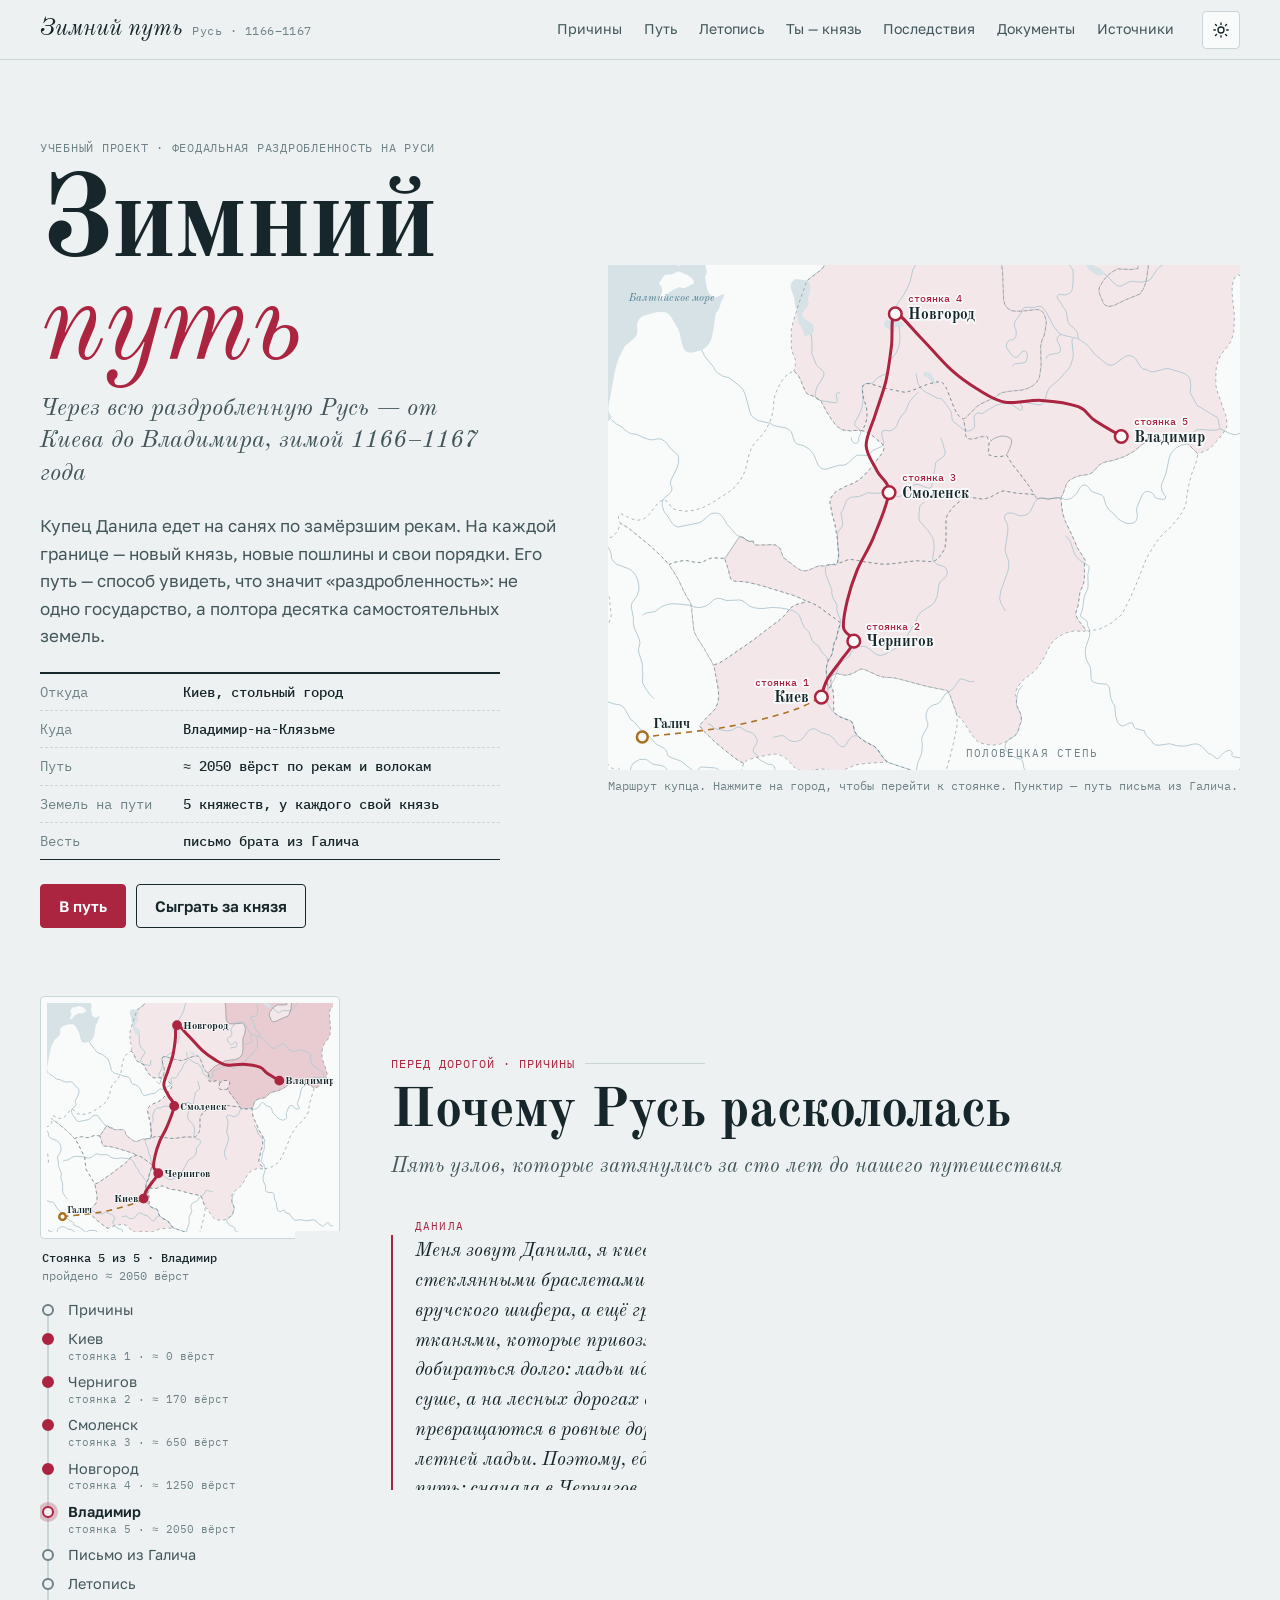
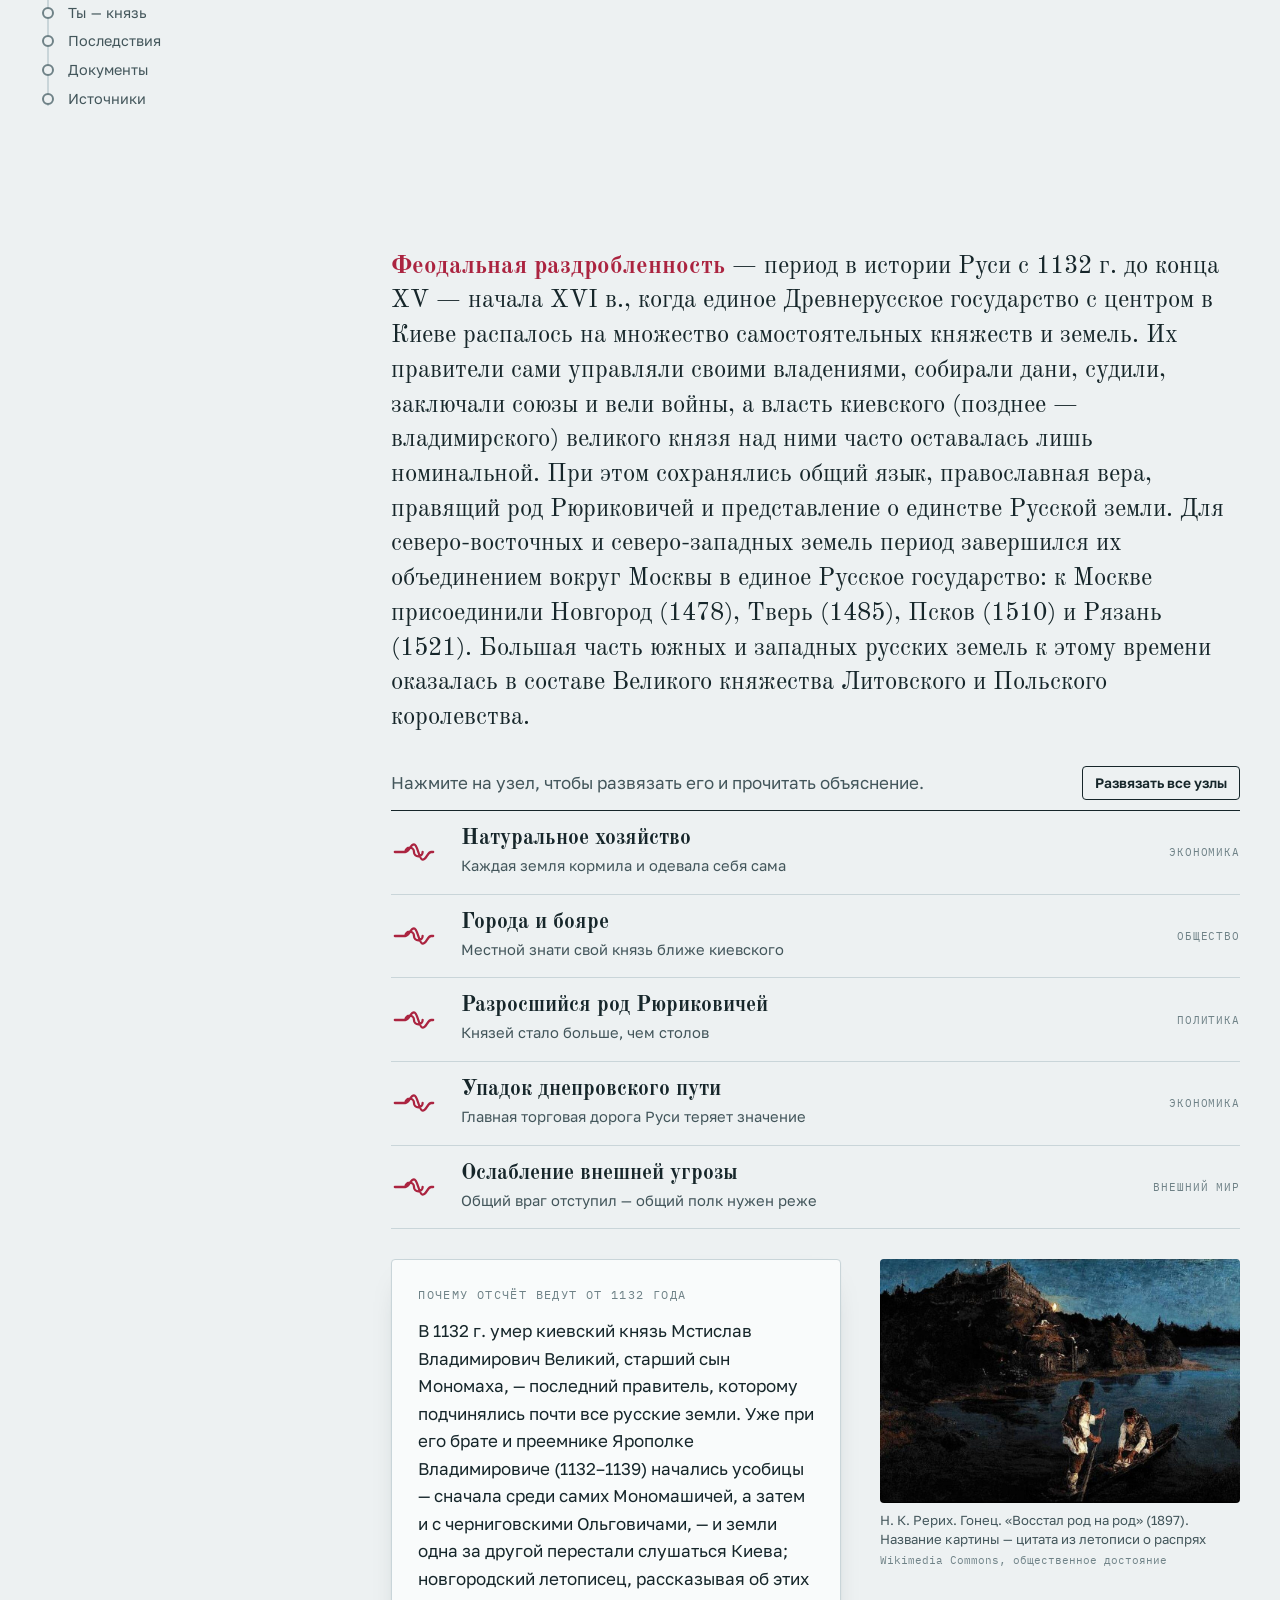
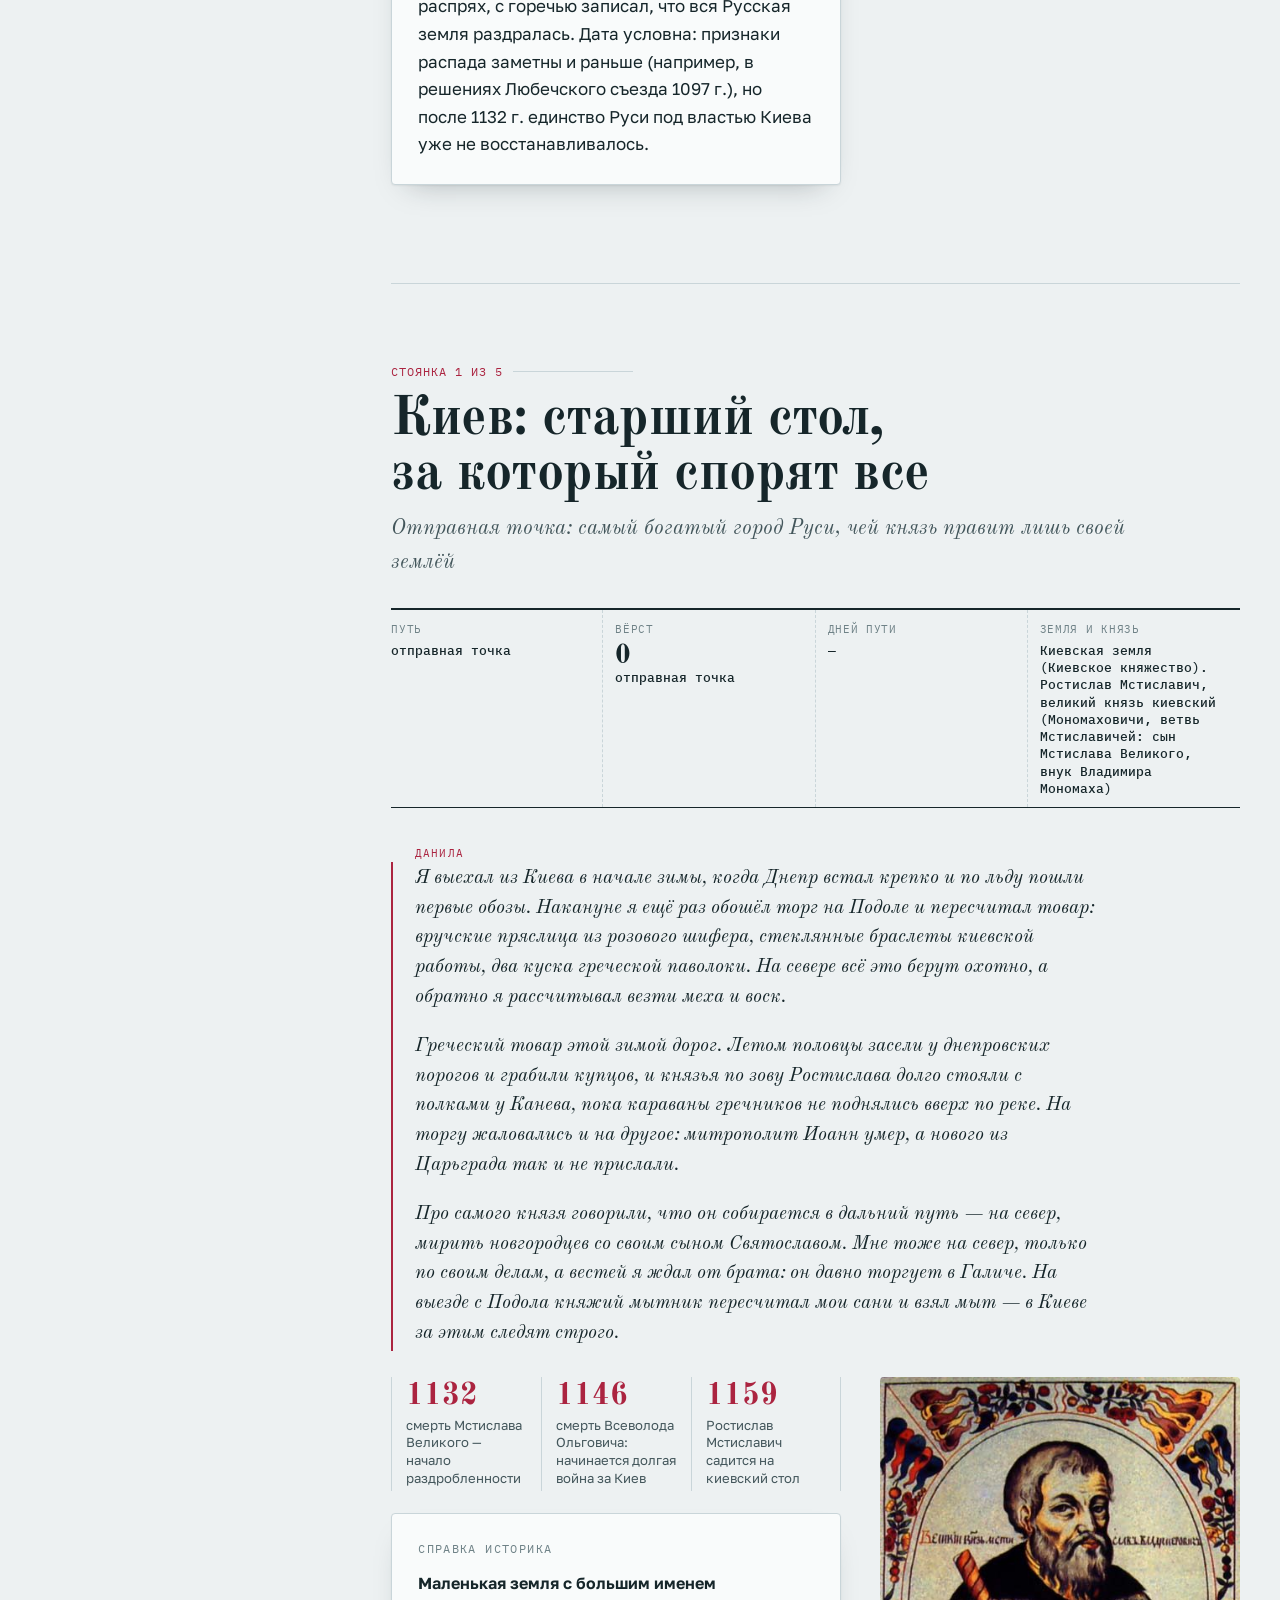
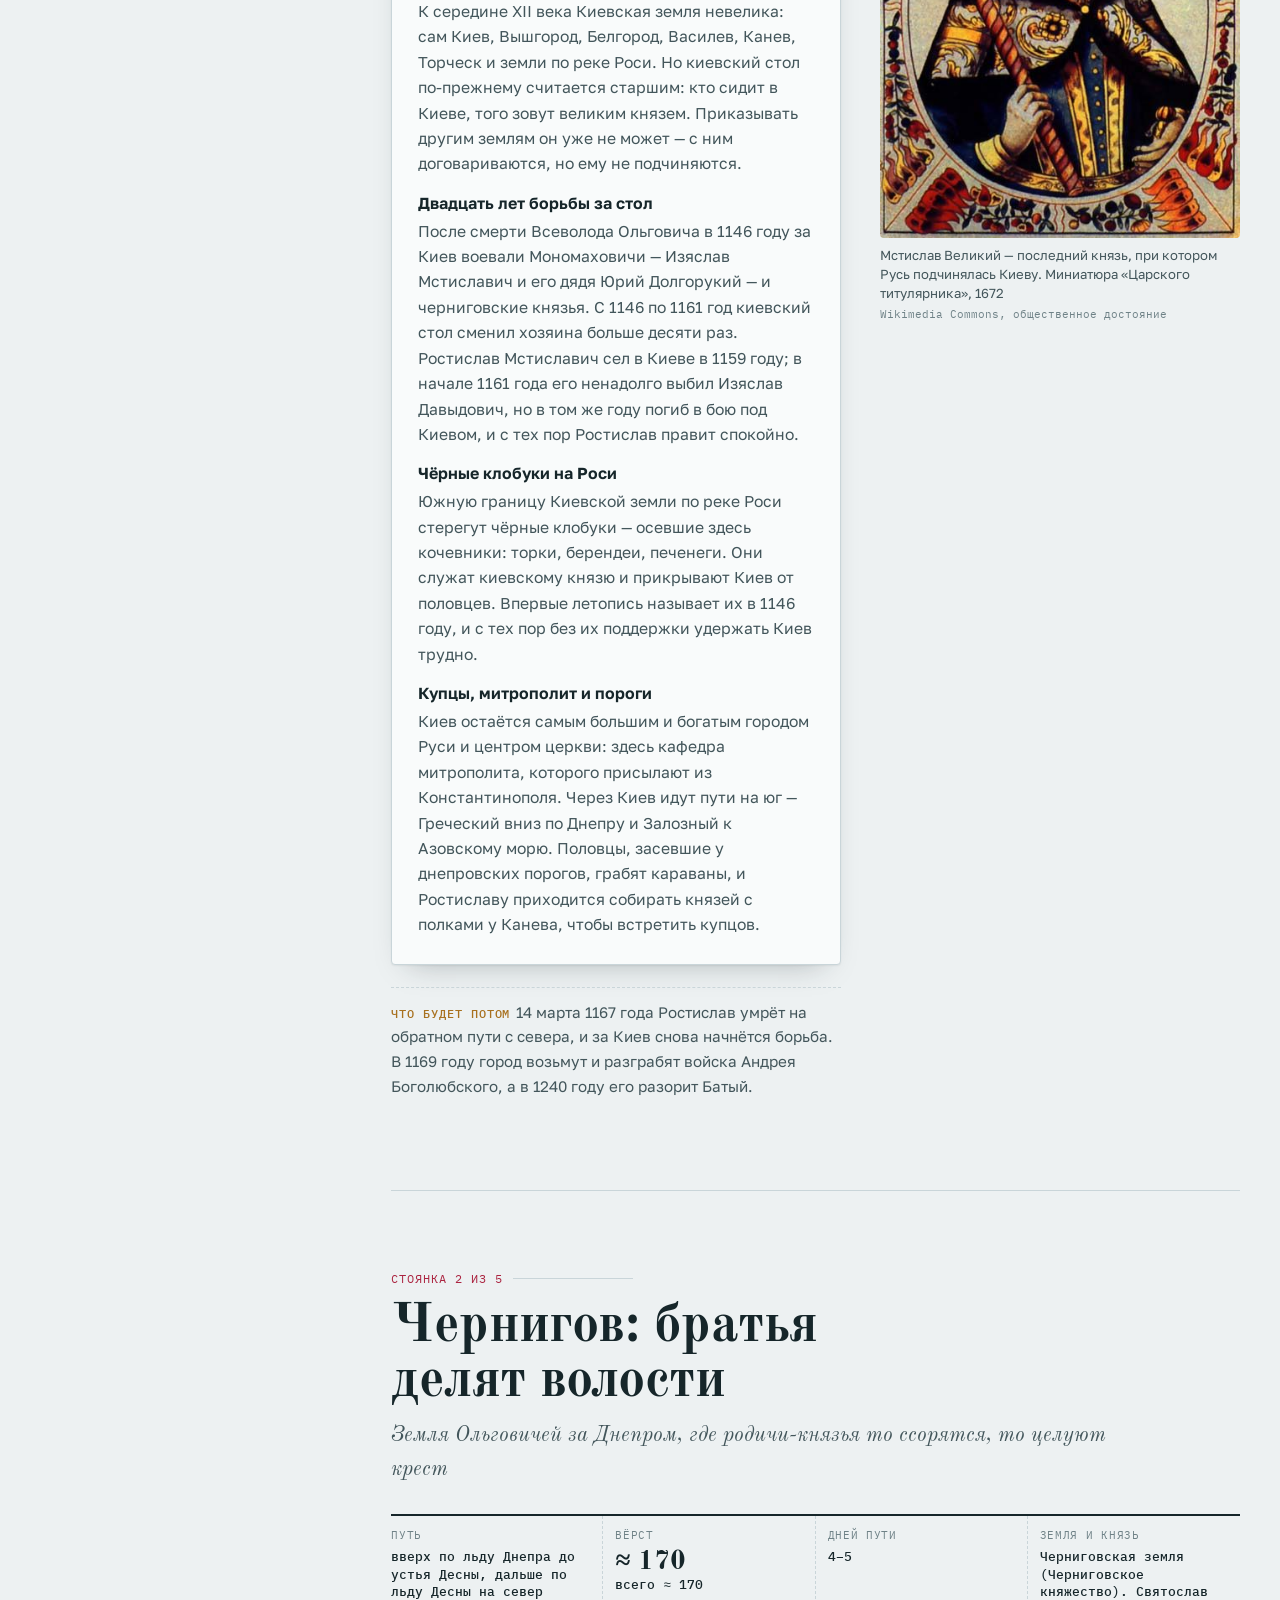
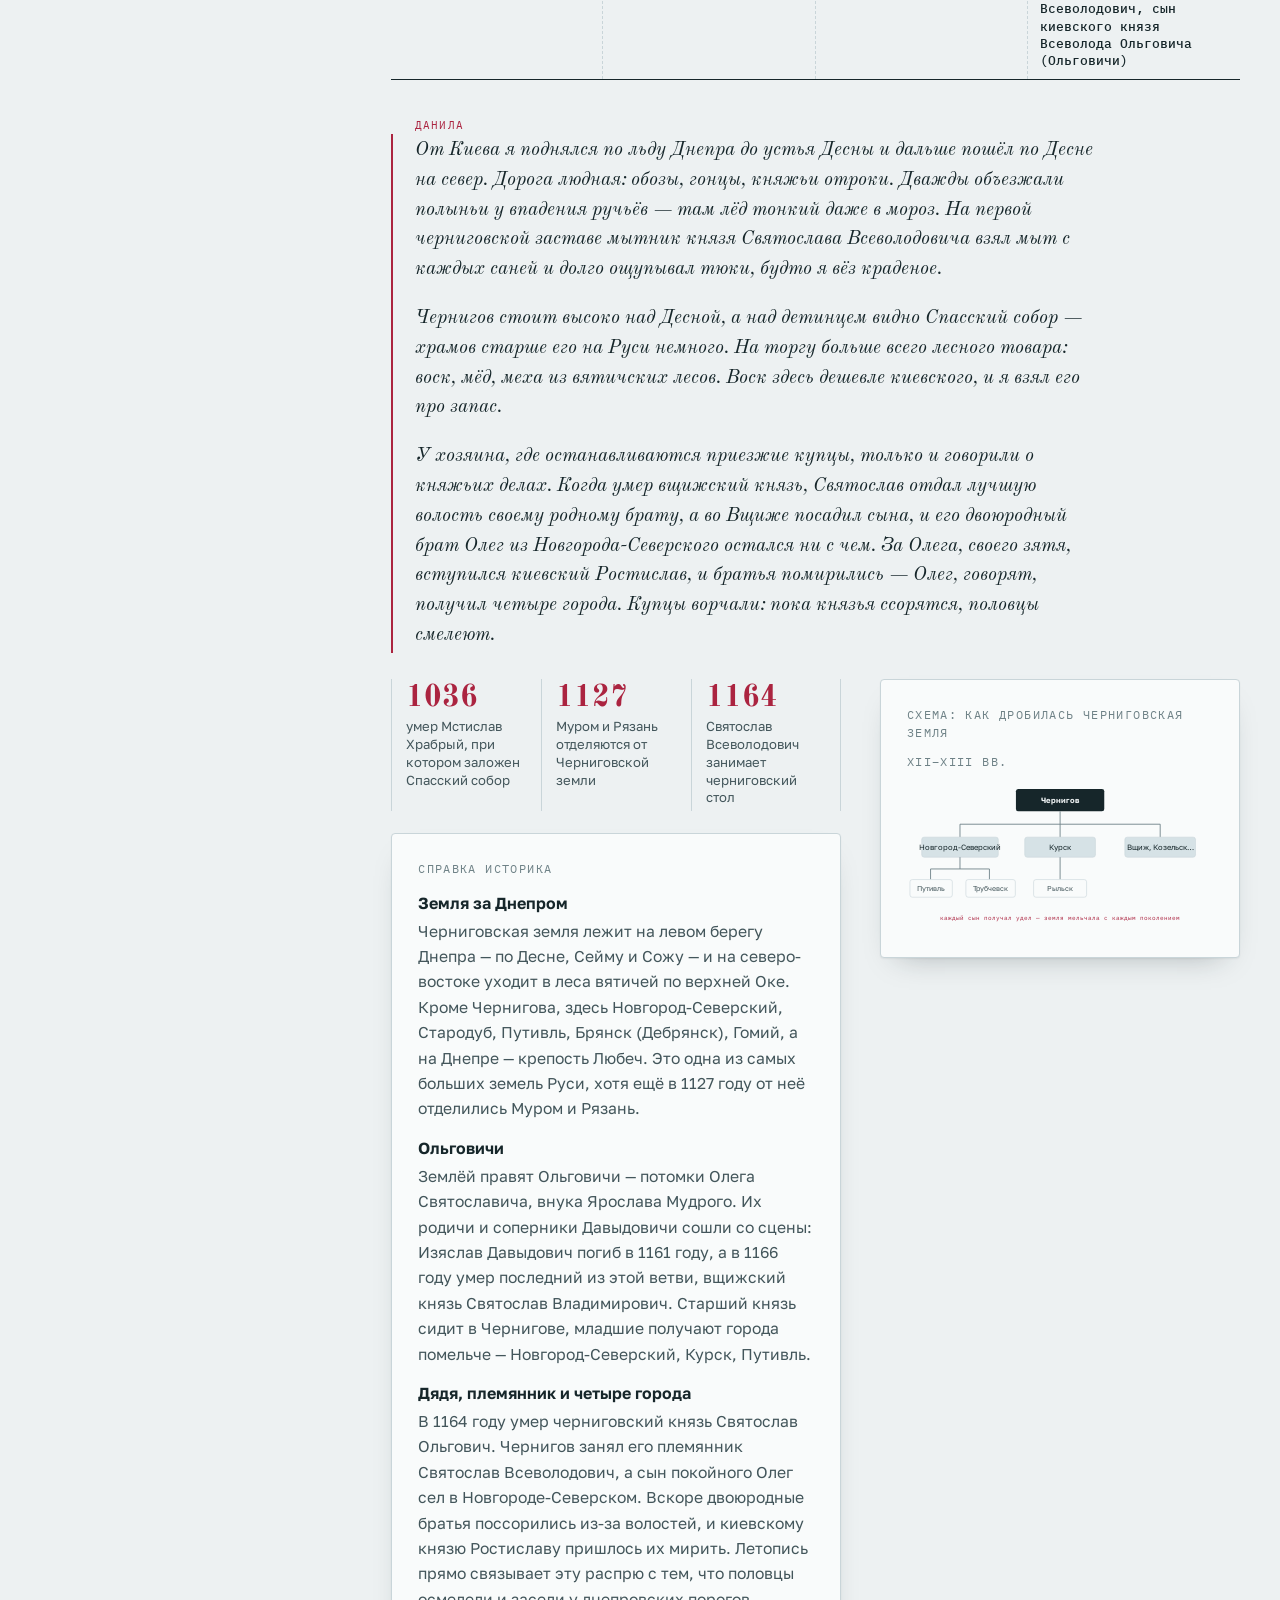
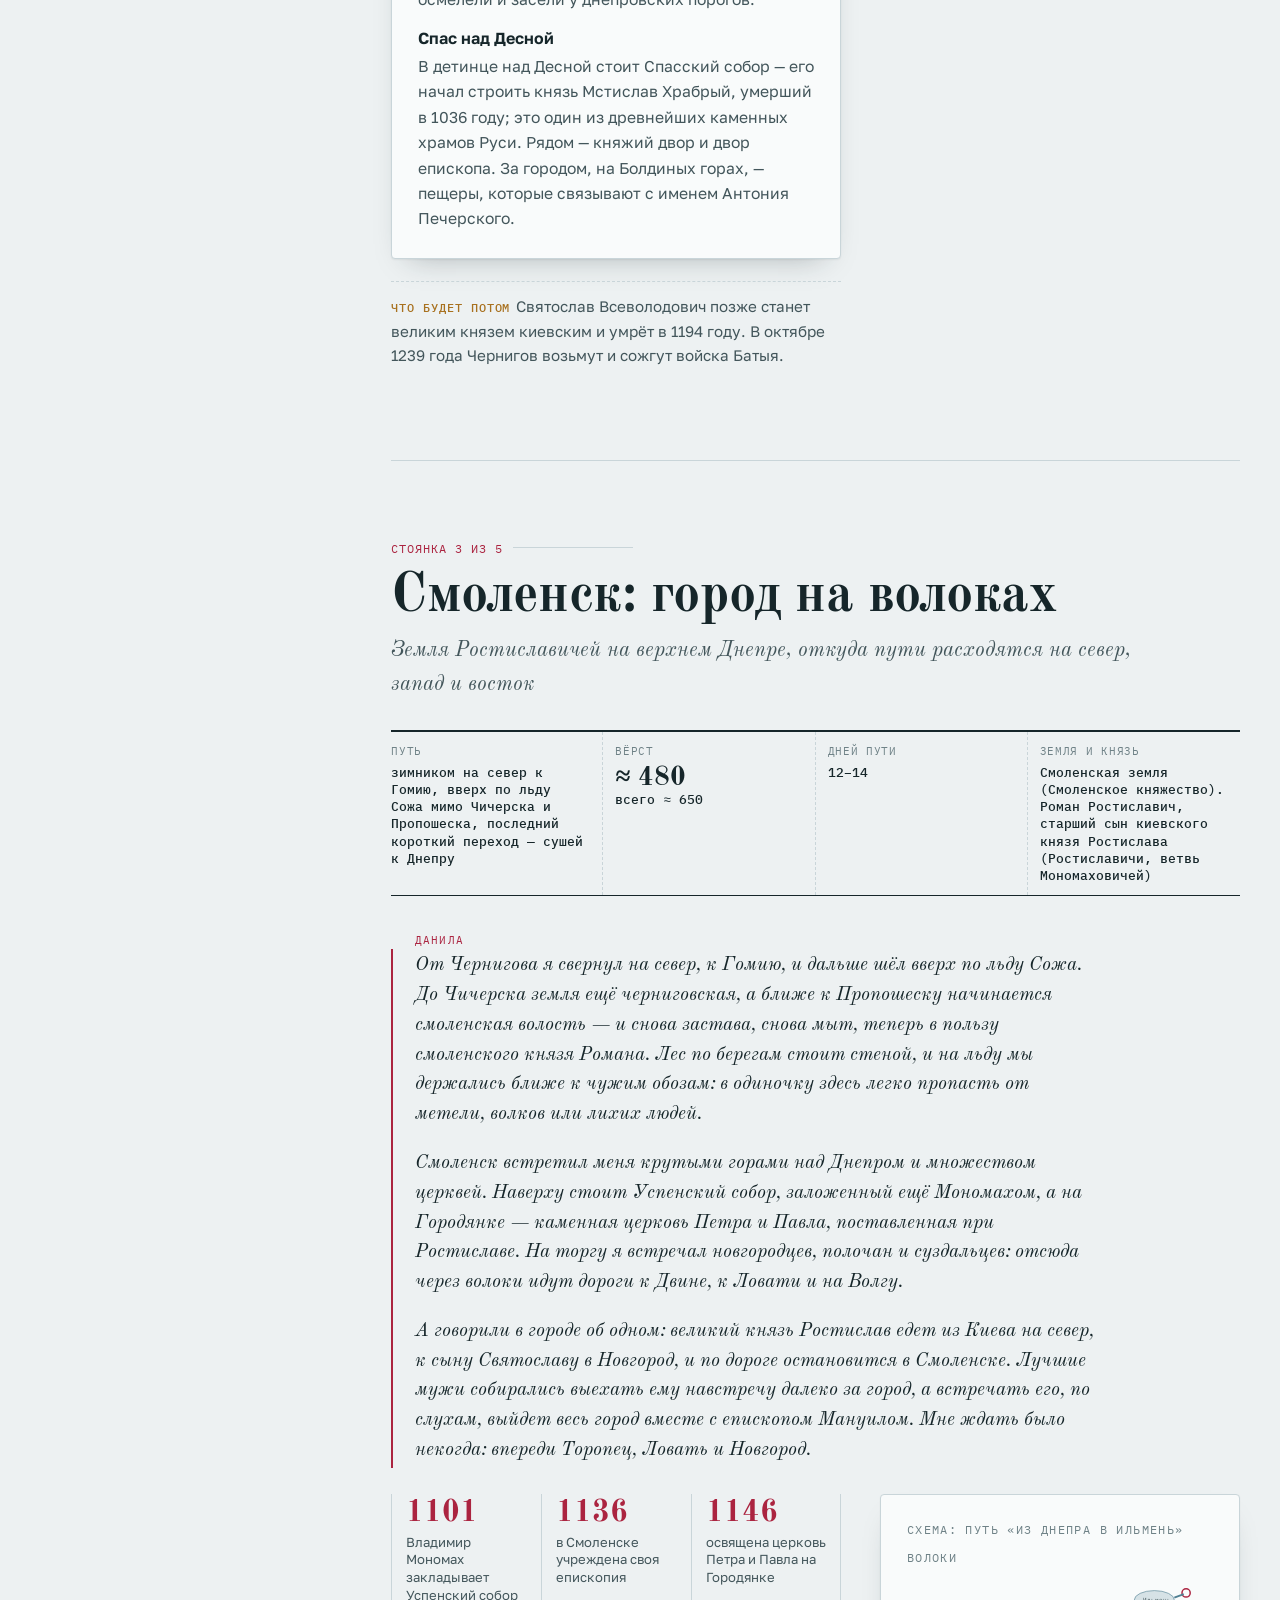
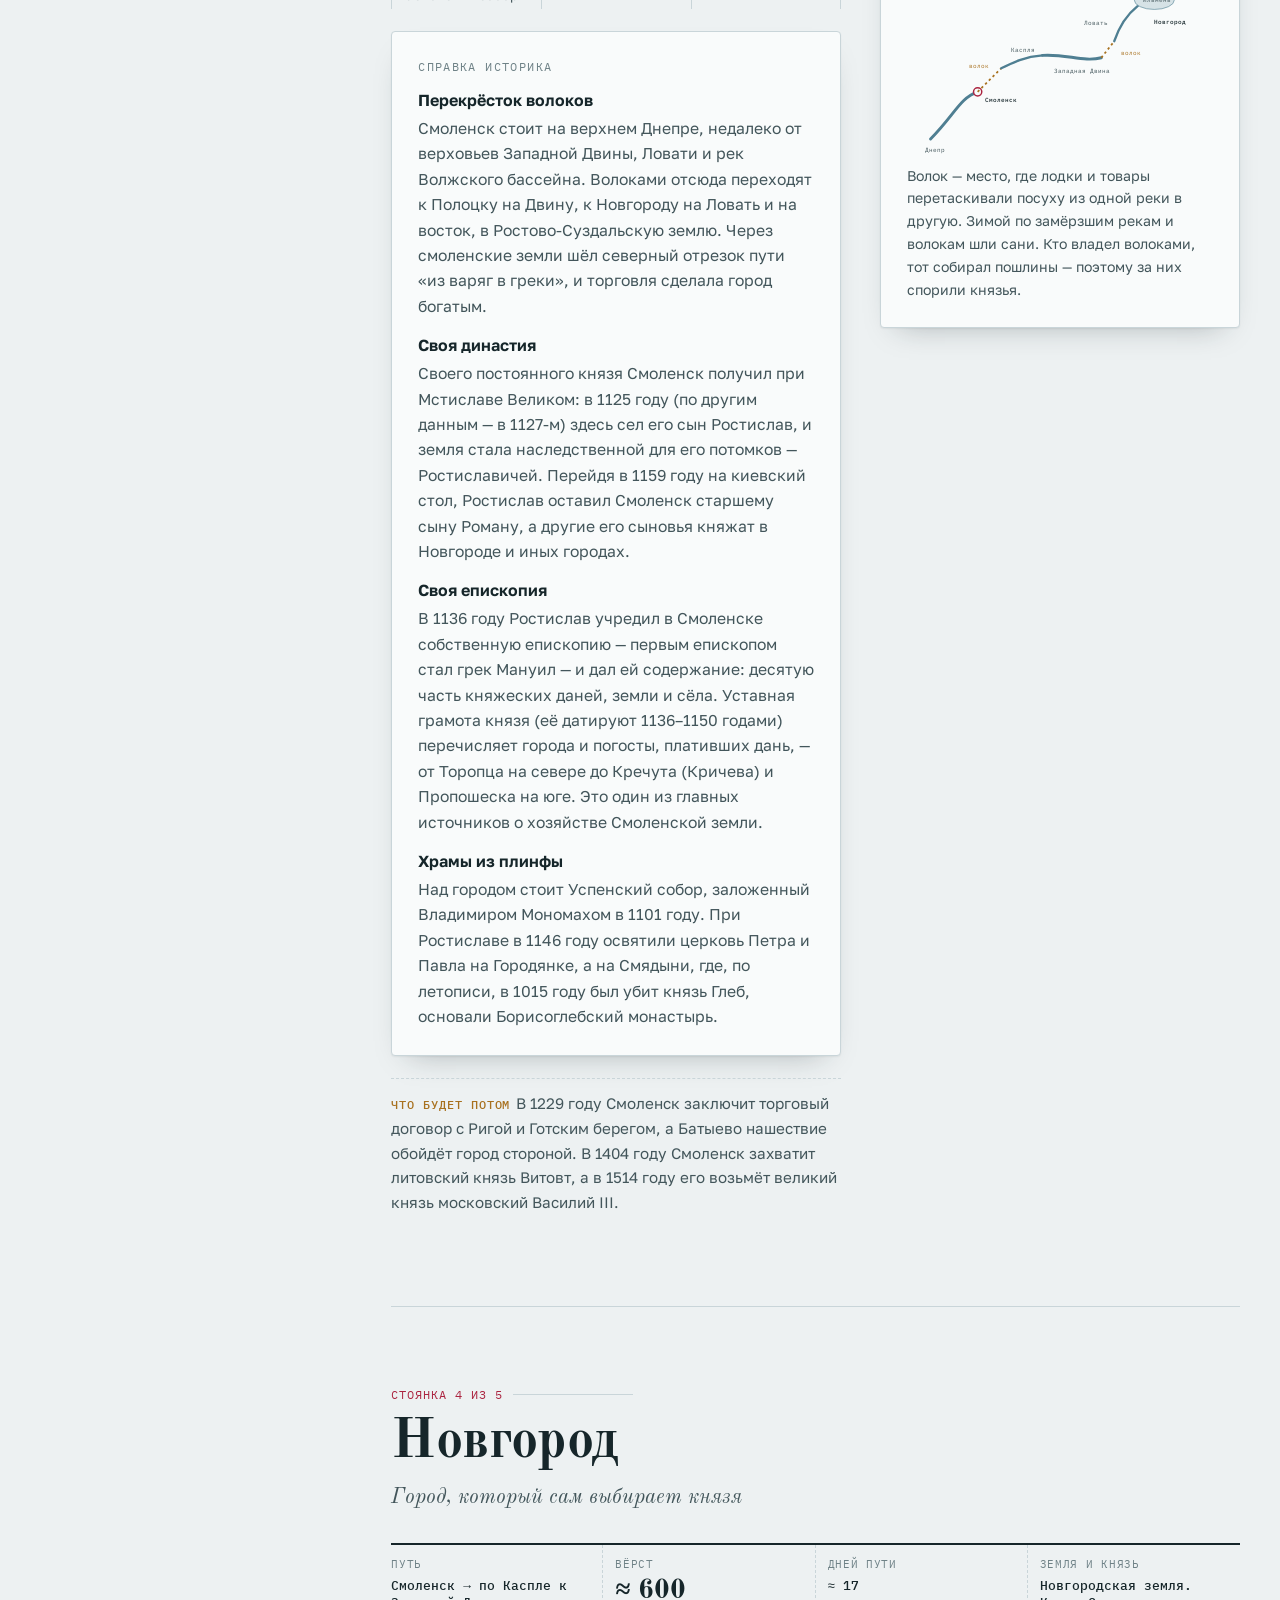
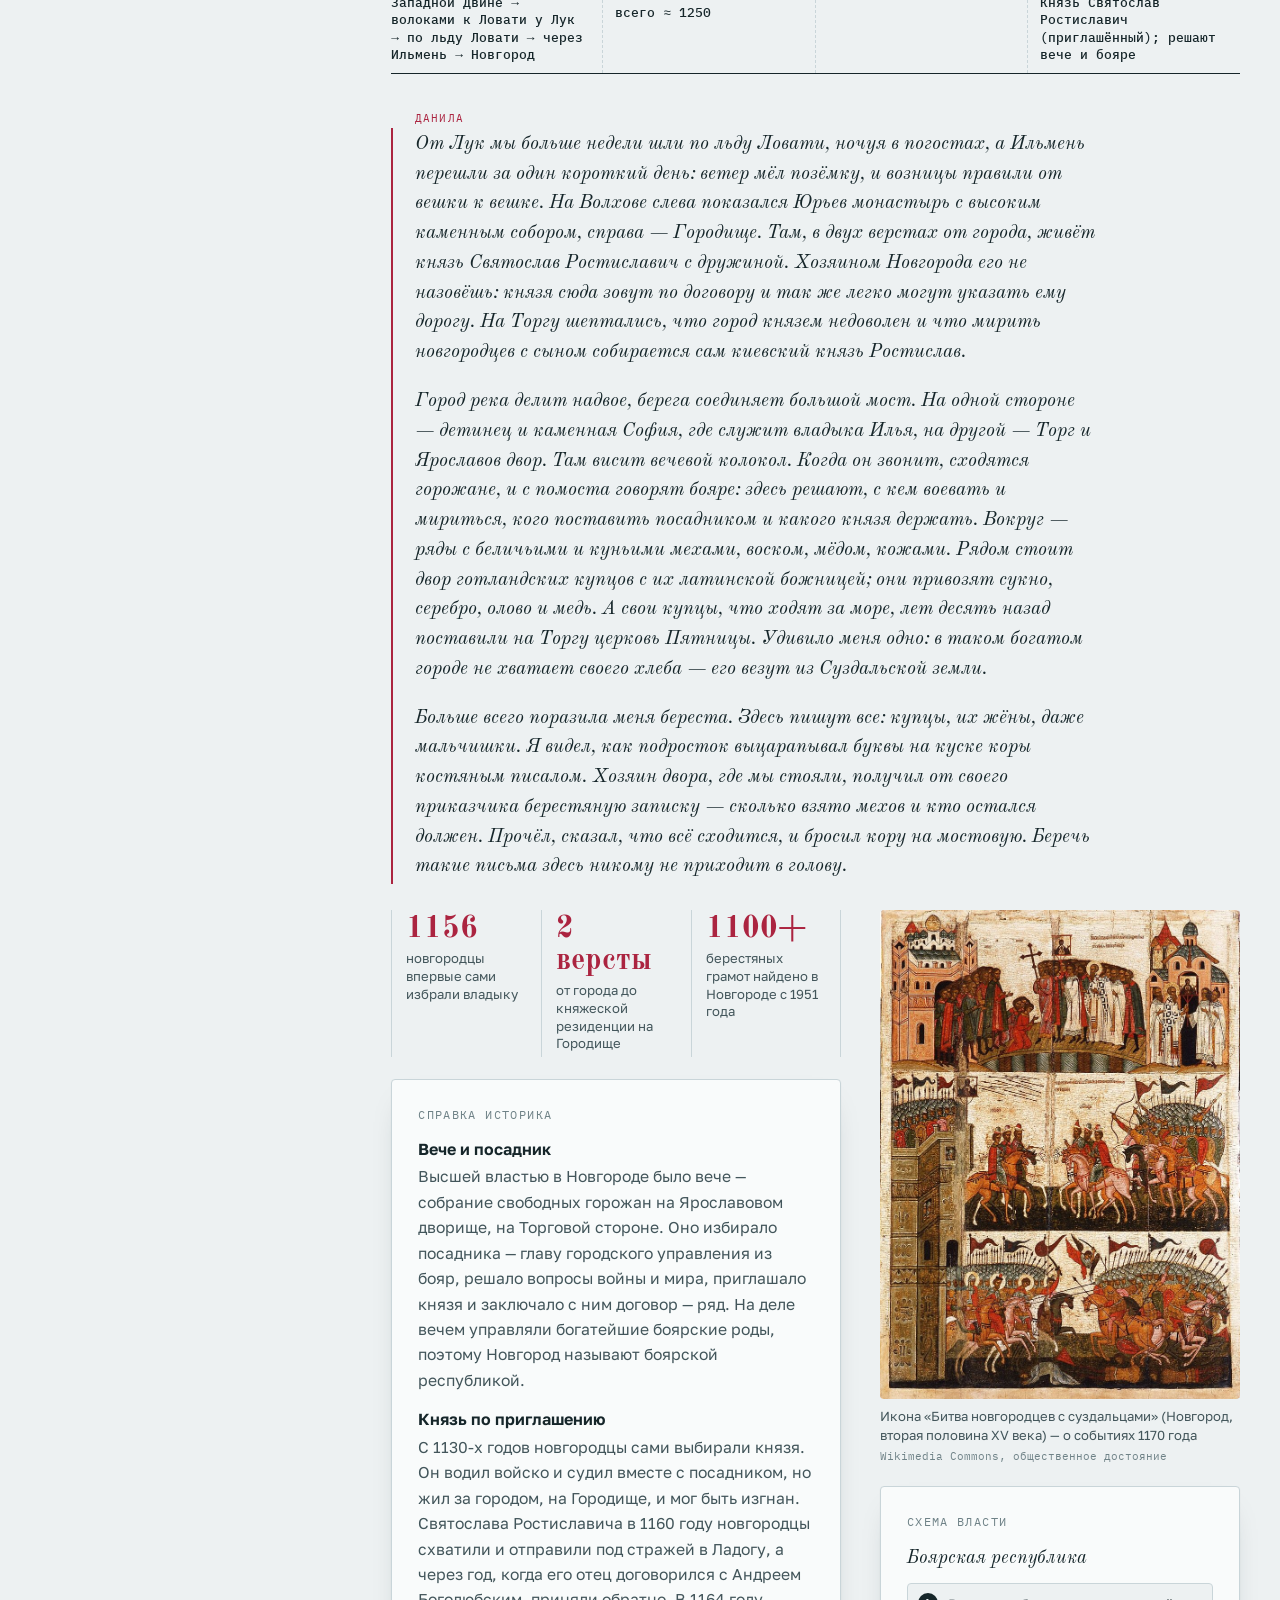
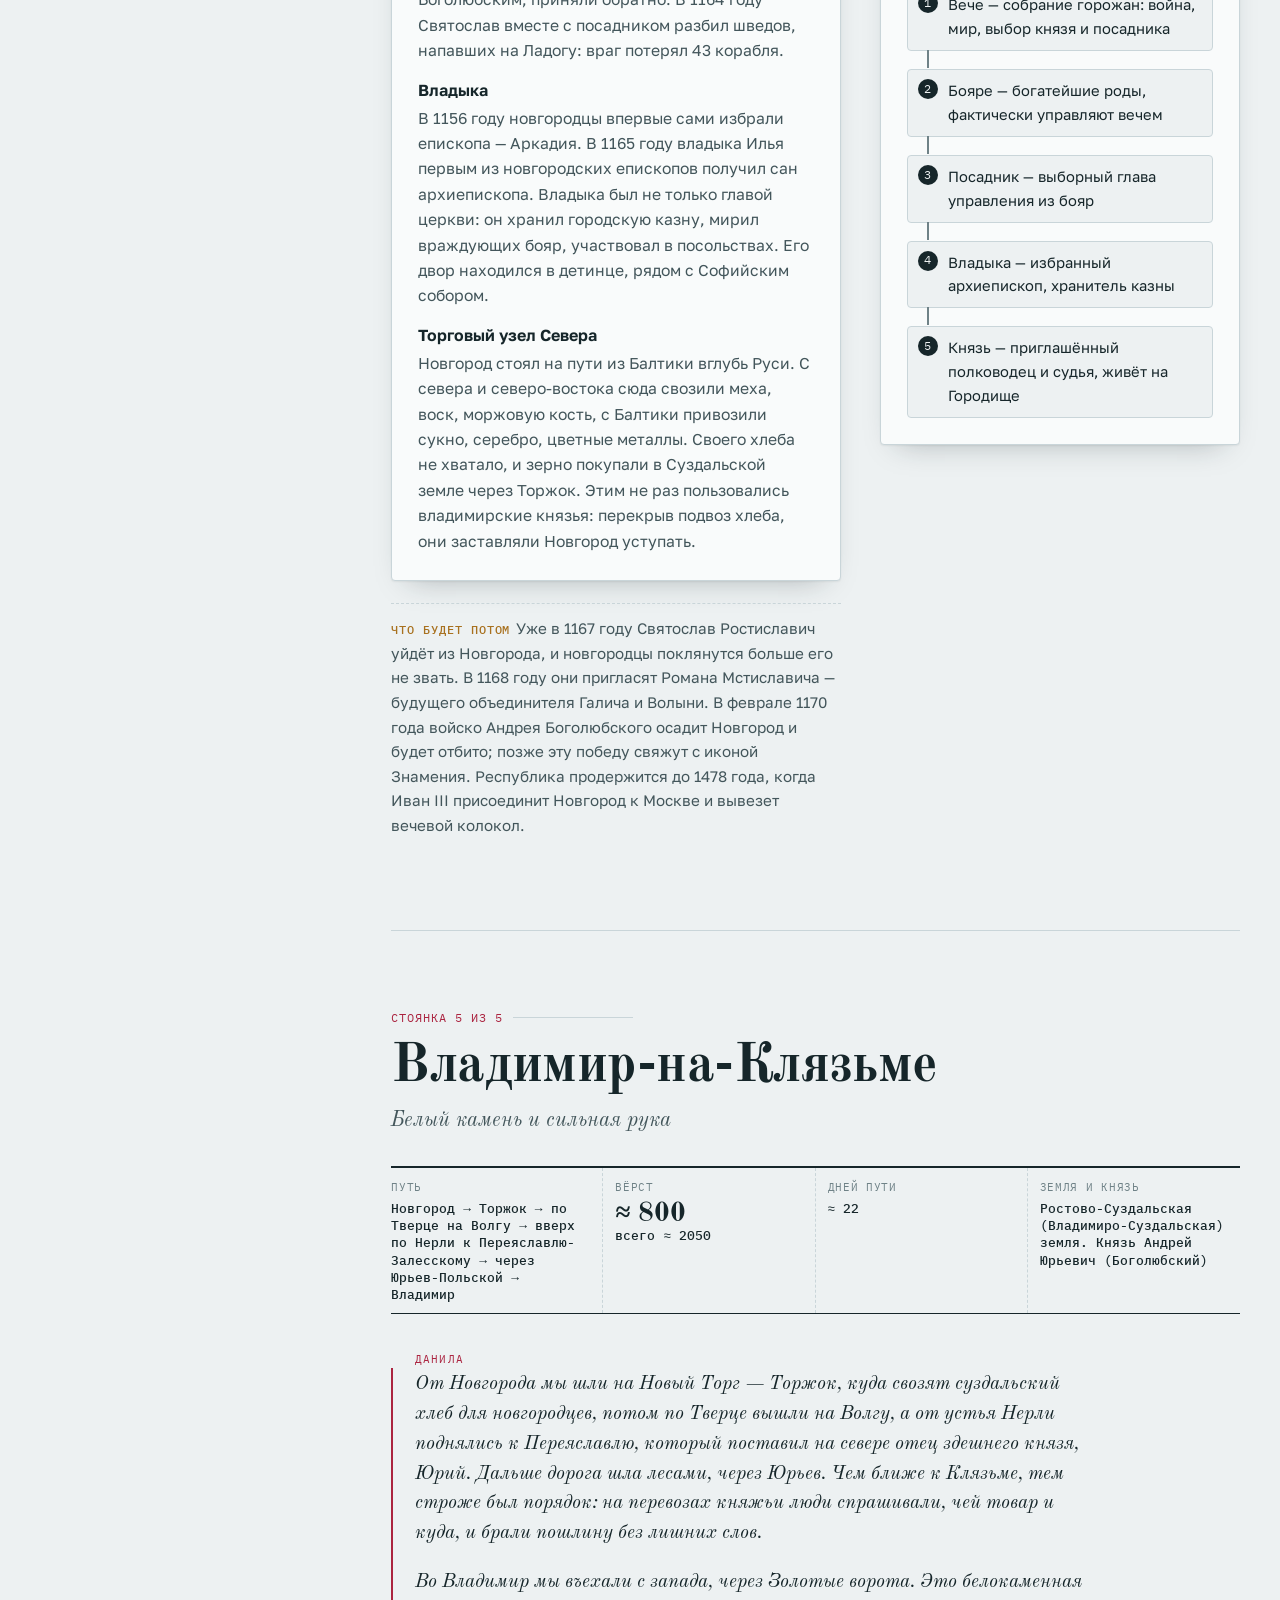
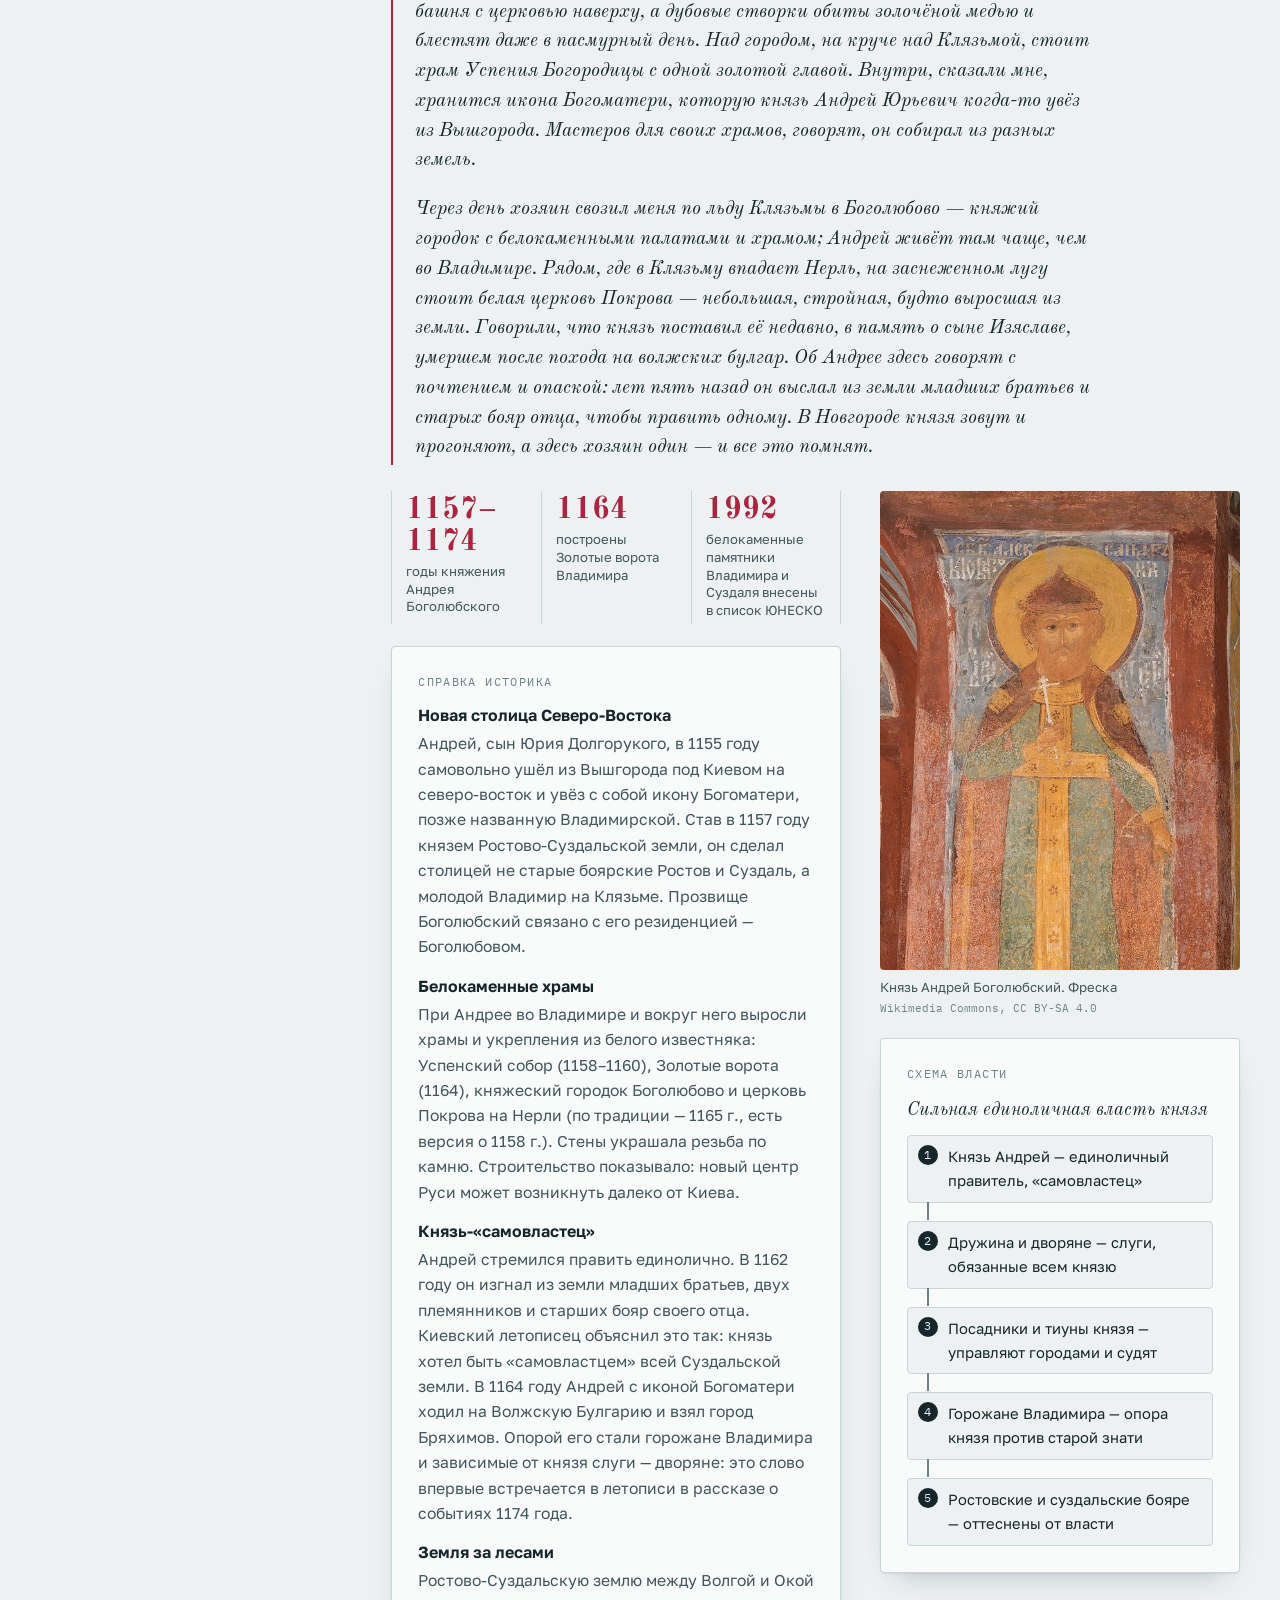
==== commit d3ace43c: "Убрать тесты с обоих сайтов Первый сайт: удалена страница «Тест» (test.html, quiz.js), ссылки на неё" ====
--- a/zimniy-put/index.html
+++ b/zimniy-put/index.html
@@ -18,7 +18,7 @@
 <a class="skip" href="#main">Перейти к содержанию</a>
 <header class="top">
   <a class="logo" href="#top"><b>Зимний путь</b><span>Русь · 1166–1167</span></a>
-  <nav id="nav" aria-label="Разделы"><ul><li><a href="#prolog">Причины</a></li><li><a href="#kiev">Путь</a></li><li><a href="#letopis">Летопись</a></li><li><a href="#ispytanie">Ты — князь</a></li><li><a href="#posledstviya">Последствия</a></li><li><a href="#dokumenty">Документы</a></li><li><a href="#proverka">Проверь себя</a></li><li><a href="#istochniki">Источники</a></li></ul></nav>
+  <nav id="nav" aria-label="Разделы"><ul><li><a href="#prolog">Причины</a></li><li><a href="#kiev">Путь</a></li><li><a href="#letopis">Летопись</a></li><li><a href="#ispytanie">Ты — князь</a></li><li><a href="#posledstviya">Последствия</a></li><li><a href="#dokumenty">Документы</a></li><li><a href="#istochniki">Источники</a></li></ul></nav>
   <button class="tbtn burger" type="button" aria-controls="nav" aria-expanded="false" aria-label="Меню"><svg viewBox="0 0 24 24" fill="none" stroke="currentColor" stroke-width="1.8" stroke-linecap="round"><path d="M4 7h16M4 12h16M4 17h16"/></svg></button>
   <button class="tbtn theme" type="button" aria-label="Сменить тему"><svg class="sun" viewBox="0 0 24 24" fill="none" stroke="currentColor" stroke-width="1.8" stroke-linecap="round"><circle cx="12" cy="12" r="4"/><path d="M12 2.5v2M12 19.5v2M4.6 4.6l1.4 1.4M18 18l1.4 1.4M2.5 12h2M19.5 12h2M4.6 19.4L6 18M18 6l1.4-1.4"/></svg><svg class="moon" viewBox="0 0 24 24" fill="none" stroke="currentColor" stroke-width="1.8" stroke-linecap="round" stroke-linejoin="round"><path d="M20 14.5A8 8 0 0 1 9.5 4a8 8 0 1 0 10.5 10.5z"/></svg></button>
 </header>
@@ -46,7 +46,7 @@
   <aside class="rail" aria-label="Маршрут и разделы">
     <div class="rail-map" data-route-rail></div>
     <p class="rail-now" data-rail-now aria-live="polite"><b>Перед дорогой</b>Киев, зима 1166 года</p>
-    <ol class="chapters"><li><a href="#prolog" class=""><span>Причины</span></a></li><li><a href="#kiev" class="stop"><span>Киев<small>стоянка 1 · ≈ 0 вёрст</small></span></a></li><li><a href="#chernigov" class="stop"><span>Чернигов<small>стоянка 2 · ≈ 170 вёрст</small></span></a></li><li><a href="#smolensk" class="stop"><span>Смоленск<small>стоянка 3 · ≈ 650 вёрст</small></span></a></li><li><a href="#novgorod" class="stop"><span>Новгород<small>стоянка 4 · ≈ 1250 вёрст</small></span></a></li><li><a href="#vladimir" class="stop"><span>Владимир<small>стоянка 5 · ≈ 2050 вёрст</small></span></a></li><li><a href="#galich" class=""><span>Письмо из Галича</span></a></li><li><a href="#letopis" class=""><span>Летопись</span></a></li><li><a href="#ispytanie" class=""><span>Ты — князь</span></a></li><li><a href="#posledstviya" class=""><span>Последствия</span></a></li><li><a href="#dokumenty" class=""><span>Документы</span></a></li><li><a href="#proverka" class=""><span>Проверь себя</span></a></li><li><a href="#istochniki" class=""><span>Источники</span></a></li></ol>
+    <ol class="chapters"><li><a href="#prolog" class=""><span>Причины</span></a></li><li><a href="#kiev" class="stop"><span>Киев<small>стоянка 1 · ≈ 0 вёрст</small></span></a></li><li><a href="#chernigov" class="stop"><span>Чернигов<small>стоянка 2 · ≈ 170 вёрст</small></span></a></li><li><a href="#smolensk" class="stop"><span>Смоленск<small>стоянка 3 · ≈ 650 вёрст</small></span></a></li><li><a href="#novgorod" class="stop"><span>Новгород<small>стоянка 4 · ≈ 1250 вёрст</small></span></a></li><li><a href="#vladimir" class="stop"><span>Владимир<small>стоянка 5 · ≈ 2050 вёрст</small></span></a></li><li><a href="#galich" class=""><span>Письмо из Галича</span></a></li><li><a href="#letopis" class=""><span>Летопись</span></a></li><li><a href="#ispytanie" class=""><span>Ты — князь</span></a></li><li><a href="#posledstviya" class=""><span>Последствия</span></a></li><li><a href="#dokumenty" class=""><span>Документы</span></a></li><li><a href="#istochniki" class=""><span>Источники</span></a></li></ol>
   </aside>
   <main class="main" id="main">
     
@@ -370,22 +370,6 @@
   </div>
 </section>
     
-<section class="chapter" id="proverka" data-ch aria-labelledby="h-check">
-  <header class="ch-head">
-    <span class="ch-no">Проверь себя</span>
-    <h2 id="h-check">Слова эпохи и «Собери Русь»</h2>
-    <p class="ch-sub">Сначала вспомните термины, потом соберите карту власти</p>
-  </header>
-  <div class="flips"><button class="flip" type="button" aria-pressed="false"><span class="flip-in"><span class="face front"><b>Удел</b><small>нажмите, чтобы перевернуть</small></span><span class="face back">Владение члена княжеского рода в составе более крупного княжества, переходившее по наследству. Термин особенно часто употребляют для XIII–XV вв. (удельные княжества).</span></span></button><button class="flip" type="button" aria-pressed="false"><span class="flip-in"><span class="face front"><b>Отчина</b><small>нажмите, чтобы перевернуть</small></span><span class="face back">Земля (княжество), которой владел отец и которая по праву переходила к сыновьям. Принцип отчины князья закрепили на Любечском съезде 1097 г.</span></span></button><button class="flip" type="button" aria-pressed="false"><span class="flip-in"><span class="face front"><b>Вотчина</b><small>нажмите, чтобы перевернуть</small></span><span class="face back">Наследственное земельное владение князя, боярина или монастыря. Его можно было передать детям, продать, обменять или подарить.</span></span></button><button class="flip" type="button" aria-pressed="false"><span class="flip-in"><span class="face front"><b>Вече</b><small>нажмите, чтобы перевернуть</small></span><span class="face back">Собрание свободных горожан, решавшее важные дела города и земли: войну и мир, приглашение и изгнание князя. Особенно большую силу вече имело в Новгороде.</span></span></button><button class="flip" type="button" aria-pressed="false"><span class="flip-in"><span class="face front"><b>Посадник</b><small>нажмите, чтобы перевернуть</small></span><span class="face back">В Новгороде — высшее должностное лицо из бояр, с XII в. избиравшееся вечем; вместе с князем управлял городом и судил. Первоначально так называли княжеского наместника в городе.</span></span></button><button class="flip" type="button" aria-pressed="false"><span class="flip-in"><span class="face front"><b>Тысяцкий</b><small>нажмите, чтобы перевернуть</small></span><span class="face back">Начальник городского ополчения («тысячи»). В Новгороде — выборное должностное лицо, ведавшее также торговыми делами и судом по ним.</span></span></button><button class="flip" type="button" aria-pressed="false"><span class="flip-in"><span class="face front"><b>Ряд</b><small>нажмите, чтобы перевернуть</small></span><span class="face back">Договор, соглашение. Например, ряд города с приглашённым князем определял, что князь может делать и чего не может.</span></span></button><button class="flip" type="button" aria-pressed="false"><span class="flip-in"><span class="face front"><b>Волок</b><small>нажмите, чтобы перевернуть</small></span><span class="face back">Участок суши между двумя реками (чаще всего между их верховьями), через который суда и грузы перетаскивали по суше. У волоков вырастали поселения.</span></span></button><button class="flip" type="button" aria-pressed="false"><span class="flip-in"><span class="face front"><b>Усобица</b><small>нажмите, чтобы перевернуть</small></span><span class="face back">Междоусобная война между князьями-родственниками за столы, земли и власть.</span></span></button><button class="flip" type="button" aria-pressed="false"><span class="flip-in"><span class="face front"><b>Ярлык</b><small>нажмите, чтобы перевернуть</small></span><span class="face back">Ханская грамота Золотой Орды на право княжить или на льготы. Первые ярлыки русские князья получили в 1240-х гг., уже после монгольского нашествия.</span></span></button><button class="flip" type="button" aria-pressed="false"><span class="flip-in"><span class="face front"><b>Лествичное право</b><small>нажмите, чтобы перевернуть</small></span><span class="face back">Порядок наследования столов по старшинству в княжеском роде: власть переходила от старшего брата к следующему по возрасту, а затем к сыновьям старших братьев. Князья как бы поднимались по «лестнице» столов к Киеву. Название условное, его дали историки.</span></span></button><button class="flip" type="button" aria-pressed="false"><span class="flip-in"><span class="face front"><b>Санный путь</b><small>нажмите, чтобы перевернуть</small></span><span class="face back">Зимняя дорога по снегу и льду замёрзших рек, по которой ездили на санях. Зимой перевозить грузы на Руси было легче и быстрее, чем летом по бездорожью.</span></span></button></div>
-  <h3 style="font-family:var(--f-display);font-size:1.7rem;margin:44px 0 12px">Собери Русь</h3>
-  <p style="color:var(--spruce-2);max-width:62ch">Для каждой земли выберите её центр и то, как в ней была устроена власть. Затем нажмите «Проверить».</p>
-  <div class="puzzle" data-puzzle>
-    <div class="pz-head"><span>Земля</span><span>Центр</span><span>Устройство власти</span></div>
-    <div class="pz-rows" style="display:grid;gap:10px"></div>
-    <div style="display:flex;gap:10px;align-items:center;flex-wrap:wrap"><button class="btn btn-main" type="button" data-check>Проверить</button><button class="btn" type="button" data-reset>Начать заново</button><span class="pz-res" aria-live="polite"></span></div>
-  </div>
-</section>
-    
 <section class="chapter" id="istochniki" data-ch aria-labelledby="h-src">
   <header class="ch-head">
     <span class="ch-no">Источники</span>
